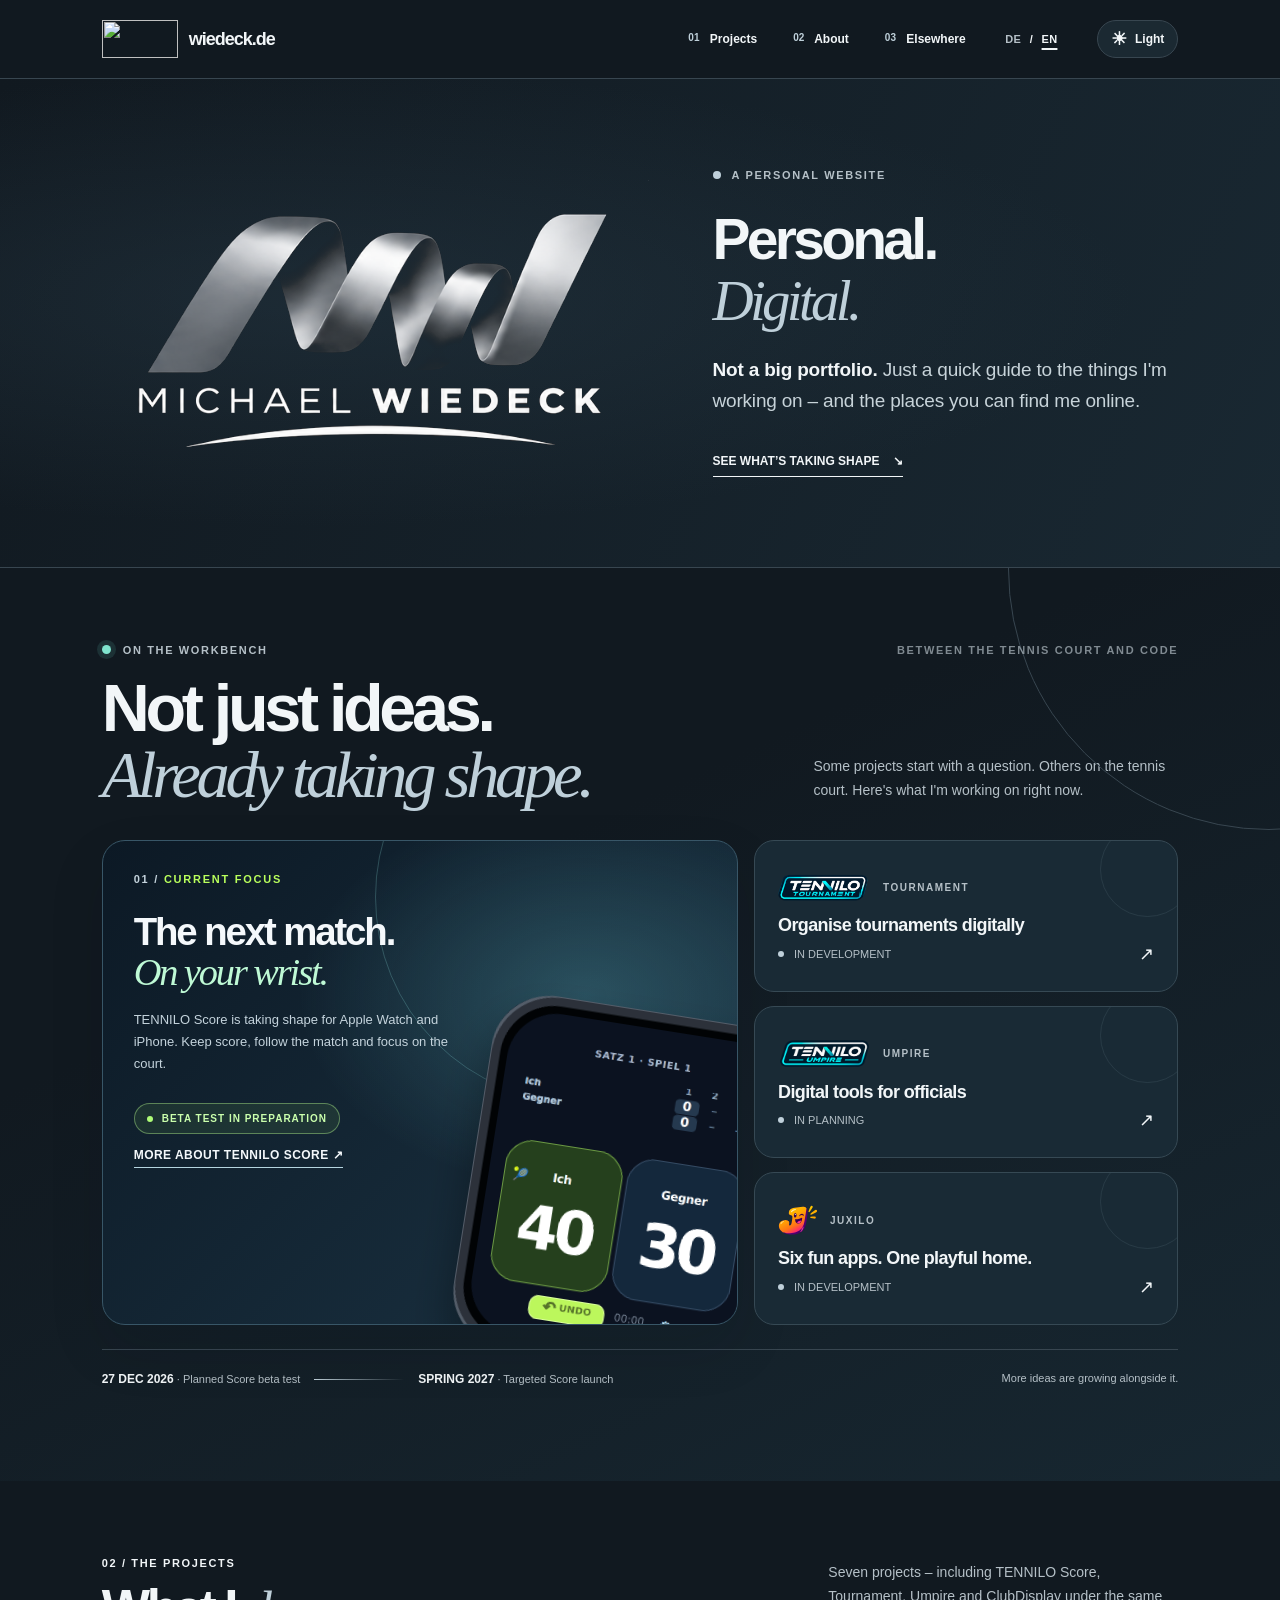
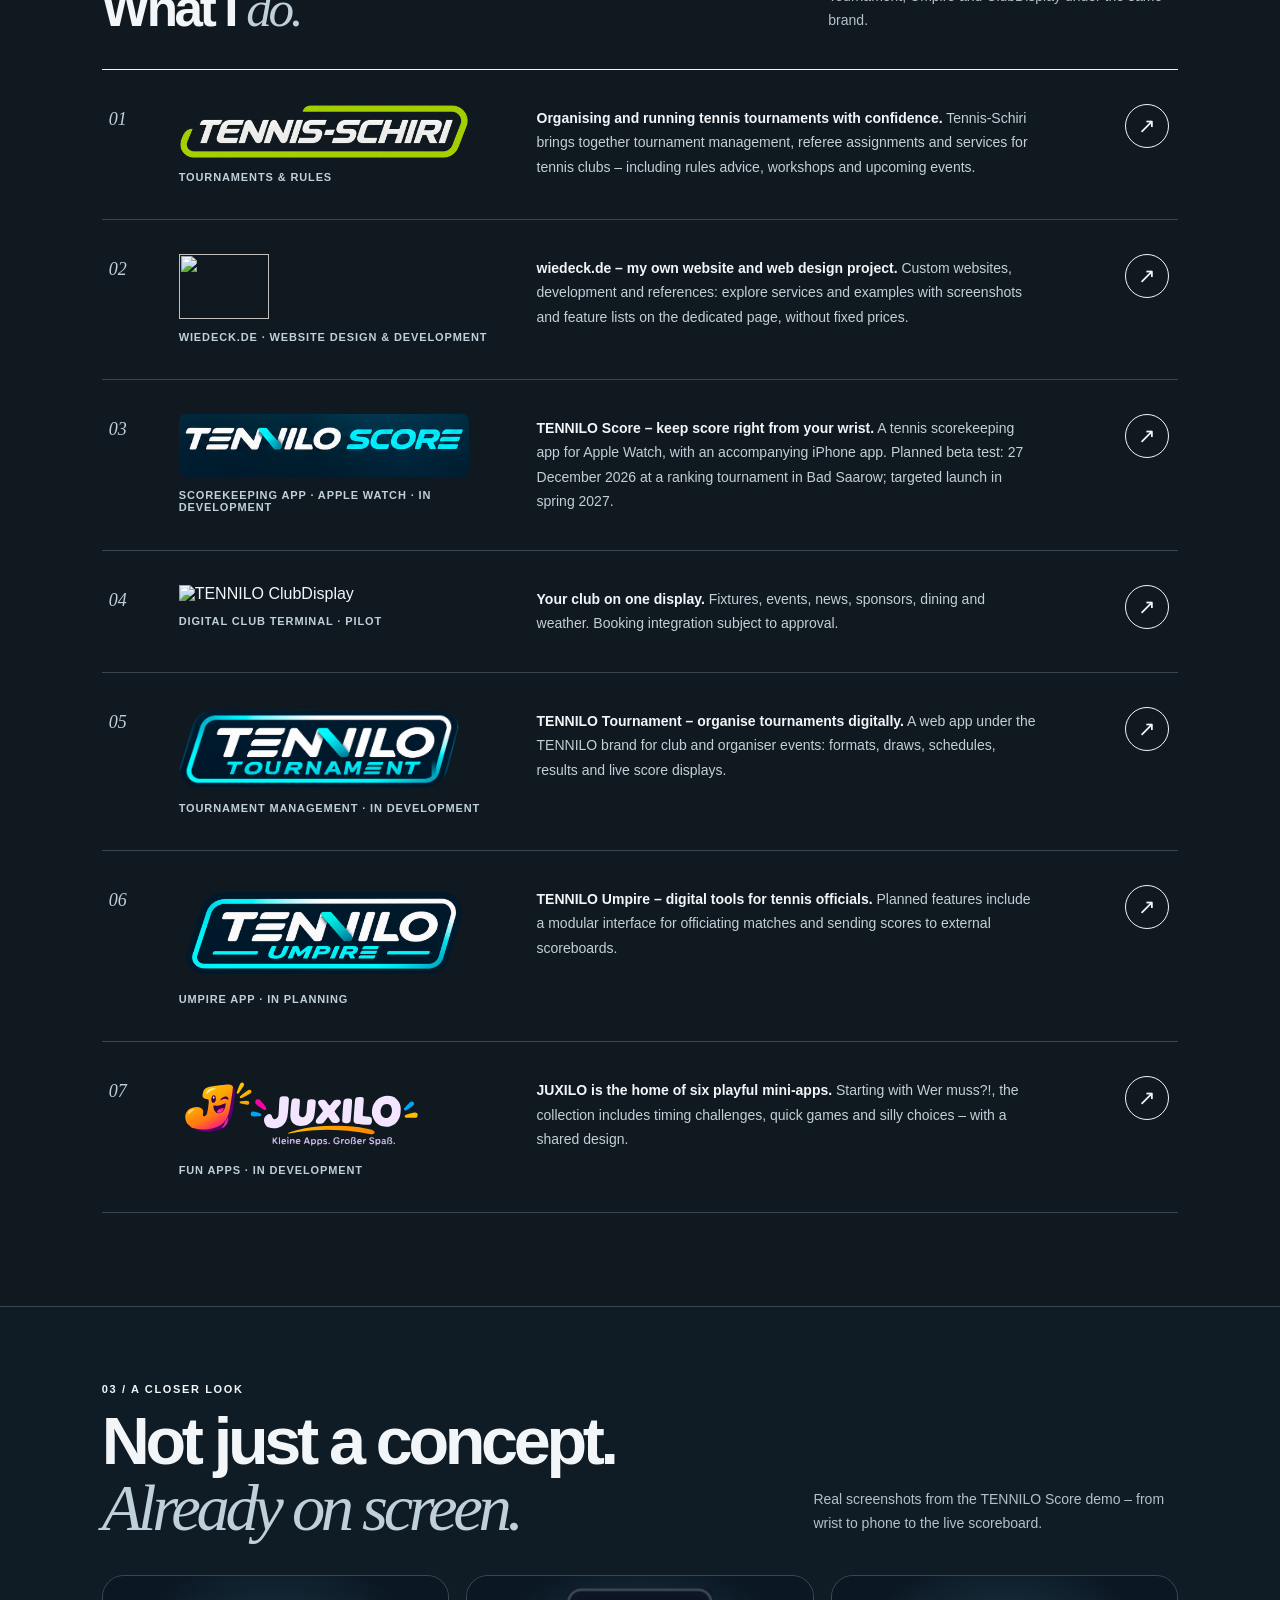
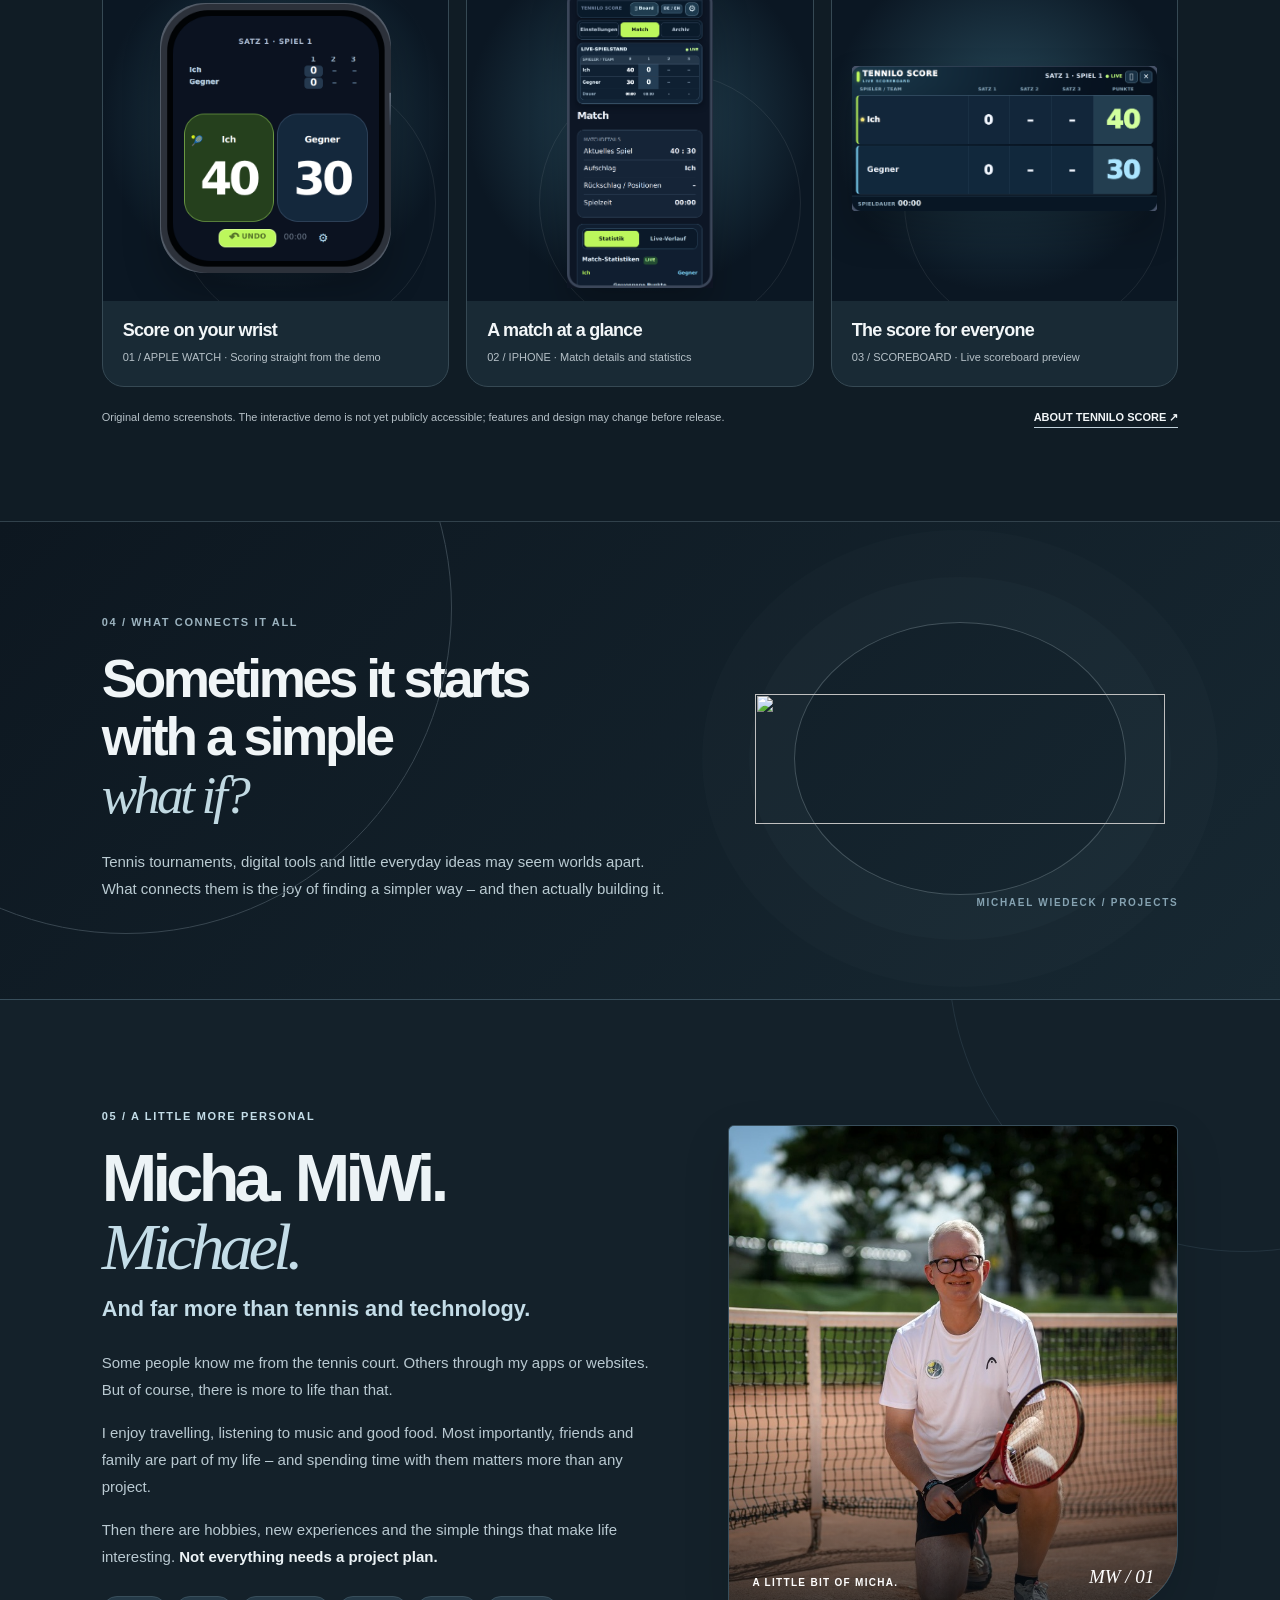
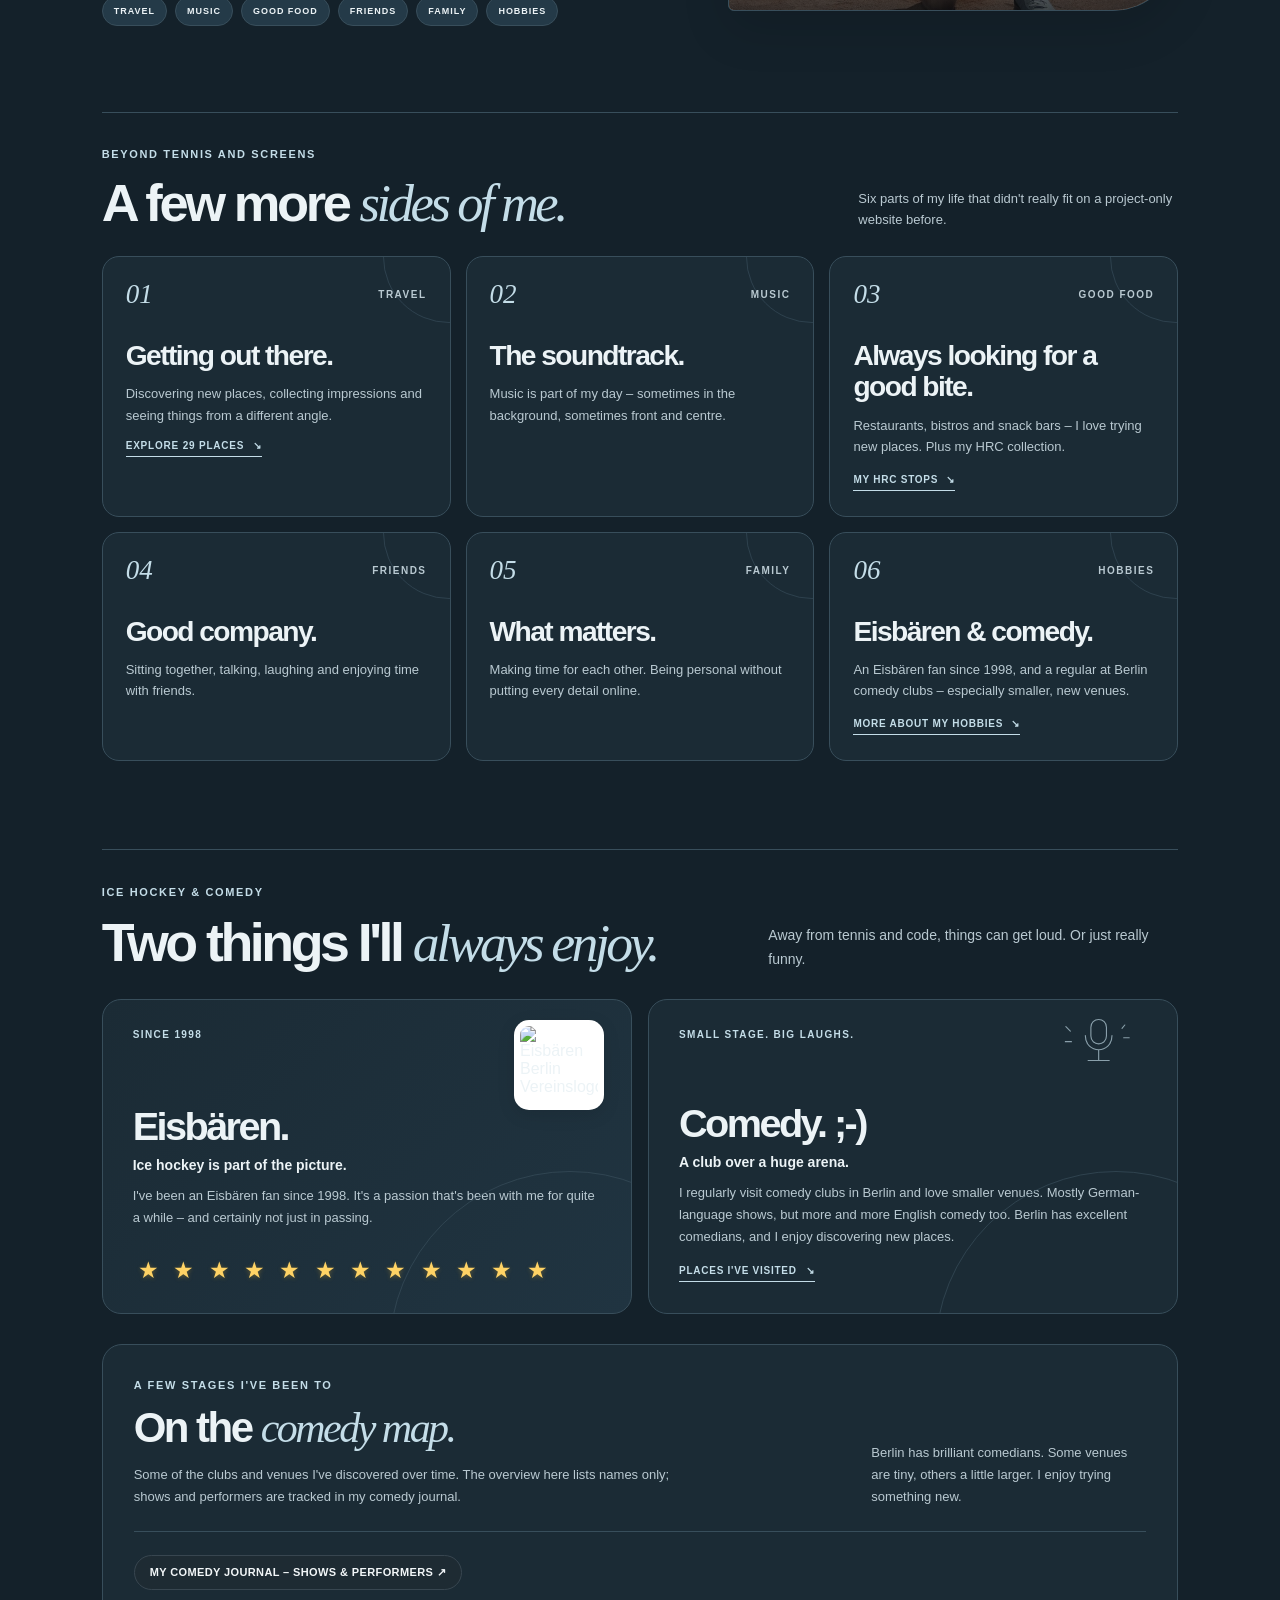
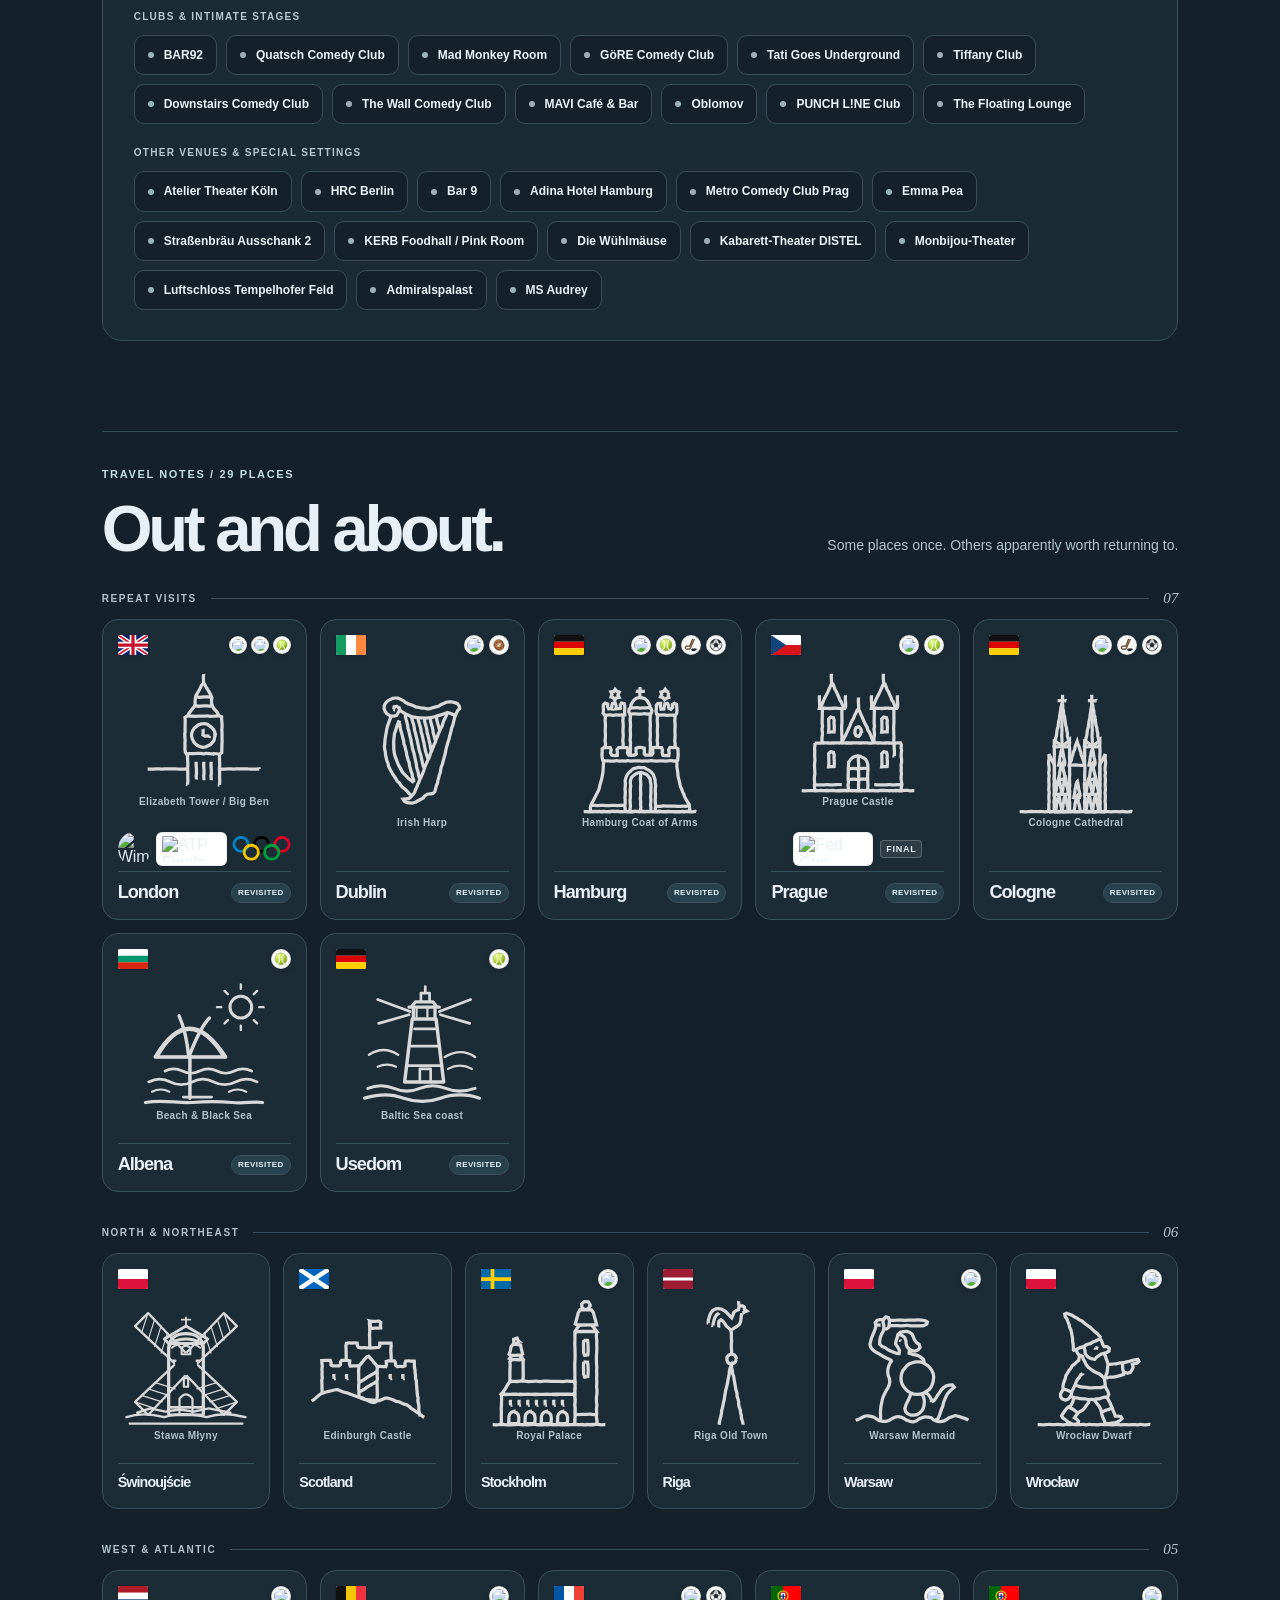
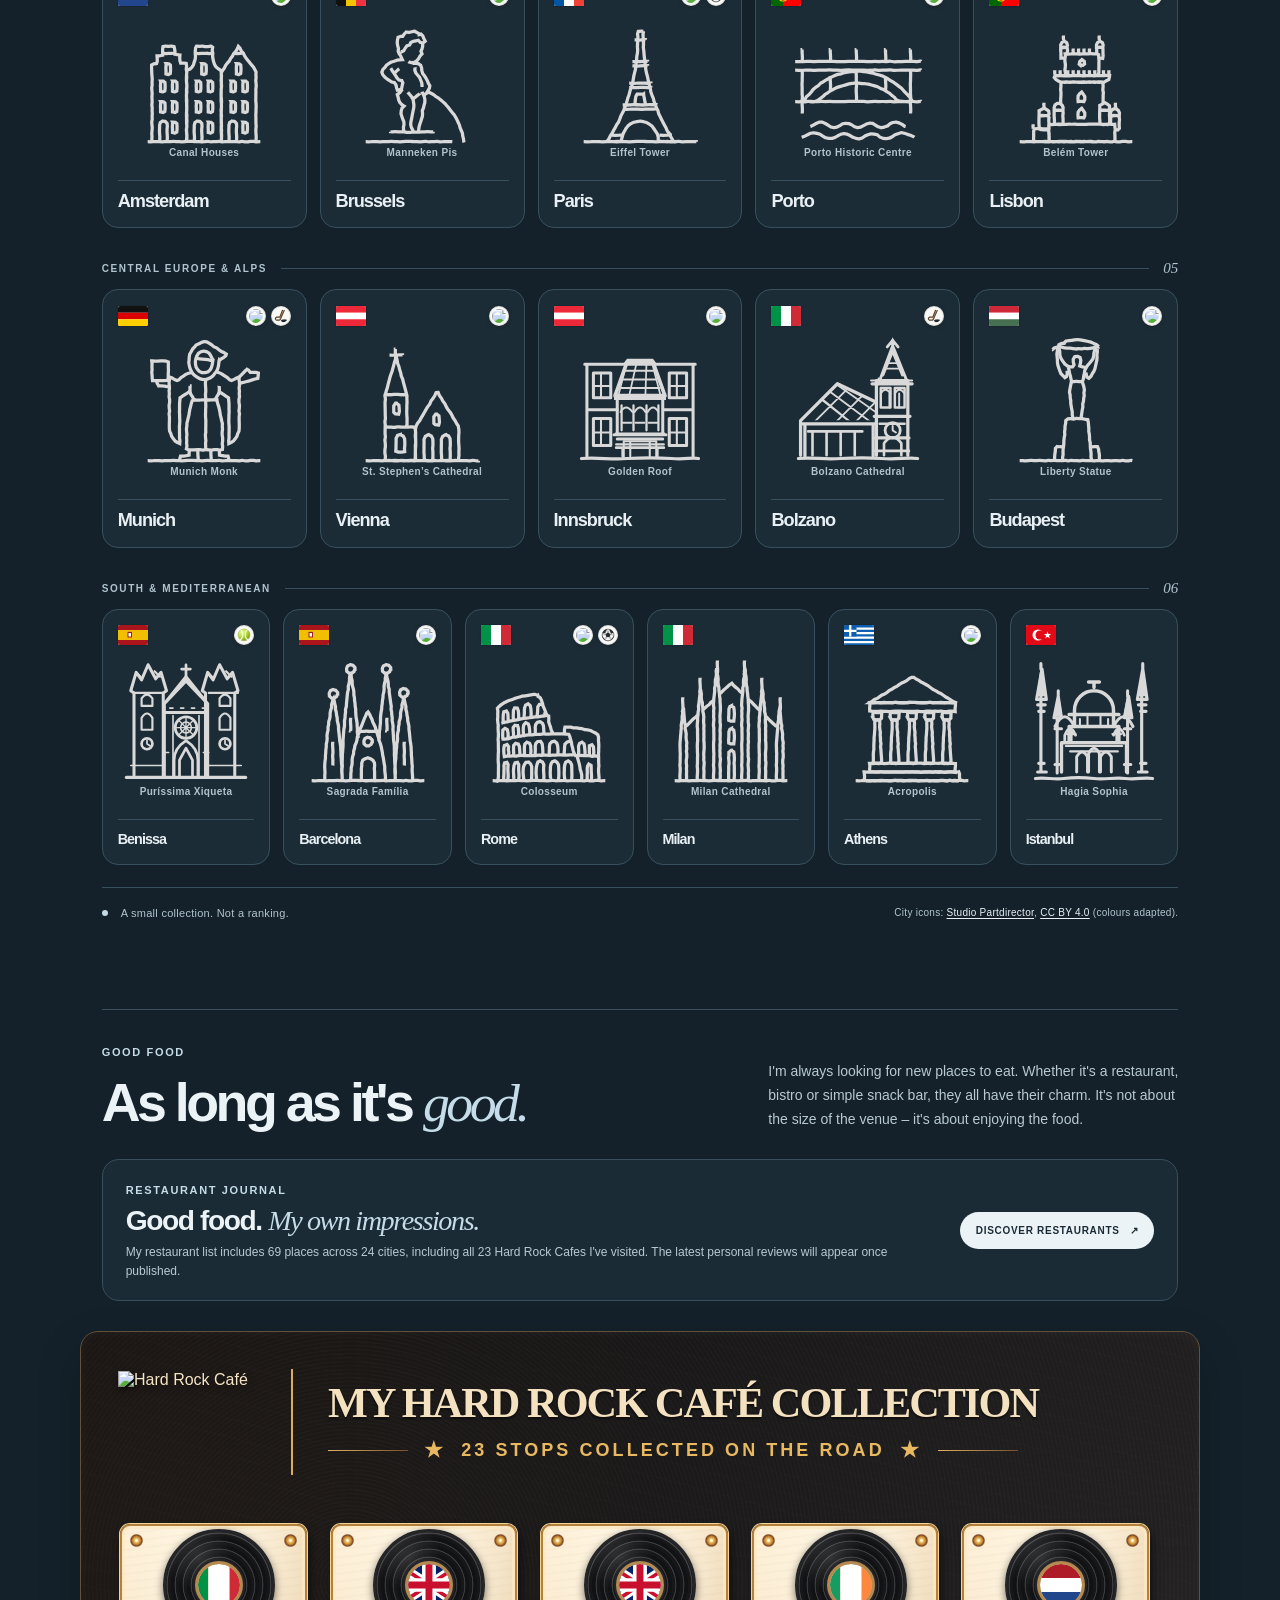
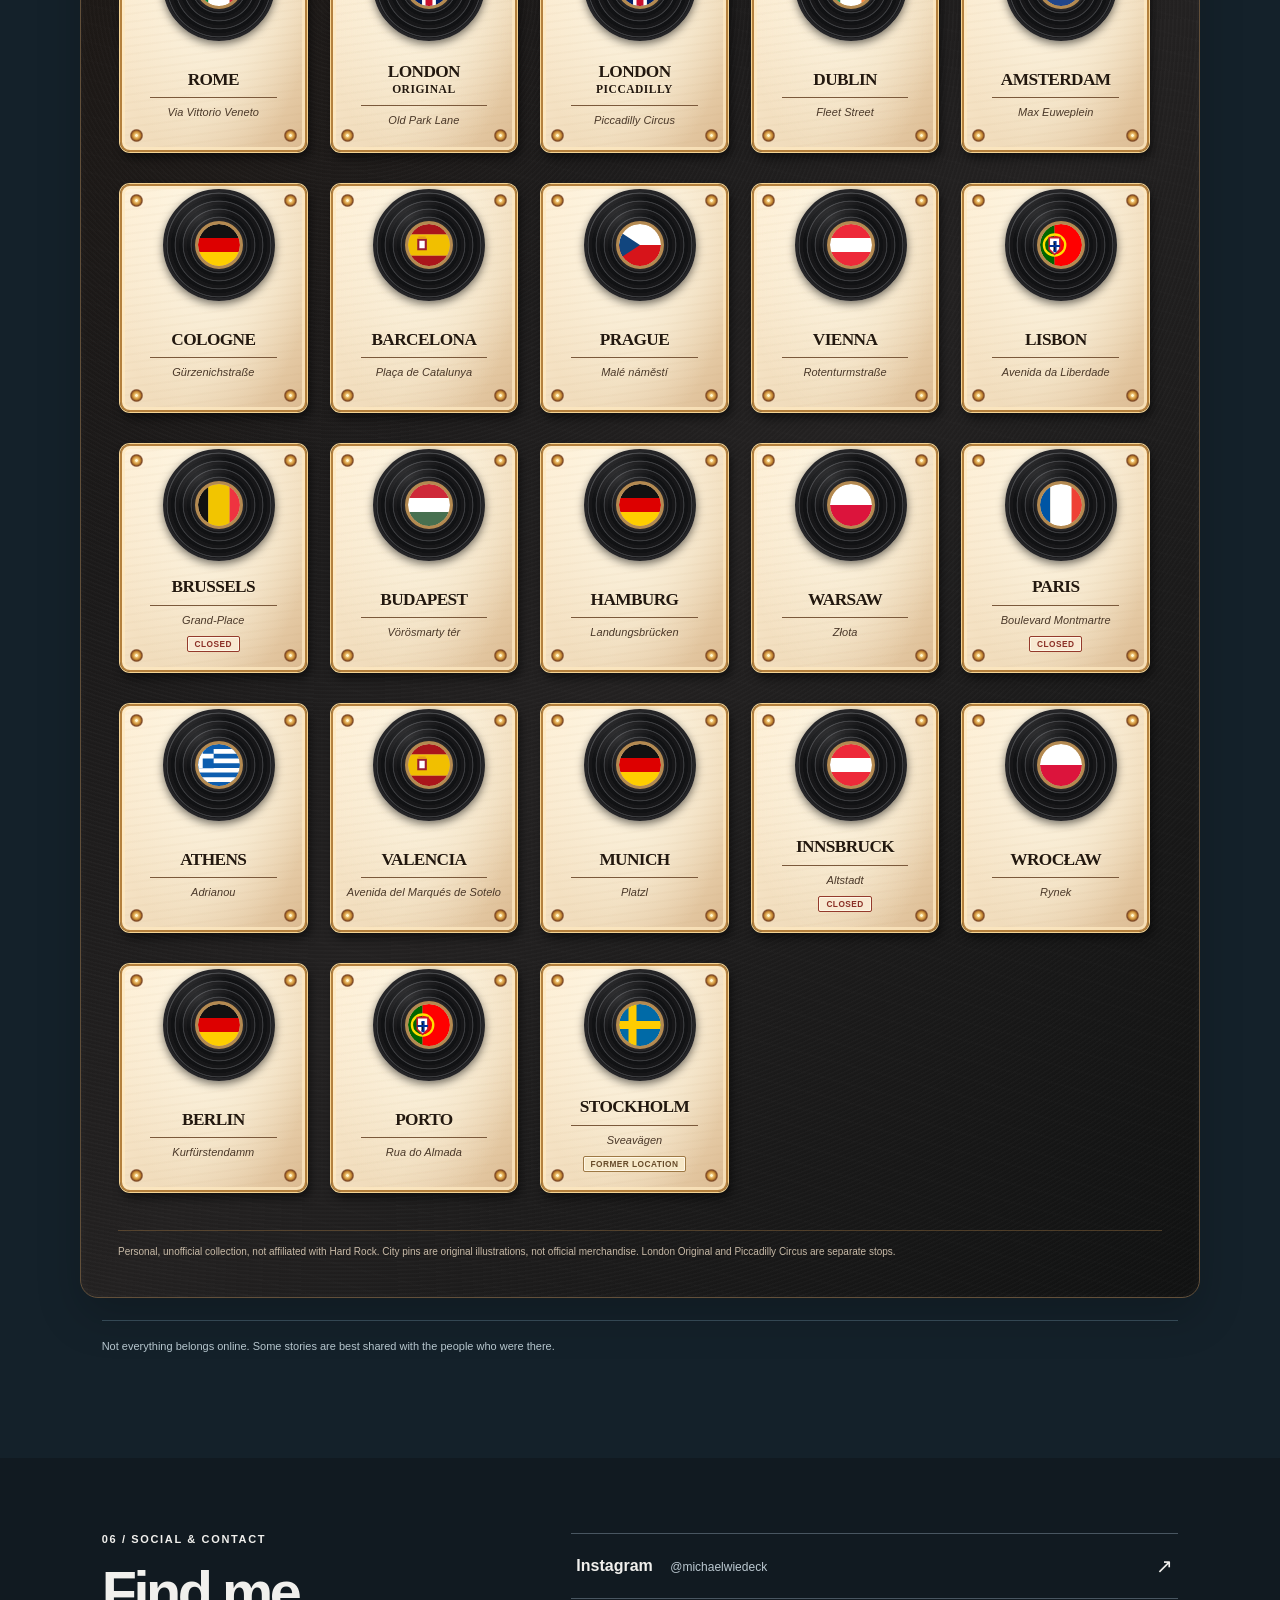
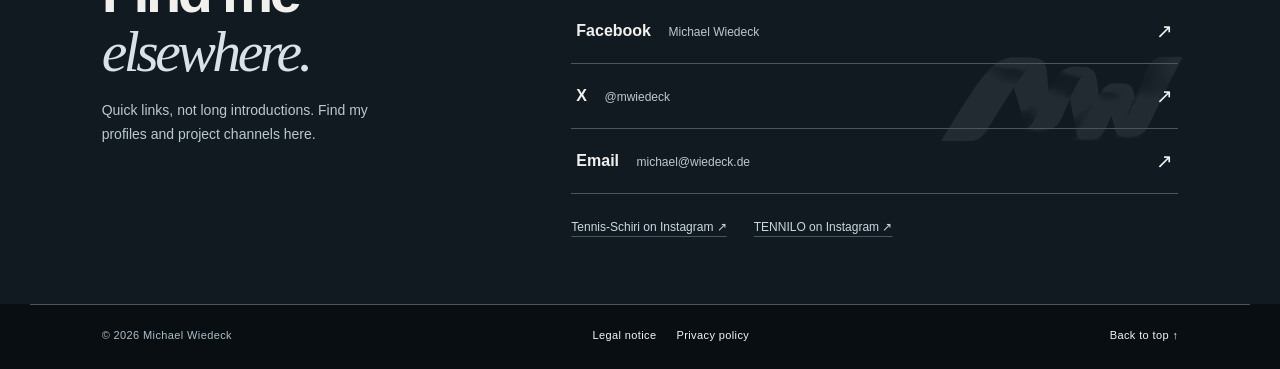
==== public/en/index.html @ b88bc184 "MW-Projekte und Monogramme zeigen original freigestellte Logos – Cache aktualisiert" ====
<!doctype html>
<html lang="en" data-theme="dark">
<head>
<meta charset="utf-8">
<meta name="viewport" content="width=device-width, initial-scale=1">
<meta name="theme-color" content="#111920">
<script src="../theme.js?v=20261125-mwclean04"></script>
<meta name="description" content="Michael Wiedeck. A guide to my projects: Tennis-Schiri, TENNILO Score, TENNILO Tournament, TENNILO Umpire and JUXILO and Wer muss?!, plus my online profiles.">
<meta name="robots" content="index,follow">
<link rel="canonical" href="https://www.wiedeck.de/en/">
<link rel="alternate" hreflang="de" href="https://www.wiedeck.de/">
<link rel="alternate" hreflang="en" href="https://www.wiedeck.de/en/">
<link rel="alternate" hreflang="x-default" href="https://www.wiedeck.de/">
<link rel="icon" href="../logos/mw-favicon-dark.png?v=20261125-mwclean04" type="image/png" data-theme-favicon><link rel="apple-touch-icon" href="../logos/mw-favicon-dark.png?v=20261125-mwclean04">
<title>Michael Wiedeck — Personal. Digital.</title>
<meta property="og:type" content="website">
<meta property="og:locale" content="de_DE">
<meta property="og:url" content="https://www.wiedeck.de/">
<meta property="og:title" content="Michael Wiedeck — Personal. Digital.">
<meta property="og:description" content="Michael Wiedeck: tennis, apps and life beyond the screen – travel, music, good food, friends and family.">
<style>
:root{--paper:#f4f6f7;--ink:#131c22;--muted:#59656e;--line:#d3dbe0;--violet:#456170;--lilac:#bacbd5;--dark:#111a21;--row-hover:#e6ecef;--description:#515f68;--intro:#44535c;--hero-glow:#f3f6f7;--hero-glow-soft:rgba(207,219,226,.60);--toggle-bg:#ffffff;--hero-card:#ffffff;--hero-edge:#dce1e4;--metal-shine:rgba(255,255,255,.96)}
html[data-theme="dark"]{--paper:#111920;--ink:#f2f6f8;--muted:#b5c0c7;--line:#384650;--violet:#bfd0da;--lilac:#d9e2e7;--dark:#090e13;--row-hover:#1e2b33;--description:#c3cfd5;--intro:#c7d3d9;--hero-glow:#192832;--hero-glow-soft:rgba(44,65,79,.38);--toggle-bg:#1b2932;--hero-card:#10191f;--hero-edge:#303d45;--metal-shine:rgba(183,202,212,.32)}

*{box-sizing:border-box}
html{scroll-behavior:smooth}
body{margin:0;color:var(--ink);background:var(--paper);font-family:Arial,Helvetica,sans-serif;-webkit-font-smoothing:antialiased}
a{color:inherit;text-decoration:none}
a:focus-visible{outline:3px solid var(--violet);outline-offset:5px}
::selection{background:var(--lilac);color:var(--ink)}
.skip{position:absolute;z-index:50;left:10px;top:-80px;background:#fff;padding:12px}.skip:focus{top:10px}
.shell{max-width:1220px;margin:0 auto;padding:0 clamp(24px,5.6vw,76px)}
.mini{font-size:11px;letter-spacing:.15em;text-transform:uppercase;font-weight:700}
.header{position:sticky;top:0;z-index:100;border-bottom:1px solid var(--line);background:var(--paper);transition:box-shadow .2s}
.header.is-scrolled{box-shadow:0 6px 22px rgba(0,0,0,.10)}
.header .shell{min-height:78px;display:flex;align-items:center;justify-content:space-between;gap:26px}
.brand:hover{color:var(--violet)}
/* Michael Wiedeck · Original-Branding mit automatischer Modusvariante */
.brand{display:inline-flex;align-items:center;gap:11px;white-space:nowrap}
.brand-symbol{width:76px;height:38px;flex:none;display:block}
.brand-symbol img{display:block;width:100%;height:100%;object-fit:contain}
.brand-word{font-size:18px;font-weight:800;letter-spacing:-.055em}
.hero-grid{display:grid;grid-template-columns:minmax(0,1.08fr) minmax(0,.92fr);gap:clamp(32px,5vw,75px);align-items:center;padding-block:clamp(56px,7vw,94px)}
/* Freigestellte Original-Logos: Hintergrundfarbe im Browser transparent maskieren.
   Es gibt bewusst keinen Kasten, Rahmen, Schatten oder künstlichen Logo-Hintergrund. */
.hero-mark{position:relative;min-width:0;width:100%;aspect-ratio:745 / 366;margin:0;padding:0;border:0;background:none;box-shadow:none;overflow:visible}
.hero-mark img{position:absolute;top:50%;left:50%;display:block;width:100%;height:auto;object-fit:contain;transform:translate(-50%,-50%)}
.hero-mark img.logo-mode-light{filter:url("#mw-cutout-light")}
/* Beide Hero-Logos gleich breit darstellen; seitliche Beschneidung würde das M von MICHAEL abschneiden. */
.hero-mark img.logo-mode-dark{width:100%;filter:url("#mw-cutout-dark");clip-path:inset(10px 0 6px 0)}
.hero-mark img.logo-mode-dark,.brand-symbol img.logo-mode-dark{display:none}
html[data-theme="dark"] .hero-mark img.logo-mode-dark,html[data-theme="dark"] .brand-symbol img.logo-mode-dark{display:block}
.hero-copy{padding:0;max-width:560px;display:flex;flex-direction:column;align-items:flex-start}
.hero-copy h1{font-size:clamp(42px,4.45vw,66px);line-height:1.08}

.nav{display:flex;align-items:center;gap:36px;font-size:12px;font-weight:700}
.nav a{padding:12px 0;transition:color .2s}.nav a:hover{color:var(--violet)}
.nav .nav-num{font-size:10px;vertical-align:top;color:var(--violet);margin-right:7px}


.language-switch{display:inline-flex;align-items:center;justify-content:center;gap:5px;white-space:nowrap;font-size:11px;font-weight:800;letter-spacing:.025em;flex:none}
.language-switch a{color:var(--muted);text-decoration:none;border-radius:4px;padding:6px 3px;min-width:23px;text-align:center}
.language-switch a[aria-current="page"]{color:var(--ink);text-decoration:underline;text-decoration-thickness:2px;text-underline-offset:5px}
.language-switch a:hover{color:var(--violet)}
.language-switch a:focus-visible{outline:2px solid var(--violet);outline-offset:2px}
/* Umschaltbarer Hell-/Dunkelmodus */
.theme-toggle{display:inline-flex;align-items:center;justify-content:center;gap:8px;min-height:38px;padding:8px 13px;background:var(--toggle-bg);border:1px solid var(--line);border-radius:999px;color:var(--ink);font:inherit;font-size:12px;font-weight:700;cursor:pointer;white-space:nowrap;transition:background .2s,border-color .2s}
.theme-toggle:hover{background:var(--row-hover);border-color:var(--violet)}
.theme-toggle:focus-visible{outline:3px solid var(--violet);outline-offset:3px}
.theme-icon{font-size:18px;line-height:1}
.theme-when-dark{display:none}
html[data-theme="dark"] .theme-when-dark{display:inline}
html[data-theme="dark"] .theme-when-light{display:none}

.hero{border-bottom:1px solid var(--line);background:radial-gradient(ellipse at 25% 45%,var(--hero-glow-soft) 0,transparent 60%),linear-gradient(115deg,var(--paper),var(--hero-glow))}
/* Hero-Raster und freigestelltes Markenzeichen befinden sich bei den Branding-Regeln. */
.eyebrow{display:flex;align-items:center;gap:11px;color:var(--muted)}
.eyebrow .dot{display:block;width:8px;height:8px;border-radius:50%;background:var(--violet)}
h1{font-size:clamp(42px,5.3vw,68px);font-weight:800;line-height:1.08;letter-spacing:-.065em;margin:28px 0 22px}
h1 .last{font-family:Georgia,'Times New Roman',serif;font-style:italic;font-weight:400;letter-spacing:-.065em;color:var(--violet)}
.hero-desc{font-size:clamp(17px,1.5vw,19px);line-height:1.65;max-width:550px;letter-spacing:-.01em;margin:0 0 28px;color:var(--intro)}
.hero-desc strong{font-weight:700;color:var(--ink)}
.jump{font-size:12px;font-weight:800;display:inline-flex;gap:14px;align-items:center;border-bottom:1px solid var(--ink);padding:10px 0 8px;transition:gap .2s,color .2s}
.jump:hover{gap:22px;color:var(--violet)}
.section{padding:76px 0 93px}
.section[id],.social[id]{scroll-margin-top:94px}
.section-header{display:grid;grid-template-columns:1fr .85fr;gap:25px;align-items:end;margin-bottom:33px}
.section-header h2{font-size:clamp(39px,4vw,55px);line-height:1.03;letter-spacing:-.065em;margin:14px 0 0;font-weight:800}
.section-header h2 em{font-family:Georgia,serif;font-weight:400;color:var(--violet)}
.section-note{font-size:14px;line-height:1.7;max-width:350px;color:var(--muted);margin:0 0 3px auto}
.index{border-top:1px solid var(--ink)}
.index-row{display:grid;grid-template-columns:48px minmax(190px,.8fr) minmax(0,1.35fr) 46px;align-items:start;gap:22px;padding:34px 7px 36px;border-bottom:1px solid var(--line);transition:padding .25s,background .25s}
.index-row:hover{padding-left:18px;padding-right:18px;background:var(--row-hover)}
.index-number{font-family:Georgia,serif;font-style:italic;font-size:18px;color:var(--violet);padding-top:5px}
.index-heading{display:flex;flex-direction:column;gap:12px;min-width:0}
.project-logo{display:block;max-width:100%;height:auto;object-fit:contain;object-position:left center}
.project-logo--ts{width:290px}
.project-logo--tennilo{width:290px}
.project-logo--score{width:290px;border-radius:7px}
.project-logo--umpire{width:290px}
.logo-mode-dark{display:none}
html[data-theme="dark"] .logo-mode-light{display:none}
html[data-theme="dark"] .logo-mode-dark{display:block}
html[data-theme="dark"] .project-logo--tennilo{filter:none;background:transparent;padding:0}
html[data-theme="dark"] .project-logo--score{filter:none;background:transparent;padding:0}
html[data-theme="dark"] .project-logo--ts{background:transparent;padding:0}
html[data-theme="dark"] .project-logo--wm{box-shadow:0 0 0 1px #cbb9f5,0 0 22px rgba(170,114,255,.33);border-radius:13px}
.project-wm-heading{display:flex;align-items:center;gap:12px;min-height:64px;max-width:100%}
.project-logo--wm{width:64px;height:64px;flex:0 0 64px;border-radius:13px;object-fit:cover}
.project-wm-heading .index-title{font-size:clamp(26px,3vw,36px)}
.index-title{font-size:clamp(29px,3.5vw,46px);line-height:1.1;letter-spacing:-.055em;font-weight:800}
.index-category{font-size:11px;letter-spacing:.08em;text-transform:uppercase;color:var(--violet);font-weight:700}
.index-description{color:var(--description);font-size:14px;line-height:1.75;max-width:500px;padding-top:2px}
.index-description strong{color:var(--ink);font-weight:700}
.index-arrow{width:44px;height:44px;border:1px solid var(--ink);border-radius:50%;display:grid;place-items:center;font-size:21px;transition:transform .2s,background .2s,color .2s}
.index-row:hover .index-arrow{transform:rotate(45deg);background:var(--violet);border-color:var(--violet);color:white}
.index-row-soon{cursor:default}
.index-row-soon:hover{background:transparent;padding-left:7px;padding-right:7px}
.index-row-soon .index-arrow{border-color:var(--line);color:var(--muted);font-weight:700}
.index-row-soon:hover .index-arrow{transform:none;background:transparent;border-color:var(--line);color:var(--muted)}
.social{background:var(--dark);color:#f1f0ed;padding:75px 0 70px}
.social-grid{display:grid;grid-template-columns:.8fr 1.2fr;gap:65px}
.social-title{font-size:clamp(39px,4.5vw,60px);line-height:1.02;letter-spacing:-.06em;margin:18px 0;font-weight:800}
.social-title em{font-family:Georgia,serif;color:var(--lilac);font-weight:400}
.social-intro{font-size:14px;line-height:1.7;color:#bbc8d0;max-width:290px}
.social-list{border-top:1px solid #62606b}
.social-line{display:flex;align-items:center;justify-content:space-between;gap:20px;padding:20px 5px;border-bottom:1px solid #53515d;font-size:16px;font-weight:700;transition:color .2s,padding .2s}
.social-line:hover{color:var(--lilac);padding-left:16px}
.social-line small{font-size:12px;color:#adbcc5;font-weight:400;margin-left:13px}
.social-line .external{font-size:20px;font-weight:400}
.project-social{display:flex;flex-wrap:wrap;gap:12px 27px;margin-top:26px}
.project-social a{font-size:12px;color:#cbd8df;text-decoration:underline;text-decoration-color:#738793;text-underline-offset:5px}.project-social a:hover{color:white}
.footer{background:var(--dark);color:#adbec8}
.footer .shell{border-top:1px solid #53515d;display:flex;justify-content:space-between;align-items:center;gap:20px;padding-top:24px;padding-bottom:28px;font-size:11px;letter-spacing:.035em}
.footer a{color:#f3f6f7}.footer a:hover{color:var(--lilac)}

/* Schwebender Zurück-nach-oben-Button für lange Seiten */
/* Animierter Nach-oben-Button: sichtbare Pfeilbewegung und dezenter Leuchtring */
.back-to-top{
  appearance:none;position:fixed;right:clamp(18px,3vw,36px);
  bottom:max(18px,env(safe-area-inset-bottom));z-index:110;
  display:grid;place-items:center;width:54px;height:54px;padding:0;
  border:1px solid var(--line);border-radius:50%;
  background:var(--ink);color:var(--paper);
  box-shadow:0 9px 27px rgba(0,0,0,.22);cursor:pointer;isolation:isolate;
  opacity:0;visibility:hidden;pointer-events:none;transform:translateY(16px) scale(.9);
  transition:opacity .25s ease,visibility .25s ease,transform .35s cubic-bezier(.2,.8,.2,1),background .2s ease,box-shadow .2s ease;
}
.back-to-top.is-visible{opacity:1;visibility:visible;pointer-events:auto;transform:translateY(0) scale(1)}
.back-to-top:hover{background:var(--violet);color:var(--paper);transform:translateY(-4px);box-shadow:0 13px 33px rgba(0,0,0,.3)}
.back-to-top:focus-visible{outline:3px solid var(--violet);outline-offset:5px}
.back-to-top::after{
  content:"";position:absolute;inset:-4px;border-radius:inherit;
  border:1.5px solid var(--violet);pointer-events:none;opacity:0;z-index:-1;
}
.back-to-top.is-visible::after{animation:mw-top-halo 2.7s ease-out infinite}
.back-to-top .back-to-top-arrow{display:grid;place-items:center;line-height:1;transform-origin:center}
.back-to-top .back-to-top-arrow svg{display:block;width:24px;height:24px}
.back-to-top.is-visible .back-to-top-arrow{animation:mw-arrow-float 2.15s ease-in-out infinite}
.back-to-top.is-visible:hover .back-to-top-arrow{animation-duration:1s}
.back-to-top.is-visible.is-launching .back-to-top-arrow{animation:mw-arrow-launch .6s cubic-bezier(.2,.65,.2,1) both}
@keyframes mw-arrow-float{0%,18%,100%{transform:translateY(2px)}45%{transform:translateY(-6px)}68%{transform:translateY(-1px)}}
@keyframes mw-top-halo{0%,25%{opacity:0;transform:scale(.96)}45%{opacity:.45}80%,100%{opacity:0;transform:scale(1.32)}}
@keyframes mw-arrow-launch{0%{transform:translateY(0);opacity:1}35%{transform:translateY(-8px) scale(1.12);opacity:1}100%{transform:translateY(-22px) scale(.75);opacity:0}}
@media(prefers-reduced-motion:reduce){
  .back-to-top,.back-to-top:hover{transition:none!important;transform:none!important}
  .back-to-top.is-visible::after,.back-to-top.is-visible .back-to-top-arrow,
  .back-to-top.is-visible.is-launching .back-to-top-arrow{animation:none!important}
}

@media(max-width:750px){
 .header .shell{flex-wrap:wrap;padding-top:8px;padding-bottom:8px;gap:4px 12px}
 .nav{width:100%;justify-content:space-between;gap:10px;min-height:38px}
 .section[id],.social[id]{scroll-margin-top:136px}
 .header .shell{min-height:70px;gap:12px}.nav{gap:14px}.nav .nav-num{display:none}
 .hero-grid{grid-template-columns:1fr;gap:26px;padding-block:52px 65px}
 .hero-mark{max-width:540px;width:100%;margin-inline:auto}
 .hero-copy{padding:0}
 .hero-copy h1{font-size:clamp(42px,8.1vw,57px)}
 h1{font-size:clamp(40px,8.1vw,56px)}
 .section{padding:67px 0 75px}.section-header{display:block;margin-bottom:28px}.section-note{margin:20px 0 0}
 .index-row{grid-template-columns:35px minmax(0,1fr) 42px;gap:10px 12px;padding:28px 0}.index-heading{grid-column:2;grid-row:1}.index-title{font-size:clamp(27px,6.2vw,40px)}.index-description{grid-column:2;grid-row:2;font-size:13px;margin-top:1px;padding-top:0}.index-arrow{grid-column:3;grid-row:1;width:40px;height:40px;font-size:19px}.index-row:hover{padding-left:8px;padding-right:8px}
 .social{padding:67px 0 55px}.social-grid{display:block}.social-intro{margin-bottom:36px}
 .footer .shell{flex-wrap:wrap;gap:14px}
}
@media(max-width:420px){.shell{padding-inline:19px}.brand-word{font-size:16px}.brand-symbol{width:58px;height:32px}.nav{font-size:11px;gap:10px}.theme-toggle{width:37px;min-width:37px;padding:7px}.theme-label{display:none!important}.hero-copy h1{font-size:41px}.social-line{font-size:15px}.social-line small{display:block;margin:5px 0 0}}
@media(max-width:360px){.nav a[href="#social"]{display:none}.brand-word{font-size:15px}}
@media(prefers-reduced-motion:reduce){html{scroll-behavior:auto}*,*::before,*::after{transition:none!important}}
.comedy-journal-link{margin:0 0 21px}.comedy-journal-link a{display:inline-flex;text-decoration:none;border:1px solid var(--line);border-radius:28px;padding:10px 15px;color:var(--ink);font-size:11px;font-weight:800;letter-spacing:.035em;background:var(--row-hover)}.comedy-journal-link a:hover{text-decoration:underline}
</style>
<link rel="stylesheet" href="../assets/home-projects.css?v=20261120-restaurant-subpage">
<link rel="stylesheet" href="../assets/hrc-collector.css?v=20261119-hrc24-real-vinyl-spin">
</head>
<body>
<svg xmlns="http://www.w3.org/2000/svg" width="0" height="0" aria-hidden="true" focusable="false" style="position:absolute;overflow:hidden;pointer-events:none">
  <defs>
    <!-- Transparenzmatte für das ursprünglich weiß hinterlegte Original -->
    <filter id="mw-cutout-light" color-interpolation-filters="sRGB" x="0" y="0" width="100%" height="100%">
      <feColorMatrix type="matrix" values="1 0 0 0 0  0 1 0 0 0  0 0 1 0 0  -4.24 -8.32 -1.62 0 13.94"/>
    </filter>
    <!-- Transparenzmatte für das ursprünglich dunkel hinterlegte Original -->
    <filter id="mw-cutout-dark" color-interpolation-filters="sRGB" x="0" y="0" width="100%" height="100%">
      <feColorMatrix type="matrix" values="1 0 0 0 0  0 1 0 0 0  0 0 1 0 0  3.05 5.99 1.16 0 -1.20"/>
    </filter>
  </defs>
</svg>
<a class="skip" href="#content">Skip to content</a>
<header class="header" id="top"><div class="shell">
  <a class="brand" data-scroll-top href="#top" aria-label="wiedeck.de – back to top"><span class="brand-symbol"><img class="logo-mode-light" src="../logos/mw-symbol-light.png?v=20261125-mwclean04" width="662" height="240" alt=""><img class="logo-mode-dark" src="../logos/mw-symbol-dark.png?v=20261125-mwclean04" width="662" height="240" alt=""></span><span class="brand-word">wiedeck.de</span></a>
  <nav class="nav" aria-label="Navigation"><a href="#projects"><span class="nav-num">01</span> Projects</a><a href="#micha"><span class="nav-num">02</span> About</a><a href="#social"><span class="nav-num">03</span> Elsewhere</a><span class="language-switch" role="group" aria-label="Choose language"><a href="../" lang="de" title="Deutsch">DE</a><span aria-hidden="true">/</span><a href="./" lang="en" aria-current="page" title="English">EN</a></span><button class="theme-toggle" type="button" id="theme-toggle" aria-label="Switch to dark mode" aria-pressed="false" title="Change appearance"><span class="theme-icon theme-when-light" aria-hidden="true">☾</span><span class="theme-icon theme-when-dark" aria-hidden="true">☀</span><span class="theme-label theme-when-light">Dark</span><span class="theme-label theme-when-dark">Light</span></button></nav>
</div></header>
<main id="content">
  <section class="hero" aria-labelledby="headline"><div class="shell hero-grid">
    <div class="hero-mark" aria-label="Michael Wiedeck – brand logo">
      <img class="logo-mode-light" src="../logos/mw-hauptlogo-hell.png" width="745" height="366" alt="Michael Wiedeck – silver MW monogram and wordmark" fetchpriority="high" decoding="async">
      <img class="logo-mode-dark" src="../logos/mw-hauptlogo-dunkel.png" width="666" height="371" alt="Michael Wiedeck – silver MW monogram and wordmark" decoding="async">
    </div>
    <div class="hero-copy"><div class="eyebrow mini"><span class="dot" aria-hidden="true"></span> A personal website</div>
      <h1 id="headline">Personal.<br><span class="last">Digital.</span></h1>
      <p class="hero-desc"><strong>Not a big portfolio.</strong> Just a quick guide to the things I'm working on – and the places you can find me online.</p>
      <a class="jump" href="#now">SEE WHAT’S TAKING SHAPE <span aria-hidden="true">↘</span></a>
    </div>
  </div></section>
  <section class="pulse-section section" id="now" aria-labelledby="pulse-title"><div class="shell">
    <div class="pulse-eyebrow"><span class="pulse-signal" aria-hidden="true"></span><span>ON THE WORKBENCH</span><span class="pulse-eyebrow-side">BETWEEN THE TENNIS COURT AND CODE</span></div>
    <div class="pulse-heading"><h2 id="pulse-title">Not just ideas.<br><em>Already taking shape.</em></h2><p>Some projects start with a question. Others on the tennis court. Here's what I'm working on right now.</p></div>
    <div class="pulse-grid">
      <a class="pulse-feature" href="https://tennilo.de/#score" target="_blank" rel="noopener noreferrer">
        <div class="pulse-feature-copy"><div class="pulse-feature-no">01 / <strong>CURRENT FOCUS</strong></div>
        <h3>The next match.<br><em>On your wrist.</em></h3>
        <p>TENNILO Score is taking shape for Apple Watch and iPhone. Keep score, follow the match and focus on the court.</p>
        <div class="pulse-feature-detail"><span class="pulse-state">BETA TEST IN PREPARATION</span><span class="pulse-open">MORE ABOUT TENNILO SCORE ↗</span></div>
        </div>
        <div class="pulse-feature-watch"><img src="../media/score-demo-watch-cutout.svg" alt="" width="576" height="674" loading="lazy" decoding="async"></div>
      </a>
      <div class="pulse-minis">
        <a class="pulse-mini" href="https://tennilo.de/#projekte" target="_blank" rel="noopener noreferrer"><div class="pulse-mini-top"><img src="../logos/tennilo-tournament-transparent.png" alt="" width="1361" height="390" loading="lazy"><span class="mini">TOURNAMENT</span></div><strong>Organise tournaments digitally</strong><span class="pulse-mini-bottom">IN DEVELOPMENT<span aria-hidden="true">↗</span></span></a>
        <a class="pulse-mini" href="https://tennilo.de/#projekte" target="_blank" rel="noopener noreferrer"><div class="pulse-mini-top"><img src="../logos/tennilo-umpire.png" alt="" width="4096" height="1360" loading="lazy"><span class="mini">UMPIRE</span></div><strong>Digital tools for officials</strong><span class="pulse-mini-bottom">IN PLANNING<span aria-hidden="true">↗</span></span></a>
        <a class="pulse-mini pulse-mini--juxilo" href="https://juxilo.de/" target="_blank" rel="noopener noreferrer"><div class="pulse-mini-top"><img class="pulse-mini-app pulse-mini-juxilo-icon" src="../logos/juxilo-jx04-icon.svg" alt="" width="96" height="96" loading="lazy" decoding="async"><span class="mini">JUXILO</span></div><strong>Six fun apps. One playful home.</strong><span class="pulse-mini-bottom">IN DEVELOPMENT<span aria-hidden="true">↗</span></span></a>
      </div>
    </div>
    <div class="pulse-milestones"><span><strong>27 DEC 2026</strong> · Planned Score beta test</span><i aria-hidden="true"></i><span><strong>SPRING 2027</strong> · Targeted Score launch</span><span class="milestone-note">More ideas are growing alongside it.</span></div>
  </div></section>
  <section class="section" id="projects" aria-labelledby="project-title"><div class="shell">
    <div class="section-header"><div><div class="mini">02 / THE PROJECTS</div><h2 id="project-title">What I <em>do.</em></h2></div><p class="section-note">Seven projects – including TENNILO Score, Tournament, Umpire and ClubDisplay under the same brand.</p></div>
    <div class="index">
      <a class="index-row" href="https://www.tennis-schiri.de/" target="_blank" rel="noopener noreferrer" aria-label="Tennis-Schiri – open website in a new tab">
        <span class="index-number">01</span>
        <span class="index-heading"><img class="project-logo project-logo--ts logo-mode-light" src="../logos/tennis-schiri-on-light.png" alt="Tennis-Schiri" width="1080" height="205" loading="lazy" decoding="async"><img class="project-logo project-logo--ts logo-mode-dark" src="../logos/tennis-schiri.png" alt="Tennis-Schiri" width="1080" height="205" loading="lazy" decoding="async"><span class="index-category">Tournaments &amp; rules</span></span>
        <span class="index-description"><strong>Organising and running tennis tournaments with confidence.</strong> Tennis-Schiri brings together tournament management, referee assignments and services for tennis clubs – including rules advice, workshops and upcoming events.</span>
        <span class="index-arrow" aria-hidden="true">↗</span>
      </a>
      <a class="index-row index-row--websites" href="websites.html" aria-label="wiedeck.de – web design services and examples">
        <span class="index-number">02</span>
        <span class="index-heading"><span class="project-mw-symbol"><img class="project-logo-mw logo-mode-light" src="../logos/mw-symbol-light.png?v=20261125-mwclean04" alt="MW" width="662" height="240" loading="lazy" decoding="async"><img class="project-logo-mw logo-mode-dark" src="../logos/mw-symbol-dark.png?v=20261125-mwclean04" alt="" width="662" height="240" loading="lazy" decoding="async"></span><span class="index-category">wiedeck.de · Website design &amp; development</span></span>
        <span class="index-description"><strong>wiedeck.de – my own website and web design project.</strong> Custom websites, development and references: explore services and examples with screenshots and feature lists on the dedicated page, without fixed prices.</span>
        <span class="index-arrow" aria-hidden="true">↗</span>
      </a>
      <a class="index-row" href="https://tennilo.de/#score" target="_blank" rel="noopener noreferrer" aria-label="TENNILO Score – open TENNILO website in a new tab">
        <span class="index-number">03</span>
        <span class="index-heading"><img class="project-logo project-logo--score logo-mode-light" src="../logos/tennilo-score-transparent.png" alt="TENNILO Score" width="863" height="121" loading="lazy" decoding="async"><img class="project-logo project-logo--score logo-mode-dark" src="../logos/tennilo-score-dark-original.png" alt="TENNILO Score" width="863" height="121" loading="lazy" decoding="async"><span class="index-category">Scorekeeping app · Apple Watch · In development</span></span>
        <span class="index-description"><strong>TENNILO Score – keep score right from your wrist.</strong> A tennis scorekeeping app for Apple Watch, with an accompanying iPhone app. Planned beta test: 27 December 2026 at a ranking tournament in Bad Saarow; targeted launch in spring 2027.</span>
        <span class="index-arrow" aria-hidden="true">↗</span>
      </a>
      <a class="index-row" href="https://tennilo.de/en/clubdisplay/" target="_blank" rel="noopener noreferrer"><span class="index-number">04</span><span class="index-heading"><img class="project-logo project-logo--tennilo" src="../logos/tennilo-clubdisplay.png" alt="TENNILO ClubDisplay" loading="lazy" decoding="async" style="width:290px;max-width:100%;max-height:130px;object-fit:contain;object-position:left center"><span class="index-category">Digital club terminal · Pilot</span></span><span class="index-description"><strong>Your club on one display.</strong> Fixtures, events, news, sponsors, dining and weather. Booking integration subject to approval.</span><span class="index-arrow" aria-hidden="true">↗</span></a>
      <a class="index-row" href="https://tennilo.de/#projekte" target="_blank" rel="noopener noreferrer" aria-label="TENNILO Tournament – open product website in a new tab">
        <span class="index-number">05</span>
        <span class="index-heading"><img class="project-logo project-logo--tennilo" src="../logos/tennilo-tournament-transparent.png?v=tt04-corrected-20261124" alt="TENNILO Tournament" width="1361" height="390" loading="lazy" decoding="async"><span class="index-category">Tournament management · In development</span></span>
        <span class="index-description"><strong>TENNILO Tournament – organise tournaments digitally.</strong> A web app under the TENNILO brand for club and organiser events: formats, draws, schedules, results and live score displays.</span>
        <span class="index-arrow" aria-hidden="true">↗</span>
      </a>
      <a class="index-row" href="https://tennilo.de/#projekte" target="_blank" rel="noopener noreferrer" aria-label="TENNILO Umpire – open TENNILO website in a new tab">
        <span class="index-number">06</span>
        <span class="index-heading"><img class="project-logo project-logo--umpire" src="../logos/tennilo-umpire.png" alt="TENNILO Umpire" width="4096" height="1360" loading="lazy" decoding="async"><span class="index-category">Umpire app · In planning</span></span>
        <span class="index-description"><strong>TENNILO Umpire – digital tools for tennis officials.</strong> Planned features include a modular interface for officiating matches and sending scores to external scoreboards.</span>
        <span class="index-arrow" aria-hidden="true">↗</span>
      </a>
      <a class="index-row index-row--juxilo" href="https://juxilo.de/" target="_blank" rel="noopener noreferrer" aria-label="Open JUXILO website in a new tab">
        <span class="index-number">07</span>
        <span class="index-heading"><span class="project-juxilo-heading"><img class="project-logo project-logo--juxilo juxilo-logo-horizontal juxilo-horizontal--light" src="../logos/juxilo-jx04-horizontal.svg" alt="JUXILO" width="2000" height="555" loading="lazy" decoding="async"><img class="project-logo project-logo--juxilo juxilo-logo-horizontal juxilo-horizontal--dark" src="../logos/juxilo-jx04-horizontal-dark.svg" alt="" width="2000" height="555" loading="lazy" decoding="async"></span><span class="index-category">Fun apps · In development</span></span>
        <span class="index-description"><strong>JUXILO is the home of six playful mini-apps.</strong> Starting with Wer muss?!, the collection includes timing challenges, quick games and silly choices – with a shared design.</span>
        <span class="index-arrow" aria-hidden="true">↗</span>
      </a>
    </div>
  </div></section>
  <section class="showcase-section section" id="glimpses" aria-labelledby="showcase-title"><div class="shell">
    <div class="mini">03 / A CLOSER LOOK</div>
    <div class="showcase-heading"><h2 id="showcase-title">Not just a concept.<br><em>Already on screen.</em></h2><p>Real screenshots from the TENNILO Score demo – from wrist to phone to the live scoreboard.</p></div>
    <div class="showcase-track" aria-label="Screenshots from the TENNILO Score demo">
      <div class="showcase-card"><div class="showcase-stage showcase-stage--watch"><img src="../media/score-demo-watch-cutout.svg" width="576" height="674" loading="lazy" decoding="async" alt="TENNILO Score watch demo with point buttons and match score"></div><div class="showcase-card-meta"><span><strong>Score on your wrist</strong><small>01 / APPLE WATCH · Scoring straight from the demo</small></span></div></div>
      <div class="showcase-card"><div class="showcase-stage showcase-stage--phone"><img src="../media/score-demo-phone.png" width="662" height="1362" loading="lazy" decoding="async" alt="TENNILO Score iPhone demo with live score and statistics"></div><div class="showcase-card-meta"><span><strong>A match at a glance</strong><small>02 / IPHONE · Match details and statistics</small></span></div></div>
      <div class="showcase-card"><div class="showcase-stage showcase-stage--board"><img src="../media/score-demo-scoreboard.png" width="1336" height="638" loading="lazy" decoding="async" alt="TENNILO Score live scoreboard for two players"></div><div class="showcase-card-meta"><span><strong>The score for everyone</strong><small>03 / SCOREBOARD · Live scoreboard preview</small></span></div></div>
    </div>
    <div class="showcase-foot"><span>Original demo screenshots. The interactive demo is not yet publicly accessible; features and design may change before release.</span><a href="https://tennilo.de/#score" target="_blank" rel="noopener noreferrer">ABOUT TENNILO SCORE ↗</a></div>
  </div></section>
  <section class="manifesto" aria-labelledby="manifesto-title"><div class="shell manifesto-grid">
    <div><div class="mini">04 / WHAT CONNECTS IT ALL</div><h2 id="manifesto-title">Sometimes it starts<br>with a simple<br><em>what if?</em></h2><p>Tennis tournaments, digital tools and little everyday ideas may seem worlds apart. What connects them is the joy of finding a simpler way – and then actually building it.</p></div>
    <div class="manifesto-art" aria-hidden="true"><span class="manifesto-logo-viewport"><img class="manifesto-logo-light logo-mode-light" src="../logos/mw-symbol-light.png?v=20261125-mwclean04" width="662" height="240" alt="" loading="lazy" decoding="async"><img class="manifesto-logo-dark logo-mode-dark" src="../logos/mw-symbol-dark.png?v=20261125-mwclean04" width="662" height="240" alt="" loading="lazy" decoding="async"></span><span class="manifesto-tag">MICHAEL WIEDECK / PROJECTS</span></div>
  </div></section>
  <section class="personal-section" id="micha" aria-labelledby="personal-title">
    <div class="shell">
      <div class="personal-grid">
        <div class="personal-copy">
          <div class="mini personal-kicker">05 / A LITTLE MORE PERSONAL</div>
          <h2 id="personal-title">Micha. MiWi.<br><em>Michael.</em></h2>
          <p class="personal-subtitle">And far more than tennis and technology.</p>
          <div class="personal-prose"><p>Some people know me from the tennis court. Others through my apps or websites. But of course, there is more to life than that.</p><p>I enjoy travelling, listening to music and good food. Most importantly, friends and family are part of my life – and spending time with them matters more than any project.</p><p>Then there are hobbies, new experiences and the simple things that make life interesting. <strong>Not everything needs a project plan.</strong></p></div>
          <div class="personal-interests" aria-label="My interests">
            <span>TRAVEL</span><span>MUSIC</span><span>GOOD FOOD</span><span>FRIENDS</span><span>FAMILY</span><span>HOBBIES</span>
          </div>
        </div>
        <figure class="personal-picture">
          <img src="../media/michael-wiedeck-persoenlich.jpg" alt="Michael Wiedeck, a personal portrait on a tennis court" width="724" height="1086" loading="lazy" decoding="async">
          <figcaption><span class="personal-photo-label">A LITTLE BIT OF MICHA.</span><span class="personal-photo-mark" aria-hidden="true">MW / 01</span></figcaption>
        </figure>
      </div>
      <div class="life-heading"><div><span class="mini">BEYOND TENNIS AND SCREENS</span><h3>A few more <em>sides of me.</em></h3></div><p>Six parts of my life that didn't really fit on a project-only website before.</p></div>
      <div class="life-grid">
        <article class="life-card life-card--reisen">
          <div class="life-card-top"><span class="life-symbol" aria-hidden="true">01</span><span class="life-label">TRAVEL</span></div>
          <h4>Getting out there.</h4>
          <p>Discovering new places, collecting impressions and seeing things from a different angle.</p>
          <a class="life-travel-link" href="#unterwegs">EXPLORE 29 PLACES <span aria-hidden="true">↘</span></a>
        </article>
        <article class="life-card life-card--musik">
          <div class="life-card-top"><span class="life-symbol" aria-hidden="true">02</span><span class="life-label">MUSIC</span></div>
          <h4>The soundtrack.</h4>
          <p>Music is part of my day – sometimes in the background, sometimes front and centre.</p>
        </article>
        <article class="life-card life-card--essen">
          <div class="life-card-top"><span class="life-symbol" aria-hidden="true">03</span><span class="life-label">GOOD FOOD</span></div>
          <h4>Always looking for a good bite.</h4>
          <p>Restaurants, bistros and snack bars – I love trying new places. Plus my HRC collection.</p>
        <a class="life-feature-link" href="#genuss">MY HRC STOPS <span aria-hidden="true">↘</span></a></article>
        <article class="life-card life-card--freunde">
          <div class="life-card-top"><span class="life-symbol" aria-hidden="true">04</span><span class="life-label">FRIENDS</span></div>
          <h4>Good company.</h4>
          <p>Sitting together, talking, laughing and enjoying time with friends.</p>
        </article>
        <article class="life-card life-card--familie">
          <div class="life-card-top"><span class="life-symbol" aria-hidden="true">05</span><span class="life-label">FAMILY</span></div>
          <h4>What matters.</h4>
          <p>Making time for each other. Being personal without putting every detail online.</p>
        </article>
        <article class="life-card life-card--hobbys">
          <div class="life-card-top"><span class="life-symbol" aria-hidden="true">06</span><span class="life-label">HOBBIES</span></div>
          <h4>Eisbären & comedy.</h4>
          <p>An Eisbären fan since 1998, and a regular at Berlin comedy clubs – especially smaller, new venues.</p>
        <a class="life-feature-link" href="#hobbys">MORE ABOUT MY HOBBIES <span aria-hidden="true">↘</span></a></article>
      </div>
      <section class="interest-section" id="hobbys" aria-labelledby="interest-title">
        <div class="interest-heading"><div><span class="mini">ICE HOCKEY & COMEDY</span><h3 id="interest-title">Two things I'll <em>always enjoy.</em></h3></div><p>Away from tennis and code, things can get loud. Or just really funny.</p></div>
        <div class="interest-spotlights">
          <article class="interest-spotlight interest-spotlight--ice">
            <div class="interest-top"><span>SINCE 1998</span><img class="interest-eisbaeren-logo" src="https://cdn.cookielaw.org/logos/c7968fb5-dd42-4c76-8f79-3e5198bd1303/018fef27-e2f9-721e-a3c7-25028c2ee39d/40af259b-ad0c-4796-bad3-23e8b2606054/Logo_Eisb%C3%A4ren_Berlin_2000.svg.png" width="112" height="112" alt="Eisbären Berlin Vereinslogo" loading="lazy" decoding="async"></div>
            <h4>Eisbären.</h4><strong>Ice hockey is part of the picture.</strong><p>I've been an Eisbären fan since 1998. It's a passion that's been with me for quite a while – and certainly not just in passing.</p>
            <div class="interest-eisbaeren-stars" role="img" aria-label="12 golden championship stars"><span aria-hidden="true">★</span><span aria-hidden="true">★</span><span aria-hidden="true">★</span><span aria-hidden="true">★</span><span aria-hidden="true">★</span><span aria-hidden="true">★</span><span aria-hidden="true">★</span><span aria-hidden="true">★</span><span aria-hidden="true">★</span><span aria-hidden="true">★</span><span aria-hidden="true">★</span><span aria-hidden="true">★</span></div>
          </article>
          <article class="interest-spotlight interest-spotlight--comedy">
            <div class="interest-top"><span>SMALL STAGE. BIG LAUGHS.</span><svg class="interest-art" viewBox="0 0 180 92" aria-hidden="true" focusable="false"><g fill="none" stroke="currentColor" stroke-width="2" stroke-linejoin="round" stroke-linecap="round"><rect x="79" y="8" width="28" height="44" rx="14"/><path d="M69 37c0 34 48 34 48 0M93 63v18M74 82h38M135 24l5-6m-2 23h10M42 29l-8-8M44 48H33"/></g></svg></div>
            <h4>Comedy. ;-)</h4><strong>A club over a huge arena.</strong><p>I regularly visit comedy clubs in Berlin and love smaller venues. Mostly German-language shows, but more and more English comedy too. Berlin has excellent comedians, and I enjoy discovering new places.</p><a class="comedy-club-jump" href="#comedy-locations">PLACES I'VE VISITED <span aria-hidden="true">↘</span></a>
          </article>
        </div>
        <div class="comedy-club-section" id="comedy-locations" aria-labelledby="comedy-club-title">
          <div class="comedy-club-heading"><div><span class="mini">A FEW STAGES I'VE BEEN TO</span><h4 id="comedy-club-title">On the <em>comedy map.</em></h4><p>Some of the clubs and venues I've discovered over time. The overview here lists names only; shows and performers are tracked in my comedy journal.</p></div><p class="comedy-club-side">Berlin has brilliant comedians. Some venues are tiny, others a little larger. I enjoy trying something new.</p></div>
          <p class="comedy-journal-link"><a href="comedy.html">MY COMEDY JOURNAL – SHOWS & PERFORMERS ↗</a></p>
          <div class="comedy-club-groups">
          <div class="comedy-club-group"><h5>Clubs & intimate stages</h5><ul class="comedy-club-list"><li>BAR92</li><li>Quatsch Comedy Club</li><li>Mad Monkey Room</li><li>GöRE Comedy Club</li><li>Tati Goes Underground</li><li>Tiffany Club</li><li>Downstairs Comedy Club</li><li>The Wall Comedy Club</li><li>MAVI Café & Bar</li><li>Oblomov</li><li>PUNCH L!NE Club</li><li>The Floating Lounge</li></ul></div>
          <div class="comedy-club-group"><h5>Other venues & special settings</h5><ul class="comedy-club-list"><li>Atelier Theater Köln</li><li>HRC Berlin</li><li>Bar 9</li><li>Adina Hotel Hamburg</li><li>Metro Comedy Club Prag</li><li>Emma Pea</li><li>Straßenbräu Ausschank 2</li><li>KERB Foodhall / Pink Room</li><li>Die Wühlmäuse</li><li>Kabarett-Theater DISTEL</li><li>Monbijou-Theater</li><li>Luftschloss Tempelhofer Feld</li><li>Admiralspalast</li><li>MS Audrey</li></ul></div>
          </div>
        </div>
      </section>
      <div class="travel-chapter" id="unterwegs" aria-labelledby="travel-title">
      <div class="travel-heading"><div><span class="mini">TRAVEL NOTES / 29 PLACES</span><h3 id="travel-title">Out and about.</h3></div><p>Some places once. Others apparently worth returning to.</p></div>
      <div class="travel-groups">
      <div class="travel-group"><div class="travel-group-head"><h5>REPEAT VISITS</h5><span>07</span></div><div class="travel-grid">
        <article class="travel-card travel-card--repeat travel-card--london" aria-label="London, visited multiple times">
          <div class="travel-card-top"><span class="travel-flag-slot"><img class="travel-flag travel-flag-image" src="../media/flags/gb.svg" width="30" height="20" alt="United Kingdom" loading="lazy" decoding="async"></span><span class="travel-top-badges"><img class="travel-hrc-logo" src="https://commons.wikimedia.org/wiki/Special:FilePath/Hard_Rock_Cafe_Logo.svg" width="20" height="20" alt="Hard Rock Cafe visited" loading="lazy" decoding="async"><img class="travel-hrc-logo" src="https://commons.wikimedia.org/wiki/Special:FilePath/Hard_Rock_Cafe_Logo.svg" width="20" height="20" alt="Second Hard Rock Cafe visited in London" loading="lazy" decoding="async"><img class="travel-tennis-ball" src="../media/tennis-ball.svg" width="20" height="20" alt="Tennis in London" loading="lazy" decoding="async"></span></div>
          <div class="travel-landmark"><img class="travel-landmark-icon" src="../media/landmarks/london.svg" alt="" width="240" height="140" loading="lazy" decoding="async"><span class="travel-landmark-label">Elizabeth Tower / Big Ben</span></div>
          
          <div class="travel-london-events" aria-label="London tennis and Olympic visits">
            <img class="travel-event-logo travel-event-logo--wimbledon" src="https://www.shedstore.co.uk/media/.renditions/wysiwyg/Blog/shedstore/2026/Wimbledon_logo.png" width="34" height="34" alt="Wimbledon" title="Wimbledon" loading="lazy" decoding="async">
            <img class="travel-event-logo travel-event-logo--atp" src="https://commons.wikimedia.org/wiki/Special:FilePath/Nitto_ATP_Finals_logo.jpg" width="72" height="34" alt="ATP Finals" title="ATP Finals" loading="lazy" decoding="async">
            <img class="travel-event-logo travel-event-logo--olympics" src="../media/olympic-rings.svg" width="60" height="28" alt="London 2012 Olympics" title="Olympics 2012" loading="lazy" decoding="async">
          </div>
          <div class="travel-card-bottom"><strong>London</strong><span class="travel-repeat">REVISITED</span></div>
        </article>
        <article class="travel-card travel-card--repeat" aria-label="Dublin, visited multiple times">
          <div class="travel-card-top"><span class="travel-flag-slot"><img class="travel-flag travel-flag-image" src="../media/flags/ie.svg" width="30" height="20" alt="Ireland" loading="lazy" decoding="async"></span><span class="travel-top-badges"><img class="travel-hrc-logo" src="https://commons.wikimedia.org/wiki/Special:FilePath/Hard_Rock_Cafe_Logo.svg" width="20" height="20" alt="Hard Rock Cafe visited" loading="lazy" decoding="async"><img class="travel-rugby-icon" src="../media/rugby.svg" width="20" height="20" alt="Rugby match in Dublin" title="Rugby in Dublin" loading="lazy" decoding="async"></span></div>
          <div class="travel-landmark"><img class="travel-landmark-icon" src="../media/landmarks/dublin.svg" alt="" width="240" height="140" loading="lazy" decoding="async"><span class="travel-landmark-label">Irish Harp</span></div>
          <div class="travel-card-bottom"><strong>Dublin</strong><span class="travel-repeat">REVISITED</span></div>
        </article>
        <article class="travel-card travel-card--repeat" aria-label="Hamburg, visited multiple times">
          <div class="travel-card-top"><span class="travel-flag-slot"><img class="travel-flag travel-flag-image" src="../media/flags/de.svg" width="30" height="20" alt="Germany" loading="lazy" decoding="async"></span><span class="travel-top-badges"><img class="travel-hrc-logo" src="https://commons.wikimedia.org/wiki/Special:FilePath/Hard_Rock_Cafe_Logo.svg" width="20" height="20" alt="Hard Rock Cafe visited" loading="lazy" decoding="async"><img class="travel-tennis-ball" src="../media/tennis-ball.svg" width="20" height="20" alt="Tennis visited" loading="lazy" decoding="async"><img class="travel-hockey-icon" src="../media/ice-hockey.svg" width="20" height="20" alt="Ice hockey" loading="lazy" decoding="async"><img class="travel-football-icon" src="../media/football.svg" width="20" height="20" alt="Football" loading="lazy" decoding="async"></span></div>
          <div class="travel-landmark"><img class="travel-landmark-icon" src="../media/landmarks/hamburg.svg" alt="" width="240" height="140" loading="lazy" decoding="async"><span class="travel-landmark-label">Hamburg Coat of Arms</span></div>
          <div class="travel-card-bottom"><strong>Hamburg</strong><span class="travel-repeat">REVISITED</span></div>
        </article>
        <article class="travel-card travel-card--repeat travel-card--prague" aria-label="Prague, visited multiple times">
          <div class="travel-card-top"><span class="travel-flag-slot"><img class="travel-flag travel-flag-image" src="../media/flags/cz.svg" width="30" height="20" alt="Czech Republic" loading="lazy" decoding="async"></span><span class="travel-top-badges"><img class="travel-hrc-logo" src="https://commons.wikimedia.org/wiki/Special:FilePath/Hard_Rock_Cafe_Logo.svg" width="20" height="20" alt="Hard Rock Cafe visited" loading="lazy" decoding="async"><img class="travel-tennis-ball" src="../media/tennis-ball.svg" width="20" height="20" alt="Tennis visit" loading="lazy" decoding="async"></span></div>
          <div class="travel-landmark"><img class="travel-landmark-icon" src="../media/landmarks/prague.svg" alt="" width="240" height="140" loading="lazy" decoding="async"><span class="travel-landmark-label">Prague Castle</span></div>
          <div class="travel-prague-events" aria-label="Fed Cup final visit"><img class="travel-event-logo travel-event-logo--fedcup" src="https://en.wikipedia.org/wiki/Special:FilePath/Fed_Cup_logo.svg" width="80" height="34" alt="Fed Cup Final" title="Fed Cup Final" loading="lazy" decoding="async"><span class="travel-prague-final-label">FINAL</span></div>
          <div class="travel-card-bottom"><strong>Prague</strong><span class="travel-repeat">REVISITED</span></div>
        </article>
        <article class="travel-card travel-card--repeat" aria-label="Cologne, visited multiple times">
          <div class="travel-card-top"><span class="travel-flag-slot"><img class="travel-flag travel-flag-image" src="../media/flags/de.svg" width="30" height="20" alt="Germany" loading="lazy" decoding="async"></span><span class="travel-top-badges"><img class="travel-hrc-logo" src="https://commons.wikimedia.org/wiki/Special:FilePath/Hard_Rock_Cafe_Logo.svg" width="20" height="20" alt="Hard Rock Cafe visited" loading="lazy" decoding="async"><img class="travel-hockey-icon" src="../media/ice-hockey.svg" width="20" height="20" alt="Ice hockey" loading="lazy" decoding="async"><img class="travel-football-icon" src="../media/football.svg" width="20" height="20" alt="Football" loading="lazy" decoding="async"></span></div>
          <div class="travel-landmark"><img class="travel-landmark-icon" src="../media/landmarks/cologne.svg" alt="" width="240" height="140" loading="lazy" decoding="async"><span class="travel-landmark-label">Cologne Cathedral</span></div>
          <div class="travel-card-bottom"><strong>Cologne</strong><span class="travel-repeat">REVISITED</span></div>
        </article>
        <article class="travel-card travel-card--repeat" aria-label="Albena, visited multiple times">
          <div class="travel-card-top"><span class="travel-flag-slot"><img class="travel-flag travel-flag-image" src="../media/flags/bg.svg" width="30" height="20" alt="Bulgaria" loading="lazy" decoding="async"></span><span class="travel-top-badges"><img class="travel-tennis-ball" src="../media/tennis-ball.svg" width="20" height="20" alt="Tennis visited" loading="lazy" decoding="async"></span></div>
          <div class="travel-landmark"><img class="travel-landmark-icon" src="../media/landmarks/albena.svg?v=20261118-unified-ink" alt="" width="240" height="140" loading="lazy" decoding="async"><span class="travel-landmark-label">Beach &amp; Black Sea</span></div>
          <div class="travel-card-bottom"><strong>Albena</strong><span class="travel-repeat">REVISITED</span></div>
        </article>
        <article class="travel-card travel-card--repeat" aria-label="Usedom, visited multiple times">
          <div class="travel-card-top"><span class="travel-flag-slot"><img class="travel-flag travel-flag-image" src="../media/flags/de.svg" width="30" height="20" alt="Germany" loading="lazy" decoding="async"></span><span class="travel-top-badges"><img class="travel-tennis-ball" src="../media/tennis-ball.svg" width="20" height="20" alt="Tennis visited" loading="lazy" decoding="async"></span></div>
          <div class="travel-landmark"><img class="travel-landmark-icon" src="../media/landmarks/usedom.svg" alt="" width="240" height="140" loading="lazy" decoding="async"><span class="travel-landmark-label">Baltic Sea coast</span></div>
          <div class="travel-card-bottom"><strong>Usedom</strong><span class="travel-repeat">REVISITED</span></div>
        </article>
      </div></div>
      <div class="travel-group"><div class="travel-group-head"><h5>NORTH & NORTHEAST</h5><span>06</span></div><div class="travel-grid">
        <article class="travel-card travel-card--swinemuende" aria-label="Świnoujście (Swinemünde), Poland">
          <div class="travel-card-top"><span class="travel-flag-slot"><img class="travel-flag travel-flag-image" src="../media/flags/pl.svg" width="30" height="20" alt="Poland" loading="lazy" decoding="async"></span></div>
          <div class="travel-landmark"><img class="travel-landmark-icon" src="../media/landmarks/swinemuende.svg" alt="" width="240" height="140" loading="lazy" decoding="async"><span class="travel-landmark-label">Stawa Młyny</span></div>
          <div class="travel-card-bottom"><strong>Świnoujście</strong></div>
        </article>
        <article class="travel-card" aria-label="Scotland">
          <div class="travel-card-top"><span class="travel-flag-slot"><img class="travel-flag travel-flag-image" src="../media/flags/sct.svg" width="30" height="20" alt="Flag of Scotland" loading="lazy" decoding="async"></span></div>
          <div class="travel-landmark"><img class="travel-landmark-icon" src="../media/landmarks/scotland.svg" alt="" width="240" height="140" loading="lazy" decoding="async"><span class="travel-landmark-label">Edinburgh Castle</span></div>
          <div class="travel-card-bottom"><strong>Scotland</strong></div>
        </article>
        <article class="travel-card" aria-label="Stockholm">
          <div class="travel-card-top"><span class="travel-flag-slot"><img class="travel-flag travel-flag-image" src="../media/flags/se.svg" width="30" height="20" alt="Sweden" loading="lazy" decoding="async"></span><span class="travel-top-badges"><img class="travel-hrc-logo" src="https://commons.wikimedia.org/wiki/Special:FilePath/Hard_Rock_Cafe_Logo.svg" width="20" height="20" alt="Hard Rock Cafe visited" loading="lazy" decoding="async"></span></div>
          <div class="travel-landmark"><img class="travel-landmark-icon" src="../media/landmarks/stockholm.svg" alt="" width="240" height="140" loading="lazy" decoding="async"><span class="travel-landmark-label">Royal Palace</span></div>
          <div class="travel-card-bottom"><strong>Stockholm</strong></div>
        </article>
        <article class="travel-card" aria-label="Riga">
          <div class="travel-card-top"><span class="travel-flag-slot"><img class="travel-flag travel-flag-image" src="../media/flags/lv.svg" width="30" height="20" alt="Latvia" loading="lazy" decoding="async"></span></div>
          <div class="travel-landmark"><img class="travel-landmark-icon" src="../media/landmarks/riga.svg" alt="" width="240" height="140" loading="lazy" decoding="async"><span class="travel-landmark-label">Riga Old Town</span></div>
          <div class="travel-card-bottom"><strong>Riga</strong></div>
        </article>
        <article class="travel-card" aria-label="Warsaw">
          <div class="travel-card-top"><span class="travel-flag-slot"><img class="travel-flag travel-flag-image" src="../media/flags/pl.svg" width="30" height="20" alt="Poland" loading="lazy" decoding="async"></span><span class="travel-top-badges"><img class="travel-hrc-logo" src="https://commons.wikimedia.org/wiki/Special:FilePath/Hard_Rock_Cafe_Logo.svg" width="20" height="20" alt="Hard Rock Cafe visited" loading="lazy" decoding="async"></span></div>
          <div class="travel-landmark"><img class="travel-landmark-icon" src="../media/landmarks/warsaw.svg" alt="" width="240" height="140" loading="lazy" decoding="async"><span class="travel-landmark-label">Warsaw Mermaid</span></div>
          <div class="travel-card-bottom"><strong>Warsaw</strong></div>
        </article>
        <article class="travel-card" aria-label="Wrocław">
          <div class="travel-card-top"><span class="travel-flag-slot"><img class="travel-flag travel-flag-image" src="../media/flags/pl.svg" width="30" height="20" alt="Poland" loading="lazy" decoding="async"></span><span class="travel-top-badges"><img class="travel-hrc-logo" src="https://commons.wikimedia.org/wiki/Special:FilePath/Hard_Rock_Cafe_Logo.svg" width="20" height="20" alt="Hard Rock Cafe visited" loading="lazy" decoding="async"></span></div>
          <div class="travel-landmark"><img class="travel-landmark-icon" src="../media/landmarks/wroclaw.svg" alt="" width="240" height="140" loading="lazy" decoding="async"><span class="travel-landmark-label">Wrocław Dwarf</span></div>
          <div class="travel-card-bottom"><strong>Wrocław</strong></div>
        </article>
      </div></div>
      <div class="travel-group"><div class="travel-group-head"><h5>WEST & ATLANTIC</h5><span>05</span></div><div class="travel-grid">
        <article class="travel-card" aria-label="Amsterdam">
          <div class="travel-card-top"><span class="travel-flag-slot"><img class="travel-flag travel-flag-image" src="../media/flags/nl.svg" width="30" height="20" alt="Netherlands" loading="lazy" decoding="async"></span><span class="travel-top-badges"><img class="travel-hrc-logo" src="https://commons.wikimedia.org/wiki/Special:FilePath/Hard_Rock_Cafe_Logo.svg" width="20" height="20" alt="Hard Rock Cafe visited" loading="lazy" decoding="async"></span></div>
          <div class="travel-landmark"><img class="travel-landmark-icon" src="../media/landmarks/amsterdam.svg" alt="" width="240" height="140" loading="lazy" decoding="async"><span class="travel-landmark-label">Canal Houses</span></div>
          <div class="travel-card-bottom"><strong>Amsterdam</strong></div>
        </article>
        <article class="travel-card" aria-label="Brussels">
          <div class="travel-card-top"><span class="travel-flag-slot"><img class="travel-flag travel-flag-image" src="../media/flags/be.svg" width="30" height="20" alt="Belgium" loading="lazy" decoding="async"></span><span class="travel-top-badges"><img class="travel-hrc-logo" src="https://commons.wikimedia.org/wiki/Special:FilePath/Hard_Rock_Cafe_Logo.svg" width="20" height="20" alt="Hard Rock Cafe visited" loading="lazy" decoding="async"></span></div>
          <div class="travel-landmark"><img class="travel-landmark-icon" src="../media/landmarks/brussels.svg?v=20261118-unified-ink" alt="" width="240" height="140" loading="lazy" decoding="async"><span class="travel-landmark-label">Manneken Pis</span></div>
          <div class="travel-card-bottom"><strong>Brussels</strong></div>
        </article>
        <article class="travel-card" aria-label="Paris">
          <div class="travel-card-top"><span class="travel-flag-slot"><img class="travel-flag travel-flag-image" src="../media/flags/fr.svg" width="30" height="20" alt="France" loading="lazy" decoding="async"></span><span class="travel-top-badges"><img class="travel-hrc-logo" src="https://commons.wikimedia.org/wiki/Special:FilePath/Hard_Rock_Cafe_Logo.svg" width="20" height="20" alt="Hard Rock Cafe visited" loading="lazy" decoding="async"><img class="travel-football-icon" src="../media/football.svg" width="20" height="20" alt="Football" loading="lazy" decoding="async"></span></div>
          <div class="travel-landmark"><img class="travel-landmark-icon" src="../media/landmarks/paris.svg" alt="" width="240" height="140" loading="lazy" decoding="async"><span class="travel-landmark-label">Eiffel Tower</span></div>
          <div class="travel-card-bottom"><strong>Paris</strong></div>
        </article>
        <article class="travel-card" aria-label="Porto">
          <div class="travel-card-top"><span class="travel-flag-slot"><img class="travel-flag travel-flag-image" src="../media/flags/pt.svg" width="30" height="20" alt="Portugal" loading="lazy" decoding="async"></span><span class="travel-top-badges"><img class="travel-hrc-logo" src="https://commons.wikimedia.org/wiki/Special:FilePath/Hard_Rock_Cafe_Logo.svg" width="20" height="20" alt="Hard Rock Cafe visited" loading="lazy" decoding="async"></span></div>
          <div class="travel-landmark"><img class="travel-landmark-icon" src="../media/landmarks/porto.svg" alt="" width="240" height="140" loading="lazy" decoding="async"><span class="travel-landmark-label">Porto Historic Centre</span></div>
          <div class="travel-card-bottom"><strong>Porto</strong></div>
        </article>
        <article class="travel-card" aria-label="Lisbon">
          <div class="travel-card-top"><span class="travel-flag-slot"><img class="travel-flag travel-flag-image" src="../media/flags/pt.svg" width="30" height="20" alt="Portugal" loading="lazy" decoding="async"></span><span class="travel-top-badges"><img class="travel-hrc-logo" src="https://commons.wikimedia.org/wiki/Special:FilePath/Hard_Rock_Cafe_Logo.svg" width="20" height="20" alt="Hard Rock Cafe visited" loading="lazy" decoding="async"></span></div>
          <div class="travel-landmark"><img class="travel-landmark-icon" src="../media/landmarks/lisbon.svg" alt="" width="240" height="140" loading="lazy" decoding="async"><span class="travel-landmark-label">Belém Tower</span></div>
          <div class="travel-card-bottom"><strong>Lisbon</strong></div>
        </article>
      </div></div>
      <div class="travel-group"><div class="travel-group-head"><h5>CENTRAL EUROPE & ALPS</h5><span>05</span></div><div class="travel-grid">
        <article class="travel-card" aria-label="Munich">
          <div class="travel-card-top"><span class="travel-flag-slot"><img class="travel-flag travel-flag-image" src="../media/flags/de.svg" width="30" height="20" alt="Germany" loading="lazy" decoding="async"></span><span class="travel-top-badges"><img class="travel-hrc-logo" src="https://commons.wikimedia.org/wiki/Special:FilePath/Hard_Rock_Cafe_Logo.svg" width="20" height="20" alt="Hard Rock Cafe visited" loading="lazy" decoding="async"><img class="travel-hockey-icon" src="../media/ice-hockey.svg" width="20" height="20" alt="Ice hockey" loading="lazy" decoding="async"></span></div>
          <div class="travel-landmark"><img class="travel-landmark-icon" src="../media/landmarks/munich.svg" alt="" width="240" height="140" loading="lazy" decoding="async"><span class="travel-landmark-label">Munich Monk</span></div>
          <div class="travel-card-bottom"><strong>Munich</strong></div>
        </article>
        <article class="travel-card" aria-label="Vienna">
          <div class="travel-card-top"><span class="travel-flag-slot"><img class="travel-flag travel-flag-image" src="../media/flags/at.svg" width="30" height="20" alt="Austria" loading="lazy" decoding="async"></span><span class="travel-top-badges"><img class="travel-hrc-logo" src="https://commons.wikimedia.org/wiki/Special:FilePath/Hard_Rock_Cafe_Logo.svg" width="20" height="20" alt="Hard Rock Cafe visited" loading="lazy" decoding="async"></span></div>
          <div class="travel-landmark"><img class="travel-landmark-icon" src="../media/landmarks/vienna.svg" alt="" width="240" height="140" loading="lazy" decoding="async"><span class="travel-landmark-label">St. Stephen’s Cathedral</span></div>
          <div class="travel-card-bottom"><strong>Vienna</strong></div>
        </article>
        <article class="travel-card" aria-label="Innsbruck">
          <div class="travel-card-top"><span class="travel-flag-slot"><img class="travel-flag travel-flag-image" src="../media/flags/at.svg" width="30" height="20" alt="Austria" loading="lazy" decoding="async"></span><span class="travel-top-badges"><img class="travel-hrc-logo" src="https://commons.wikimedia.org/wiki/Special:FilePath/Hard_Rock_Cafe_Logo.svg" width="20" height="20" alt="Hard Rock Cafe visited" loading="lazy" decoding="async"></span></div>
          <div class="travel-landmark"><img class="travel-landmark-icon" src="../media/landmarks/innsbruck.svg?v=20261118-unified-ink" alt="" width="240" height="140" loading="lazy" decoding="async"><span class="travel-landmark-label">Golden Roof</span></div>
          <div class="travel-card-bottom"><strong>Innsbruck</strong></div>
        </article>
        <article class="travel-card" aria-label="Bolzano">
          <div class="travel-card-top"><span class="travel-flag-slot"><img class="travel-flag travel-flag-image" src="../media/flags/it.svg" width="30" height="20" alt="Italy" loading="lazy" decoding="async"></span><span class="travel-top-badges"><img class="travel-hockey-icon" src="../media/ice-hockey.svg" width="20" height="20" alt="Ice hockey" loading="lazy" decoding="async"></span></div>
          <div class="travel-landmark"><img class="travel-landmark-icon" src="../media/landmarks/bolzano.svg?v=20261118-unified-ink" alt="" width="240" height="140" loading="lazy" decoding="async"><span class="travel-landmark-label">Bolzano Cathedral</span></div>
          <div class="travel-card-bottom"><strong>Bolzano</strong></div>
        </article>
        <article class="travel-card" aria-label="Budapest">
          <div class="travel-card-top"><span class="travel-flag-slot"><img class="travel-flag travel-flag-image" src="../media/flags/hu.svg" width="30" height="20" alt="Hungary" loading="lazy" decoding="async"></span><span class="travel-top-badges"><img class="travel-hrc-logo" src="https://commons.wikimedia.org/wiki/Special:FilePath/Hard_Rock_Cafe_Logo.svg" width="20" height="20" alt="Hard Rock Cafe visited" loading="lazy" decoding="async"></span></div>
          <div class="travel-landmark"><img class="travel-landmark-icon" src="../media/landmarks/budapest.svg" alt="" width="240" height="140" loading="lazy" decoding="async"><span class="travel-landmark-label">Liberty Statue</span></div>
          <div class="travel-card-bottom"><strong>Budapest</strong></div>
        </article>
      </div></div>
      <div class="travel-group"><div class="travel-group-head"><h5>SOUTH & MEDITERRANEAN</h5><span>06</span></div><div class="travel-grid">
        <article class="travel-card travel-card--benissa" aria-label="Benissa, Spain – tennis">
          <div class="travel-card-top"><span class="travel-flag-slot"><img class="travel-flag travel-flag-image" src="../media/flags/es.svg" width="30" height="20" alt="Spain" loading="lazy" decoding="async"></span><span class="travel-top-badges"><img class="travel-tennis-ball" src="../media/tennis-ball.svg" width="20" height="20" alt="Tennis in Benissa" loading="lazy" decoding="async"></span></div>
          <div class="travel-landmark"><img class="travel-landmark-icon" src="../media/landmarks/benissa.svg" alt="" width="240" height="140" loading="lazy" decoding="async"><span class="travel-landmark-label">Puríssima Xiqueta</span></div>
          <div class="travel-card-bottom"><strong>Benissa</strong></div>
        </article>
        <article class="travel-card" aria-label="Barcelona">
          <div class="travel-card-top"><span class="travel-flag-slot"><img class="travel-flag travel-flag-image" src="../media/flags/es.svg" width="30" height="20" alt="Spain" loading="lazy" decoding="async"></span><span class="travel-top-badges"><img class="travel-hrc-logo" src="https://commons.wikimedia.org/wiki/Special:FilePath/Hard_Rock_Cafe_Logo.svg" width="20" height="20" alt="Hard Rock Cafe visited" loading="lazy" decoding="async"></span></div>
          <div class="travel-landmark"><img class="travel-landmark-icon" src="../media/landmarks/barcelona.svg" alt="" width="240" height="140" loading="lazy" decoding="async"><span class="travel-landmark-label">Sagrada Família</span></div>
          <div class="travel-card-bottom"><strong>Barcelona</strong></div>
        </article>
        <article class="travel-card" aria-label="Rome">
          <div class="travel-card-top"><span class="travel-flag-slot"><img class="travel-flag travel-flag-image" src="../media/flags/it.svg" width="30" height="20" alt="Italy" loading="lazy" decoding="async"></span><span class="travel-top-badges"><img class="travel-hrc-logo" src="https://commons.wikimedia.org/wiki/Special:FilePath/Hard_Rock_Cafe_Logo.svg" width="20" height="20" alt="Hard Rock Cafe visited" loading="lazy" decoding="async"><img class="travel-football-icon" src="../media/football.svg" width="20" height="20" alt="Football" loading="lazy" decoding="async"></span></div>
          <div class="travel-landmark"><img class="travel-landmark-icon" src="../media/landmarks/rome.svg" alt="" width="240" height="140" loading="lazy" decoding="async"><span class="travel-landmark-label">Colosseum</span></div>
          <div class="travel-card-bottom"><strong>Rome</strong></div>
        </article>
        <article class="travel-card" aria-label="Milan">
          <div class="travel-card-top"><span class="travel-flag-slot"><img class="travel-flag travel-flag-image" src="../media/flags/it.svg" width="30" height="20" alt="Italy" loading="lazy" decoding="async"></span></div>
          <div class="travel-landmark"><img class="travel-landmark-icon" src="../media/landmarks/milan.svg" alt="" width="240" height="140" loading="lazy" decoding="async"><span class="travel-landmark-label">Milan Cathedral</span></div>
          <div class="travel-card-bottom"><strong>Milan</strong></div>
        </article>
        <article class="travel-card" aria-label="Athens">
          <div class="travel-card-top"><span class="travel-flag-slot"><img class="travel-flag travel-flag-image" src="../media/flags/gr.svg" width="30" height="20" alt="Greece" loading="lazy" decoding="async"></span><span class="travel-top-badges"><img class="travel-hrc-logo" src="https://commons.wikimedia.org/wiki/Special:FilePath/Hard_Rock_Cafe_Logo.svg" width="20" height="20" alt="Hard Rock Cafe visited" loading="lazy" decoding="async"></span></div>
          <div class="travel-landmark"><img class="travel-landmark-icon" src="../media/landmarks/athens.svg" alt="" width="240" height="140" loading="lazy" decoding="async"><span class="travel-landmark-label">Acropolis</span></div>
          <div class="travel-card-bottom"><strong>Athens</strong></div>
        </article>
        <article class="travel-card" aria-label="Istanbul">
          <div class="travel-card-top"><span class="travel-flag-slot"><img class="travel-flag travel-flag-image" src="../media/flags/tr.svg" width="30" height="20" alt="Türkiye" loading="lazy" decoding="async"></span></div>
          <div class="travel-landmark"><img class="travel-landmark-icon" src="../media/landmarks/istanbul.svg?v=20261118-unified-ink" alt="" width="240" height="140" loading="lazy" decoding="async"><span class="travel-landmark-label">Hagia Sophia</span></div>
          <div class="travel-card-bottom"><strong>Istanbul</strong></div>
        </article>
      </div></div>
      </div>
      <div class="travel-closing"><span class="travel-closing-dot" aria-hidden="true"></span>A small collection. Not a ranking.<span class="travel-credit">City icons: <a href="https://svgcities.com" target="_blank" rel="noopener noreferrer">Studio Partdirector</a>, <a href="https://creativecommons.org/licenses/by/4.0/" target="_blank" rel="noopener noreferrer">CC BY 4.0</a> (colours adapted).</span></div>
    </div>
      <section class="food-section" id="genuss" aria-labelledby="food-title">
        <div class="food-heading"><div><span class="mini">GOOD FOOD</span><h3 id="food-title">As long as it's <em>good.</em></h3></div><p>I'm always looking for new places to eat. Whether it's a restaurant, bistro or simple snack bar, they all have their charm. It's not about the size of the venue – it's about enjoying the food.</p></div>

        <div class="restaurant-journal-teaser">
          <div class="restaurant-journal-teaser-copy"><span class="mini">RESTAURANT JOURNAL</span><h4>Good food. <em>My own impressions.</em></h4><p>My restaurant list includes 69 places across 24 cities, including all 23 Hard Rock Cafes I've visited. The latest personal reviews will appear once published.</p></div>
          <a class="restaurant-journal-teaser-link" href="restaurants.html">DISCOVER RESTAURANTS <span aria-hidden="true">↗</span></a>
        </div>
        <div class="hrc-collection" id="hrc-collection">
          <header class="hrc-intro">
            <div class="hrc-brand"><img class="hrc-official-logo" src="https://commons.wikimedia.org/wiki/Special:FilePath/Hard_Rock_Cafe_Logo.svg" alt="Hard Rock Café" width="162" height="108" loading="lazy" decoding="async"></div>
            <div class="hrc-intro-copy"><h4>MY HARD ROCK CAFÉ COLLECTION</h4>
              <p class="hrc-collector-subtitle"><span class="hrc-divider-line" aria-hidden="true"></span><span class="hrc-star" aria-hidden="true">★</span><strong>23 STOPS COLLECTED ON THE ROAD</strong><span class="hrc-star" aria-hidden="true">★</span><span class="hrc-divider-line" aria-hidden="true"></span></p>
            </div>
          </header>
          <ul class="hrc-grid" aria-label="23 Hard Rock Cafe collector cards">
            <li class="hrc-stop" title="Rome · Via Vittorio Veneto" aria-label="Rome, Hard Rock Cafe – Via Vittorio Veneto">
              <div class="hrc-vinyl" aria-hidden="true"><div class="hrc-record-disc"><div class="hrc-vinyl-label"><div class="hrc-flag-ribbon" aria-hidden="true"><img class="hrc-flag-image" src="../media/flags/it.svg" width="54" height="36" alt="" loading="lazy" decoding="async"></div></div></div></div>
              <div class="hrc-ticket">
                <div class="hrc-pass-inner">
                  <strong class="hrc-city">ROME</strong>
                  <span class="hrc-city-line" aria-hidden="true"></span>
                  <span class="hrc-cafe-name"><span class="hrc-street">Via Vittorio Veneto</span></span>
                </div>
                </div>
            </li>
            <li class="hrc-stop" title="London · Old Park Lane" aria-label="London, Hard Rock Cafe – Old Park Lane">
              <div class="hrc-vinyl" aria-hidden="true"><div class="hrc-record-disc"><div class="hrc-vinyl-label"><div class="hrc-flag-ribbon" aria-hidden="true"><img class="hrc-flag-image" src="../media/flags/gb.svg" width="54" height="36" alt="" loading="lazy" decoding="async"></div></div></div></div>
              <div class="hrc-ticket">
                <div class="hrc-pass-inner">
                  <strong class="hrc-city hrc-city--long hrc-city--london">LONDON <small>ORIGINAL</small></strong>
                  <span class="hrc-city-line" aria-hidden="true"></span>
                  <span class="hrc-cafe-name"><span class="hrc-street">Old Park Lane</span></span>
                </div>
                </div>
            </li>
            <li class="hrc-stop" title="London · Piccadilly Circus" aria-label="London, Hard Rock Cafe – Piccadilly Circus">
              <div class="hrc-vinyl" aria-hidden="true"><div class="hrc-record-disc"><div class="hrc-vinyl-label"><div class="hrc-flag-ribbon" aria-hidden="true"><img class="hrc-flag-image" src="../media/flags/gb.svg" width="54" height="36" alt="" loading="lazy" decoding="async"></div></div></div></div>
              <div class="hrc-ticket">
                <div class="hrc-pass-inner">
                  <strong class="hrc-city hrc-city--long hrc-city--london">LONDON <small>PICCADILLY</small></strong>
                  <span class="hrc-city-line" aria-hidden="true"></span>
                  <span class="hrc-cafe-name"><span class="hrc-street">Piccadilly Circus</span></span>
                </div>
                </div>
            </li>
            <li class="hrc-stop" title="Dublin · Fleet Street · Temple Bar" aria-label="Dublin, Hard Rock Cafe – Fleet Street · Temple Bar">
              <div class="hrc-vinyl" aria-hidden="true"><div class="hrc-record-disc"><div class="hrc-vinyl-label"><div class="hrc-flag-ribbon" aria-hidden="true"><img class="hrc-flag-image" src="../media/flags/ie.svg" width="54" height="36" alt="" loading="lazy" decoding="async"></div></div></div></div>
              <div class="hrc-ticket">
                <div class="hrc-pass-inner">
                  <strong class="hrc-city">DUBLIN</strong>
                  <span class="hrc-city-line" aria-hidden="true"></span>
                  <span class="hrc-cafe-name"><span class="hrc-street">Fleet Street</span></span>
                </div>
                </div>
            </li>
            <li class="hrc-stop" title="Amsterdam · Max Euweplein · waterfront" aria-label="Amsterdam, Hard Rock Cafe – Max Euweplein · waterfront">
              <div class="hrc-vinyl" aria-hidden="true"><div class="hrc-record-disc"><div class="hrc-vinyl-label"><div class="hrc-flag-ribbon" aria-hidden="true"><img class="hrc-flag-image" src="../media/flags/nl.svg" width="54" height="36" alt="" loading="lazy" decoding="async"></div></div></div></div>
              <div class="hrc-ticket">
                <div class="hrc-pass-inner">
                  <strong class="hrc-city hrc-city--long">AMSTERDAM</strong>
                  <span class="hrc-city-line" aria-hidden="true"></span>
                  <span class="hrc-cafe-name"><span class="hrc-street">Max Euweplein</span></span>
                </div>
                </div>
            </li>
            <li class="hrc-stop" title="Cologne · Gürzenichstraße" aria-label="Cologne, Hard Rock Cafe – Gürzenichstraße">
              <div class="hrc-vinyl" aria-hidden="true"><div class="hrc-record-disc"><div class="hrc-vinyl-label"><div class="hrc-flag-ribbon" aria-hidden="true"><img class="hrc-flag-image" src="../media/flags/de.svg" width="54" height="36" alt="" loading="lazy" decoding="async"></div></div></div></div>
              <div class="hrc-ticket">
                <div class="hrc-pass-inner">
                  <strong class="hrc-city">COLOGNE</strong>
                  <span class="hrc-city-line" aria-hidden="true"></span>
                  <span class="hrc-cafe-name"><span class="hrc-street">Gürzenichstraße</span></span>
                </div>
                </div>
            </li>
            <li class="hrc-stop" title="Barcelona · Plaça de Catalunya" aria-label="Barcelona, Hard Rock Cafe – Plaça de Catalunya">
              <div class="hrc-vinyl" aria-hidden="true"><div class="hrc-record-disc"><div class="hrc-vinyl-label"><div class="hrc-flag-ribbon" aria-hidden="true"><img class="hrc-flag-image" src="../media/flags/es.svg" width="54" height="36" alt="" loading="lazy" decoding="async"></div></div></div></div>
              <div class="hrc-ticket">
                <div class="hrc-pass-inner">
                  <strong class="hrc-city hrc-city--long">BARCELONA</strong>
                  <span class="hrc-city-line" aria-hidden="true"></span>
                  <span class="hrc-cafe-name"><span class="hrc-street">Plaça de Catalunya</span></span>
                </div>
                </div>
            </li>
            <li class="hrc-stop" title="Prague · V. J. Rott Building" aria-label="Prague, Hard Rock Cafe – V. J. Rott Building">
              <div class="hrc-vinyl" aria-hidden="true"><div class="hrc-record-disc"><div class="hrc-vinyl-label"><div class="hrc-flag-ribbon" aria-hidden="true"><img class="hrc-flag-image" src="../media/flags/cz.svg" width="54" height="36" alt="" loading="lazy" decoding="async"></div></div></div></div>
              <div class="hrc-ticket">
                <div class="hrc-pass-inner">
                  <strong class="hrc-city">PRAGUE</strong>
                  <span class="hrc-city-line" aria-hidden="true"></span>
                  <span class="hrc-cafe-name"><span class="hrc-street">Malé náměstí</span></span>
                </div>
                </div>
            </li>
            <li class="hrc-stop" title="Vienna · Rotenturmstrasse" aria-label="Vienna, Hard Rock Cafe – Rotenturmstrasse">
              <div class="hrc-vinyl" aria-hidden="true"><div class="hrc-record-disc"><div class="hrc-vinyl-label"><div class="hrc-flag-ribbon" aria-hidden="true"><img class="hrc-flag-image" src="../media/flags/at.svg" width="54" height="36" alt="" loading="lazy" decoding="async"></div></div></div></div>
              <div class="hrc-ticket">
                <div class="hrc-pass-inner">
                  <strong class="hrc-city">VIENNA</strong>
                  <span class="hrc-city-line" aria-hidden="true"></span>
                  <span class="hrc-cafe-name"><span class="hrc-street">Rotenturmstraße</span></span>
                </div>
                </div>
            </li>
            <li class="hrc-stop" title="Lisbon · Former Cinema Condes" aria-label="Lisbon, Hard Rock Cafe – Former Cinema Condes">
              <div class="hrc-vinyl" aria-hidden="true"><div class="hrc-record-disc"><div class="hrc-vinyl-label"><div class="hrc-flag-ribbon" aria-hidden="true"><img class="hrc-flag-image" src="../media/flags/pt.svg" width="54" height="36" alt="" loading="lazy" decoding="async"></div></div></div></div>
              <div class="hrc-ticket">
                <div class="hrc-pass-inner">
                  <strong class="hrc-city">LISBON</strong>
                  <span class="hrc-city-line" aria-hidden="true"></span>
                  <span class="hrc-cafe-name"><span class="hrc-street">Avenida da Liberdade</span></span>
                </div>
                </div>
            </li>
            <li class="hrc-stop" title="Brussels · Grand Place" aria-label="Brussels, Hard Rock Cafe – Grand Place">
              <div class="hrc-vinyl" aria-hidden="true"><div class="hrc-record-disc"><div class="hrc-vinyl-label"><div class="hrc-flag-ribbon" aria-hidden="true"><img class="hrc-flag-image" src="../media/flags/be.svg" width="54" height="36" alt="" loading="lazy" decoding="async"></div></div></div></div>
              <div class="hrc-ticket">
                <div class="hrc-pass-inner">
                  <strong class="hrc-city">BRUSSELS</strong>
                  <span class="hrc-city-line" aria-hidden="true"></span>
                  <span class="hrc-cafe-name"><span class="hrc-street">Grand-Place</span></span>

                  <span class="hrc-status hrc-status--closed" title="Permanently closed on 2026-03-20">Closed</span>
                </div>
                </div>
            </li>
            <li class="hrc-stop" title="Budapest · Vörösmarty Square" aria-label="Budapest, Hard Rock Cafe – Vörösmarty Square">
              <div class="hrc-vinyl" aria-hidden="true"><div class="hrc-record-disc"><div class="hrc-vinyl-label"><div class="hrc-flag-ribbon" aria-hidden="true"><img class="hrc-flag-image" src="../media/flags/hu.svg" width="54" height="36" alt="" loading="lazy" decoding="async"></div></div></div></div>
              <div class="hrc-ticket">
                <div class="hrc-pass-inner">
                  <strong class="hrc-city">BUDAPEST</strong>
                  <span class="hrc-city-line" aria-hidden="true"></span>
                  <span class="hrc-cafe-name"><span class="hrc-street">Vörösmarty tér</span></span>
                </div>
                </div>
            </li>
            <li class="hrc-stop" title="Hamburg · Landungsbrücken" aria-label="Hamburg, Hard Rock Cafe – Landungsbrücken">
              <div class="hrc-vinyl" aria-hidden="true"><div class="hrc-record-disc"><div class="hrc-vinyl-label"><div class="hrc-flag-ribbon" aria-hidden="true"><img class="hrc-flag-image" src="../media/flags/de.svg" width="54" height="36" alt="" loading="lazy" decoding="async"></div></div></div></div>
              <div class="hrc-ticket">
                <div class="hrc-pass-inner">
                  <strong class="hrc-city">HAMBURG</strong>
                  <span class="hrc-city-line" aria-hidden="true"></span>
                  <span class="hrc-cafe-name"><span class="hrc-street">Landungsbrücken</span></span>
                </div>
                </div>
            </li>
            <li class="hrc-stop" title="Warsaw · Złote Tarasy" aria-label="Warsaw, Hard Rock Cafe – Złote Tarasy">
              <div class="hrc-vinyl" aria-hidden="true"><div class="hrc-record-disc"><div class="hrc-vinyl-label"><div class="hrc-flag-ribbon" aria-hidden="true"><img class="hrc-flag-image" src="../media/flags/pl.svg" width="54" height="36" alt="" loading="lazy" decoding="async"></div></div></div></div>
              <div class="hrc-ticket">
                <div class="hrc-pass-inner">
                  <strong class="hrc-city">WARSAW</strong>
                  <span class="hrc-city-line" aria-hidden="true"></span>
                  <span class="hrc-cafe-name"><span class="hrc-street">Złota</span></span>
                </div>
                </div>
            </li>
            <li class="hrc-stop" title="Paris · Boulevard Montmartre" aria-label="Paris, Hard Rock Cafe – Boulevard Montmartre">
              <div class="hrc-vinyl" aria-hidden="true"><div class="hrc-record-disc"><div class="hrc-vinyl-label"><div class="hrc-flag-ribbon" aria-hidden="true"><img class="hrc-flag-image" src="../media/flags/fr.svg" width="54" height="36" alt="" loading="lazy" decoding="async"></div></div></div></div>
              <div class="hrc-ticket">
                <div class="hrc-pass-inner">
                  <strong class="hrc-city">PARIS</strong>
                  <span class="hrc-city-line" aria-hidden="true"></span>
                  <span class="hrc-cafe-name"><span class="hrc-street">Boulevard Montmartre</span></span>

                  <span class="hrc-status hrc-status--closed" title="Permanently closed on 2024-11-18">Closed</span>
                </div>
                </div>
            </li>
            <li class="hrc-stop" title="Athens · Adrianou, Monastiraki" aria-label="Athens, Hard Rock Cafe – Adrianou, Monastiraki">
              <div class="hrc-vinyl" aria-hidden="true"><div class="hrc-record-disc"><div class="hrc-vinyl-label"><div class="hrc-flag-ribbon" aria-hidden="true"><img class="hrc-flag-image" src="../media/flags/gr.svg" width="54" height="36" alt="" loading="lazy" decoding="async"></div></div></div></div>
              <div class="hrc-ticket">
                <div class="hrc-pass-inner">
                  <strong class="hrc-city">ATHENS</strong>
                  <span class="hrc-city-line" aria-hidden="true"></span>
                  <span class="hrc-cafe-name"><span class="hrc-street">Adrianou</span></span>
                </div>
                </div>
            </li>
            <li class="hrc-stop" title="Valencia · Avenida del Marqués de Sotelo" aria-label="Valencia, Hard Rock Cafe – Avenida del Marqués de Sotelo">
              <div class="hrc-vinyl" aria-hidden="true"><div class="hrc-record-disc"><div class="hrc-vinyl-label"><div class="hrc-flag-ribbon" aria-hidden="true"><img class="hrc-flag-image" src="../media/flags/es.svg" width="54" height="36" alt="" loading="lazy" decoding="async"></div></div></div></div>
              <div class="hrc-ticket">
                <div class="hrc-pass-inner">
                  <strong class="hrc-city">VALENCIA</strong>
                  <span class="hrc-city-line" aria-hidden="true"></span>
                  <span class="hrc-cafe-name"><span class="hrc-street">Avenida del Marqués de Sotelo</span></span>
                </div>
                </div>
            </li>
            <li class="hrc-stop" title="Munich · Platzl" aria-label="Munich, Hard Rock Cafe – Platzl">
              <div class="hrc-vinyl" aria-hidden="true"><div class="hrc-record-disc"><div class="hrc-vinyl-label"><div class="hrc-flag-ribbon" aria-hidden="true"><img class="hrc-flag-image" src="../media/flags/de.svg" width="54" height="36" alt="" loading="lazy" decoding="async"></div></div></div></div>
              <div class="hrc-ticket">
                <div class="hrc-pass-inner">
                  <strong class="hrc-city">MUNICH</strong>
                  <span class="hrc-city-line" aria-hidden="true"></span>
                  <span class="hrc-cafe-name"><span class="hrc-street">Platzl</span></span>
                </div>
                </div>
            </li>
            <li class="hrc-stop" title="Innsbruck · Old Town · bay window" aria-label="Innsbruck, Hard Rock Cafe – Old Town · bay window">
              <div class="hrc-vinyl" aria-hidden="true"><div class="hrc-record-disc"><div class="hrc-vinyl-label"><div class="hrc-flag-ribbon" aria-hidden="true"><img class="hrc-flag-image" src="../media/flags/at.svg" width="54" height="36" alt="" loading="lazy" decoding="async"></div></div></div></div>
              <div class="hrc-ticket">
                <div class="hrc-pass-inner">
                  <strong class="hrc-city hrc-city--long">INNSBRUCK</strong>
                  <span class="hrc-city-line" aria-hidden="true"></span>
                  <span class="hrc-cafe-name"><span class="hrc-street">Altstadt</span></span>

                  <span class="hrc-status hrc-status--closed" title="Permanently closed on 2026-10-30">Closed</span>
                </div>
                </div>
            </li>
            <li class="hrc-stop" title="Wrocław · Market Square" aria-label="Wrocław, Hard Rock Cafe – Market Square">
              <div class="hrc-vinyl" aria-hidden="true"><div class="hrc-record-disc"><div class="hrc-vinyl-label"><div class="hrc-flag-ribbon" aria-hidden="true"><img class="hrc-flag-image" src="../media/flags/pl.svg" width="54" height="36" alt="" loading="lazy" decoding="async"></div></div></div></div>
              <div class="hrc-ticket">
                <div class="hrc-pass-inner">
                  <strong class="hrc-city">WROCŁAW</strong>
                  <span class="hrc-city-line" aria-hidden="true"></span>
                  <span class="hrc-cafe-name"><span class="hrc-street">Rynek</span></span>
                </div>
                </div>
            </li>
            <li class="hrc-stop" title="Berlin · Kurfürstendamm" aria-label="Berlin, Hard Rock Cafe – Kurfürstendamm">
              <div class="hrc-vinyl" aria-hidden="true"><div class="hrc-record-disc"><div class="hrc-vinyl-label"><div class="hrc-flag-ribbon" aria-hidden="true"><img class="hrc-flag-image" src="../media/flags/de.svg" width="54" height="36" alt="" loading="lazy" decoding="async"></div></div></div></div>
              <div class="hrc-ticket">
                <div class="hrc-pass-inner">
                  <strong class="hrc-city">BERLIN</strong>
                  <span class="hrc-city-line" aria-hidden="true"></span>
                  <span class="hrc-cafe-name"><span class="hrc-street">Kurfürstendamm</span></span>
                </div>
                </div>
            </li>
            <li class="hrc-stop" title="Porto · Rua do Almada" aria-label="Porto, Hard Rock Cafe – Rua do Almada">
              <div class="hrc-vinyl" aria-hidden="true"><div class="hrc-record-disc"><div class="hrc-vinyl-label"><div class="hrc-flag-ribbon" aria-hidden="true"><img class="hrc-flag-image" src="../media/flags/pt.svg" width="54" height="36" alt="" loading="lazy" decoding="async"></div></div></div></div>
              <div class="hrc-ticket">
                <div class="hrc-pass-inner">
                  <strong class="hrc-city">PORTO</strong>
                  <span class="hrc-city-line" aria-hidden="true"></span>
                  <span class="hrc-cafe-name"><span class="hrc-street">Rua do Almada</span></span>
                </div>
                </div>
            </li>
            <li class="hrc-stop" title="Stockholm · Sveavägen" aria-label="Stockholm, Hard Rock Cafe – Sveavägen">
              <div class="hrc-vinyl" aria-hidden="true"><div class="hrc-record-disc"><div class="hrc-vinyl-label"><div class="hrc-flag-ribbon" aria-hidden="true"><img class="hrc-flag-image" src="../media/flags/se.svg" width="54" height="36" alt="" loading="lazy" decoding="async"></div></div></div></div>
              <div class="hrc-ticket">
                <div class="hrc-pass-inner">
                  <strong class="hrc-city hrc-city--long">STOCKHOLM</strong>
                  <span class="hrc-city-line" aria-hidden="true"></span>
                  <span class="hrc-cafe-name"><span class="hrc-street">Sveavägen</span></span>

                  <span class="hrc-status hrc-status--former" title="The Sveavägen location you visited is closed. The café is now at Vasagatan 26.">Former location</span>
                </div>
                </div>
            </li>
          </ul>
          <p class="hrc-footnote">Personal, unofficial collection, not affiliated with Hard Rock. City pins are original illustrations, not official merchandise. London Original and Piccadilly Circus are separate stops.</p>
        </div>
</section>
      <p class="life-footnote">Not everything belongs online. Some stories are best shared with the people who were there.</p>
    </div>
  </section>
  <section class="social" id="social" aria-labelledby="social-title"><img class="social-watermark" src="../logos/mw-watermark-original.png" width="331" height="120" loading="lazy" decoding="async" alt="" aria-hidden="true"><div class="shell social-grid">
    <div><div class="mini">06 / Social & contact</div><h2 class="social-title" id="social-title">Find me<br><em>elsewhere.</em></h2><p class="social-intro">Quick links, not long introductions. Find my profiles and project channels here.</p></div>
    <div><div class="social-list">
      <a class="social-line" href="https://www.instagram.com/michaelwiedeck/" target="_blank" rel="noopener noreferrer"><span>Instagram <small>@michaelwiedeck</small></span><span class="external" aria-hidden="true">↗</span></a>
      <a class="social-line" href="https://www.facebook.com/michael.wiedeck" target="_blank" rel="noopener noreferrer"><span>Facebook <small>Michael Wiedeck</small></span><span class="external" aria-hidden="true">↗</span></a>
      <a class="social-line" href="https://x.com/mwiedeck" target="_blank" rel="noopener noreferrer"><span>X <small>@mwiedeck</small></span><span class="external" aria-hidden="true">↗</span></a>
      <a class="social-line" href="mailto:michael@wiedeck.de"><span>Email <small>michael@wiedeck.de</small></span><span class="external" aria-hidden="true">↗</span></a>
    </div><div class="project-social"><a href="https://www.instagram.com/tennis.schiri/" target="_blank" rel="noopener noreferrer">Tennis-Schiri on Instagram ↗</a><a href="https://www.instagram.com/tennilo.app/" target="_blank" rel="noopener noreferrer">TENNILO on Instagram ↗</a></div></div>
  </div></section>
</main>
<footer class="footer"><div class="shell"><span>© 2026 Michael Wiedeck</span><nav aria-label="Legal information" style="display:flex;gap:20px;align-items:center"><a href="impressum.html">Legal notice</a><a href="datenschutz.html">Privacy policy</a></nav><a href="#top" data-scroll-top aria-label="Back to top">Back to top ↑</a></div></footer>
</body>
</html>
---- public/assets/home-projects.css ----
/* MW / Homepage 2026 – project pulse, real demos and editorial brand section */
:root{--mw-card:#f7f9fa;--mw-card-2:#edf2f5;--mw-keyline:#c8d4db;--mw-soft:#e3ebee;--mw-neon:#b9ff5c}
html[data-theme="dark"]{--mw-card:#192a35;--mw-card-2:#1d313d;--mw-keyline:#364954;--mw-soft:#172731}
.pulse-section{position:relative;overflow:hidden;background:linear-gradient(155deg,var(--paper) 35%,var(--mw-soft))}
.pulse-section::before{content:"";position:absolute;width:520px;height:520px;top:-260px;right:-250px;border-radius:50%;border:1px solid var(--line);pointer-events:none}
.pulse-eyebrow{display:flex;align-items:center;gap:12px;font-size:11px;font-weight:800;letter-spacing:.15em;text-transform:uppercase;color:var(--muted)}
.pulse-signal{width:9px;height:9px;border-radius:50%;background:#7fe4ce;box-shadow:0 0 0 5px rgba(104,222,202,.12);animation:mw-signal 2.3s ease-in-out infinite}
.pulse-eyebrow-side{margin-left:auto;opacity:.68}
.pulse-heading,.showcase-heading{display:grid;grid-template-columns:1.3fr .7fr;gap:34px;align-items:end;margin:20px 0 32px}
.pulse-heading h2,.showcase-heading h2{font-size:clamp(42px,5.2vw,72px);line-height:.99;letter-spacing:-.065em;margin:0;font-weight:800}
.pulse-heading h2 em,.showcase-heading h2 em{font-weight:400;font-family:Georgia,'Times New Roman',serif;color:var(--violet)}
.pulse-heading p,.showcase-heading p{font-size:14px;line-height:1.75;color:var(--muted);max-width:380px;margin:0 0 5px auto}
.pulse-grid{display:grid;grid-template-columns:minmax(0,1.35fr) minmax(0,.9fr);gap:16px}
.pulse-feature{position:relative;isolation:isolate;display:block;overflow:hidden;min-height:485px;padding:32px 31px 30px;border:1px solid #385667;border-radius:23px;color:#f4f8fb;background:radial-gradient(ellipse at 76% 32%,rgba(115,220,234,.23),transparent 42%),linear-gradient(135deg,#0c1925,#172c3b 75%);box-shadow:0 24px 55px rgba(4,15,24,.12);transition:border-color .25s,transform .25s,box-shadow .25s}
.pulse-feature::before{content:"";position:absolute;inset:-150px -50px auto auto;width:410px;height:410px;border:1px solid rgba(149,239,236,.22);border-radius:50%;pointer-events:none;z-index:-1}
.pulse-feature:hover{border-color:#80dce7;transform:translateY(-4px);box-shadow:0 25px 60px rgba(4,15,24,.24)}
.pulse-feature-copy{position:relative;z-index:2;max-width:340px}
.pulse-feature-no{font-size:11px;letter-spacing:.16em;text-transform:uppercase;font-weight:800;color:#a6c6d1}
.pulse-feature-no strong{color:var(--mw-neon)}
.pulse-feature h3{font-size:clamp(30px,3vw,44px);line-height:1.06;letter-spacing:-.055em;margin:27px 0 16px}
.pulse-feature h3 em{font-family:Georgia,serif;font-weight:400;color:#bef9d5}
.pulse-feature-copy>p{font-size:13px;line-height:1.7;color:#c4d3dc;max-width:315px;margin:0}
.pulse-feature-detail{display:flex;flex-direction:column;align-items:flex-start;gap:14px;margin-top:28px}
.pulse-state{display:inline-flex;gap:9px;align-items:center;font-size:10px;letter-spacing:.1em;text-transform:uppercase;font-weight:800;padding:9px 12px;border-radius:999px;border:1px solid rgba(179,245,140,.42);color:#caffac;background:rgba(107,160,81,.14)}
.pulse-state::before{content:"";width:6px;height:6px;background:#aefc77;border-radius:50%}
.pulse-open{font-size:12px;font-weight:800;letter-spacing:.04em;border-bottom:1px solid #b5d5df;padding-bottom:5px}
.pulse-feature-watch{position:absolute;right:-38px;bottom:-42px;width:48%;max-width:360px;transform:rotate(9deg);filter:drop-shadow(0 25px 20px rgba(0,0,0,.32));transition:transform .45s cubic-bezier(.2,.75,.25,1);pointer-events:none}
.pulse-feature:hover .pulse-feature-watch{transform:translateY(-12px) rotate(4deg)}
.pulse-feature-watch img{display:block;width:100%;height:auto}
.pulse-minis{display:grid;grid-template-rows:repeat(3,minmax(0,1fr));gap:14px}
.pulse-mini{position:relative;display:flex;flex-direction:column;gap:9px;overflow:hidden;justify-content:center;padding:19px 23px;background:var(--mw-card);border:1px solid var(--mw-keyline);border-radius:20px;transition:background .2s,transform .2s,border-color .2s}
a.pulse-mini:hover{background:var(--mw-card-2);border-color:var(--violet);transform:translateX(5px)}
.pulse-mini::before{content:"";position:absolute;right:-18px;top:-19px;width:93px;height:93px;border:1px solid var(--mw-keyline);border-radius:50%;opacity:.55;pointer-events:none}
.pulse-mini-top{display:flex;align-items:center;gap:12px}
.pulse-mini-top img{display:block;width:93px;max-height:38px;object-fit:contain;object-position:left center}
.pulse-mini-top img.pulse-mini-app{width:40px;height:40px;border-radius:9px;object-fit:cover}
.pulse-mini .mini{color:var(--muted);font-size:10px}
.pulse-mini strong{font-size:18px;letter-spacing:-.035em;line-height:1.15}
.pulse-mini-bottom{display:flex;align-items:center;gap:10px;font-size:11px;color:var(--muted)}
.pulse-mini-bottom::before{content:"";width:6px;height:6px;border-radius:50%;background:var(--violet)}
.pulse-mini-bottom span:last-child{margin-left:auto;font-size:18px;line-height:1;color:var(--ink)}
.pulse-milestones{display:flex;align-items:center;gap:14px;border-top:1px solid var(--line);margin-top:24px;padding-top:21px;color:var(--muted);font-size:11px;line-height:1.45}
.pulse-milestones strong{color:var(--ink);font-size:12px}
.pulse-milestones i{display:block;flex:1;height:1px;background:linear-gradient(90deg,var(--violet),transparent);max-width:90px}
.pulse-milestones .milestone-note{margin-left:auto;text-align:right;max-width:220px}
.showcase-section{background:var(--paper);border-top:1px solid var(--line)}
.showcase-heading{margin:14px 0 34px}
.showcase-track{display:grid;grid-template-columns:repeat(3,minmax(0,1fr));gap:17px}
.showcase-card{min-width:0;display:flex;flex-direction:column;overflow:hidden;border:1px solid var(--mw-keyline);border-radius:22px;background:var(--mw-card);transition:border-color .25s,transform .25s,box-shadow .25s}
.showcase-card:hover{border-color:var(--violet);transform:translateY(-6px);box-shadow:0 18px 34px rgba(0,0,0,.09)}
.showcase-stage{height:325px;position:relative;overflow:hidden;display:flex;align-items:center;justify-content:center;background:radial-gradient(circle at 50% 44%,#27495a,#0b1723 69%);padding:20px}
.showcase-stage::before{content:"";position:absolute;width:260px;height:260px;border:1px solid rgba(255,255,255,.08);border-radius:50%;transform:translate(30px,65px)}
.showcase-stage img{position:relative;z-index:1;display:block;max-height:100%;max-width:100%;height:auto;width:auto;object-fit:contain;filter:drop-shadow(0 20px 18px rgba(0,0,0,.22));transition:transform .4s}
.showcase-card:hover .showcase-stage img{transform:translateY(-8px) scale(1.03)}
.showcase-stage--watch img{max-width:83%;max-height:270px}
.showcase-stage--phone img{max-height:300px}
.showcase-stage--board img{max-width:100%;width:100%}
.showcase-card-meta{padding:19px 20px 21px;display:flex;justify-content:space-between;align-items:flex-start;gap:15px}
.showcase-card-meta strong{display:block;font-size:18px;line-height:1.2;letter-spacing:-.04em}
.showcase-card-meta small{display:block;font-size:11px;color:var(--muted);margin-top:7px;line-height:1.5}
.showcase-card-meta .showcase-arrow{font-size:21px;color:var(--violet)}
.showcase-foot{display:flex;gap:16px;justify-content:space-between;align-items:flex-start;margin-top:22px;font-size:11px;color:var(--muted);line-height:1.6}
.showcase-foot a{color:var(--ink);font-weight:800;border-bottom:1px solid var(--violet);white-space:nowrap}
.manifesto{overflow:hidden;position:relative;background:linear-gradient(135deg,var(--paper),var(--mw-soft));color:var(--ink);padding:82px 0 85px;border-top:1px solid var(--line);transition:background .2s,color .2s}
html[data-theme="dark"] .manifesto{background:linear-gradient(135deg,#0d1720,#172832);color:#f0f5f7;border-top-color:#31414b}
.manifesto::before{content:"";position:absolute;width:650px;height:650px;left:-200px;top:-240px;border-radius:50%;border:1px solid rgba(190,216,226,.13)}
.manifesto-grid{display:grid;grid-template-columns:1.15fr .85fr;align-items:center;gap:50px}
.manifesto .mini{color:var(--muted)}
html[data-theme="dark"] .manifesto .mini{color:#9cb3bf}
.manifesto h2{font-size:clamp(35px,4.15vw,57px);line-height:1.09;letter-spacing:-.063em;margin:22px 0 23px}
.manifesto h2 em{font-family:Georgia,serif;color:var(--violet);font-weight:400}
html[data-theme="dark"] .manifesto h2 em{color:#c1d9e2}
.manifesto p{max-width:565px;color:var(--muted);font-size:15px;line-height:1.8;margin:0}
html[data-theme="dark"] .manifesto p{color:#bacbd2}
.manifesto-art{position:relative;min-height:310px;display:grid;place-items:center}
.manifesto-art::before{content:"";position:absolute;inset:6% 12%;border-radius:50%;border:1px solid var(--line);box-shadow:0 0 0 45px rgba(156,198,209,.055),0 0 0 92px rgba(156,198,209,.035)}
html[data-theme="dark"] .manifesto-art::before{border-color:rgba(195,215,224,.26);box-shadow:0 0 0 45px rgba(156,198,209,.025),0 0 0 92px rgba(156,198,209,.018)}
/* Removed the decorative rule across the MW mark: it appeared as an intrusive bar in Firefox. */
.manifesto-art::after{content:none!important;display:none!important}
.manifesto-logo-viewport{position:relative;z-index:1;display:block;overflow:visible;width:min(100%,410px);aspect-ratio:41 / 13;transition:transform .4s}
.manifesto-logo-viewport img{position:absolute;inset:0;width:100%;height:100%;max-width:100%;object-fit:contain;object-position:center;transform:none;filter:none;clip-path:none}
.manifesto-logo-viewport img.manifesto-logo-light{top:0;left:0;width:100%;filter:none}
.manifesto-logo-viewport img.manifesto-logo-dark{top:0;left:0;width:100%;filter:none}
.manifesto-art .manifesto-logo-dark{display:none}
html[data-theme="dark"] .manifesto-art .manifesto-logo-light{display:none}
html[data-theme="dark"] .manifesto-art .manifesto-logo-dark{display:block}
.manifesto-art:hover .manifesto-logo-viewport{transform:translateY(-6px)}
.manifesto-tag{position:absolute;bottom:6px;right:0;color:var(--muted);font-size:10px;letter-spacing:.17em;font-weight:800}
html[data-theme="dark"] .manifesto-tag{color:#86a3b2}
.social{position:relative;overflow:hidden}
.social>.shell{position:relative;z-index:1}
.social-watermark{
  position:absolute;
  right:clamp(28px,7vw,112px);
  top:54%;
  display:block;
  width:min(22vw,255px);
  max-width:29%;
  height:auto;
  transform:translateY(-50%);
  object-fit:contain;
  pointer-events:none;
  user-select:none;
  z-index:0;
  filter:brightness(0) blur(.3px);
}
html[data-theme="dark"] .social-watermark{
  filter:brightness(0) invert(1) blur(.3px);
}
.section[id],.social[id],.pulse-section[id],.showcase-section[id]{scroll-margin-top:100px}
@keyframes mw-signal{0%,100%{box-shadow:0 0 0 4px rgba(104,222,202,.1)}50%{box-shadow:0 0 0 10px rgba(104,222,202,0)}}
@media(max-width:980px){
 .pulse-grid{grid-template-columns:1fr}
 .pulse-feature{min-height:390px}
 .pulse-feature-watch{width:40%;right:2%;bottom:-95px}
 .pulse-minis{grid-template-columns:repeat(3,minmax(0,1fr));grid-template-rows:none}
 .pulse-mini{min-height:190px;padding:18px}
 .pulse-mini-top{flex-wrap:wrap}
 .pulse-mini strong{font-size:16px}
 .manifesto-grid{grid-template-columns:1fr .75fr}
 .showcase-stage{height:270px}
}
@media(max-width:750px){
 .hero-grid{padding-block:42px 52px}
 .pulse-heading,.showcase-heading{grid-template-columns:1fr;gap:14px}
 .pulse-heading p,.showcase-heading p{margin:0;max-width:530px}
 .pulse-heading h2,.showcase-heading h2{font-size:clamp(40px,8.2vw,60px)}
 .pulse-eyebrow-side{display:none}
 .pulse-feature{min-height:475px;padding:26px}
 .pulse-feature-copy{max-width:100%}
 .pulse-feature-copy>p{max-width:330px}
 .pulse-feature-watch{width:230px;max-width:48%;right:-10px;bottom:-28px;opacity:.95}
 .pulse-feature-detail{max-width:60%;margin-top:26px}
 .pulse-minis{grid-template-columns:1fr;gap:10px}
 .pulse-mini{min-height:0;padding:17px 20px}
 .pulse-mini-top{flex-wrap:nowrap}
 .pulse-mini strong{font-size:17px}
 .pulse-milestones{flex-wrap:wrap;gap:11px}
 .pulse-milestones .milestone-note{width:100%;max-width:none;text-align:left;margin-left:0}
 .showcase-track{display:flex;gap:13px;overflow-x:auto;scroll-snap-type:x mandatory;padding:0 0 15px;scrollbar-width:thin}
 .showcase-card{flex:0 0 min(81vw,330px);scroll-snap-align:start}
 .showcase-stage{height:280px}
 .showcase-foot{flex-direction:column;gap:8px}
 .manifesto{padding:67px 0 74px}
 .manifesto-grid{grid-template-columns:1fr;gap:14px}
 .manifesto-art{min-height:225px;order:-1}
 .manifesto-logo-viewport{max-width:300px}
 .manifesto-tag{right:10%}
 .social-watermark{width:min(32vw,185px);max-width:38%;right:5%;top:57%;transform:translateY(-50%)}
 .section[id],.social[id],.pulse-section[id],.showcase-section[id]{scroll-margin-top:136px}
}
@media(max-width:440px){
 .pulse-feature{min-height:500px}
 .pulse-feature h3{font-size:32px}
 .pulse-feature-watch{width:205px;max-width:55%;bottom:-20px;right:-25px}
 .pulse-feature-detail{max-width:63%}
 .pulse-milestones i{max-width:25px}
 .manifesto h2{font-size:39px}
 .showcase-card{flex-basis:84vw}
}
@media(prefers-reduced-motion:reduce){
 .pulse-signal{animation:none!important}
 .pulse-feature,.pulse-feature-watch,.showcase-card,.showcase-stage img,.manifesto-logo-viewport,.pulse-mini{transition:none!important}
}


/* Wer muss?! und fünf weitere Mini-Apps – Teaser auf wiedeck.de */
:root{--minis-bg:#ecf0f5;--minis-card:#fff;--minis-ink:#192035;--minis-secondary:#526076;--minis-edge:#cdd5e1;--minis-meta:#647188}
html[data-theme="dark"]{--minis-bg:#111224;--minis-card:#1c2038;--minis-ink:#f7f7fc;--minis-secondary:#c0c9de;--minis-edge:#343b5d;--minis-meta:#a7b4d2}
.minis-section{background:var(--minis-bg);color:var(--minis-ink);padding:clamp(65px,8vw,110px) 0;border-top:1px solid var(--minis-edge);scroll-margin-top:96px}
.minis-kicker-row{display:flex;justify-content:space-between;gap:20px;align-items:center;color:var(--minis-secondary)}
.minis-kicker-extra{font-size:10px;letter-spacing:.18em;font-weight:800;color:var(--minis-meta);text-align:right}
.minis-heading{display:grid;grid-template-columns:1.2fr .8fr;align-items:end;gap:35px;margin:21px 0 37px}
.minis-heading h2{font-size:clamp(44px,5.4vw,74px);line-height:1.02;letter-spacing:-.07em;margin:0}
.minis-heading h2 em{font-weight:400;font-family:Georgia,'Times New Roman',serif;color:#7765b0}
html[data-theme="dark"] .minis-heading h2 em{color:#c2b3f4}
.minis-intro{justify-self:end;max-width:370px}
.minis-intro p{font-size:14px;line-height:1.8;color:var(--minis-secondary);margin:18px 0 0}
.minis-status{display:inline-block;padding:8px 11px;border:1px solid var(--minis-edge);border-radius:999px;font-size:10px;font-weight:800;letter-spacing:.105em;color:var(--minis-ink)}
.minis-grid{display:grid;grid-template-columns:repeat(3,minmax(0,1fr));gap:16px}
.minis-card{min-width:0;position:relative;overflow:hidden;display:flex;flex-direction:column;min-height:295px;padding:24px;border:1px solid var(--minis-edge);background:var(--minis-card);border-radius:21px;isolation:isolate;transition:transform .25s ease,border-color .25s ease,box-shadow .25s ease}
.minis-card::before{content:"";position:absolute;width:155px;height:155px;right:-80px;top:-80px;border:1px solid var(--mini-accent);border-radius:50%;opacity:.5;pointer-events:none;z-index:-1}
.minis-card::after{content:"";position:absolute;left:24px;right:24px;bottom:0;height:3px;background:var(--mini-accent);opacity:.85;transform:scaleX(.32);transform-origin:left;transition:transform .25s ease}
.minis-card:hover{transform:translateY(-5px);border-color:var(--mini-accent);box-shadow:0 18px 32px rgba(0,0,0,.09)}
.minis-card:hover::after{transform:scaleX(1)}
.minis-card--original{background:linear-gradient(145deg,#1d1c37,#272342);color:#f7f7fc;border-color:#585171}
.minis-card-top{display:flex;align-items:flex-start;justify-content:space-between;gap:15px}
.minis-icon{width:72px;height:72px;border-radius:18px;object-fit:contain;display:block;flex:none}
.minis-card-index{font-family:Georgia,serif;font-style:italic;font-size:16px;letter-spacing:.03em;color:var(--minis-meta)}
.minis-card--original .minis-card-index{color:#dbd4f5}
.minis-card-body{margin:20px 0 auto}
.minis-card-kind{font-size:10px;letter-spacing:.15em;font-weight:800;color:var(--minis-meta)}
.minis-card--original .minis-card-kind{color:#f5f36d}
.minis-card h3{font-size:clamp(23px,2.25vw,30px);letter-spacing:-.055em;line-height:1.06;margin:10px 0 13px}
.minis-card p{font-size:13px;line-height:1.7;color:var(--minis-secondary);margin:0;max-width:300px}
.minis-card--original p{color:#d5d2e7}
.minis-card-end{display:flex;justify-content:space-between;gap:12px;align-items:center;border-top:1px solid var(--minis-edge);margin-top:25px;padding-top:13px;color:var(--minis-meta);font-size:9px;letter-spacing:.13em;font-weight:800}
.minis-card--original .minis-card-end{border-color:#514b70;color:#d9d3e9}
.minis-card-end span:last-child{font-size:17px;color:var(--mini-accent);line-height:1}
.minis-note{display:flex;gap:14px;align-items:baseline;margin-top:24px;padding:15px 0 0;border-top:1px solid var(--minis-edge);font-size:11px;line-height:1.7;color:var(--minis-secondary)}
.minis-note strong{flex:none;color:var(--minis-ink)}
@media(max-width:900px){.minis-grid{grid-template-columns:repeat(2,minmax(0,1fr))}.minis-heading{grid-template-columns:1fr}.minis-intro{justify-self:start;max-width:590px}}
@media(max-width:600px){.minis-section{padding:62px 0}.minis-kicker-extra{display:none}.minis-heading{gap:16px;margin-bottom:27px}.minis-heading h2{font-size:clamp(40px,10vw,55px)}.minis-grid{grid-template-columns:1fr;gap:11px}.minis-card{min-height:0;padding:21px}.minis-card-body{margin-top:14px}.minis-card h3{font-size:26px}.minis-card-end{margin-top:19px}.minis-note{display:block}.minis-note strong{display:block;margin-bottom:3px}.minis-icon{width:66px;height:66px}}
@media(prefers-reduced-motion:reduce){.minis-card,.minis-card::after{transition:none!important}}


/* Theme continuity / MW 2026
   All sections follow the same light/dark selection. Only screenshots
   retain their authentic in-app UI colors. */
:root{
  --mw-feature-bg:radial-gradient(ellipse at 79% 30%,rgba(165,205,219,.50),transparent 47%),linear-gradient(130deg,#fdfefe,#deebf0 85%);
  --mw-feature-border:#b4cbd5;
  --mw-feature-text:#172b36;
  --mw-feature-secondary:#455f70;
  --mw-feature-em:#35687c;
  --mw-feature-accent:#276146;
  --mw-feature-ring:rgba(38,94,115,.20);
  --mw-feature-status-border:rgba(49,120,78,.36);
  --mw-feature-status-text:#255e3e;
  --mw-feature-status-bg:rgba(57,130,80,.10);
  --mw-feature-status-dot:#348655;
  --mw-feature-underline:#668c9c;
  --mw-feature-hover:#7097ab;
  --mw-showcase-bg:#f6f9fa;
  --mw-stage-bg:radial-gradient(circle at 50% 36%,#f4f9fb,#d6e4eb 77%);
  --mw-stage-ring:rgba(53,93,112,.18);
  --mw-minis-feature-bg:linear-gradient(145deg,#fbfaff,#e5e0f3);
  --mw-minis-feature-ink:#1d253a;
  --mw-minis-feature-edge:#c8bbdf;
  --mw-minis-feature-meta:#5e5878;
  --mw-minis-feature-kind:#695895;
  --mw-minis-feature-desc:#46526d;
  --mw-minis-feature-divider:#ccc0e0;
  --mw-minis-feature-mark:#6c6097;
  --mw-social-bg:#e8eef2;
  --mw-social-ink:#182b37;
  --mw-social-muted:#4b6070;
  --mw-social-edge:#becdd6;
  --mw-social-accent:#3a6175;
  --mw-social-link:#29475b;
  --mw-footer-bg:#dce6ec;
  --mw-footer-ink:#425a68;
  --mw-footer-link:#1e3544;
  --mw-watermark-opacity:.10
}
html[data-theme="dark"]{
  --mw-feature-bg:radial-gradient(ellipse at 76% 32%,rgba(115,220,234,.23),transparent 42%),linear-gradient(135deg,#0c1925,#172c3b 75%);
  --mw-feature-border:#385667;
  --mw-feature-text:#f4f8fb;
  --mw-feature-secondary:#c4d3dc;
  --mw-feature-em:#bef9d5;
  --mw-feature-accent:#b9ff5c;
  --mw-feature-ring:rgba(149,239,236,.22);
  --mw-feature-status-border:rgba(179,245,140,.42);
  --mw-feature-status-text:#caffac;
  --mw-feature-status-bg:rgba(107,160,81,.14);
  --mw-feature-status-dot:#aefc77;
  --mw-feature-underline:#b5d5df;
  --mw-feature-hover:#80dce7;
  --mw-showcase-bg:#101c25;
  --mw-stage-bg:radial-gradient(circle at 50% 44%,#27495a,#0b1723 69%);
  --mw-stage-ring:rgba(255,255,255,.08);
  --mw-minis-feature-bg:linear-gradient(145deg,#1d1c37,#272342);
  --mw-minis-feature-ink:#f7f7fc;
  --mw-minis-feature-edge:#585171;
  --mw-minis-feature-meta:#dbd4f5;
  --mw-minis-feature-kind:#f5f36d;
  --mw-minis-feature-desc:#d5d2e7;
  --mw-minis-feature-divider:#514b70;
  --mw-minis-feature-mark:#f5f36d;
  --mw-social-bg:#111a21;
  --mw-social-ink:#f1f0ed;
  --mw-social-muted:#bbc8d0;
  --mw-social-edge:#495661;
  --mw-social-accent:#d9e2e7;
  --mw-social-link:#cbd8df;
  --mw-footer-bg:#090e13;
  --mw-footer-ink:#adbec8;
  --mw-footer-link:#f3f6f7;
  --mw-watermark-opacity:.075
}
.pulse-feature{
  background:var(--mw-feature-bg);
  border-color:var(--mw-feature-border);
  color:var(--mw-feature-text)
}
.pulse-feature::before{border-color:var(--mw-feature-ring)}
.pulse-feature:hover{border-color:var(--mw-feature-hover)}
.pulse-feature-no{color:var(--mw-feature-secondary)}
.pulse-feature-no strong{color:var(--mw-feature-accent)}
.pulse-feature h3 em{color:var(--mw-feature-em)}
.pulse-feature-copy>p{color:var(--mw-feature-secondary)}
.pulse-state{
  border-color:var(--mw-feature-status-border);
  color:var(--mw-feature-status-text);
  background:var(--mw-feature-status-bg)
}
.pulse-state::before{background:var(--mw-feature-status-dot)}
.pulse-open{border-bottom-color:var(--mw-feature-underline)}
.showcase-section{background:var(--mw-showcase-bg)}
.showcase-stage{background:var(--mw-stage-bg)}
.showcase-stage::before{border-color:var(--mw-stage-ring)}
.minis-card--original{
  background:var(--mw-minis-feature-bg);
  color:var(--mw-minis-feature-ink);
  border-color:var(--mw-minis-feature-edge)
}
.minis-card--original .minis-card-index{color:var(--mw-minis-feature-meta)}
.minis-card--original .minis-card-kind{color:var(--mw-minis-feature-kind)}
.minis-card--original p{color:var(--mw-minis-feature-desc)}
.minis-card--original .minis-card-end{
  color:var(--mw-minis-feature-meta);
  border-color:var(--mw-minis-feature-divider)
}
.minis-card--original .minis-card-end span:last-child{color:var(--mw-minis-feature-mark)}
.manifesto::before{border-color:var(--line)}
.social{
  background:var(--mw-social-bg);
  color:var(--mw-social-ink)
}
.social-title em{color:var(--mw-social-accent)}
.social-intro{color:var(--mw-social-muted)}
.social-list{border-top-color:var(--mw-social-edge)}
.social-line{border-bottom-color:var(--mw-social-edge)}
.social-line:hover{color:var(--mw-social-accent)}
.social-line small{color:var(--mw-social-muted)}
.project-social a{
  color:var(--mw-social-link);
  text-decoration-color:var(--mw-social-edge)
}
.project-social a:hover{color:var(--mw-social-ink)}
.social-watermark{opacity:var(--mw-watermark-opacity)}
.footer{
  background:var(--mw-footer-bg);
  color:var(--mw-footer-ink)
}
.footer .shell{border-top-color:var(--mw-social-edge)}
.footer a{color:var(--mw-footer-link)}
.footer a:hover{color:var(--mw-social-accent)}
/* Transitions respect reduced-motion preferences without altering scroll UI. */
.pulse-section,.showcase-section,.minis-section,.social,.footer,
.showcase-stage,.minis-card--original{
  transition:background-color .22s ease,color .22s ease,border-color .22s ease
}
@media(prefers-reduced-motion:reduce){
  .pulse-section,.showcase-section,.minis-section,.social,.footer,
  .showcase-stage,.minis-card--original{transition:none!important}
}

/* Original transparent MW band is rendered as a discreet monochrome watermark. */
.social>.shell{isolation:isolate}
@media(max-width:600px){.social-watermark{width:145px;max-width:40%;right:5%;top:auto;bottom:18px;transform:none}}
.footer a[data-scroll-top]{cursor:pointer;text-decoration:none;white-space:nowrap}
.footer a[data-scroll-top]:hover{text-decoration:underline;text-underline-offset:4px}
.footer a[data-scroll-top]:focus-visible{outline:2px solid var(--violet);outline-offset:5px}


/* Michael Wiedeck: authentic personal interests, six editorial cards */
:root{
 --personal-bg:#eef2f4;--personal-surface:#fff;--personal-edge:#cbd6dc;
 --personal-text:#19262d;--personal-muted:#516570;--personal-accent:#3a6277;
 --personal-focus:#e1eaf0;--personal-chip:#dce6eb
}
html[data-theme="dark"]{
 --personal-bg:#14212a;--personal-surface:#1b2b35;--personal-edge:#384e5b;
 --personal-text:#ecf3f6;--personal-muted:#b9c9d1;--personal-accent:#c4dde8;
 --personal-focus:#203441;--personal-chip:#243a48
}
.personal-section{
 background:var(--personal-bg);color:var(--personal-text);
 padding:clamp(68px,8.7vw,110px) 0 clamp(74px,8vw,104px);
 border-top:1px solid var(--personal-edge);scroll-margin-top:94px;
 position:relative;overflow:hidden
}
.personal-section::before{
 content:"";position:absolute;width:590px;height:590px;right:-260px;top:-340px;
 border:1px solid var(--personal-edge);border-radius:50%;opacity:.43;pointer-events:none
}
.personal-section .shell{position:relative}
.personal-grid{
 display:grid;grid-template-columns:minmax(0,1.1fr) minmax(0,.9fr);
 gap:clamp(35px,6vw,85px);align-items:center
}
.personal-copy{min-width:0}
.personal-kicker{color:var(--personal-accent);margin-bottom:22px}
.personal-copy h2{
 font-size:clamp(44px,5.2vw,72px);line-height:1.03;letter-spacing:-.07em;
 margin:0 0 11px;font-weight:800
}
.personal-copy h2 em{
 font-family:Georgia,'Times New Roman',serif;font-weight:400;
 color:var(--personal-accent)
}
.personal-subtitle{font-size:clamp(17px,1.7vw,22px);font-weight:700;line-height:1.45;color:var(--personal-accent);margin:0 0 25px}
.personal-prose{font-size:15px;line-height:1.8;color:var(--personal-muted);max-width:565px}
.personal-prose p{margin:0 0 16px}
.personal-prose strong{font-weight:800;color:var(--personal-text)}
.personal-interests{display:flex;flex-wrap:wrap;gap:8px;margin-top:26px}
.personal-interests span{
 border:1px solid var(--personal-edge);border-radius:999px;
 background:var(--personal-chip);font-size:9px;font-weight:800;
 letter-spacing:.11em;padding:9px 11px;color:var(--personal-text)
}
.personal-picture{
 margin:0;position:relative;overflow:hidden;border-radius:6px 6px 65px 6px;
 aspect-ratio:1 / 1.08;min-width:0;background:#375261;
 border:1px solid var(--personal-edge);box-shadow:0 18px 48px rgba(0,0,0,.13)
}
.personal-picture img{
 display:block;width:100%;height:100%;object-fit:cover;
 object-position:center 13%;filter:saturate(.72) contrast(1.04)
}
.personal-picture::after{
 content:"";position:absolute;inset:60% 0 0;
 background:linear-gradient(0deg,rgba(7,15,21,.76),transparent);
 pointer-events:none
}
.personal-picture figcaption{
 position:absolute;z-index:1;left:23px;right:23px;bottom:22px;
 color:#fff;display:flex;align-items:flex-end;justify-content:space-between;
 gap:15px;font-size:10px;letter-spacing:.13em;font-weight:800
}
.personal-photo-mark{font:italic 19px Georgia,serif;white-space:nowrap;letter-spacing:0}
.life-heading{
 margin:clamp(56px,7vw,86px) 0 25px;padding-top:31px;
 border-top:1px solid var(--personal-edge);
 display:flex;align-items:end;justify-content:space-between;gap:24px
}
.life-heading .mini{color:var(--personal-accent)}
.life-heading h3{font-size:clamp(38px,4.1vw,55px);line-height:1.04;letter-spacing:-.065em;margin:14px 0 0}
.life-heading h3 em{font-family:Georgia,serif;color:var(--personal-accent);font-weight:400}
.life-heading>p{max-width:320px;margin:0;color:var(--personal-muted);font-size:13px;line-height:1.65}
.life-grid{display:grid;grid-template-columns:repeat(3,minmax(0,1fr));gap:15px}
.life-card{
 min-width:0;position:relative;overflow:hidden;padding:22px 23px 25px;
 min-height:229px;display:flex;flex-direction:column;isolation:isolate;
 border:1px solid var(--personal-edge);border-radius:17px;
 background:var(--personal-surface);
 transition:transform .22s ease,border-color .22s ease,box-shadow .22s ease
}
.life-card::before{
 content:"";position:absolute;z-index:-1;width:130px;height:130px;
 border:1px solid var(--personal-edge);border-radius:50%;
 right:-65px;top:-66px;opacity:.65
}
.life-card:hover{transform:translateY(-4px);border-color:var(--personal-accent);box-shadow:0 15px 24px rgba(0,0,0,.06)}
.life-card-top{display:flex;align-items:center;justify-content:space-between;gap:15px;margin-bottom:30px}
.life-symbol{font:italic 27px Georgia,serif;color:var(--personal-accent)}
.life-label{font-size:10px;font-weight:800;letter-spacing:.15em;color:var(--personal-muted)}
.life-card h4{font-size:clamp(23px,2.2vw,29px);line-height:1.12;letter-spacing:-.055em;margin:0 0 12px}
.life-card p{font-size:13px;line-height:1.64;color:var(--personal-muted);margin:0;max-width:305px}
.life-footnote{border-top:1px solid var(--personal-edge);padding-top:16px;margin:22px 0 0;color:var(--personal-muted);font-size:11px;line-height:1.65}
@media(max-width:990px){
 .personal-grid{grid-template-columns:1fr 0.83fr;gap:28px}
 .personal-prose{font-size:14px}
 .life-grid{grid-template-columns:repeat(2,minmax(0,1fr))}
}
@media(max-width:750px){
 .personal-section{scroll-margin-top:136px;padding:69px 0 73px}
 .personal-grid{grid-template-columns:1fr;gap:30px}
 .personal-picture{aspect-ratio:1.25 / 1;max-width:560px;order:-1;border-radius:6px 6px 48px 6px}
 .personal-picture img{object-position:center 16%}
 .personal-copy h2{font-size:clamp(42px,9vw,62px)}
 .life-heading{display:block;margin-top:51px}
 .life-heading>p{max-width:480px;margin-top:16px}
 .life-grid{gap:12px}
 .life-card{min-height:205px;padding:19px}
 .life-card-top{margin-bottom:22px}
}
@media(max-width:480px){
 .life-grid{grid-template-columns:1fr}
 .life-card{min-height:0;padding:20px 22px 23px}
 .life-card-top{margin-bottom:15px}
 .life-card h4{font-size:27px}
 .personal-picture{aspect-ratio:1.15 / 1}
 .personal-picture figcaption{left:16px;right:16px;bottom:17px;font-size:9px}
 .personal-interests span{font-size:8px;padding:8px 9px}
}
@media(prefers-reduced-motion:reduce){.life-card{transition:none!important}}


/* Travel tiles / Unterwegs – 26 places, crisp city-specific line drawings */
:root{
 --travel-bg:#edf2f4;--travel-card:#fbfcfd;--travel-edge:#c8d5dd;--travel-text:#1c303b;
 --travel-muted:#586d77;--travel-line:#587889;--travel-accent:#3f6578;
 --travel-repeat-bg:#e2edf2;--travel-repeat-ink:#2a586f
}
html[data-theme="dark"]{
 --travel-bg:#13222b;--travel-card:#1c2c36;--travel-edge:#38505e;--travel-text:#e8f0f5;
 --travel-muted:#b1c4ce;--travel-line:#91adb9;--travel-accent:#c3d9e4;
 --travel-repeat-bg:#28414f;--travel-repeat-ink:#e3f2fa
}
.travel-chapter{margin-top:clamp(60px,7vw,92px);padding-top:32px;border-top:1px solid var(--personal-edge);scroll-margin-top:95px;color:var(--travel-text)}
.travel-heading{display:flex;justify-content:space-between;align-items:end;gap:30px;margin-bottom:28px}
.travel-heading .mini{color:var(--personal-accent)}
.travel-heading h3{font-size:clamp(44px,5.1vw,68px);line-height:1.01;letter-spacing:-.065em;margin:14px 0 0}
.travel-heading p{font-size:14px;line-height:1.7;color:var(--travel-muted);max-width:370px;margin:0 0 4px}
.travel-groups{display:flex;flex-direction:column;gap:32px}
.travel-group-head{display:flex;align-items:center;gap:14px;margin:0 0 12px}
.travel-group-head h5{font-size:10px;font-weight:800;letter-spacing:.16em;color:var(--travel-muted);margin:0;text-transform:uppercase}
.travel-group-head::after{content:"";height:1px;background:var(--travel-edge);flex:1;min-width:15px}
.travel-group-head>span{font:italic 15px Georgia,serif;color:var(--travel-muted);order:2}
.travel-grid{display:grid;grid-template-columns:repeat(5,minmax(0,1fr));gap:12px}
.travel-card{min-width:0;min-height:181px;padding:15px 15px 17px;display:flex;flex-direction:column;gap:0;background:var(--travel-card);border:1px solid var(--travel-edge);border-radius:13px;position:relative;overflow:hidden;transition:transform .23s ease,box-shadow .23s ease,border-color .23s ease}
.travel-card::before{content:"";position:absolute;inset:0 auto 0 0;width:2px;background:var(--travel-accent);opacity:0;transition:opacity .23s ease}
.travel-card:hover{transform:translateY(-3px);border-color:var(--travel-accent);box-shadow:0 12px 22px rgba(0,0,0,.07)}
.travel-card:hover::before{opacity:.7}
.travel-card-top{display:flex;justify-content:space-between;align-items:center;gap:12px;min-height:24px}
.travel-number{font:italic 14px Georgia,serif;color:var(--travel-muted)}
.travel-flag{font-family:"Apple Color Emoji","Segoe UI Emoji","Noto Color Emoji",sans-serif;font-size:20px;line-height:1;display:inline-flex;align-items:center;justify-content:center;width:28px;height:21px;flex:none}
.travel-flag--scotland{width:27px;height:18px;border-radius:2px;background:#2362aa;position:relative;overflow:hidden}
.travel-flag--scotland::before,.travel-flag--scotland::after{content:"";position:absolute;width:130%;height:3px;left:-15%;top:calc(50% - 1.5px);background:#fff}
.travel-flag--scotland::before{transform:rotate(34deg)}
.travel-flag--scotland::after{transform:rotate(-34deg)}
.travel-skyline{display:block;width:100%;height:auto;max-height:78px;aspect-ratio:3 / 1;margin:13px auto 9px;color:var(--travel-line);opacity:.9}
.travel-card-bottom{display:flex;justify-content:space-between;align-items:end;gap:5px;margin-top:auto;min-height:30px}
.travel-card-bottom strong{font-size:clamp(16px,1.55vw,19px);letter-spacing:-.045em;line-height:1.08;font-weight:800;overflow-wrap:anywhere}
.travel-card--repeat .travel-card-bottom strong{white-space:nowrap;overflow-wrap:normal}
.travel-repeat{display:inline-flex;align-items:center;white-space:nowrap;background:var(--travel-repeat-bg);color:var(--travel-repeat-ink);border:1px solid var(--travel-edge);border-radius:99px;padding:5px 6px;font-size:8px;line-height:1;font-weight:800;letter-spacing:.045em}
.travel-card--repeat .travel-number{color:var(--travel-accent)}
.travel-closing{display:flex;align-items:center;gap:9px;margin-top:22px;padding-top:17px;border-top:1px solid var(--travel-edge);font-size:11px;color:var(--travel-muted);letter-spacing:.025em}
.travel-closing-dot{width:6px;height:6px;background:var(--travel-accent);border-radius:50%}
.life-card--reisen .life-travel-link{display:inline-flex;gap:9px;align-items:center;align-self:flex-start;margin-top:14px;font-weight:800;font-size:10px;letter-spacing:.08em;color:var(--personal-accent);border-bottom:1px solid var(--personal-accent);padding-bottom:5px}
.life-card--reisen .life-travel-link:hover{gap:13px}
.life-card--reisen .life-travel-link:focus-visible{outline:2px solid var(--personal-accent);outline-offset:4px}
@media(max-width:1070px){.travel-grid{grid-template-columns:repeat(4,minmax(0,1fr))}}
@media(max-width:850px){.travel-grid{grid-template-columns:repeat(3,minmax(0,1fr))}.travel-heading{display:block}.travel-heading p{max-width:530px;margin:15px 0 0}}
@media(max-width:750px){.travel-chapter{scroll-margin-top:138px}}
@media(max-width:560px){
 .travel-grid{grid-template-columns:repeat(2,minmax(0,1fr));gap:9px}
 .travel-card{min-height:155px;padding:11px 11px 13px}
 .travel-skyline{margin:11px auto 6px;max-height:65px}
 .travel-card-bottom{display:block;min-height:37px}
 .travel-card-bottom strong{display:block;font-size:18px}
 .travel-repeat{margin-top:7px;padding:4px 6px;font-size:8px}
 .travel-heading h3{font-size:46px}
 .travel-groups{gap:26px}
}
@media(max-width:370px){.travel-card-bottom strong{font-size:16px}.travel-flag{font-size:18px}}
@media(prefers-reduced-motion:reduce){.travel-card,.travel-card::before,.life-card--reisen .life-travel-link{transition:none!important}}


/* Personal spotlights: Eisbären since 1998, Berlin comedy and HRC diary */
.interest-section,.food-section{border-top:1px solid var(--personal-edge);padding-top:32px;scroll-margin-top:104px}
.interest-section{margin-top:clamp(62px,7vw,88px)}
.food-section{margin-top:clamp(62px,7vw,88px)}
.interest-heading,.food-heading{display:flex;justify-content:space-between;align-items:end;gap:30px;margin-bottom:27px}
.interest-heading .mini,.food-heading .mini{color:var(--personal-accent)}
.interest-heading h3,.food-heading h3{font-size:clamp(38px,4.2vw,59px);letter-spacing:-.065em;line-height:1.06;margin:14px 0 0}
.interest-heading h3 em,.food-heading h3 em{font-family:Georgia,'Times New Roman',serif;font-weight:400;color:var(--personal-accent)}
.interest-heading>p,.food-heading>p{max-width:410px;font-size:14px;line-height:1.7;color:var(--personal-muted);margin:0}
.interest-spotlights{display:grid;grid-template-columns:repeat(2,minmax(0,1fr));gap:16px}
.interest-spotlight{padding:29px 30px 31px;min-height:275px;border-radius:19px;position:relative;overflow:hidden;border:1px solid var(--personal-edge);background:var(--personal-surface);color:var(--personal-text)}
.interest-spotlight::before{content:"";position:absolute;inset:auto -120px -220px auto;width:360px;height:360px;border-radius:50%;border:1px solid var(--personal-edge);opacity:.7;pointer-events:none}
.interest-top{display:flex;justify-content:space-between;align-items:start;gap:12px;min-height:73px}
.interest-top>span{font-size:10px;font-weight:800;letter-spacing:.14em;color:var(--personal-accent)}
.interest-art{width:100px;height:auto;max-width:30%;opacity:.66;color:var(--personal-accent);margin-top:-14px;flex:none}
.interest-spotlight h4{font-size:clamp(29px,3.1vw,41px);line-height:1.06;letter-spacing:-.065em;margin:0 0 10px}
.interest-spotlight>strong{font-size:14px;display:block;margin-bottom:12px;color:var(--personal-text)}
.interest-spotlight>p{font-size:13px;line-height:1.72;margin:0;color:var(--personal-muted);max-width:465px}
.interest-spotlight--ice{background:linear-gradient(135deg,var(--personal-surface),var(--personal-focus))}
.interest-spotlight--comedy{background:var(--personal-surface)}
.life-feature-link{display:inline-flex;align-items:center;gap:8px;margin-top:16px;font-size:10px;letter-spacing:.075em;font-weight:800;color:var(--personal-accent);border-bottom:1px solid var(--personal-accent);padding-bottom:5px;align-self:flex-start}
.life-feature-link:focus-visible{outline:2px solid var(--personal-accent);outline-offset:4px}
.hrc-collection{background:var(--personal-surface);border:1px solid var(--personal-edge);border-radius:20px;padding:clamp(19px,3vw,31px)}
.hrc-intro{display:flex;justify-content:space-between;align-items:start;gap:20px;margin-bottom:23px}
.hrc-eyebrow{font-size:10px;font-weight:800;letter-spacing:.16em;color:var(--personal-accent)}
.hrc-intro h4{font-size:clamp(23px,2.65vw,34px);letter-spacing:-.055em;margin:9px 0 8px}
.hrc-intro p{max-width:690px;color:var(--personal-muted);font-size:13px;line-height:1.65;margin:0}
.hrc-total{display:inline-flex;align-items:center;justify-content:center;flex:none;padding:9px 12px;border:1px solid var(--personal-edge);border-radius:99px;font-size:10px;font-weight:800;letter-spacing:.08em;color:var(--personal-accent);background:var(--personal-focus)}
.hrc-grid{display:grid;grid-template-columns:repeat(4,minmax(0,1fr));gap:8px;list-style:none;padding:0;margin:0}
.hrc-stop{display:flex;align-items:center;gap:9px;min-width:0;padding:11px 12px;border:1px solid var(--personal-edge);border-radius:9px;background:var(--personal-bg);color:var(--personal-text);font-size:12px;font-weight:700;line-height:1.35}
.hrc-flag{font-family:"Apple Color Emoji","Segoe UI Emoji","Noto Color Emoji",sans-serif;font-size:19px;line-height:1;flex:none}
.hrc-footnote{font-size:11px;line-height:1.6;color:var(--personal-muted);margin:18px 0 0}
@media(max-width:1080px){.hrc-grid{grid-template-columns:repeat(3,minmax(0,1fr))}}
@media(max-width:800px){.interest-heading,.food-heading{display:block}.interest-heading>p,.food-heading>p{margin-top:15px;max-width:630px}}
@media(max-width:750px){.interest-section,.food-section{scroll-margin-top:138px}}
@media(max-width:620px){.interest-spotlights{grid-template-columns:1fr;gap:12px}.interest-spotlight{min-height:0;padding:23px}.interest-top{min-height:60px}.hrc-grid{grid-template-columns:repeat(2,minmax(0,1fr))}.hrc-intro{display:block}.hrc-total{margin-top:13px}.hrc-stop{padding:10px 9px;font-size:11px}}
@media(max-width:370px){.hrc-grid{grid-template-columns:1fr}.interest-heading h3,.food-heading h3{font-size:38px}}
@media(prefers-reduced-motion:reduce){.life-feature-link{transition:none!important}}


/* Consistent local SVG flags and refined landmark line art – independent of emoji fonts */
.travel-flag-image{
 display:block;width:30px;height:20px;min-width:30px;min-height:20px;
 object-fit:cover;border-radius:2px;background:#fff;
 box-shadow:0 0 0 1px rgba(20,36,48,.19),0 1px 3px rgba(0,0,0,.09);
 font-size:0
}
.travel-skyline{color:var(--travel-line);opacity:1;overflow:visible}
.travel-card:hover .travel-skyline{color:var(--travel-accent)}
.travel-card{min-height:187px}
@media(max-width:560px){
 .travel-flag-image{width:28px;height:19px;min-width:28px;min-height:19px}
 .travel-card{min-height:162px}
}
@media(prefers-reduced-motion:reduce){.travel-card:hover .travel-skyline{transition:none!important}}

/* HRC flags: reusable local SVG artwork, independent of platform emoji rendering */
.hrc-flag-image{
 display:block;width:27px;height:18px;min-width:27px;min-height:18px;
 object-fit:cover;border-radius:2px;background:#fff;font-size:0;
 box-shadow:0 0 0 1px rgba(20,36,48,.18);flex:none
}


/* Travel 2.0: one bold, recognizable landmark per card (not busy miniature skylines). */
.travel-grid{grid-template-columns:repeat(auto-fit,minmax(183px,1fr));gap:13px}
.travel-card{min-height:247px;padding:14px 15px 16px;border-radius:16px}
.travel-card-top{min-height:23px}
.travel-landmark{display:flex;flex:1;min-width:0;flex-direction:column;align-items:center;justify-content:center;gap:0;padding:8px 0 7px}
.travel-landmark-icon{display:block;width:100%;max-width:176px;height:125px;object-fit:contain;object-position:center;filter:drop-shadow(0 3px 0 rgba(37,75,94,.08))}
.travel-landmark-label{display:block;max-width:100%;font-size:10px;line-height:1.35;letter-spacing:.035em;font-weight:700;color:var(--travel-muted);text-align:center;min-height:27px}
.travel-card-bottom{margin-top:0;min-height:29px;border-top:1px solid var(--travel-edge);padding-top:11px;align-items:center}
.travel-card-bottom strong{font-size:clamp(17px,1.62vw,21px)}
html[data-theme="dark"] .travel-landmark-icon{filter:brightness(1.2) saturate(.84) drop-shadow(0 3px 0 rgba(0,0,0,.08))}
@media(max-width:850px){.travel-grid{grid-template-columns:repeat(3,minmax(0,1fr))}}
@media(max-width:560px){
 .travel-grid{grid-template-columns:repeat(2,minmax(0,1fr));gap:10px}
 .travel-card{min-height:209px;padding:11px 10px 12px}
 .travel-landmark{padding:4px 0 7px}
 .travel-landmark-icon{max-width:155px;height:104px}
 .travel-landmark-label{font-size:9px;min-height:26px}
 .travel-card-bottom{min-height:36px;padding-top:8px;display:flex;flex-direction:column;align-items:flex-start;gap:5px}
 .travel-card-bottom strong{font-size:17px}
 .travel-repeat{margin-top:0}
}
@media(max-width:360px){.travel-card{min-height:205px}.travel-landmark-icon{height:91px}}


/* Comedy clubs: verified calendar venue labels, without counts or show history */
.comedy-club-section{margin-top:30px;padding:30px clamp(19px,3vw,31px);border:1px solid var(--personal-edge);border-radius:20px;background:var(--personal-surface);scroll-margin-top:112px}
.comedy-club-heading{display:flex;justify-content:space-between;align-items:end;gap:30px;border-bottom:1px solid var(--personal-edge);padding-bottom:23px;margin-bottom:23px}
.comedy-club-heading .mini{color:var(--personal-accent)}
.comedy-club-heading h4{font-size:clamp(28px,3.3vw,42px);line-height:1.12;letter-spacing:-.06em;margin:11px 0 12px}
.comedy-club-heading h4 em{font-family:Georgia,serif;font-weight:400;color:var(--personal-accent)}
.comedy-club-heading p{font-size:13px;line-height:1.7;color:var(--personal-muted);margin:0;max-width:575px}
.comedy-club-heading .comedy-club-side{max-width:275px}
.comedy-club-groups{display:flex;flex-direction:column;gap:23px}
.comedy-club-group h5{font-size:10px;font-weight:800;letter-spacing:.13em;text-transform:uppercase;margin:0 0 13px;color:var(--personal-muted)}
.comedy-club-list{list-style:none;padding:0;margin:0;display:flex;flex-wrap:wrap;gap:9px}
.comedy-club-list li{display:inline-flex;align-items:center;border:1px solid var(--personal-edge);background:var(--personal-bg);color:var(--personal-text);border-radius:10px;padding:11px 13px;font-size:12px;font-weight:700;line-height:1.35;white-space:normal}
.comedy-club-list li::before{content:"";display:block;width:6px;height:6px;border-radius:50%;background:var(--personal-accent);margin-right:10px;flex:none;opacity:.77}
.comedy-club-jump{display:inline-flex;align-items:center;align-self:flex-start;gap:9px;margin-top:16px;border-bottom:1px solid var(--personal-accent);padding-bottom:5px;font-size:10px;font-weight:800;letter-spacing:.075em;color:var(--personal-accent)}
.comedy-club-jump:focus-visible{outline:2px solid var(--personal-accent);outline-offset:4px}
@media(max-width:800px){.comedy-club-heading{display:block}.comedy-club-heading .comedy-club-side{max-width:590px;margin-top:13px}}
@media(max-width:750px){.comedy-club-section{scroll-margin-top:146px}}
@media(max-width:500px){.comedy-club-section{padding:20px 17px}.comedy-club-list{gap:7px}.comedy-club-list li{font-size:11px;padding:10px 10px}.comedy-club-heading h4{font-size:31px}}


/* Verified hand-drawn city landmarks (Studio Partdirector, CC BY 4.0) */
.travel-landmark-icon{max-width:174px;height:130px;object-fit:contain;filter:none}
html[data-theme="dark"] .travel-landmark-icon{filter:brightness(0) invert(.85)}
.travel-closing{flex-wrap:wrap;gap:8px 13px}
.travel-credit{margin-left:auto;font-size:10px;line-height:1.6;color:var(--travel-muted)}
.travel-credit a{color:var(--travel-text);text-decoration:underline;text-underline-offset:2px}
.travel-credit a:focus-visible{outline:2px solid var(--travel-accent);outline-offset:3px}
@media(max-width:560px){.travel-landmark-icon{height:109px;max-width:151px}.travel-credit{margin-left:0;width:100%}}

/* All landmark illustrations share the same single-color treatment in light and dark mode. */


/* Small HRC collector marker beside the country's travel flag. */
.travel-card-top .travel-top-badges{
  display:inline-flex;
  align-items:center;
  justify-content:flex-end;
  gap:6px;
  min-width:0;
  flex:0 0 auto;
}
.travel-card-top .travel-hrc-logo{
  display:block;
  width:20px;
  height:20px;
  min-width:20px;
  object-fit:contain;
  border:0;
  border-radius:50%;
  background:transparent;
  filter:drop-shadow(0 1px 2px #0003);
}
@media(max-width:560px){
  .travel-card-top .travel-top-badges{gap:4px}
  .travel-card-top .travel-hrc-logo{width:17px;height:17px;min-width:17px}
}


/* Tennis trip badge: crisp illustrated ball aligned with flag and HRC marker. */
.travel-card-top .travel-tennis-ball{
  display:block;
  width:20px;
  height:20px;
  min-width:20px;
  flex:0 0 20px;
  object-fit:contain;
  border:0;
  border-radius:50%;
  background:transparent;
  filter:drop-shadow(0 1px 1px #0003);
}
@media(max-width:560px){
  .travel-card-top .travel-tennis-ball{
    width:17px;
    height:17px;
    min-width:17px;
    flex-basis:17px;
  }
}

/* London collector card: Wimbledon, ATP Finals and London 2012 below the landmark. */
.travel-card--london .travel-card-top .travel-top-badges{gap:4px}
.travel-card--london .travel-card-top .travel-hrc-logo,
.travel-card--london .travel-card-top .travel-tennis-ball{
  width:18px;height:18px;min-width:18px;flex-basis:18px;
}
.travel-card--london .travel-london-events{
  display:flex;
  align-items:center;
  justify-content:center;
  gap:5px;
  min-width:0;
  margin:0 0 5px;
  padding:3px 0 0;
}
.travel-card--london .travel-event-logo{
  display:block;
  flex:0 1 auto;
  min-width:0;
  max-width:100%;
  object-fit:contain;
  object-position:center;
}
.travel-card--london .travel-event-logo--wimbledon{width:34px;height:34px;border-radius:50%}
.travel-card--london .travel-event-logo--atp{width:72px;height:34px;border-radius:3px;background:white}
.travel-card--london .travel-event-logo--olympics{width:60px;height:28px}
@media(max-width:560px){
  .travel-card--london .travel-card-top{gap:5px}
  .travel-card--london .travel-card-top .travel-top-badges{gap:3px}
  .travel-card--london .travel-card-top .travel-hrc-logo,
  .travel-card--london .travel-card-top .travel-tennis-ball{
    width:15px;height:15px;min-width:15px;flex-basis:15px;
  }
  .travel-card--london .travel-london-events{gap:4px;padding-top:2px;margin-bottom:4px}
  .travel-card--london .travel-event-logo--wimbledon{width:27px;height:27px}
  .travel-card--london .travel-event-logo--atp{width:53px;height:27px}
  .travel-card--london .travel-event-logo--olympics{width:43px;height:23px}
}


/* Hockey: small illustrated stick and puck alongside the country flags. */
.travel-card-top .travel-hockey-icon{
  display:block;
  width:20px;
  height:20px;
  min-width:20px;
  flex:0 0 20px;
  object-fit:contain;
  background:transparent;
  filter:drop-shadow(0 1px 1px #0003);
}
/* Prague: Fed Cup final marker below the landmark. */
.travel-card--prague .travel-prague-events{
  display:flex;
  justify-content:center;
  align-items:center;
  gap:7px;
  min-width:0;
  margin:0 0 5px;
  padding:2px 0 0;
}
.travel-card--prague .travel-event-logo--fedcup{
  display:block;
  width:80px;
  height:34px;
  max-width:70%;
  object-fit:contain;
}
.travel-card--prague .travel-prague-final-label{
  display:inline-block;
  padding:3px 5px;
  border:1px solid var(--travel-edge);
  border-radius:4px;
  font-size:9px;
  font-weight:800;
  letter-spacing:.08em;
  color:var(--travel-text);
}
@media(max-width:560px){
  .travel-card-top .travel-hockey-icon{width:17px;height:17px;min-width:17px;flex-basis:17px}
  .travel-card--prague .travel-prague-events{gap:4px;margin-bottom:3px}
  .travel-card--prague .travel-event-logo--fedcup{height:26px;width:65px}
  .travel-card--prague .travel-prague-final-label{font-size:8px;padding:2px 4px}
}


/* Travel cards: country flag takes the number's top-left position.
   HRC and sports visit symbols remain grouped at the top right. */
.travel-card .travel-card-top{
  display:flex;
  align-items:center;
  justify-content:space-between;
  gap:6px;
}
.travel-card .travel-flag-slot{
  display:inline-flex;
  align-items:center;
  justify-content:flex-start;
  flex:0 0 auto;
  min-width:0;
}
.travel-card .travel-flag-slot .travel-flag-image{
  display:block;
  width:30px;
  height:20px;
  min-width:30px;
  max-width:30px;
  object-fit:cover;
  border-radius:2px;
}
.travel-card .travel-top-badges{
  margin-left:auto;
  display:inline-flex;
  align-items:center;
  justify-content:flex-end;
  gap:5px;
  min-width:0;
  flex:0 1 auto;
}
.travel-card .travel-football-icon{
  display:block;
  width:20px;
  height:20px;
  min-width:20px;
  flex:0 0 20px;
  object-fit:contain;
  filter:drop-shadow(0 1px 1px #0003);
}
@media(max-width:560px){
  .travel-card .travel-flag-slot .travel-flag-image{width:27px;height:18px;min-width:27px;max-width:27px}
  .travel-card .travel-top-badges{gap:3px}
  .travel-card .travel-football-icon{width:17px;height:17px;min-width:17px;flex-basis:17px}
}


/* JUXILO JX04 — approved vector brand, with dedicated day/night assets. */
.index-row--juxilo .project-juxilo-heading{display:inline-flex;align-items:center;position:relative;width:160px;height:86px;max-width:100%}
.index-row--juxilo .project-logo--juxilo{width:160px;height:86px;max-width:100%;object-fit:contain;object-position:left center}
.index-row--juxilo .project-logo--juxilo.logo-mode-dark{display:none}
html[data-theme="dark"] .index-row--juxilo .project-logo--juxilo.logo-mode-light{display:none}
html[data-theme="dark"] .index-row--juxilo .project-logo--juxilo.logo-mode-dark{display:block}
.pulse-mini--juxilo .pulse-mini-juxilo-icon{object-fit:contain!important;border-radius:0!important}
.minis-brand{min-width:0}
.minis-brand-logo{width:min(100%,270px);height:160px;display:flex;align-items:center;justify-content:flex-start;margin:-18px 0 1px}
.minis-brand-logo img{display:block;width:100%;height:100%;object-fit:contain;object-position:left center}
.minis-brand-logo .juxilo-logo--dark{display:none}
html[data-theme="dark"] .minis-brand-logo .juxilo-logo--light{display:none}
html[data-theme="dark"] .minis-brand-logo .juxilo-logo--dark{display:block}
@media(max-width:600px){
  .index-row--juxilo .project-juxilo-heading{width:118px;height:70px}
  .index-row--juxilo .project-logo--juxilo{width:118px;height:70px}
  .minis-brand-logo{width:195px;height:116px;margin:-8px 0 3px}
}


/* Dark mode: preserve the original colours of collector and tournament logos.
   Neutral, contained light surfaces keep tiny full-colour marks legible. */
html[data-theme="dark"] .travel-card .travel-top-badges :is(
  .travel-hrc-logo,
  .travel-tennis-ball,
  .travel-hockey-icon,
  .travel-football-icon
){
  box-sizing:border-box;
  padding:2px;
  background:#f9faf7;
  border:1px solid rgba(17,28,36,.12);
  border-radius:50%;
  box-shadow:0 1px 4px rgba(0,0,0,.22);
  filter:none;
  opacity:1;
  mix-blend-mode:normal;
}
html[data-theme="dark"] .travel-card .travel-event-logo--atp,
html[data-theme="dark"] .travel-card .travel-event-logo--fedcup{
  box-sizing:border-box;
  background:#fff;
  border:1px solid rgba(0,0,0,.08);
  border-radius:6px;
  padding:3px 5px;
  box-shadow:0 2px 5px rgba(0,0,0,.16);
  filter:none;
  opacity:1;
  mix-blend-mode:normal;
}
html[data-theme="dark"] .travel-card--prague .travel-prague-final-label{
  background:rgba(255,255,255,.08);
  border-color:rgba(255,255,255,.22);
}

/* Horizontal JUXILO JX04 brand mark — no square-logo cropping. */
.index-row--juxilo .project-juxilo-heading{width:min(100%,250px);height:76px}
.index-row--juxilo .project-logo--juxilo.juxilo-logo-horizontal{
  display:block;width:100%;height:100%;max-width:100%;object-fit:contain;object-position:left center
}
.minis-brand-logo{width:min(100%,360px);height:116px;margin:-9px 0 6px}
.minis-brand-logo .juxilo-logo-horizontal{
  display:block;width:100%;height:100%;object-fit:contain;object-position:left center
}
html[data-theme="dark"] .index-row--juxilo .juxilo-logo-horizontal,
html[data-theme="dark"] .minis-brand-logo .juxilo-logo-horizontal{
  filter:drop-shadow(0 1px 1px rgba(255,255,255,.35));
}
@media(max-width:600px){
  .index-row--juxilo .project-juxilo-heading{width:min(100%,175px);height:60px}
  .minis-brand-logo{width:min(100%,275px);height:85px;margin:-5px 0 8px}
}

/* JUXILO horizontal logo: explicit dark-mode variant instead of a dark-purple wordmark. */
.index-row--juxilo .project-logo--juxilo.juxilo-horizontal--dark,
.minis-brand-logo .juxilo-horizontal--dark{display:none}
html[data-theme="dark"] .index-row--juxilo .project-logo--juxilo.juxilo-horizontal--light,
html[data-theme="dark"] .minis-brand-logo .juxilo-horizontal--light{display:none}
html[data-theme="dark"] .index-row--juxilo .project-logo--juxilo.juxilo-horizontal--dark,
html[data-theme="dark"] .minis-brand-logo .juxilo-horizontal--dark{display:block;filter:none}
.index-row--juxilo .project-juxilo-heading,
.minis-brand-logo{position:relative}
.index-row--juxilo .project-logo--juxilo.juxilo-logo-horizontal,
.minis-brand-logo .juxilo-logo-horizontal{position:absolute;inset:0;width:100%;height:100%}


/* Eisbären Berlin spotlight: official club crest and twelve golden stars. */
.interest-spotlight--ice{display:flex;flex-direction:column}
.interest-spotlight--ice .interest-top{align-items:flex-start}
.interest-spotlight--ice .interest-eisbaeren-logo{
  display:block;width:90px;height:90px;max-width:33%;object-fit:contain;
  flex:none;margin:-9px -3px -5px 0;padding:6px;background:#fff;
  border-radius:15px;box-shadow:0 5px 18px rgba(0,0,0,.1)
}
.interest-eisbaeren-stars{
  display:grid;grid-template-columns:repeat(12,minmax(0,1fr));
  align-items:center;gap:4px;max-width:420px;width:100%;margin-top:auto;
  padding-top:25px;color:#e5ab29;font-size:clamp(19px,1.8vw,26px);
  text-shadow:0 1px 0 #7c530b,0 2px 7px rgba(230,170,38,.22)
}
.interest-eisbaeren-stars span{display:block;line-height:1;text-align:center}
html[data-theme="dark"] .interest-eisbaeren-stars{color:#ffd365;text-shadow:0 1px 4px rgba(225,166,35,.36)}
@media(max-width:620px){
  .interest-spotlight--ice .interest-eisbaeren-logo{width:76px;height:76px}
  .interest-eisbaeren-stars{padding-top:20px;max-width:390px;font-size:clamp(17px,4.4vw,23px)}
}


/* Rugby visit marker: match the existing football, tennis and hockey icons. */
.travel-card .travel-rugby-icon{
  display:block;width:20px;height:20px;min-width:20px;flex:0 0 20px;
  object-fit:contain;filter:drop-shadow(0 1px 1px #0003)
}
html[data-theme="dark"] .travel-card .travel-rugby-icon{
  box-sizing:border-box;padding:2px;background:#f9faf7;
  border:1px solid rgba(17,28,36,.12);border-radius:50%;
  box-shadow:0 1px 4px rgba(0,0,0,.22);filter:none
}
@media(max-width:560px){
  .travel-card .travel-rugby-icon{width:17px;height:17px;min-width:17px;flex-basis:17px}
}

/* Six northern and six southern destinations use matching rows on large screens. */
@media(min-width:1071px){
  .travel-groups>.travel-group:nth-child(2) .travel-grid,
  .travel-groups>.travel-group:last-child .travel-grid{grid-template-columns:repeat(6,minmax(0,1fr))}
}

/* Destination names stay on one line, including Swinemünde/Świnoujście. */
.travel-card .travel-card-bottom{min-width:0}
.travel-card .travel-card-bottom strong{
  display:block;min-width:0;white-space:nowrap;overflow-wrap:normal;word-break:normal;
  font-size:clamp(14px,1.42vw,19px);letter-spacing:-.055em;
}
@media(min-width:1071px){
  .travel-groups>.travel-group:nth-child(2) .travel-card-bottom strong,
  .travel-groups>.travel-group:last-child .travel-card-bottom strong{
    font-size:clamp(13px,1.12vw,16px);letter-spacing:-.065em;
  }
}
@media(max-width:620px){
  .travel-card .travel-card-bottom strong{font-size:clamp(13px,3.7vw,17px)}
}

/* Project 06 – MW website work and selected live references. */
.index-row--websites .project-mw-symbol{position:relative;display:block;width:90px;height:65px;flex:none}
.index-row--websites .project-logo-mw{position:absolute;inset:0;display:block;width:100%;height:100%;object-fit:contain;object-position:left center}
.index-row--websites .project-logo-mw.logo-mode-dark{display:none}
html[data-theme="dark"] .index-row--websites .project-logo-mw.logo-mode-light{display:none}
html[data-theme="dark"] .index-row--websites .project-logo-mw.logo-mode-dark{display:block}
.websites-section{padding:clamp(32px,4vw,58px) 0 clamp(44px,6vw,84px);scroll-margin-top:108px;border-top:1px solid var(--personal-edge)}
.websites-heading{display:flex;align-items:end;justify-content:space-between;gap:36px;margin-bottom:24px}
.websites-heading .mini{color:var(--personal-accent)}
.websites-heading h3{font-size:clamp(31px,4vw,52px);line-height:1.07;letter-spacing:-.055em;margin:12px 0 0}
.websites-heading h3 em{font-family:Georgia,'Times New Roman',serif;font-weight:400;color:var(--personal-accent)}
.websites-heading p{margin:0;max-width:390px;font-size:14px;line-height:1.65;color:var(--personal-muted)}
.websites-references{display:grid;grid-template-columns:repeat(4,minmax(0,1fr));gap:12px}
.websites-reference{position:relative;min-height:156px;padding:22px 20px;display:flex;flex-direction:column;gap:7px;background:var(--personal-surface);border:1px solid var(--personal-edge);border-radius:16px;color:var(--personal-text);text-decoration:none;transition:transform .2s ease,border-color .2s ease}
a.websites-reference:hover{transform:translateY(-3px);border-color:var(--personal-accent)}
.websites-reference-number{font-size:10px;font-weight:800;letter-spacing:.16em;color:var(--personal-accent)}
.websites-reference strong{font-size:clamp(18px,1.6vw,23px);letter-spacing:-.045em;line-height:1.14;margin-top:auto}
.websites-reference small{font-size:11px;line-height:1.4;color:var(--personal-muted)}
.websites-reference-arrow{position:absolute;top:18px;right:18px;font-size:18px;color:var(--personal-accent)}
.websites-reference--static{cursor:default}
@media(max-width:850px){.websites-heading{align-items:start;display:block}.websites-heading p{margin-top:14px}.websites-references{grid-template-columns:repeat(2,minmax(0,1fr))}}
@media(max-width:560px){.index-row--websites .project-mw-symbol{width:70px;height:55px}.websites-references{gap:10px}.websites-reference{padding:17px 15px;min-height:130px}.websites-reference strong{font-size:19px}.websites-reference small{font-size:10px}}
@media(prefers-reduced-motion:reduce){a.websites-reference{transition:none}}


/* Personal restaurant journal – four factual Berlin profiles; no invented reviews. */
.restaurant-journal{margin:0 0 clamp(43px,5vw,67px);scroll-margin-top:116px}
.restaurant-journal-heading{display:flex;justify-content:space-between;align-items:end;gap:28px;margin-bottom:23px}
.restaurant-journal-heading .mini{color:var(--personal-accent)}
.restaurant-journal-heading h4{font-size:clamp(28px,3.4vw,46px);letter-spacing:-.058em;line-height:1.1;margin:10px 0 0}
.restaurant-journal-heading h4 em{font-family:Georgia,'Times New Roman',serif;color:var(--personal-accent);font-weight:400}
.restaurant-journal-heading p{color:var(--personal-muted);max-width:445px;margin:0;font-size:13px;line-height:1.7}
.restaurant-journal-grid{display:grid;grid-template-columns:repeat(2,minmax(0,1fr));gap:17px}
.restaurant-note{--restaurant-accent:#426a80;display:grid;grid-template-columns:38% minmax(0,1fr);min-width:0;overflow:hidden;border:1px solid var(--personal-edge);border-radius:19px;background:var(--personal-surface);color:var(--personal-text)}
.restaurant-note--rhein{--restaurant-accent:#8a6549}
.restaurant-note--global{--restaurant-accent:#62794f}
.restaurant-note--night{--restaurant-accent:#665e89}
.restaurant-note--schnitzel{--restaurant-accent:#a36f42}
.restaurant-note-visual{min-height:285px;position:relative;display:flex;align-items:center;justify-content:center;overflow:hidden;background:linear-gradient(150deg,color-mix(in srgb,var(--restaurant-accent) 83%,#111 17%),color-mix(in srgb,var(--restaurant-accent) 55%,#0b1521 45%));color:#f8f8f6}
.restaurant-note-visual::before{content:"";position:absolute;width:180px;height:180px;border:1px solid #ffffff38;border-radius:50%;box-shadow:0 0 0 27px #ffffff0a,0 0 0 62px #ffffff06}
.restaurant-note-glyph{font-family:Georgia,serif;font-size:clamp(75px,9vw,120px);font-style:italic;font-weight:400;line-height:1;position:relative;text-shadow:0 3px 22px #0002}
.restaurant-note-number,.restaurant-note-city{position:absolute;z-index:1;left:18px;font-size:10px;font-weight:800;letter-spacing:.14em}
.restaurant-note-number{top:18px}.restaurant-note-city{bottom:17px}
.restaurant-note-line{position:absolute;right:0;top:20%;height:60%;width:1px;background:linear-gradient(transparent,#ffffff55,transparent)}
.restaurant-note-content{display:flex;flex-direction:column;align-items:stretch;padding:25px 24px 21px;min-width:0}
.restaurant-note-type{color:var(--personal-accent);font-size:10px;font-weight:800;letter-spacing:.105em;text-transform:uppercase}
.restaurant-note-content h5{font-size:clamp(21px,2vw,28px);letter-spacing:-.055em;line-height:1.1;margin:12px 0}
.restaurant-note-content p{font-size:12px;line-height:1.6;color:var(--personal-muted);margin:0 0 18px}
.restaurant-note-content address{font-size:12px;font-style:normal;font-weight:700;line-height:1.55;margin-top:auto}
.restaurant-note-content address span{display:block;color:var(--personal-muted);font-weight:400}
.restaurant-note-actions{display:flex;flex-wrap:wrap;gap:7px 15px;border-top:1px solid var(--personal-edge);padding-top:13px;margin-top:15px}
.restaurant-note-actions a{font-size:11px;font-weight:800;color:var(--personal-text);text-decoration:none}
.restaurant-note-actions a:hover{text-decoration:underline;text-underline-offset:3px}
.restaurant-note-actions a span{color:var(--personal-accent)}
.restaurant-note-pending{color:var(--personal-muted);font-size:9px;font-weight:800;letter-spacing:.12em;margin-top:17px}
.restaurant-journal-foot{font-size:11px;line-height:1.65;color:var(--personal-muted);margin:16px 0 0}
@media(max-width:1050px){.restaurant-note{grid-template-columns:33% minmax(0,1fr)}.restaurant-note-content{padding:21px 17px}.restaurant-note-visual{min-height:280px}}
@media(max-width:800px){.restaurant-journal-heading{display:block}.restaurant-journal-heading p{margin-top:14px;max-width:610px}.restaurant-journal-grid{grid-template-columns:1fr}.restaurant-note{grid-template-columns:31% minmax(0,1fr)}.restaurant-note-visual{min-height:230px}}
@media(max-width:450px){.restaurant-journal-grid{gap:11px}.restaurant-note{grid-template-columns:1fr}.restaurant-note-visual{min-height:105px}.restaurant-note-glyph{font-size:70px}.restaurant-note-content{padding:19px}.restaurant-note-content h5{font-size:23px}.restaurant-note-number{top:12px}.restaurant-note-city{bottom:12px}.restaurant-note-pending{margin-top:13px}}


/* Home: compact entry point for the separate restaurant journal. */
.restaurant-journal-teaser{display:flex;align-items:center;justify-content:space-between;gap:28px;padding:20px 23px;margin-bottom:30px;background:var(--personal-surface);border:1px solid var(--personal-edge);border-radius:17px}
.restaurant-journal-teaser-copy{min-width:0}
.restaurant-journal-teaser .mini{color:var(--personal-accent)}
.restaurant-journal-teaser h4{font-size:clamp(23px,2.2vw,30px);line-height:1.15;letter-spacing:-.05em;margin:7px 0 6px}
.restaurant-journal-teaser h4 em{font-family:Georgia,'Times New Roman',serif;font-weight:400;color:var(--personal-accent)}
.restaurant-journal-teaser p{font-size:12px;line-height:1.55;color:var(--personal-muted);margin:0}
.restaurant-journal-teaser-link{flex:none;display:inline-flex;align-items:center;gap:10px;border-radius:100px;background:var(--personal-text);color:var(--personal-surface);text-decoration:none;font-size:10px;font-weight:800;letter-spacing:.07em;padding:13px 16px}
.restaurant-journal-teaser-link:hover{opacity:.85}
@media(max-width:720px){.restaurant-journal-teaser{align-items:flex-start;flex-direction:column;gap:15px;padding:18px}.restaurant-journal-teaser-link{align-self:flex-start}}
---- public/assets/hrc-collector.css ----
/* HRC06 – Backstage Vinyl: all 23 cards, no pagination, city-enamel pins. */
.hrc-collection{
 --hc-ink:#24190f;--hc-gold:#e5b76e;--hc-cream:#f7e5c5;
 position:relative;isolation:isolate;overflow:hidden;scroll-margin-top:110px;
 color:var(--hc-cream)!important;padding:clamp(19px,3.4vw,40px)!important;
 border:1px solid #63503a!important;border-radius:18px!important;
 background:radial-gradient(ellipse at 3% 8%,#5d402a25,transparent 35%),
 repeating-radial-gradient(circle at 24% 16%,#ffffff04 0 1px,#06060608 2px 4px),
 linear-gradient(130deg,#121111,#242222 55%,#111212)!important;
 box-shadow:0 18px 45px #05050530,inset 0 1px 12px #ffffff0a;
}
.hrc-collection::before{content:"";position:absolute;inset:0;z-index:-1;pointer-events:none;opacity:.25;background:repeating-linear-gradient(15deg,transparent 0 7px,#ffffff08 8px 8.5px,transparent 10px 18px)}
.hrc-collection *{box-sizing:border-box}
.hrc-collection .hrc-intro{display:grid;grid-template-columns:clamp(104px,14vw,175px) minmax(0,1fr);align-items:center;gap:clamp(17px,3vw,35px);margin:0 0 24px;border:0;padding:0}
.hrc-collection .hrc-brand{display:flex;align-items:center;justify-content:center;width:auto;align-self:stretch;min-width:0;padding:2px 20px 2px 0;border:0;border-right:2px solid #dbaa63}
.hrc-collection .hrc-official-logo{display:block;width:100%;height:auto;max-height:121px;object-fit:contain;filter:drop-shadow(1px 3px 3px #0009)}
.hrc-collection .hrc-intro-copy{min-width:0}
.hrc-collection .hrc-intro h4{margin:0 0 10px;font:900 clamp(27px,3.3vw,49px)/1.09 Georgia,'Times New Roman',serif;letter-spacing:-.045em;text-transform:uppercase;color:#f4e1bf!important;text-shadow:0 2px 2px #0008}
.hrc-collection .hrc-collector-subtitle{display:flex;align-items:center;justify-content:space-between;gap:8px;margin:0!important;font-size:clamp(9px,1.45vw,18px)!important;line-height:1.4!important;color:#e9b961!important;letter-spacing:.17em;font-weight:900}
.hrc-collection .hrc-collector-subtitle strong{font-weight:900;text-align:center}
.hrc-collection .hrc-star{font-size:1.15em;flex:none}
.hrc-collection .hrc-divider-line{height:1px;flex:1 1 10px;max-width:80px;background:linear-gradient(90deg,#dfb263,#765032)}
.hrc-collection .hrc-grid{display:grid;grid-template-columns:repeat(3,minmax(0,1fr));column-gap:clamp(17px,2.2vw,33px);row-gap:18px;list-style:none;margin:0;padding:10px 3px 7px}
.hrc-collection .hrc-stop{display:block;position:relative;min-width:0;height:169px;min-height:0;padding:0;border:0;border-radius:0;background:transparent!important;color:var(--hc-ink)}
.hrc-collection .hrc-vinyl{position:absolute;z-index:0;right:-9px;top:18px;width:128px;height:128px;display:flex;align-items:center;justify-content:center;border:2px solid #3d3c40;border-radius:50%;background:repeating-radial-gradient(circle,#121314 0 2px,#353638 2.5px 3px,#101113 4px 7px);box-shadow:3px 6px 12px #000b;transition:transform .25s ease}
.hrc-collection .hrc-vinyl::after{content:"";position:absolute;width:58%;height:58%;border-left:1px solid #ffffff3a;border-radius:50%;transform:rotate(23deg)}
.hrc-collection .hrc-vinyl-label{display:flex;flex-direction:column;align-items:center;justify-content:center;gap:1px;width:45px;height:45px;border:3px solid #282829;border-radius:50%;background:radial-gradient(circle,#25231d 0 3px,#e5be7a 4px 18px,#8c572c 19px);font:bold 8px Georgia,serif;color:#3b2417;text-align:center}
.hrc-collection .hrc-vinyl-label span{font-size:6px}
.hrc-collection .hrc-ticket{position:relative;z-index:1;overflow:visible;width:calc(100% - 19px);height:162px;min-height:0;border:2px solid #b4803d;border-radius:11px;color:#281c13;background:
 radial-gradient(circle at calc(100% - 11px) 11px,#fff7c0 0 2px,#dbac5e 3px,#855022 7px,transparent 8px),
 radial-gradient(circle at calc(100% - 11px) calc(100% - 11px),#fff7c0 0 2px,#dbac5e 3px,#855022 7px,transparent 8px),
 repeating-linear-gradient(-7deg,transparent 0 3px,#a47f4c09 4px 5px,transparent 6px 8px),
 radial-gradient(ellipse at 49% 20%,#fff9e8,transparent 79%),
 linear-gradient(130deg,#fff0d7,#efdab9 65%,#dbba91);
 box-shadow:0 0 0 1px #f4d393,3px 6px 10px #0008,inset 0 0 0 3px #ffeac1bb;transition:transform .22s ease}
.hrc-collection .hrc-ticket::before,.hrc-collection .hrc-ticket::after{content:"";position:absolute;z-index:7;left:5px;width:16px;height:16px;border:1px solid #865026;border-radius:50%;background:radial-gradient(circle at 33% 25%,#fff8d0 0 12%,#f0c67b 26%,#c88b32 57%,#794321 82%,#e6c17c 95%);box-shadow:1px 2px 2px #0006}
.hrc-collection .hrc-ticket::before{top:5px}.hrc-collection .hrc-ticket::after{bottom:5px}
.hrc-collection .hrc-flag-ribbon{position:absolute;inset:-1px auto -1px -1px;width:clamp(38px,3.6vw,49px);overflow:hidden;border-radius:9px 0 0 9px;border-right:2px solid #bc8c4d;background:#cead7e}
.hrc-collection .hrc-flag-ribbon .hrc-flag-image{display:block!important;position:absolute!important;left:0!important;top:50%!important;transform:translateY(-50%)!important;width:100%!important;height:auto!important;max-height:none!important;min-width:0!important;min-height:0!important;object-fit:contain!important;object-position:center!important;border:0!important;border-radius:0!important;filter:saturate(1)!important;box-shadow:0 1px 3px #51371955!important;background:none!important}
.hrc-collection .hrc-pass-inner{display:flex;flex-direction:column;align-items:flex-start;justify-content:center;position:relative;height:100%;min-height:0;padding:12px clamp(89px,9vw,123px) 12px clamp(50px,5.2vw,69px)}
.hrc-collection .hrc-city{display:block;max-width:none;white-space:normal;margin:0!important;font:900 clamp(21px,2vw,29px)/1.03 Georgia,'Times New Roman',serif;letter-spacing:-.065em;text-transform:uppercase;color:#23180f;text-shadow:0 1px #fff2d7}
.hrc-collection .hrc-city--long{font-size:clamp(18px,1.75vw,24px)}
.hrc-collection .hrc-city--london small{display:block;font-size:.8em;font-weight:900;letter-spacing:-.055em}
.hrc-collection .hrc-city-line{display:block;width:100%;max-width:150px;flex:none;height:1px;background:#7b593b;margin:10px 0 8px}
.hrc-collection .hrc-cafe-name{display:flex;flex-direction:column;line-height:1.16;color:#261b14}
.hrc-collection .hrc-cafe-name em{font:italic 700 clamp(12px,1.17vw,17px)/1.17 Georgia,'Times New Roman',serif}
.hrc-collection .hrc-enamel-pin{position:absolute;z-index:5;right:-22px;top:-12px;width:clamp(127px,13vw,168px);height:clamp(150px,15.1vw,190px);padding:0;border:0!important;border-radius:0!important;overflow:visible;background:none!important;box-shadow:none!important;transform:rotate(3deg);transform-origin:50% 45%;transition:transform .22s ease}
.hrc-collection .hrc-enamel-pin::after{display:none}
.hrc-collection .hrc-pin-image{display:block;width:100%!important;height:100%!important;min-height:0!important;max-width:none!important;object-fit:contain!important;background:transparent!important;border:0!important;border-radius:0!important;opacity:1!important;box-shadow:none!important;filter:drop-shadow(1px 4px 2px #281907a5)!important}
.hrc-collection .hrc-stop:hover .hrc-enamel-pin{transform:translateY(-4px) rotate(-2deg)}
.hrc-collection .hrc-stop:hover .hrc-ticket{transform:translateY(-2px)}
.hrc-collection .hrc-stop:hover .hrc-vinyl{transform:translateX(7px) rotate(14deg)}
.hrc-collection .hrc-footnote{margin:24px 0 0;padding-top:13px;border-top:1px solid #916c3e77;color:#c8baa7;font-size:10px;line-height:1.6}
html[data-theme="light"] .hrc-collection{color:#4c3524!important;background:repeating-radial-gradient(circle at 14% 65%,#795b1708 0 1px,transparent 2px 4px),linear-gradient(130deg,#f4e9da,#e5d6c2)!important;border-color:#bb996c!important}
html[data-theme="light"] .hrc-collection .hrc-intro h4{color:#51351f!important;text-shadow:0 1px #fff8e8}
html[data-theme="light"] .hrc-collection .hrc-collector-subtitle{color:#976628!important}
html[data-theme="light"] .hrc-collection .hrc-footnote{color:#73604b;border-color:#b99a75}
@media(max-width:1160px){.hrc-collection .hrc-grid{grid-template-columns:repeat(2,minmax(0,1fr));column-gap:23px}.hrc-collection .hrc-city{font-size:clamp(22px,2.65vw,29px)}.hrc-collection .hrc-city--long{font-size:clamp(19px,2.2vw,25px)}.hrc-collection .hrc-pass-inner{padding-right:clamp(111px,13vw,140px)}.hrc-collection .hrc-enamel-pin{width:clamp(143px,17vw,183px);height:clamp(162px,19vw,196px)}}
@media(max-width:730px){.hrc-collection{padding:19px 14px!important}.hrc-collection .hrc-intro{grid-template-columns:89px 1fr;gap:13px;margin-bottom:20px}.hrc-collection .hrc-brand{padding-right:9px}.hrc-collection .hrc-intro h4{font-size:clamp(21px,4.1vw,32px)}.hrc-collection .hrc-collector-subtitle{font-size:clamp(9px,1.9vw,12px)!important;gap:4px;letter-spacing:.1em}.hrc-collection .hrc-grid{grid-template-columns:1fr;gap:18px;padding:7px 8px}.hrc-collection .hrc-stop{width:100%;max-width:485px;margin-inline:auto}.hrc-collection .hrc-city{font-size:clamp(22px,5.1vw,30px)}.hrc-collection .hrc-city--long{font-size:clamp(18px,4.3vw,25px)}.hrc-collection .hrc-pass-inner{padding-left:clamp(52px,10vw,67px);padding-right:clamp(108px,27vw,147px)}.hrc-collection .hrc-cafe-name em{font-size:clamp(12px,3vw,16px)}.hrc-collection .hrc-enamel-pin{right:-16px;width:clamp(142px,33vw,180px);height:clamp(159px,38vw,194px)}}
@media(max-width:440px){.hrc-collection{padding:17px 10px!important}.hrc-collection .hrc-intro{grid-template-columns:76px 1fr}.hrc-collection .hrc-intro h4{font-size:clamp(18px,4.2vw,24px)}.hrc-collection .hrc-collector-subtitle{font-size:8px!important;letter-spacing:.04em}.hrc-collection .hrc-divider-line{max-width:14px}.hrc-collection .hrc-ticket{width:calc(100% - 10px)}.hrc-collection .hrc-flag-ribbon{width:38px}.hrc-collection .hrc-pass-inner{padding-left:51px;padding-right:106px}.hrc-collection .hrc-city{font-size:clamp(19px,5vw,24px)}.hrc-collection .hrc-city--long{font-size:clamp(16px,4.35vw,21px)}.hrc-collection .hrc-city-line{margin:7px 0 5px}.hrc-collection .hrc-cafe-name em{font-size:12px}.hrc-collection .hrc-enamel-pin{right:-14px;top:-4px;width:125px;height:167px}}
@media(prefers-reduced-motion:reduce){.hrc-collection .hrc-ticket,.hrc-collection .hrc-vinyl,.hrc-collection .hrc-enamel-pin{transition:none}.hrc-collection .hrc-stop:hover .hrc-ticket,.hrc-collection .hrc-stop:hover .hrc-vinyl,.hrc-collection .hrc-stop:hover .hrc-enamel-pin{transform:none}}

/* HRC07 — photographic enamel artwork, wider layout & clean typography from reference. */
.hrc-collection{
 width:min(1490px,calc(100vw - 32px))!important;max-width:none!important;
 left:50%;transform:translateX(-50%);
 padding:clamp(22px,3vw,37px)!important;
}
.hrc-collection .hrc-grid{
 column-gap:clamp(17px,2.6vw,35px);
 row-gap:clamp(17px,2.4vw,25px);
}
.hrc-collection .hrc-stop{height:175px}
.hrc-collection .hrc-ticket{height:168px}
.hrc-collection .hrc-pass-inner{
 padding-left:clamp(49px,4.3vw,61px);
 padding-right:clamp(115px,11.8vw,155px);
}
.hrc-collection .hrc-city{
 font-size:clamp(22px,2.08vw,32px);
 letter-spacing:-.048em;line-height:1.04;
 max-width:none;
}
.hrc-collection .hrc-city--long{font-size:clamp(18px,1.75vw,26px)}
.hrc-collection .hrc-city--london small{font-size:.77em;letter-spacing:-.025em}
.hrc-collection .hrc-cafe-name em{font-size:clamp(13px,1.2vw,17px);line-height:1.13}
.hrc-collection .hrc-enamel-pin{
 width:clamp(142px,15vw,194px);
 height:clamp(150px,15.8vw,200px);
 right:-22px;top:-15px;transform:rotate(0deg);
 filter:none!important;
}
.hrc-collection .hrc-pin-image{
 width:100%!important;height:100%!important;max-width:none!important;
 object-fit:contain!important;object-position:center!important;
 filter:drop-shadow(1px 4px 2px #0009)!important;
}
.hrc-collection .hrc-flag-ribbon{width:clamp(42px,4.2vw,55px)}
.hrc-collection .hrc-city-line{margin:8px 0 6px}
.hrc-collection .hrc-ticket{
 background:
   radial-gradient(circle at 12px 11px,#fbe6a3 0 2px,#c38939 3px,transparent 8px),
   repeating-linear-gradient(9deg,#9c67360a 0 1px,transparent 1px 6px),
   linear-gradient(140deg,#fff0d6,#edd4ae 63%,#dfbc8e);
}
@media(max-width:1160px){
 .hrc-collection .hrc-grid{grid-template-columns:repeat(2,minmax(0,1fr))}
 .hrc-collection .hrc-pass-inner{padding-right:clamp(132px,16vw,170px)}
 .hrc-collection .hrc-enamel-pin{width:clamp(160px,18vw,202px);height:clamp(164px,19.5vw,208px)}
 .hrc-collection .hrc-city{font-size:clamp(24px,2.8vw,32px)}
}
@media(max-width:730px){
 .hrc-collection{width:calc(100vw - 22px)!important;padding:18px 13px!important}
 .hrc-collection .hrc-grid{grid-template-columns:1fr;gap:18px}
 .hrc-collection .hrc-stop{max-width:470px;width:100%;margin-inline:auto}
 .hrc-collection .hrc-ticket{height:168px}
 .hrc-collection .hrc-pass-inner{padding-left:clamp(53px,10vw,66px);padding-right:clamp(122px,29vw,166px)}
 .hrc-collection .hrc-city{font-size:clamp(22px,5.5vw,31px)}
 .hrc-collection .hrc-city--long{font-size:clamp(19px,4.7vw,27px)}
 .hrc-collection .hrc-enamel-pin{width:clamp(145px,38vw,194px);height:clamp(158px,40vw,204px)}
}
@media(max-width:430px){
 .hrc-collection .hrc-ticket{width:calc(100% - 9px)}
 .hrc-collection .hrc-pass-inner{padding-left:50px;padding-right:111px}
 .hrc-collection .hrc-flag-ribbon{width:38px}
 .hrc-collection .hrc-city{font-size:clamp(19px,5.15vw,24px)}
 .hrc-collection .hrc-city--long{font-size:clamp(17px,4.35vw,20px)}
 .hrc-collection .hrc-enamel-pin{right:-15px;top:0;width:128px;height:170px}
 .hrc-collection .hrc-cafe-name em{font-size:12px}
}

/* HRC09: only compact street labels beneath city names. */
.hrc-collection .hrc-street{display:block;font:italic 500 clamp(10px,.86vw,12px)/1.3 Arial,Helvetica,sans-serif;letter-spacing:.005em;color:#493728;max-width:100%;overflow-wrap:break-word}
@media(max-width:720px){.hrc-collection .hrc-street{font-size:11px;line-height:1.25}}


/* HRC12: Real SVG flags, once per ticket. No CSS background URLs or repeated patterns. */
.hrc-collection .hrc-flag-ribbon{
  display:flex!important;
  align-items:center!important;
  justify-content:center!important;
  background:transparent!important;
  background-image:none!important;
  border:0!important;
  box-shadow:none!important;
  overflow:visible!important;
}
.hrc-collection .hrc-flag-ribbon::before{content:none!important;display:none!important}
.hrc-collection .hrc-flag-ribbon .hrc-flag-image{
  display:block!important;
  position:static!important;
  width:calc(100% - 8px)!important;
  height:auto!important;
  aspect-ratio:3 / 2!important;
  max-height:46px!important;
  min-width:0!important;
  min-height:0!important;
  transform:none!important;
  object-fit:contain!important;
  background:transparent!important;
  border:1px solid #98754b!important;
  border-radius:2px!important;
  box-shadow:0 2px 4px #48301952!important;
  filter:none!important;
}

/* Give every enamel pin its own space; don't let the next card cover the artwork. */
.hrc-collection .hrc-grid{row-gap:8px!important;padding-top:16px;padding-bottom:16px}
.hrc-collection .hrc-stop{height:202px!important;overflow:visible!important}
.hrc-collection .hrc-ticket{height:168px!important;overflow:visible!important}
.hrc-collection .hrc-enamel-pin{
  top:-5px!important;
  right:-20px!important;
  width:clamp(140px,14.8vw,194px)!important;
  height:196px!important;
  overflow:visible!important;
}
.hrc-collection .hrc-pin-image{display:block!important;object-fit:contain!important;object-position:center center!important}
@media(max-width:730px){
  .hrc-collection .hrc-grid{row-gap:7px!important}
  .hrc-collection .hrc-stop{height:198px!important}
  .hrc-collection .hrc-enamel-pin{top:-2px!important;right:-16px!important;width:clamp(143px,38vw,185px)!important;height:188px!important}
}
@media(max-width:430px){
  .hrc-collection .hrc-stop{height:186px!important}
  .hrc-collection .hrc-enamel-pin{top:-2px!important;right:-12px!important;width:132px!important;height:177px!important}
}

/* HRC13 – verified closures and original-location relocation; vintage ticket styling. */
.hrc-collection .hrc-status{
  display:inline-flex;
  align-items:center;
  max-width:100%;
  margin-top:8px;
  padding:3px 7px 2px;
  border:1px solid #943a2c;
  border-radius:2px;
  background:#f8e8d1;
  color:#8b2f25;
  font:700 clamp(9px,.75vw,11px)/1.15 Arial,Helvetica,sans-serif;
  letter-spacing:.055em;
  text-transform:uppercase;
  white-space:nowrap;
  box-shadow:inset 0 0 0 1px #fff7e5;
}
.hrc-collection .hrc-status--former{
  color:#674b29;
  border-color:#9d7844;
  background:#f6e8c8;
}
@media(max-width:440px){
  .hrc-collection .hrc-status{
    font-size:9px;
    margin-top:6px;
    padding:2px 5px;
  }
}

/* HRC14: consistent italic street names across both languages. */
.hrc-collection .hrc-street{font-style:italic!important}

/* HRC15: only the eleven hand-traced pin cutouts require extra clearance.
   Keep the existing ticket, pin illustrations and layout unchanged. */
/* Vinyl records remain visible behind every collector ticket, including traced pins. */
.hrc-collection .hrc-stop--traced .hrc-vinyl{display:flex!important}
.hrc-collection .hrc-stop--traced .hrc-enamel-pin{
  top:0!important;
  right:-9px!important;
  height:184px!important;
  width:clamp(134px,13.8vw,180px)!important;
  overflow:visible!important;
}
.hrc-collection .hrc-stop--traced .hrc-pin-image{
  object-fit:contain!important;
  object-position:center!important;
  overflow:visible!important;
}
@media(max-width:730px){
  .hrc-collection .hrc-stop--traced .hrc-enamel-pin{
    top:0!important;
    right:-8px!important;
    width:clamp(138px,34vw,175px)!important;
    height:181px!important;
  }
}
@media(max-width:430px){
  .hrc-collection .hrc-stop--traced .hrc-enamel-pin{
    top:0!important;
    right:-6px!important;
    width:125px!important;
    height:170px!important;
  }
}

/* HRC16: keep the record visible but inside its own card's stacking context.
   Each pin owns an independent compositing layer; neighboring cards never cover it. */
.hrc-collection .hrc-grid{
  column-gap:clamp(24px,2.6vw,40px)!important;
  row-gap:18px!important;
}
.hrc-collection .hrc-stop{
  isolation:isolate!important;
  height:206px!important;
}
.hrc-collection .hrc-ticket{
  height:171px!important;
  isolation:isolate!important;
}
.hrc-collection .hrc-vinyl,
.hrc-collection .hrc-stop--traced .hrc-vinyl{
  display:flex!important;
  z-index:0!important;
  right:0!important;
  top:20px!important;
  width:112px!important;
  height:112px!important;
}
.hrc-collection .hrc-enamel-pin,
.hrc-collection .hrc-stop--traced .hrc-enamel-pin{
  z-index:8!important;
  top:-11px!important;
  right:-11px!important;
  width:clamp(138px,14.4vw,184px)!important;
  height:194px!important;
  overflow:visible!important;
  transform:none!important;
}
.hrc-collection .hrc-pin-image,
.hrc-collection .hrc-stop--traced .hrc-pin-image{
  display:block!important;
  width:100%!important;
  height:100%!important;
  object-fit:contain!important;
  object-position:center!important;
  overflow:visible!important;
  max-width:none!important;
  max-height:none!important;
  clip-path:none!important;
}
@media(max-width:1160px){
  .hrc-collection .hrc-grid{column-gap:25px!important}
  .hrc-collection .hrc-enamel-pin,
  .hrc-collection .hrc-stop--traced .hrc-enamel-pin{
    width:clamp(144px,18vw,185px)!important;
  }
}
@media(max-width:730px){
  .hrc-collection .hrc-grid{row-gap:15px!important}
  .hrc-collection .hrc-stop{height:202px!important}
  .hrc-collection .hrc-vinyl,
  .hrc-collection .hrc-stop--traced .hrc-vinyl{
    top:23px!important;
    right:0!important;
    width:106px!important;
    height:106px!important;
  }
  .hrc-collection .hrc-enamel-pin,
  .hrc-collection .hrc-stop--traced .hrc-enamel-pin{
    top:-7px!important;
    right:-9px!important;
    width:clamp(139px,37vw,182px)!important;
    height:187px!important;
  }
}
@media(max-width:430px){
  .hrc-collection .hrc-stop{height:192px!important}
  .hrc-collection .hrc-vinyl,
  .hrc-collection .hrc-stop--traced .hrc-vinyl{
    right:0!important;
    width:97px!important;
    height:97px!important;
  }
  .hrc-collection .hrc-enamel-pin,
  .hrc-collection .hrc-stop--traced .hrc-enamel-pin{
    top:-6px!important;
    right:-5px!important;
    width:130px!important;
    height:178px!important;
  }
}


/* HRC18 — portrait collector tickets: five across, no enamel pins.
   Keep the existing parchment / gold / vinyl visual language. */
.hrc-collection .hrc-grid{
  display:grid!important;
  grid-template-columns:repeat(5,minmax(0,1fr))!important;
  gap:clamp(15px,1.6vw,23px)!important;
  padding:16px 4px 12px!important;
  align-items:stretch!important;
}
.hrc-collection .hrc-stop{
  isolation:isolate!important;
  display:block!important;
  position:relative!important;
  width:100%!important;
  max-width:none!important;
  height:auto!important;
  min-height:0!important;
  aspect-ratio:0.72!important;
  overflow:visible!important;
  margin:0!important;
}
.hrc-collection .hrc-vinyl,
.hrc-collection .hrc-stop--traced .hrc-vinyl{
  display:flex!important;
  position:absolute!important;
  top:0!important;
  right:-2px!important;
  width:62%!important;
  height:auto!important;
  aspect-ratio:1!important;
  z-index:0!important;
  box-shadow:2px 4px 8px #0008!important;
}
.hrc-collection .hrc-ticket{
  position:absolute!important;
  top:24px!important;
  left:0!important;
  width:calc(100% - 16px)!important;
  height:calc(100% - 30px)!important;
  min-height:0!important;
  overflow:hidden!important;
  z-index:1!important;
  border-radius:10px!important;
  background:
    repeating-linear-gradient(-7deg,transparent 0 3px,#a47f4c09 4px 5px,transparent 6px 8px),
    radial-gradient(ellipse at 49% 20%,#fff9e8,transparent 79%),
    linear-gradient(130deg,#fff0d7,#efdab9 65%,#dbba91)!important;
}
.hrc-collection .hrc-ticket::before,
.hrc-collection .hrc-ticket::after{left:7px!important;width:13px!important;height:13px!important}
.hrc-collection .hrc-flag-ribbon{
  position:absolute!important;
  inset:26px auto auto 50%!important;
  transform:translateX(-50%)!important;
  display:flex!important;
  align-items:center!important;
  justify-content:center!important;
  width:clamp(35px,4vw,53px)!important;
  height:38px!important;
  border:0!important;
  border-radius:2px!important;
  background:transparent!important;
  overflow:visible!important;
  z-index:3!important;
}
.hrc-collection .hrc-flag-ribbon .hrc-flag-image{
  display:block!important;
  position:static!important;
  transform:none!important;
  width:100%!important;
  height:auto!important;
  aspect-ratio:3/2!important;
  max-height:40px!important;
  object-fit:contain!important;
  border:1px solid #9b7952!important;
  background:transparent!important;
}
.hrc-collection .hrc-pass-inner{
  position:relative!important;
  display:flex!important;
  flex-direction:column!important;
  justify-content:center!important;
  align-items:center!important;
  width:100%!important;
  height:100%!important;
  padding:70px 10px 26px!important;
  text-align:center!important;
  gap:0!important;
}
.hrc-collection .hrc-city,
.hrc-collection .hrc-city--long{
  width:100%!important;
  max-width:100%!important;
  font-size:clamp(14px,1.38vw,22px)!important;
  line-height:1.12!important;
  letter-spacing:-.035em!important;
  overflow-wrap:anywhere!important;
}
.hrc-collection .hrc-city--london small{
  display:block!important;
  margin-top:3px!important;
  font-size:.67em!important;
  letter-spacing:.04em!important;
}
.hrc-collection .hrc-city-line{
  width:76%!important;
  max-width:none!important;
  margin:12px auto 9px!important;
}
.hrc-collection .hrc-cafe-name{
  width:100%!important;
  align-items:center!important;
  text-align:center!important;
}
.hrc-collection .hrc-street{
  display:block!important;
  font-size:clamp(10px,.8vw,12px)!important;
  line-height:1.35!important;
  font-style:italic!important;
  overflow-wrap:anywhere!important;
}
.hrc-collection .hrc-status{
  white-space:normal!important;
  justify-content:center!important;
  text-align:center!important;
  margin-top:13px!important;
  font-size:clamp(8px,.65vw,10px)!important;
}
.hrc-collection .hrc-enamel-pin,
.hrc-collection .hrc-pin-image{display:none!important}
.hrc-collection .hrc-stop:hover .hrc-vinyl{transform:translateX(3px) rotate(8deg)!important}
@media(max-width:1199px){
  .hrc-collection .hrc-grid{grid-template-columns:repeat(4,minmax(0,1fr))!important}
  .hrc-collection .hrc-city,.hrc-collection .hrc-city--long{font-size:clamp(15px,1.8vw,23px)!important}
}
@media(max-width:850px){
  .hrc-collection .hrc-grid{grid-template-columns:repeat(3,minmax(0,1fr))!important}
  .hrc-collection .hrc-city,.hrc-collection .hrc-city--long{font-size:clamp(15px,2.4vw,23px)!important}
  .hrc-collection .hrc-street{font-size:11px!important}
}
@media(max-width:600px){
  .hrc-collection .hrc-grid{grid-template-columns:repeat(2,minmax(0,1fr))!important;gap:14px!important}
  .hrc-collection .hrc-city,.hrc-collection .hrc-city--long{font-size:clamp(15px,3.6vw,22px)!important}
  .hrc-collection .hrc-street{font-size:11px!important}
  .hrc-collection .hrc-pass-inner{padding:64px 7px 19px!important}
}
@media(max-width:360px){
  .hrc-collection .hrc-grid{grid-template-columns:1fr!important;max-width:235px;margin-inline:auto!important}
  .hrc-collection .hrc-city,.hrc-collection .hrc-city--long{font-size:21px!important}
}


/* HRC19 — match the compact dimensions of the city travel cards.
   Keep five portrait cards in each desktop row and preserve the vintage design. */
.hrc-collection{
  width:min(1120px,calc(100vw - 32px))!important;
}
.hrc-collection .hrc-grid{
  grid-template-columns:repeat(5,minmax(0,1fr))!important;
  gap:13px!important;
  padding:12px 2px 8px!important;
}
.hrc-collection .hrc-stop{
  height:247px!important;
  min-height:247px!important;
  aspect-ratio:auto!important;
}
.hrc-collection .hrc-ticket{
  top:13px!important;
  height:calc(100% - 19px)!important;
  width:calc(100% - 11px)!important;
}
.hrc-collection .hrc-vinyl,
.hrc-collection .hrc-stop--traced .hrc-vinyl{
  top:2px!important;
  right:-1px!important;
  width:58%!important;
  max-width:115px!important;
}
.hrc-collection .hrc-pass-inner{
  padding:63px 8px 14px!important;
}
.hrc-collection .hrc-flag-ribbon{top:19px!important}
.hrc-collection .hrc-city,
.hrc-collection .hrc-city--long{
  font-size:clamp(15px,1.35vw,20px)!important;
}
.hrc-collection .hrc-city-line{margin:8px auto 7px!important}
.hrc-collection .hrc-street{font-size:11px!important}
.hrc-collection .hrc-status{margin-top:8px!important}
@media(max-width:1199px){
  .hrc-collection .hrc-grid{grid-template-columns:repeat(4,minmax(0,1fr))!important}
}
@media(max-width:850px){
  .hrc-collection .hrc-grid{grid-template-columns:repeat(3,minmax(0,1fr))!important}
}
@media(max-width:600px){
  .hrc-collection .hrc-grid{
    grid-template-columns:repeat(2,minmax(0,1fr))!important;
    gap:10px!important;
  }
  .hrc-collection .hrc-stop{
    height:209px!important;
    min-height:209px!important;
  }
  .hrc-collection .hrc-ticket{top:10px!important;height:calc(100% - 15px)!important}
  .hrc-collection .hrc-pass-inner{padding:49px 7px 12px!important}
  .hrc-collection .hrc-flag-ribbon{top:12px!important;width:37px!important}
  .hrc-collection .hrc-city,
  .hrc-collection .hrc-city--long{font-size:clamp(14px,3.7vw,19px)!important}
  .hrc-collection .hrc-street{font-size:10px!important}
}
@media(max-width:360px){
  .hrc-collection .hrc-grid{grid-template-columns:repeat(2,minmax(0,1fr))!important;max-width:none!important}
  .hrc-collection .hrc-stop{height:209px!important;min-height:209px!important}
  .hrc-collection .hrc-city,
  .hrc-collection .hrc-city--long{font-size:14px!important}
}


/* HRC20: vinyl on top, country flag at its center, full-record hover rotation. */
.hrc-collection .hrc-stop{isolation:isolate!important}
.hrc-collection .hrc-vinyl,
.hrc-collection .hrc-stop--traced .hrc-vinyl{
  display:flex!important;
  align-items:center!important;
  justify-content:center!important;
  z-index:5!important;
  top:18px!important;
  left:50%!important;
  right:auto!important;
  width:min(68%,112px)!important;
  max-width:none!important;
  height:auto!important;
  aspect-ratio:1!important;
  transform:translateX(-50%) rotate(0deg)!important;
  transform-origin:center center!important;
  border:3px solid #252528!important;
  background:
    radial-gradient(circle at 31% 24%,#ffffff20 0,transparent 31%),
    repeating-radial-gradient(circle,#171719 0 3px,#3a3b3e 3.6px 4.1px,#111214 4.7px 8px)!important;
  box-shadow:0 3px 9px #0008,inset 0 1px 3px #ffffff24!important;
  will-change:transform;
}
.hrc-collection .hrc-vinyl::after{
  pointer-events:none!important;
  z-index:1!important;
}
.hrc-collection .hrc-vinyl-label{
  display:flex!important;
  align-items:center!important;
  justify-content:center!important;
  width:45%!important;
  height:45%!important;
  min-width:0!important;
  border:3px solid #b48a51!important;
  border-radius:50%!important;
  background:radial-gradient(circle,#f9e9c8,#b88950)!important;
  overflow:hidden!important;
  box-shadow:0 0 0 2px #252528!important;
}
.hrc-collection .hrc-vinyl .hrc-flag-ribbon{
  position:static!important;
  inset:auto!important;
  display:flex!important;
  justify-content:center!important;
  align-items:center!important;
  transform:none!important;
  width:100%!important;
  height:100%!important;
  background:transparent!important;
  overflow:hidden!important;
  border:0!important;
  border-radius:50%!important;
}
.hrc-collection .hrc-vinyl .hrc-flag-image{
  position:static!important;
  display:block!important;
  width:85%!important;
  height:auto!important;
  max-height:none!important;
  aspect-ratio:3/2!important;
  transform:none!important;
  object-fit:contain!important;
  border:0!important;
  border-radius:1px!important;
  box-shadow:0 1px 2px #0006!important;
}
.hrc-collection .hrc-ticket{z-index:1!important}
.hrc-collection .hrc-pass-inner{padding:125px 8px 12px!important}
.hrc-collection .hrc-stop:hover .hrc-vinyl,
.hrc-collection .hrc-stop:focus-within .hrc-vinyl{
  animation:hrc-vinyl-turn .95s ease-in-out both!important;
}
@keyframes hrc-vinyl-turn{
  from{transform:translateX(-50%) rotate(0deg)}
  to{transform:translateX(-50%) rotate(360deg)}
}
@media(max-width:600px){
  .hrc-collection .hrc-vinyl,
  .hrc-collection .hrc-stop--traced .hrc-vinyl{
    top:13px!important;
    width:min(62%,94px)!important;
  }
  .hrc-collection .hrc-pass-inner{padding:106px 7px 10px!important}
}
@media(prefers-reduced-motion:reduce){
  .hrc-collection .hrc-stop:hover .hrc-vinyl,
  .hrc-collection .hrc-stop:focus-within .hrc-vinyl{animation:none!important}
}


/* HRC21: a fixed disc position with rotation as an independent CSS property.
   No animation transforms are allowed to change the disc's center. */
.hrc-collection .hrc-stop .hrc-vinyl{
  left:50%!important;
  right:auto!important;
  transform:translateX(-50%)!important;
  transform-origin:center!important;
  /* Normal rotate must not be !important: keyframes need to control it. */
  rotate:0deg;
  animation:none!important;
  transition:rotate 900ms ease-in-out!important;
  border-radius:50%!important;
}
.hrc-collection .hrc-stop:hover .hrc-vinyl,
.hrc-collection .hrc-stop:focus-within .hrc-vinyl{
  transform:translateX(-50%)!important;
  animation:none!important;
}
.hrc-collection .hrc-vinyl-label{
  width:46%!important;
  height:46%!important;
  padding:0!important;
  border-radius:50%!important;
  overflow:hidden!important;
}
.hrc-collection .hrc-vinyl .hrc-flag-ribbon{
  width:100%!important;
  height:100%!important;
  border-radius:50%!important;
  overflow:hidden!important;
}
.hrc-collection .hrc-vinyl .hrc-flag-image{
  display:block!important;
  width:100%!important;
  height:100%!important;
  aspect-ratio:1!important;
  object-fit:cover!important;
  object-position:center!important;
  max-height:none!important;
  border-radius:50%!important;
  border:0!important;
  box-shadow:none!important;
}
@media(prefers-reduced-motion:reduce){
  .hrc-collection .hrc-stop .hrc-vinyl{transition:none!important}
  .hrc-collection .hrc-stop:hover .hrc-vinyl,
  .hrc-collection .hrc-stop:focus-within .hrc-vinyl{rotate:0deg!important}
}


/* HRC22 — record-player rotation and four corner rivets. */
.hrc-collection .hrc-stop .hrc-vinyl{
  transform:translateX(-50%)!important;
  rotate:0deg;
  transform-origin:center center!important;
  transition:none!important;
  animation:none!important;
}
.hrc-collection .hrc-stop:hover .hrc-vinyl,
.hrc-collection .hrc-stop:focus-within .hrc-vinyl{
  transform:translateX(-50%)!important;
  transition:none!important;
  animation:hrc-record-player 2.4s linear infinite!important;
}
@keyframes hrc-record-player{
  from{rotate:0deg}
  to{rotate:360deg}
}
/* Each pseudo-element paints two real-looking brass rivets, one at either side. */
.hrc-collection .hrc-ticket::before,
.hrc-collection .hrc-ticket::after{
  content:""!important;
  position:absolute!important;
  z-index:7!important;
  left:7px!important;
  right:7px!important;
  width:auto!important;
  height:15px!important;
  border:none!important;
  border-radius:0!important;
  box-shadow:none!important;
  background:
    radial-gradient(circle 7px at 7.5px 7.5px,#fff8d0 0 14%,#f0c67b 24%,#c88b32 55%,#794321 79%,transparent 98%),
    radial-gradient(circle 7px at calc(100% - 7.5px) 7.5px,#fff8d0 0 14%,#f0c67b 24%,#c88b32 55%,#794321 79%,transparent 98%)!important;
  pointer-events:none!important;
}
.hrc-collection .hrc-ticket::before{top:7px!important;bottom:auto!important}
.hrc-collection .hrc-ticket::after{bottom:7px!important;top:auto!important}
@media(prefers-reduced-motion:reduce){
  .hrc-collection .hrc-stop:hover .hrc-vinyl,
  .hrc-collection .hrc-stop:focus-within .hrc-vinyl{animation:none!important}
}


/* HRC24: stationary holder and truly spinning vinyl disc.
   The outer element only positions the disc. The inner disc rotates about its centre.
   This avoids translation jumps and CSS rotate/animation conflicts. */
.hrc-collection .hrc-stop .hrc-vinyl,
.hrc-collection .hrc-stop:hover .hrc-vinyl,
.hrc-collection .hrc-stop:focus-within .hrc-vinyl{
  left:50%!important;
  right:auto!important;
  transform:translateX(-50%)!important;
  rotate:none!important;
  animation:none!important;
  transition:none!important;
  border:0!important;
  box-shadow:none!important;
  background:none!important;
  border-radius:50%!important;
  padding:0!important;
}
.hrc-collection .hrc-vinyl::after{display:none!important;content:none!important}
.hrc-collection .hrc-vinyl .hrc-record-disc{
  position:relative;
  display:flex;
  align-items:center;
  justify-content:center;
  width:100%;
  height:100%;
  flex:0 0 100%;
  box-sizing:border-box;
  border:3px solid #252528;
  border-radius:50%;
  background:
    radial-gradient(circle at 31% 24%,#ffffff20 0,transparent 31%),
    repeating-radial-gradient(circle,#171719 0 3px,#3a3b3e 3.6px 4.1px,#111214 4.7px 8px);
  box-shadow:0 3px 9px #0008,inset 0 1px 3px #ffffff24;
  transform:rotate(0deg);
  transform-origin:50% 50%;
  animation:none;
  will-change:transform;
}
.hrc-collection .hrc-stop:hover .hrc-record-disc,
.hrc-collection .hrc-stop:focus-within .hrc-record-disc{
  animation:hrc24-vinyl-spin 2.2s linear infinite!important;
}
@keyframes hrc24-vinyl-spin{
  from{transform:rotate(0deg)}
  to{transform:rotate(360deg)}
}
@media(prefers-reduced-motion:reduce){
  .hrc-collection .hrc-stop:hover .hrc-record-disc,
  .hrc-collection .hrc-stop:focus-within .hrc-record-disc{animation:none!important}
}
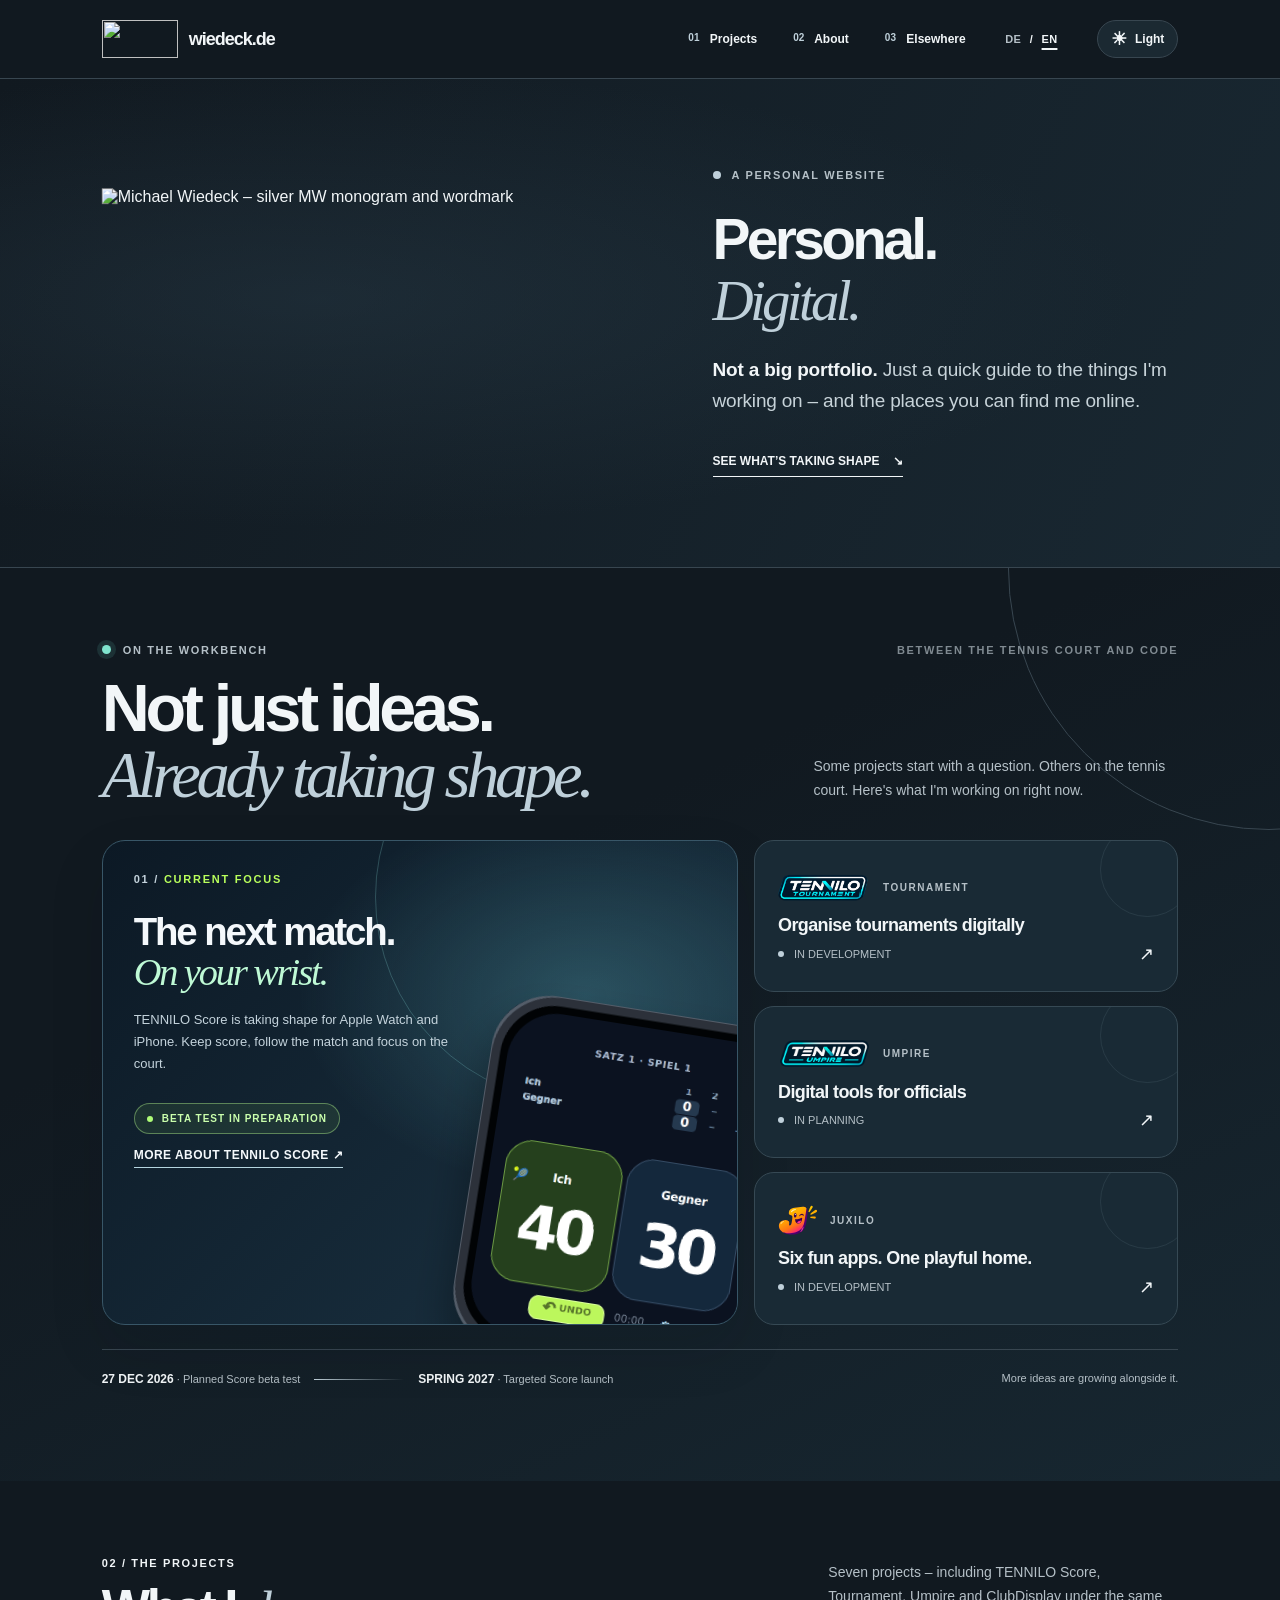
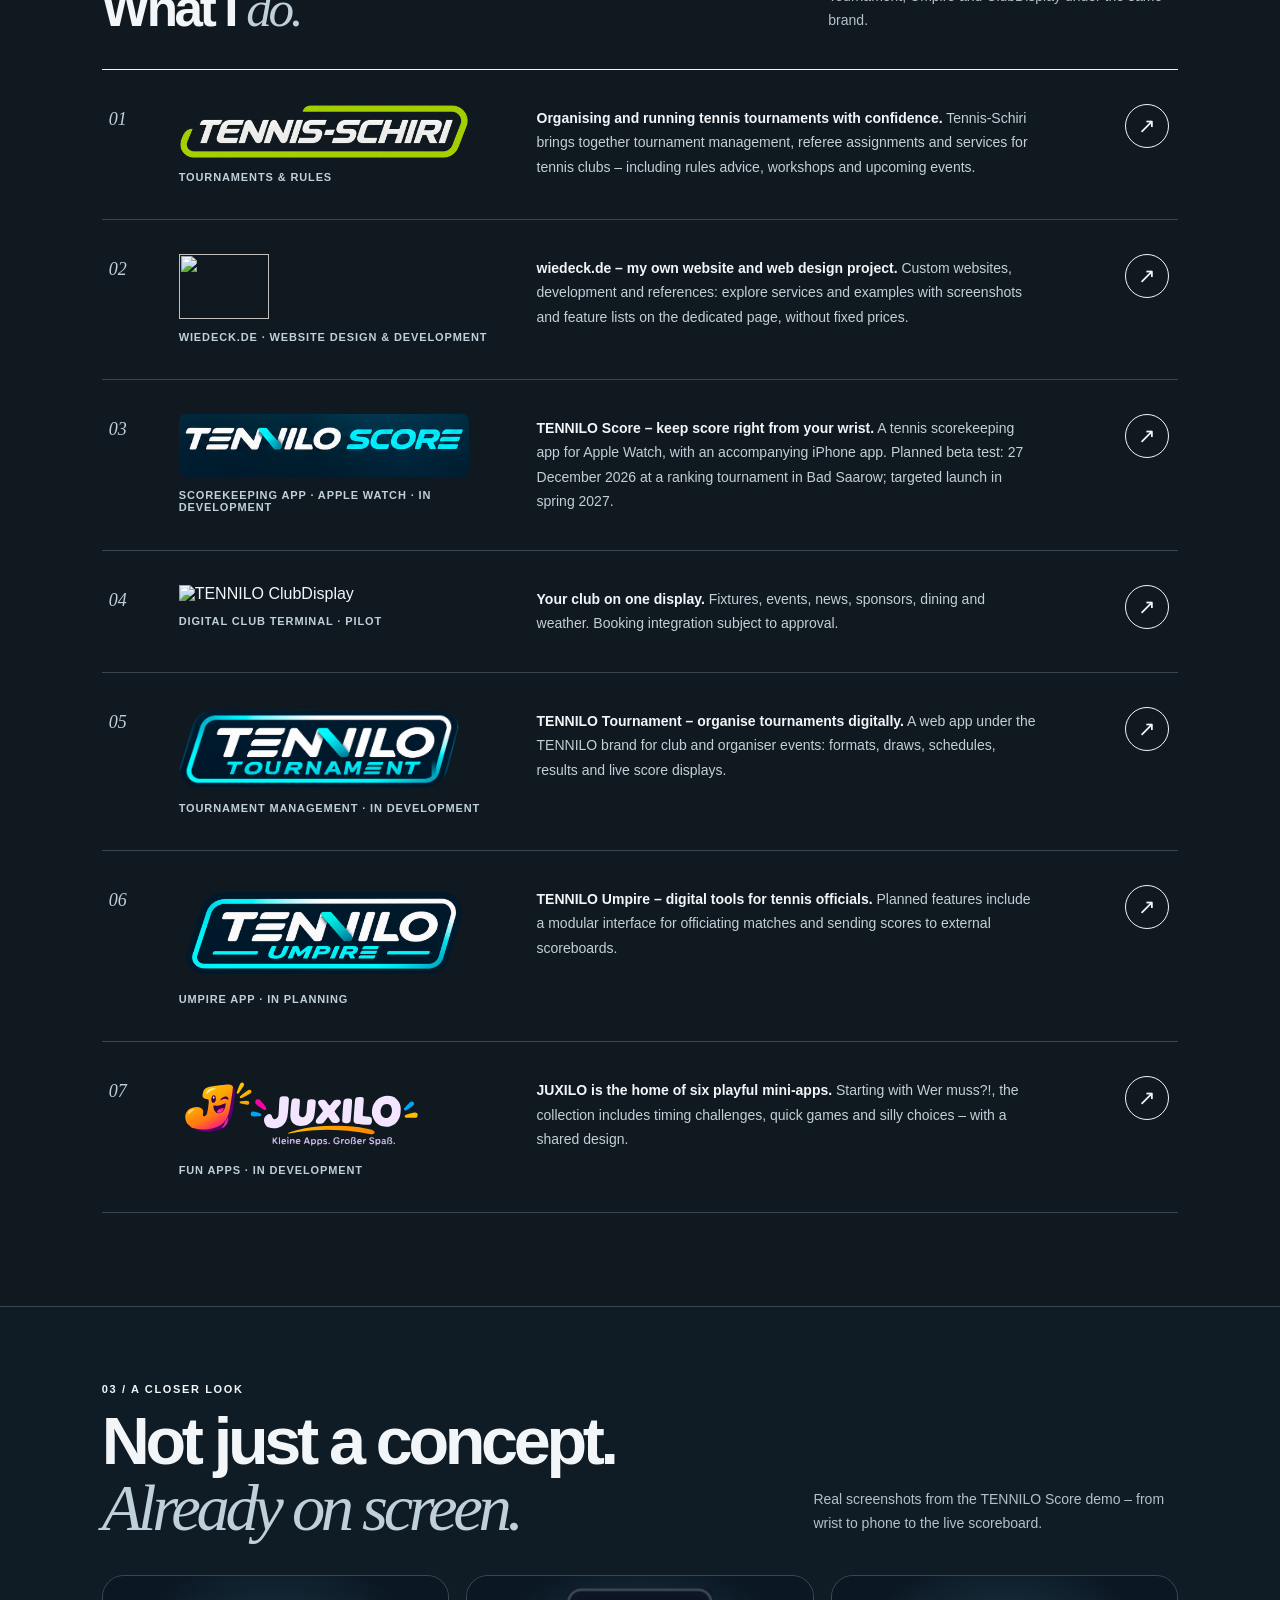
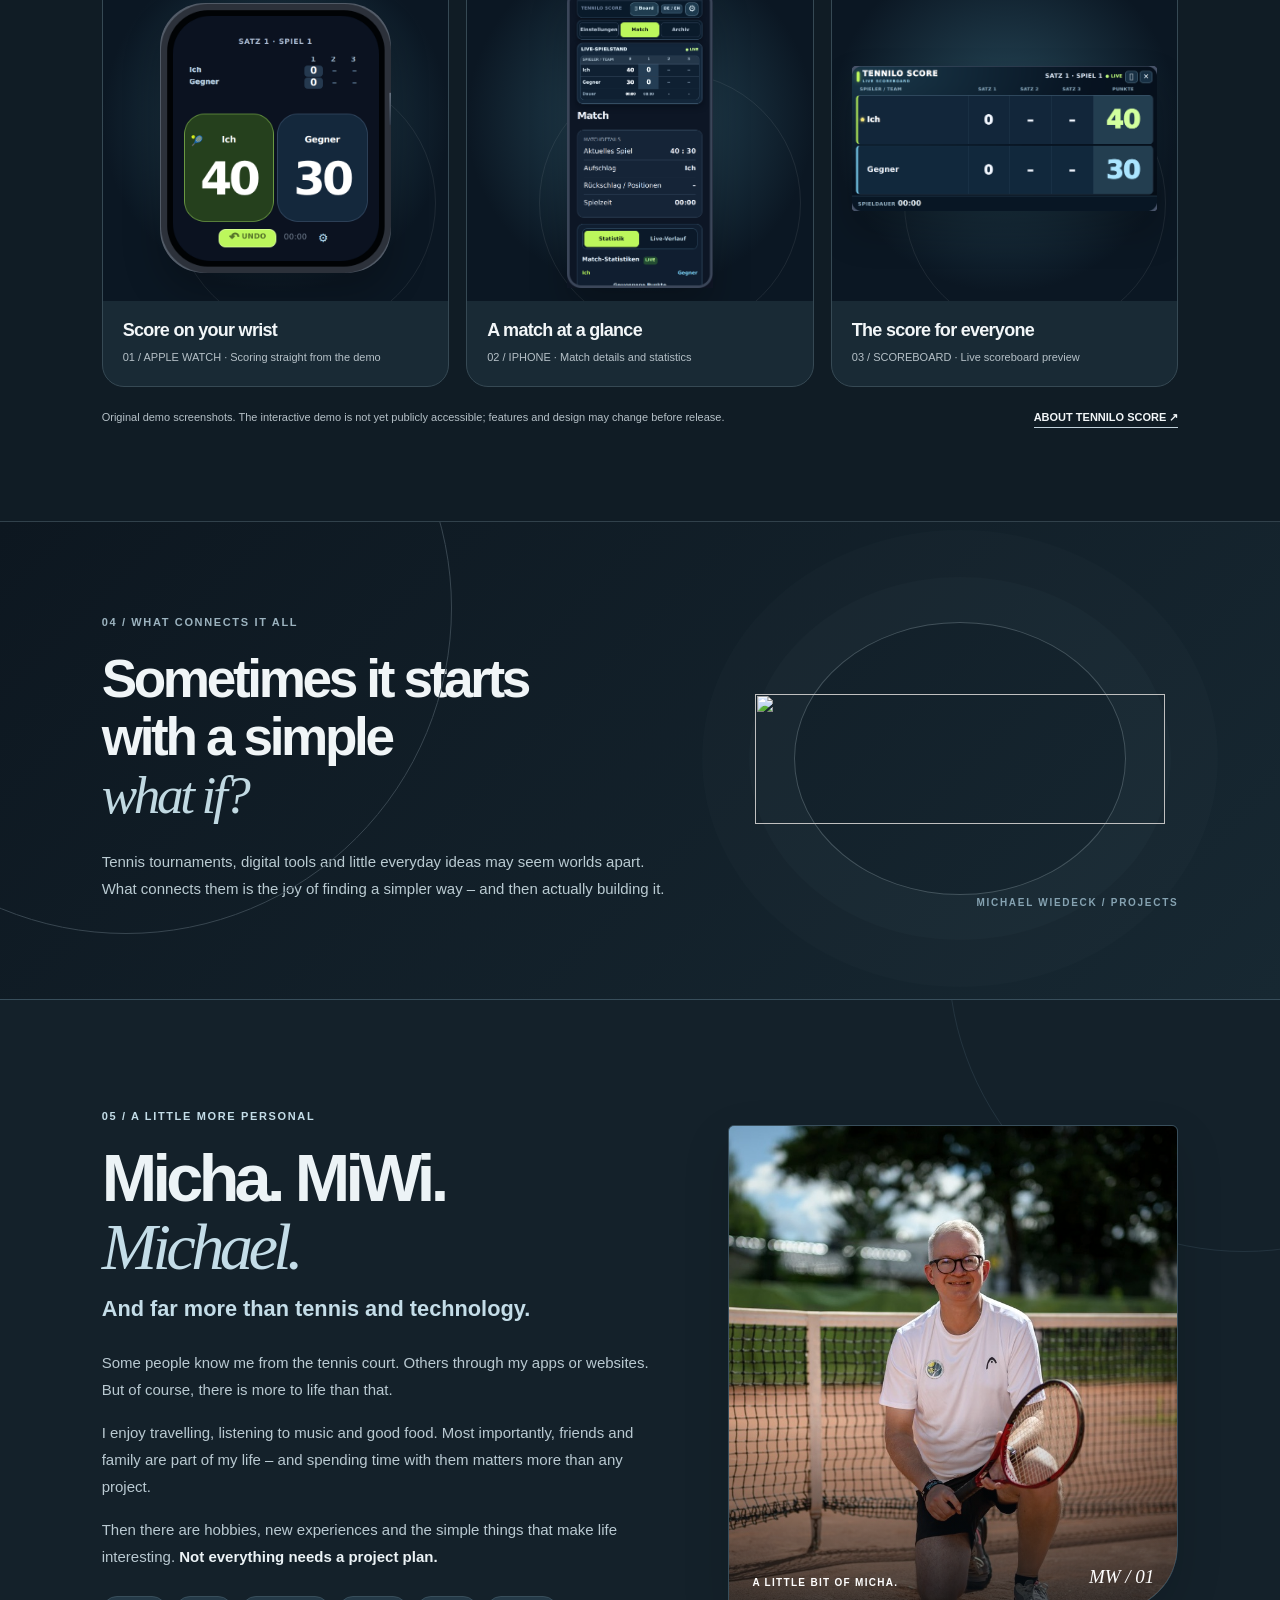
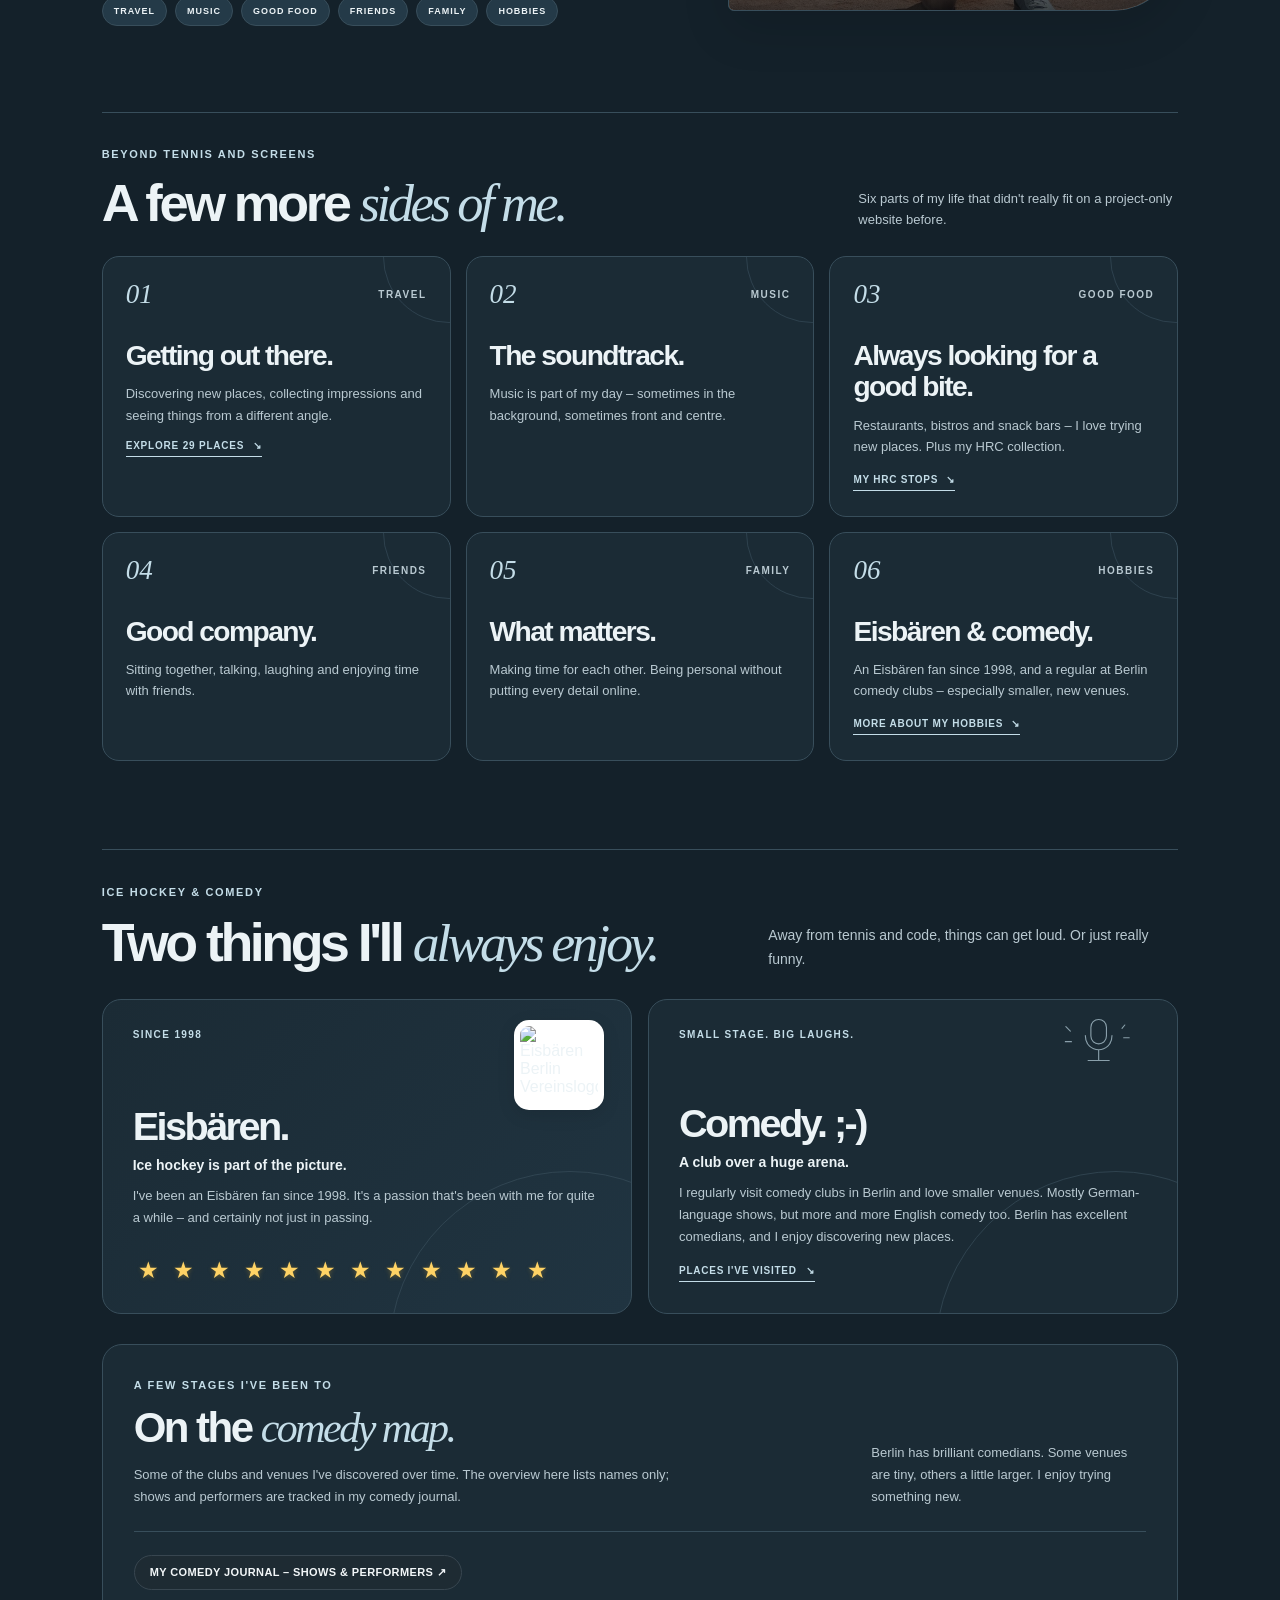
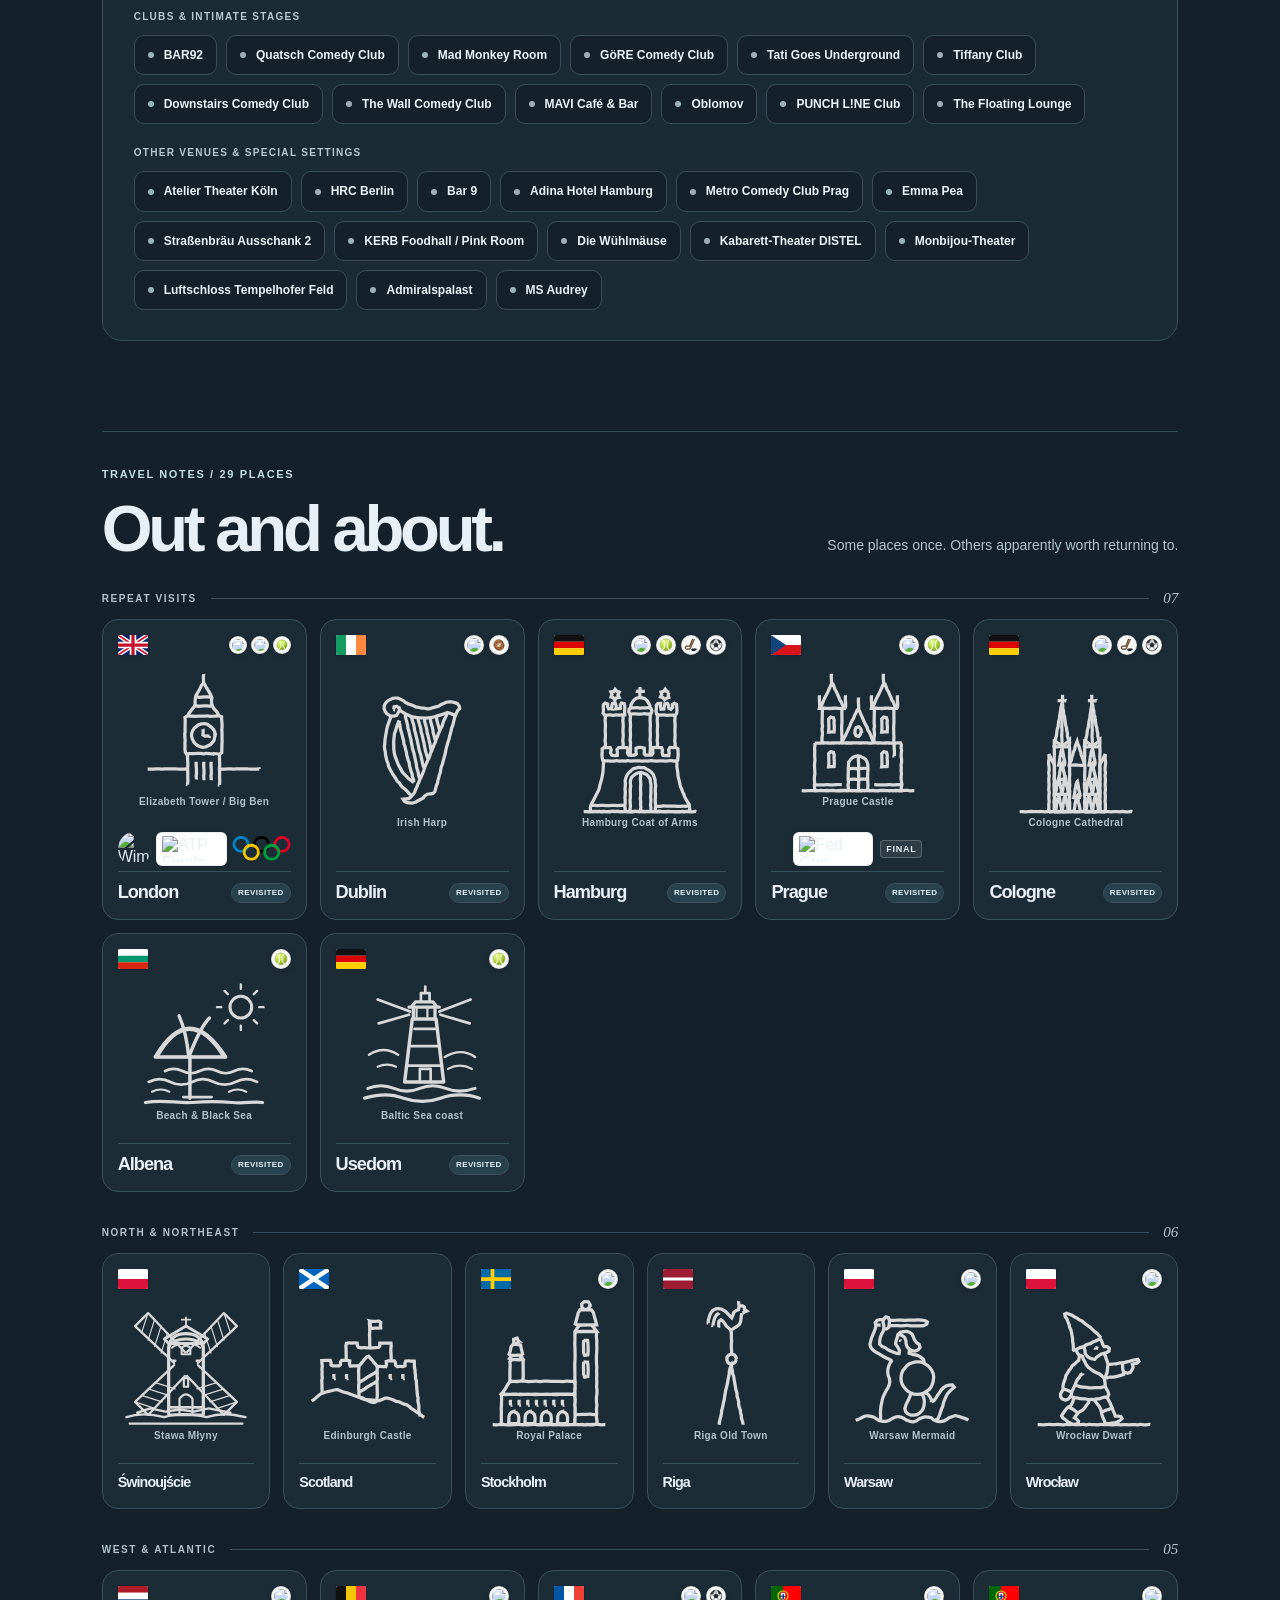
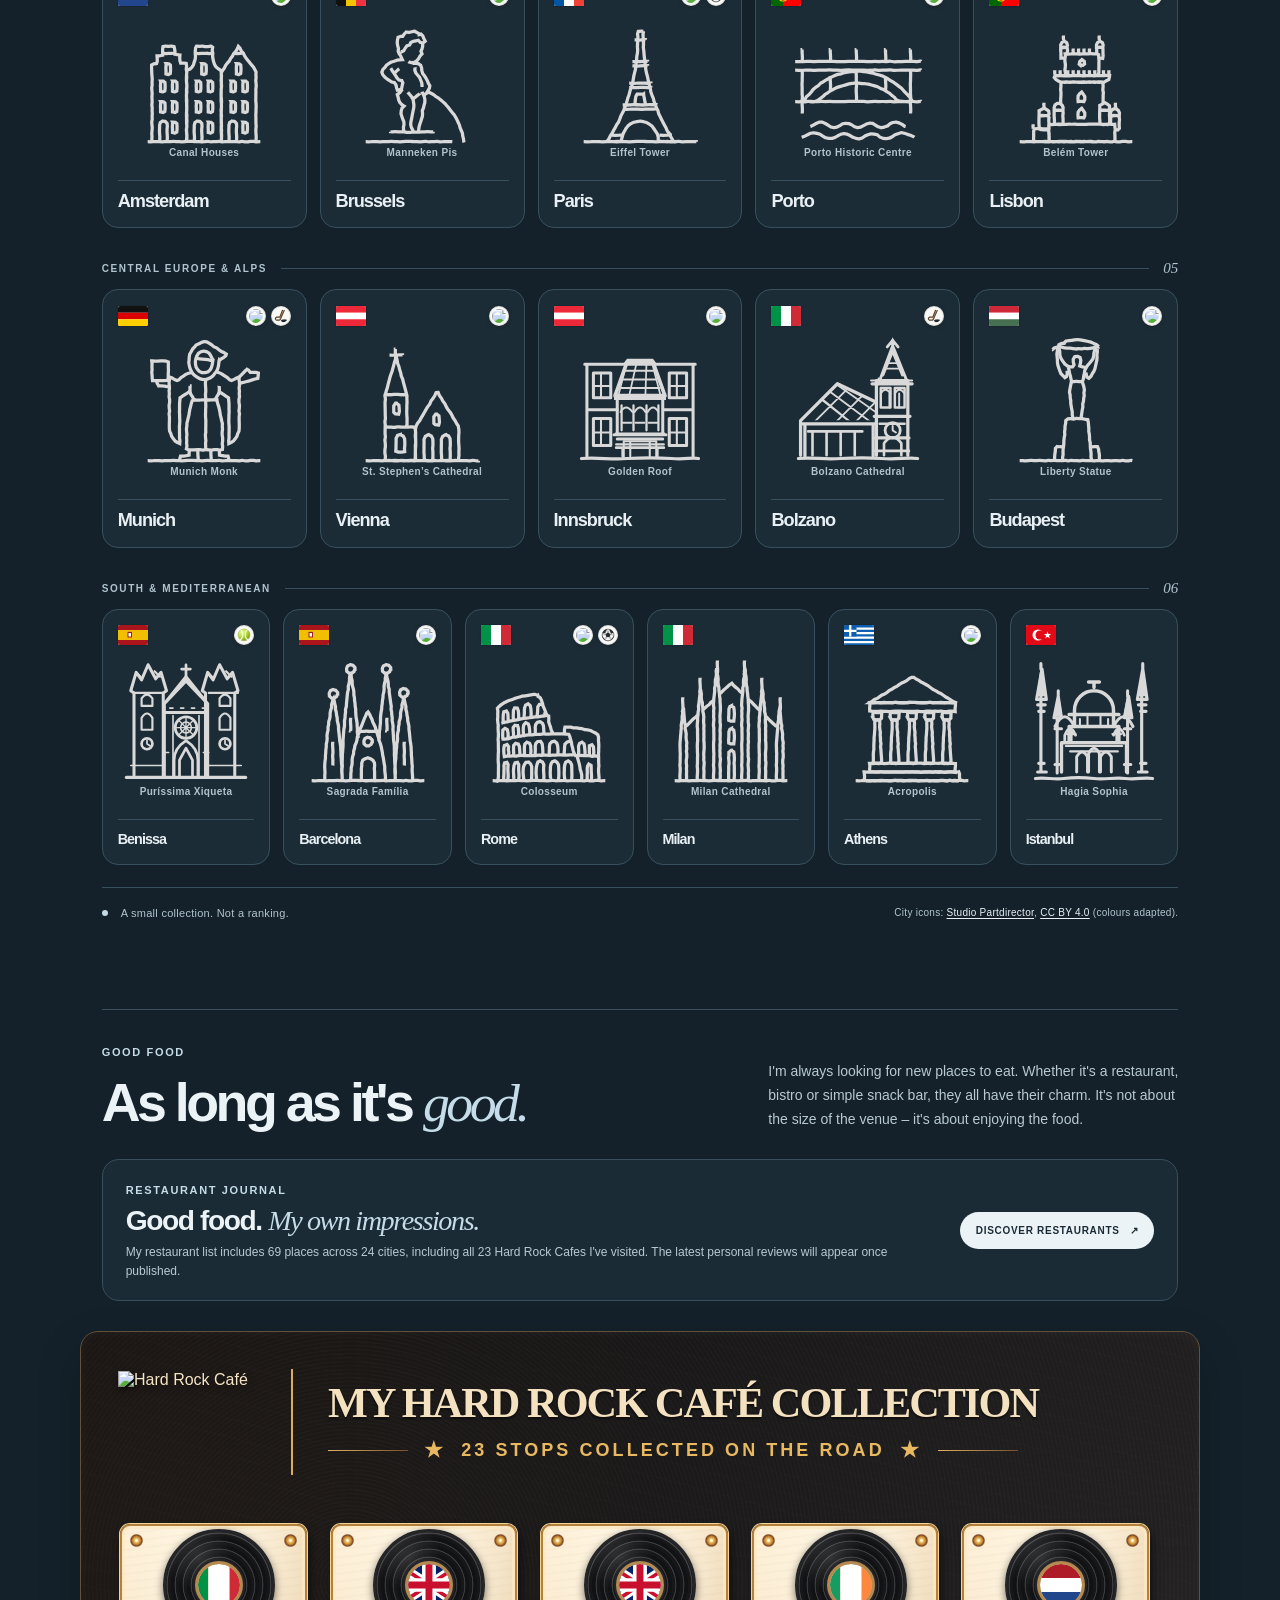
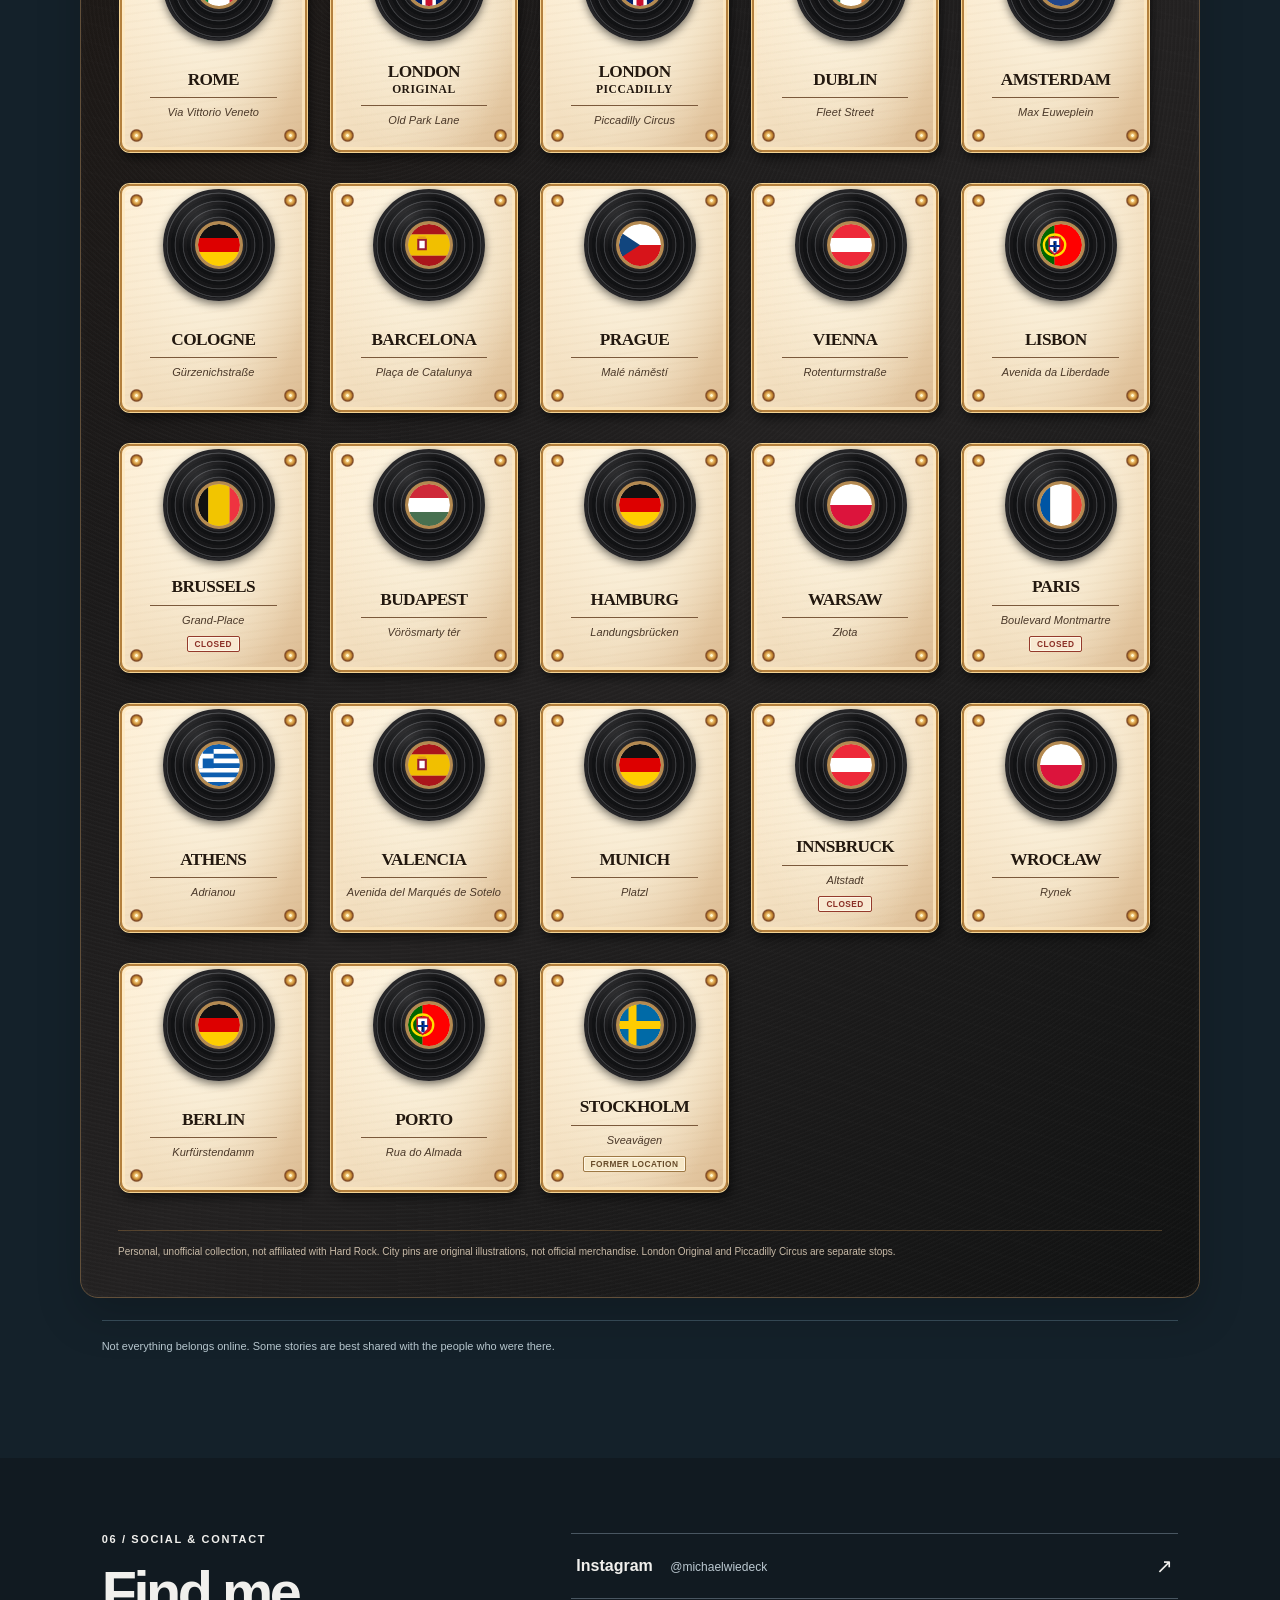
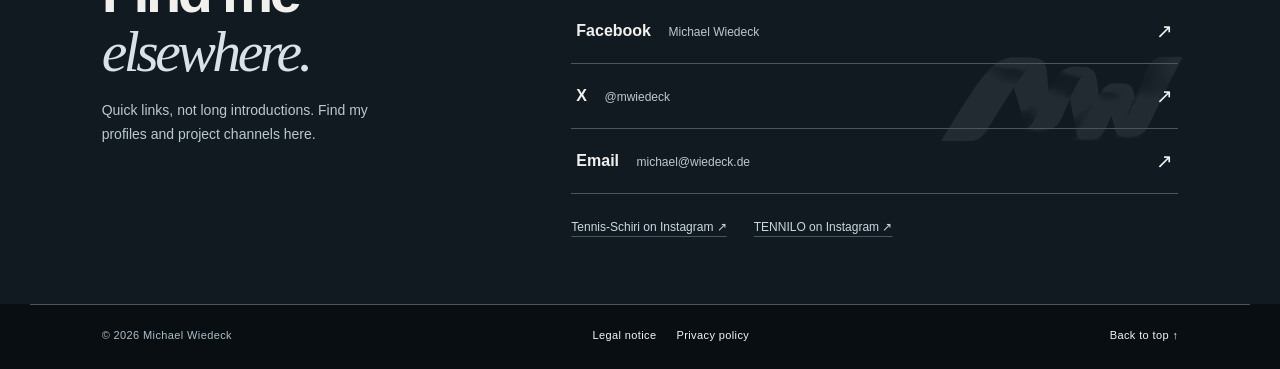
==== commit d91b9c3e: "MW-Logo in Hell/Dunkel synchronisieren und gepruefte transparente Originale verwenden" ====
--- a/public/en/index.html
+++ b/public/en/index.html
@@ -4,14 +4,14 @@
 <meta charset="utf-8">
 <meta name="viewport" content="width=device-width, initial-scale=1">
 <meta name="theme-color" content="#111920">
-<script src="../theme.js?v=20261125-mwclean04"></script>
+<script src="../theme.js?v=20261125-mwtheme05"></script>
 <meta name="description" content="Michael Wiedeck. A guide to my projects: Tennis-Schiri, TENNILO Score, TENNILO Tournament, TENNILO Umpire and JUXILO and Wer muss?!, plus my online profiles.">
 <meta name="robots" content="index,follow">
 <link rel="canonical" href="https://www.wiedeck.de/en/">
 <link rel="alternate" hreflang="de" href="https://www.wiedeck.de/">
 <link rel="alternate" hreflang="en" href="https://www.wiedeck.de/en/">
 <link rel="alternate" hreflang="x-default" href="https://www.wiedeck.de/">
-<link rel="icon" href="../logos/mw-favicon-dark.png?v=20261125-mwclean04" type="image/png" data-theme-favicon><link rel="apple-touch-icon" href="../logos/mw-favicon-dark.png?v=20261125-mwclean04">
+<link rel="icon" href="../logos/mw-favicon-dark.png?v=20261125-mwtheme05" type="image/png" data-theme-favicon><link rel="apple-touch-icon" href="../logos/mw-favicon-dark.png?v=20261125-mwtheme05">
 <title>Michael Wiedeck — Personal. Digital.</title>
 <meta property="og:type" content="website">
 <meta property="og:locale" content="de_DE">
@@ -41,13 +41,12 @@
 .brand-symbol img{display:block;width:100%;height:100%;object-fit:contain}
 .brand-word{font-size:18px;font-weight:800;letter-spacing:-.055em}
 .hero-grid{display:grid;grid-template-columns:minmax(0,1.08fr) minmax(0,.92fr);gap:clamp(32px,5vw,75px);align-items:center;padding-block:clamp(56px,7vw,94px)}
-/* Freigestellte Original-Logos: Hintergrundfarbe im Browser transparent maskieren.
-   Es gibt bewusst keinen Kasten, Rahmen, Schatten oder künstlichen Logo-Hintergrund. */
+/* Saubere, transparent exportierte MW-Hauptlogos ohne Browser-Farbmasken. */
 .hero-mark{position:relative;min-width:0;width:100%;aspect-ratio:745 / 366;margin:0;padding:0;border:0;background:none;box-shadow:none;overflow:visible}
 .hero-mark img{position:absolute;top:50%;left:50%;display:block;width:100%;height:auto;object-fit:contain;transform:translate(-50%,-50%)}
-.hero-mark img.logo-mode-light{filter:url("#mw-cutout-light")}
-/* Beide Hero-Logos gleich breit darstellen; seitliche Beschneidung würde das M von MICHAEL abschneiden. */
-.hero-mark img.logo-mode-dark{width:100%;filter:url("#mw-cutout-dark");clip-path:inset(10px 0 6px 0)}
+.hero-mark img.logo-mode-light{filter:none;clip-path:none}
+/* Beide Hero-Varianten besitzen identische Abmessungen. */
+.hero-mark img.logo-mode-dark{width:100%;filter:none;clip-path:none}
 .hero-mark img.logo-mode-dark,.brand-symbol img.logo-mode-dark{display:none}
 html[data-theme="dark"] .hero-mark img.logo-mode-dark,html[data-theme="dark"] .brand-symbol img.logo-mode-dark{display:block}
 .hero-copy{padding:0;max-width:560px;display:flex;flex-direction:column;align-items:flex-start}
@@ -190,30 +189,19 @@
 </style>
 <link rel="stylesheet" href="../assets/home-projects.css?v=20261120-restaurant-subpage">
 <link rel="stylesheet" href="../assets/hrc-collector.css?v=20261119-hrc24-real-vinyl-spin">
+<link rel="stylesheet" href="../assets/mw-logo-theme.css?v=20261125-mwtheme05">
 </head>
 <body>
-<svg xmlns="http://www.w3.org/2000/svg" width="0" height="0" aria-hidden="true" focusable="false" style="position:absolute;overflow:hidden;pointer-events:none">
-  <defs>
-    <!-- Transparenzmatte für das ursprünglich weiß hinterlegte Original -->
-    <filter id="mw-cutout-light" color-interpolation-filters="sRGB" x="0" y="0" width="100%" height="100%">
-      <feColorMatrix type="matrix" values="1 0 0 0 0  0 1 0 0 0  0 0 1 0 0  -4.24 -8.32 -1.62 0 13.94"/>
-    </filter>
-    <!-- Transparenzmatte für das ursprünglich dunkel hinterlegte Original -->
-    <filter id="mw-cutout-dark" color-interpolation-filters="sRGB" x="0" y="0" width="100%" height="100%">
-      <feColorMatrix type="matrix" values="1 0 0 0 0  0 1 0 0 0  0 0 1 0 0  3.05 5.99 1.16 0 -1.20"/>
-    </filter>
-  </defs>
-</svg>
 <a class="skip" href="#content">Skip to content</a>
 <header class="header" id="top"><div class="shell">
-  <a class="brand" data-scroll-top href="#top" aria-label="wiedeck.de – back to top"><span class="brand-symbol"><img class="logo-mode-light" src="../logos/mw-symbol-light.png?v=20261125-mwclean04" width="662" height="240" alt=""><img class="logo-mode-dark" src="../logos/mw-symbol-dark.png?v=20261125-mwclean04" width="662" height="240" alt=""></span><span class="brand-word">wiedeck.de</span></a>
+  <a class="brand" data-scroll-top href="#top" aria-label="wiedeck.de – back to top"><span class="brand-symbol"><img class="logo-mode-light mw-theme-light" src="../logos/mw-symbol-light.png?v=20261125-mwtheme05" width="662" height="240" alt=""><img class="logo-mode-dark mw-theme-dark" src="../logos/mw-symbol-dark.png?v=20261125-mwtheme05" width="662" height="240" alt=""></span><span class="brand-word">wiedeck.de</span></a>
   <nav class="nav" aria-label="Navigation"><a href="#projects"><span class="nav-num">01</span> Projects</a><a href="#micha"><span class="nav-num">02</span> About</a><a href="#social"><span class="nav-num">03</span> Elsewhere</a><span class="language-switch" role="group" aria-label="Choose language"><a href="../" lang="de" title="Deutsch">DE</a><span aria-hidden="true">/</span><a href="./" lang="en" aria-current="page" title="English">EN</a></span><button class="theme-toggle" type="button" id="theme-toggle" aria-label="Switch to dark mode" aria-pressed="false" title="Change appearance"><span class="theme-icon theme-when-light" aria-hidden="true">☾</span><span class="theme-icon theme-when-dark" aria-hidden="true">☀</span><span class="theme-label theme-when-light">Dark</span><span class="theme-label theme-when-dark">Light</span></button></nav>
 </div></header>
 <main id="content">
   <section class="hero" aria-labelledby="headline"><div class="shell hero-grid">
     <div class="hero-mark" aria-label="Michael Wiedeck – brand logo">
-      <img class="logo-mode-light" src="../logos/mw-hauptlogo-hell.png" width="745" height="366" alt="Michael Wiedeck – silver MW monogram and wordmark" fetchpriority="high" decoding="async">
-      <img class="logo-mode-dark" src="../logos/mw-hauptlogo-dunkel.png" width="666" height="371" alt="Michael Wiedeck – silver MW monogram and wordmark" decoding="async">
+      <img class="logo-mode-light mw-theme-light" src="../logos/mw-hauptlogo-hell-clean.png?v=20261125-mwtheme05" width="742" height="366" alt="Michael Wiedeck – silver MW monogram and wordmark" fetchpriority="high" decoding="async">
+      <img class="logo-mode-dark mw-theme-dark" src="../logos/mw-hauptlogo-dunkel-clean.png?v=20261125-mwtheme05" width="742" height="366" alt="Michael Wiedeck – silver MW monogram and wordmark" decoding="async">
     </div>
     <div class="hero-copy"><div class="eyebrow mini"><span class="dot" aria-hidden="true"></span> A personal website</div>
       <h1 id="headline">Personal.<br><span class="last">Digital.</span></h1>
@@ -252,7 +240,7 @@
       </a>
       <a class="index-row index-row--websites" href="websites.html" aria-label="wiedeck.de – web design services and examples">
         <span class="index-number">02</span>
-        <span class="index-heading"><span class="project-mw-symbol"><img class="project-logo-mw logo-mode-light" src="../logos/mw-symbol-light.png?v=20261125-mwclean04" alt="MW" width="662" height="240" loading="lazy" decoding="async"><img class="project-logo-mw logo-mode-dark" src="../logos/mw-symbol-dark.png?v=20261125-mwclean04" alt="" width="662" height="240" loading="lazy" decoding="async"></span><span class="index-category">wiedeck.de · Website design &amp; development</span></span>
+        <span class="index-heading"><span class="project-mw-symbol"><img class="project-logo-mw logo-mode-light mw-theme-light" src="../logos/mw-symbol-light.png?v=20261125-mwtheme05" alt="MW" width="662" height="240" loading="lazy" decoding="async"><img class="project-logo-mw logo-mode-dark mw-theme-dark" src="../logos/mw-symbol-dark.png?v=20261125-mwtheme05" alt="" width="662" height="240" loading="lazy" decoding="async"></span><span class="index-category">wiedeck.de · Website design &amp; development</span></span>
         <span class="index-description"><strong>wiedeck.de – my own website and web design project.</strong> Custom websites, development and references: explore services and examples with screenshots and feature lists on the dedicated page, without fixed prices.</span>
         <span class="index-arrow" aria-hidden="true">↗</span>
       </a>
@@ -295,7 +283,7 @@
   </div></section>
   <section class="manifesto" aria-labelledby="manifesto-title"><div class="shell manifesto-grid">
     <div><div class="mini">04 / WHAT CONNECTS IT ALL</div><h2 id="manifesto-title">Sometimes it starts<br>with a simple<br><em>what if?</em></h2><p>Tennis tournaments, digital tools and little everyday ideas may seem worlds apart. What connects them is the joy of finding a simpler way – and then actually building it.</p></div>
-    <div class="manifesto-art" aria-hidden="true"><span class="manifesto-logo-viewport"><img class="manifesto-logo-light logo-mode-light" src="../logos/mw-symbol-light.png?v=20261125-mwclean04" width="662" height="240" alt="" loading="lazy" decoding="async"><img class="manifesto-logo-dark logo-mode-dark" src="../logos/mw-symbol-dark.png?v=20261125-mwclean04" width="662" height="240" alt="" loading="lazy" decoding="async"></span><span class="manifesto-tag">MICHAEL WIEDECK / PROJECTS</span></div>
+    <div class="manifesto-art" aria-hidden="true"><span class="manifesto-logo-viewport"><img class="manifesto-logo-light logo-mode-light mw-theme-light" src="../logos/mw-symbol-light.png?v=20261125-mwtheme05" width="662" height="240" alt="" loading="lazy" decoding="async"><img class="manifesto-logo-dark logo-mode-dark mw-theme-dark" src="../logos/mw-symbol-dark.png?v=20261125-mwtheme05" width="662" height="240" alt="" loading="lazy" decoding="async"></span><span class="manifesto-tag">MICHAEL WIEDECK / PROJECTS</span></div>
   </div></section>
   <section class="personal-section" id="micha" aria-labelledby="personal-title">
     <div class="shell">
--- a/public/assets/mw-logo-theme.css
+++ b/public/assets/mw-logo-theme.css
@@ -0,0 +1,24 @@
+/* Unified MW logo visibility (DE/EN, homepage and Webdesign page).
+   Intentional specificity: previously the section-specific image selectors
+   overrode .logo-mode-light / .logo-mode-dark and caused inconsistent themes.
+   Other brands keep their own colour variants. */
+html:not([data-theme="dark"]) img.mw-theme-light,
+html[data-theme="light"] img.mw-theme-light { display:block!important; }
+html:not([data-theme="dark"]) img.mw-theme-dark,
+html[data-theme="light"] img.mw-theme-dark { display:none!important; }
+html[data-theme="dark"] img.mw-theme-light { display:none!important; }
+html[data-theme="dark"] img.mw-theme-dark { display:block!important; }
+
+/* No old browser colour-keying or clipped 'halo' borders on the wordmark. */
+.hero-mark img.mw-theme-light,
+.hero-mark img.mw-theme-dark { filter:none!important;clip-path:none!important; }
+
+/* Every area uses the same approved MW symbol proportions. */
+.brand-symbol img.mw-theme-light,
+.brand-symbol img.mw-theme-dark,
+.project-mw-symbol img.mw-theme-light,
+.project-mw-symbol img.mw-theme-dark,
+.manifesto-logo-viewport img.mw-theme-light,
+.manifesto-logo-viewport img.mw-theme-dark,
+.ws-mark img.mw-theme-light,
+.ws-mark img.mw-theme-dark { object-fit:contain; }
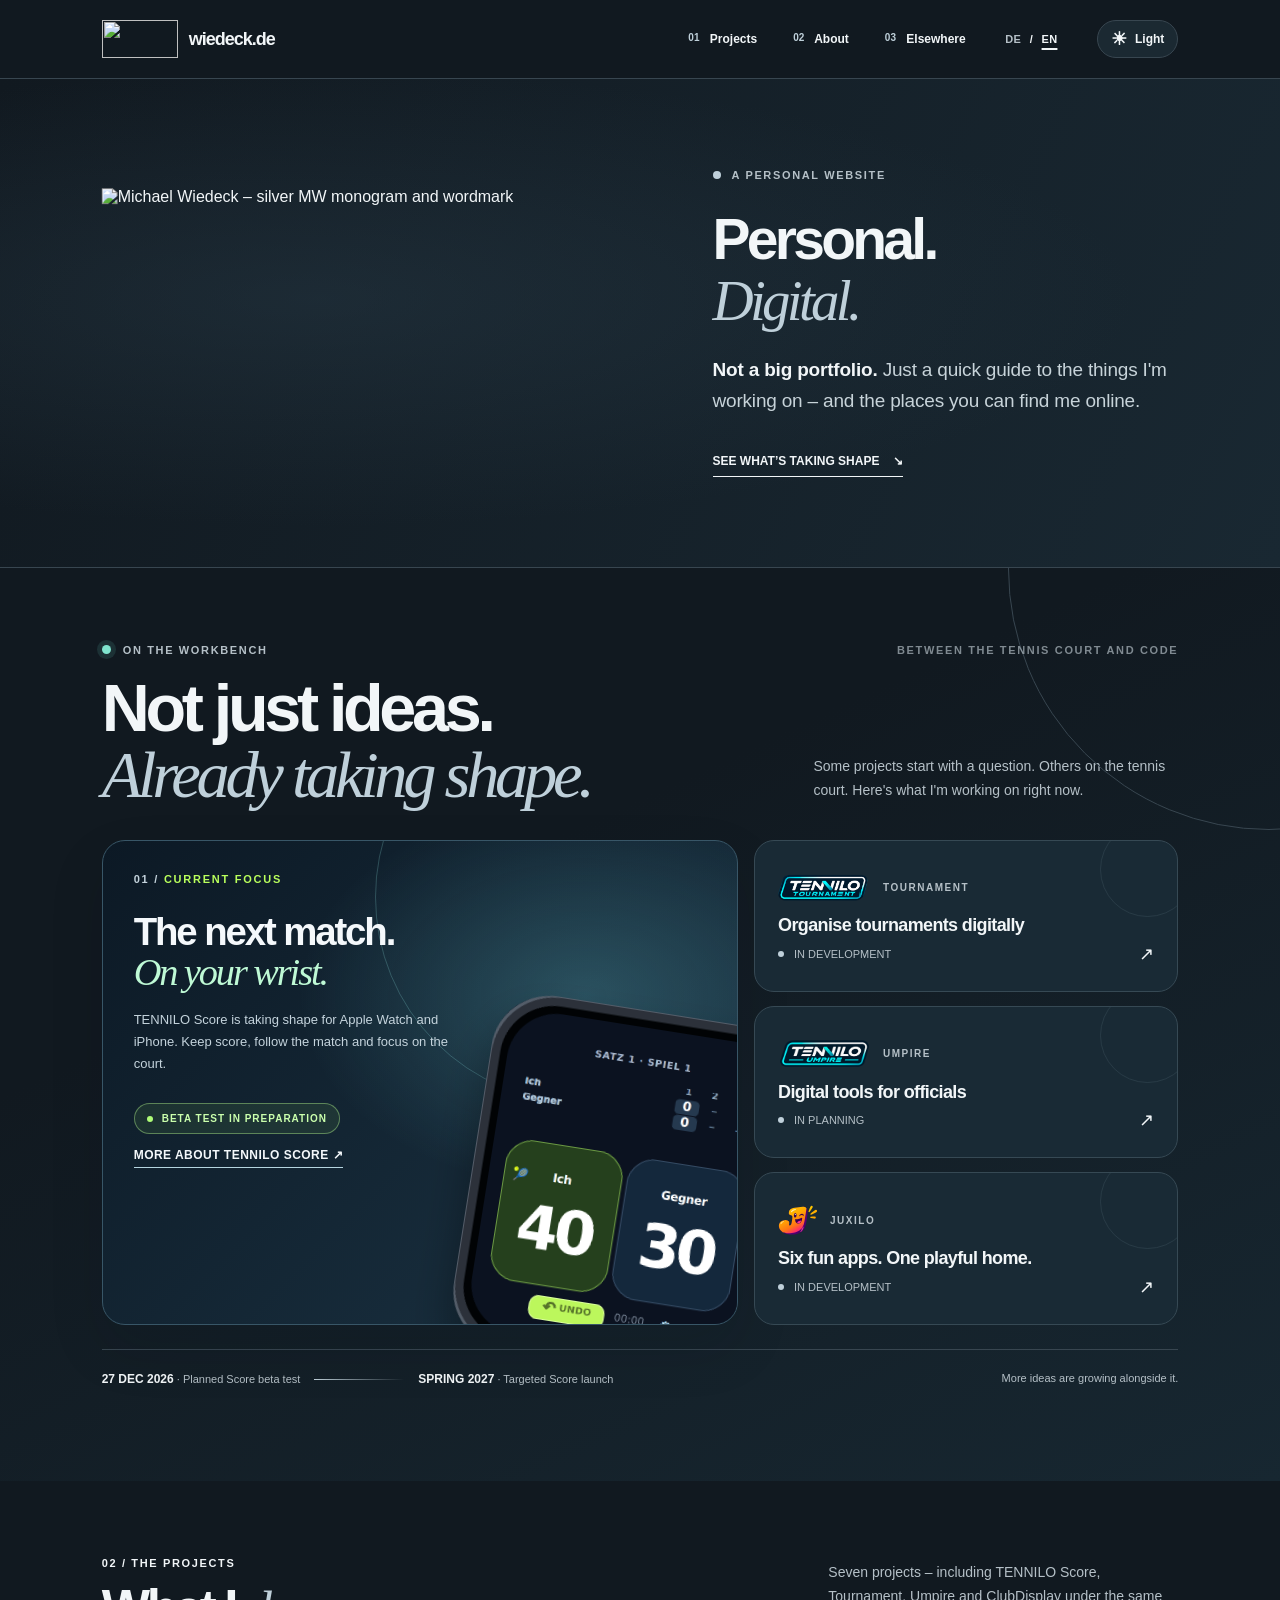
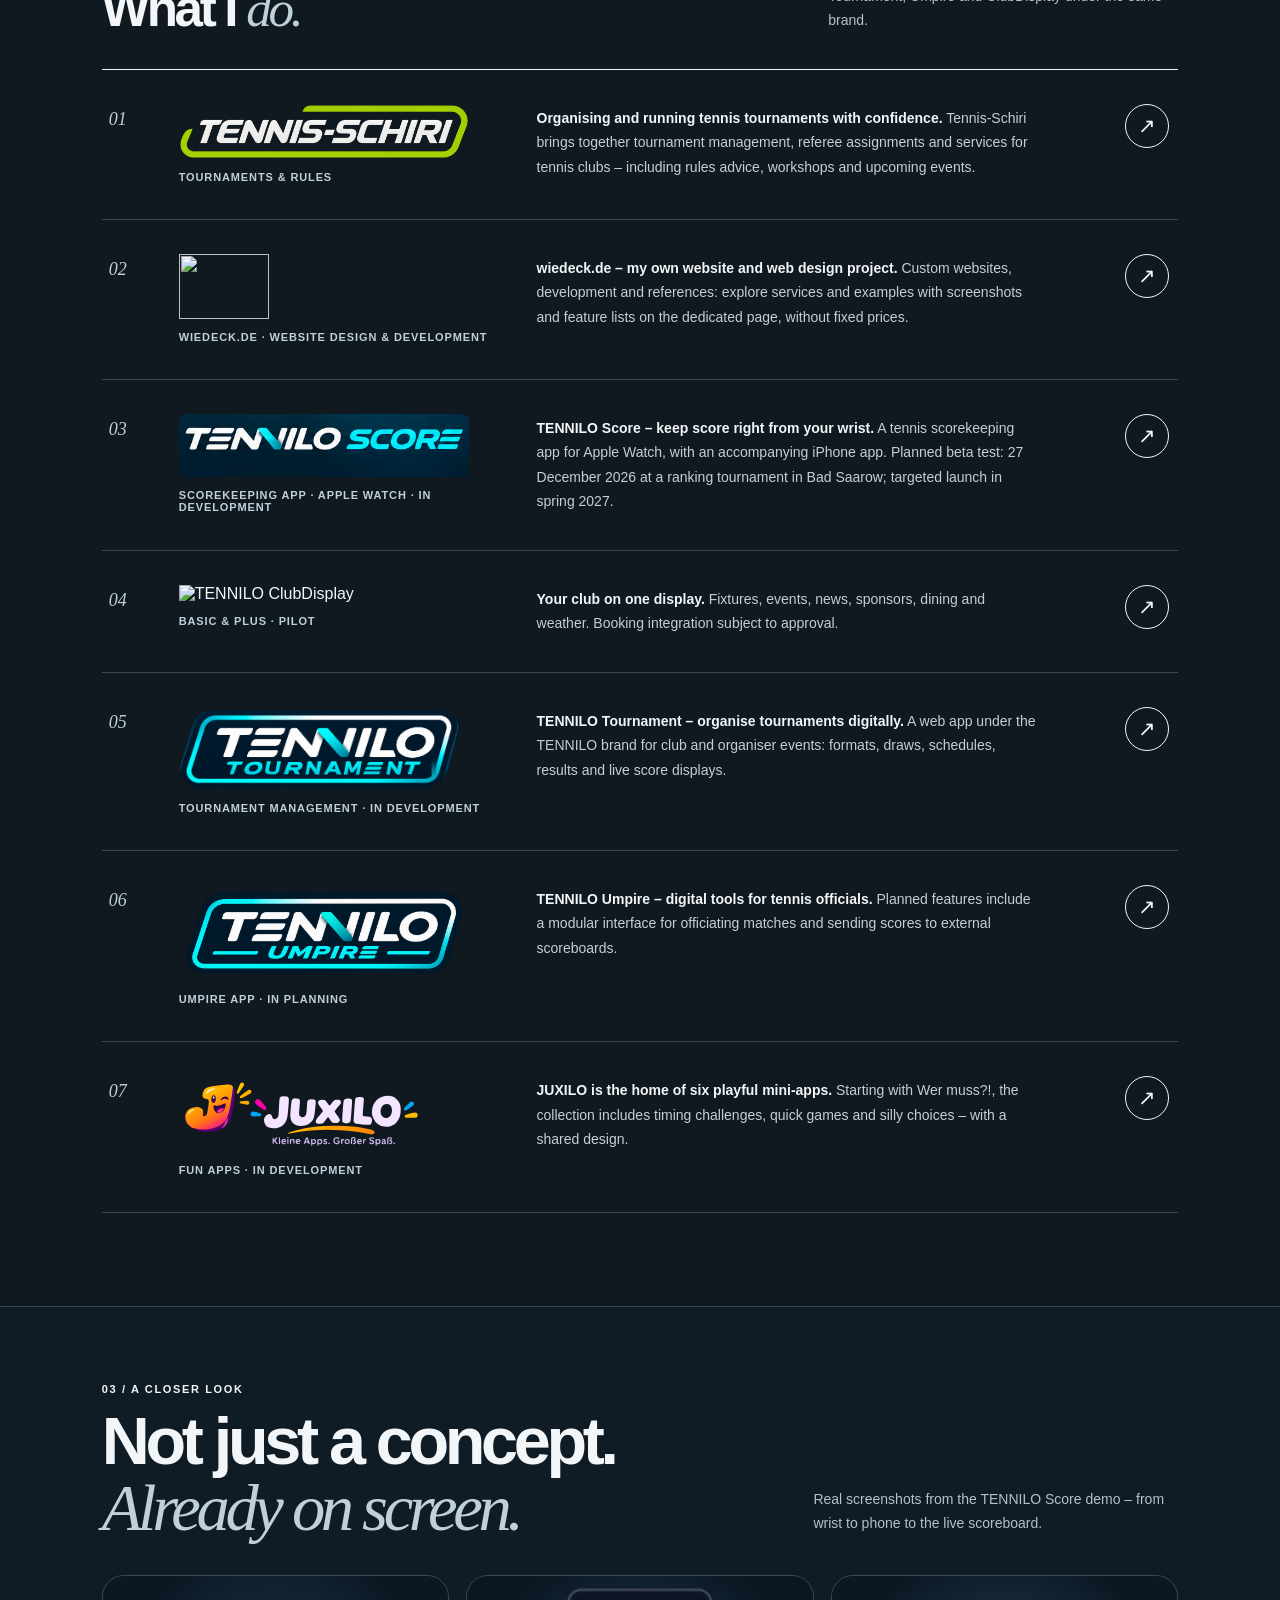
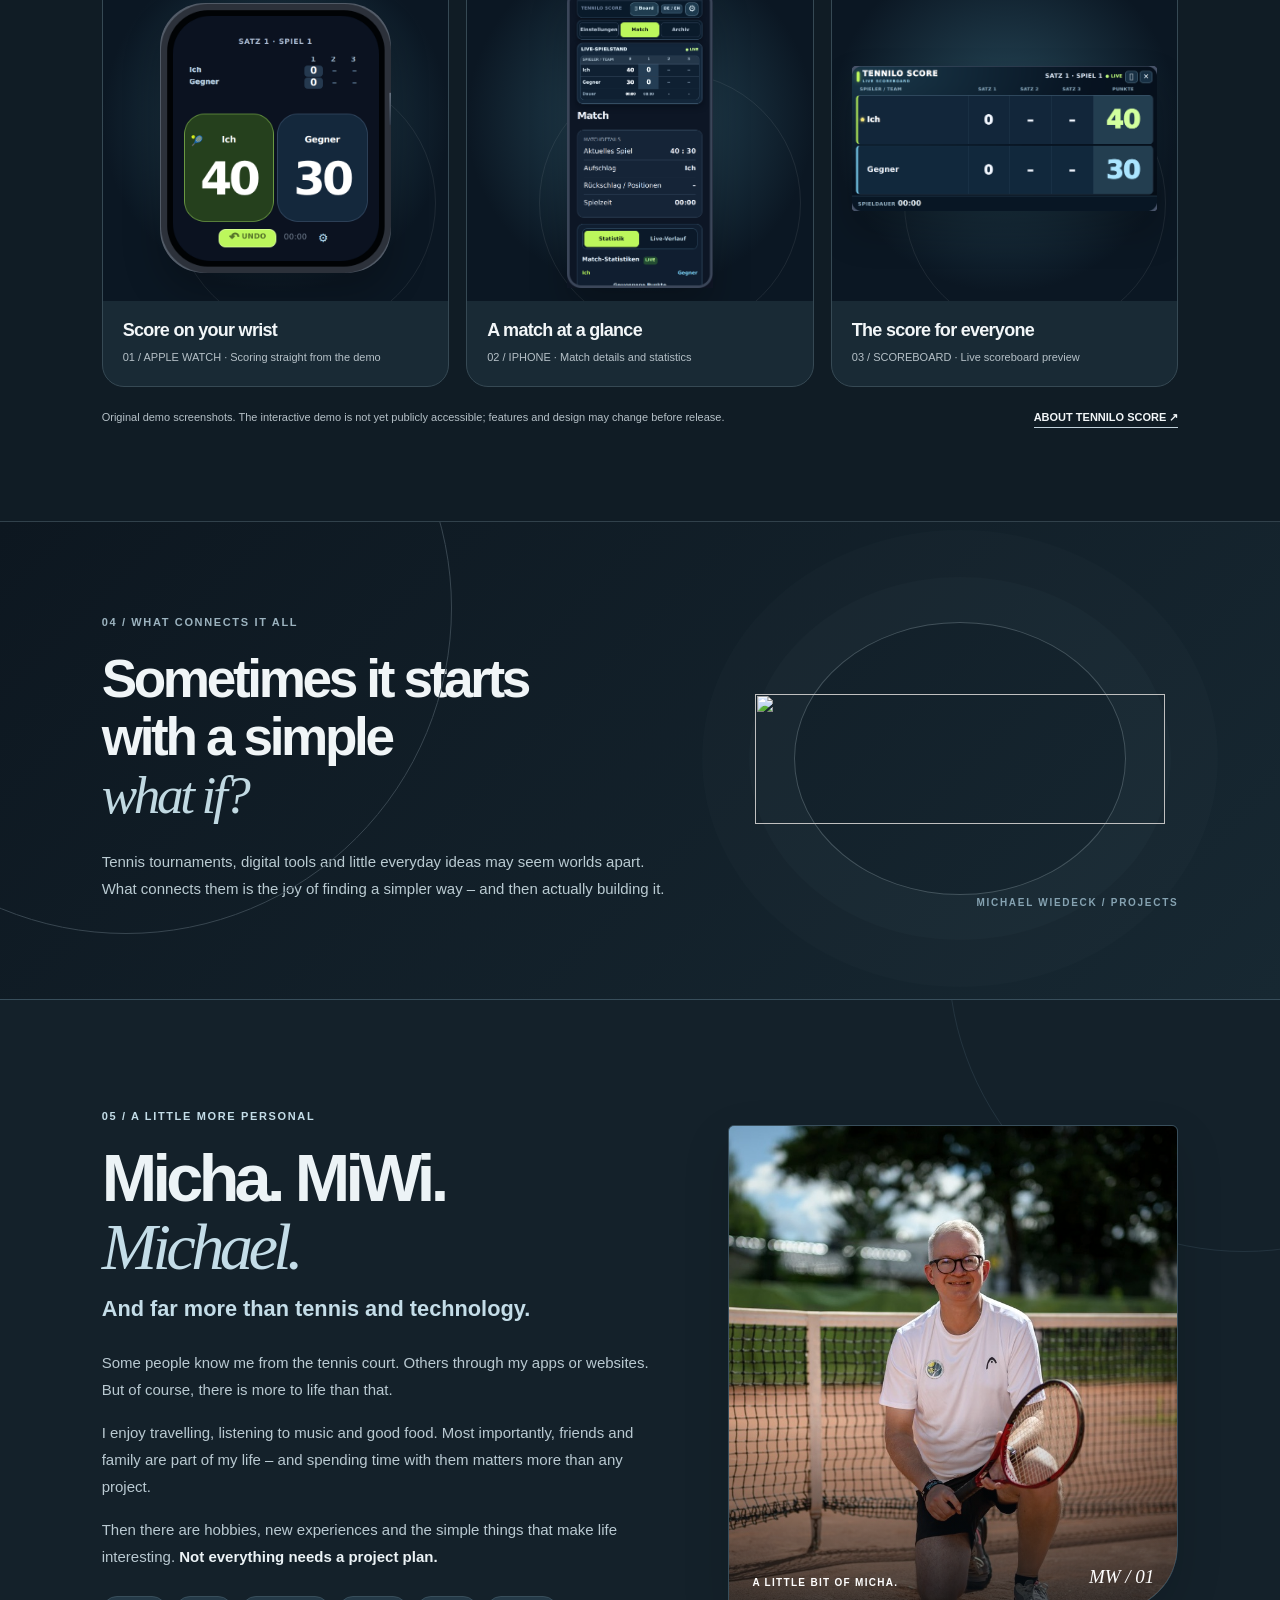
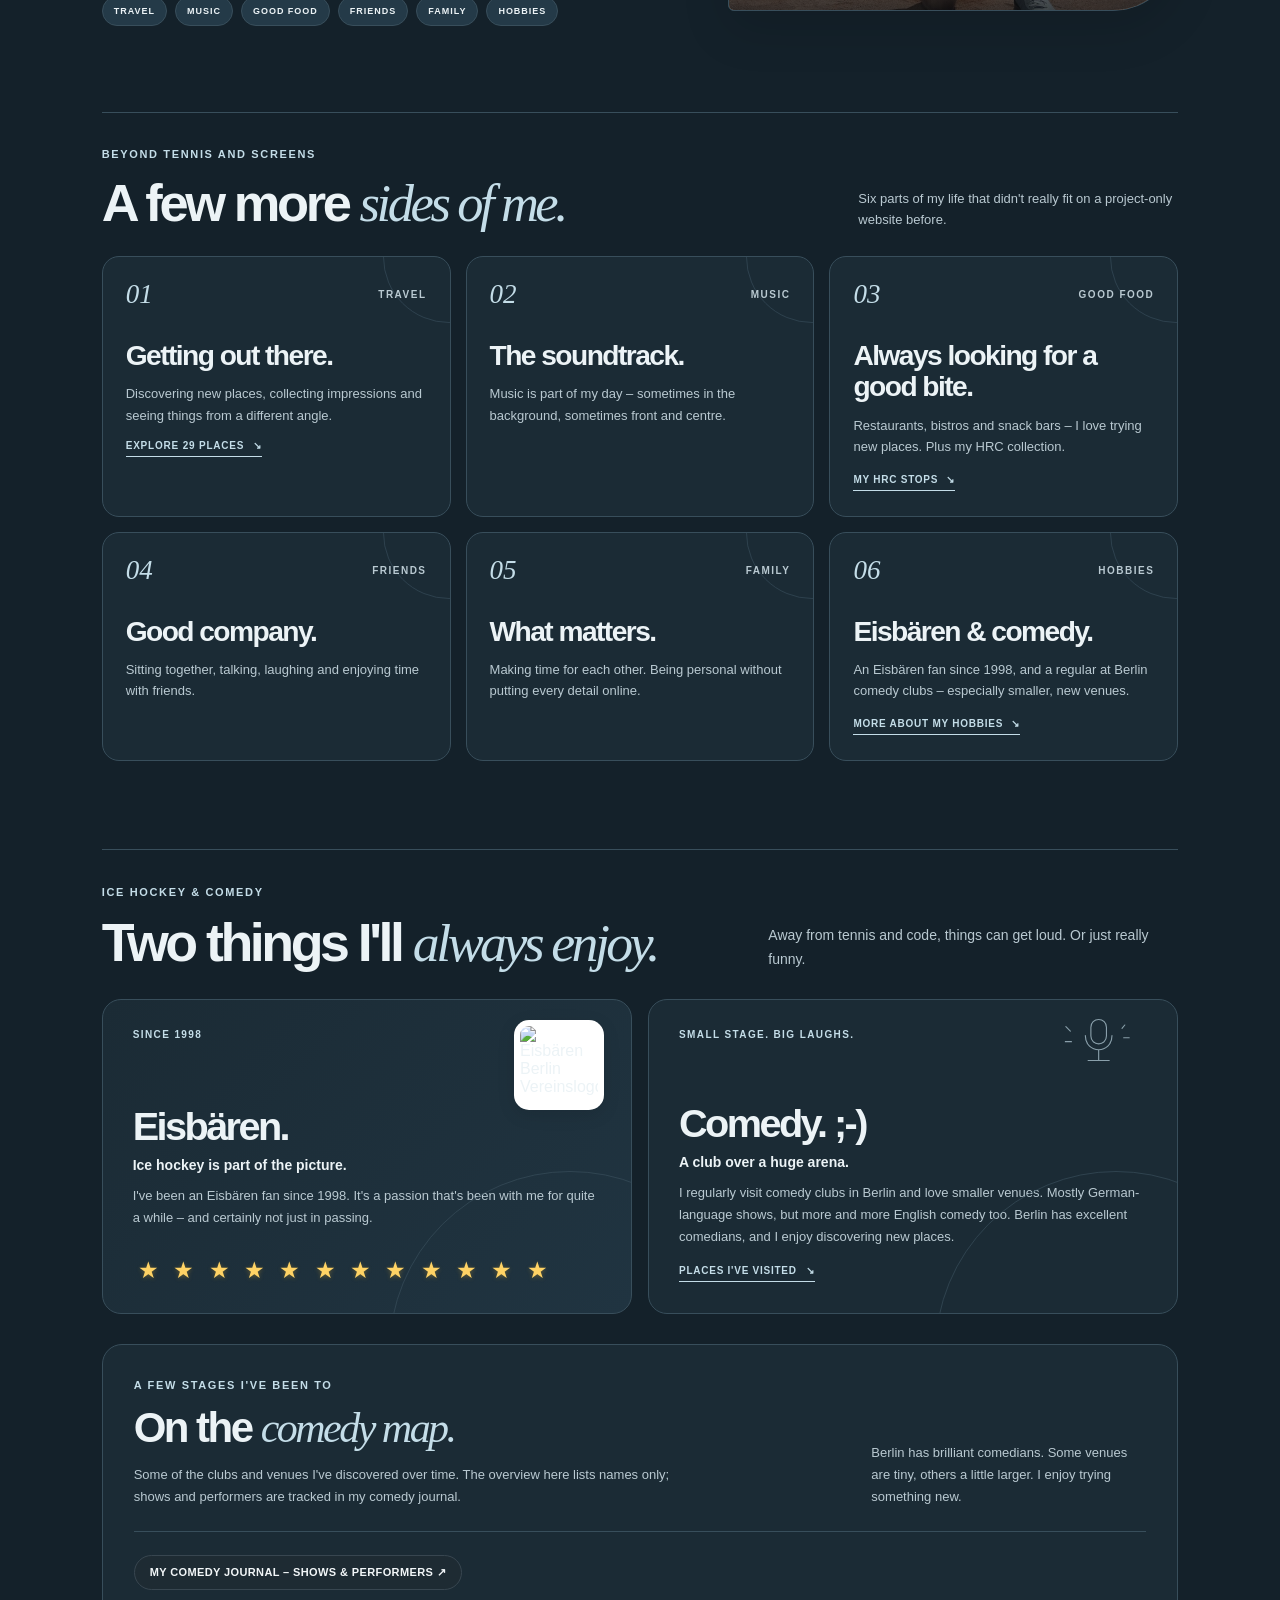
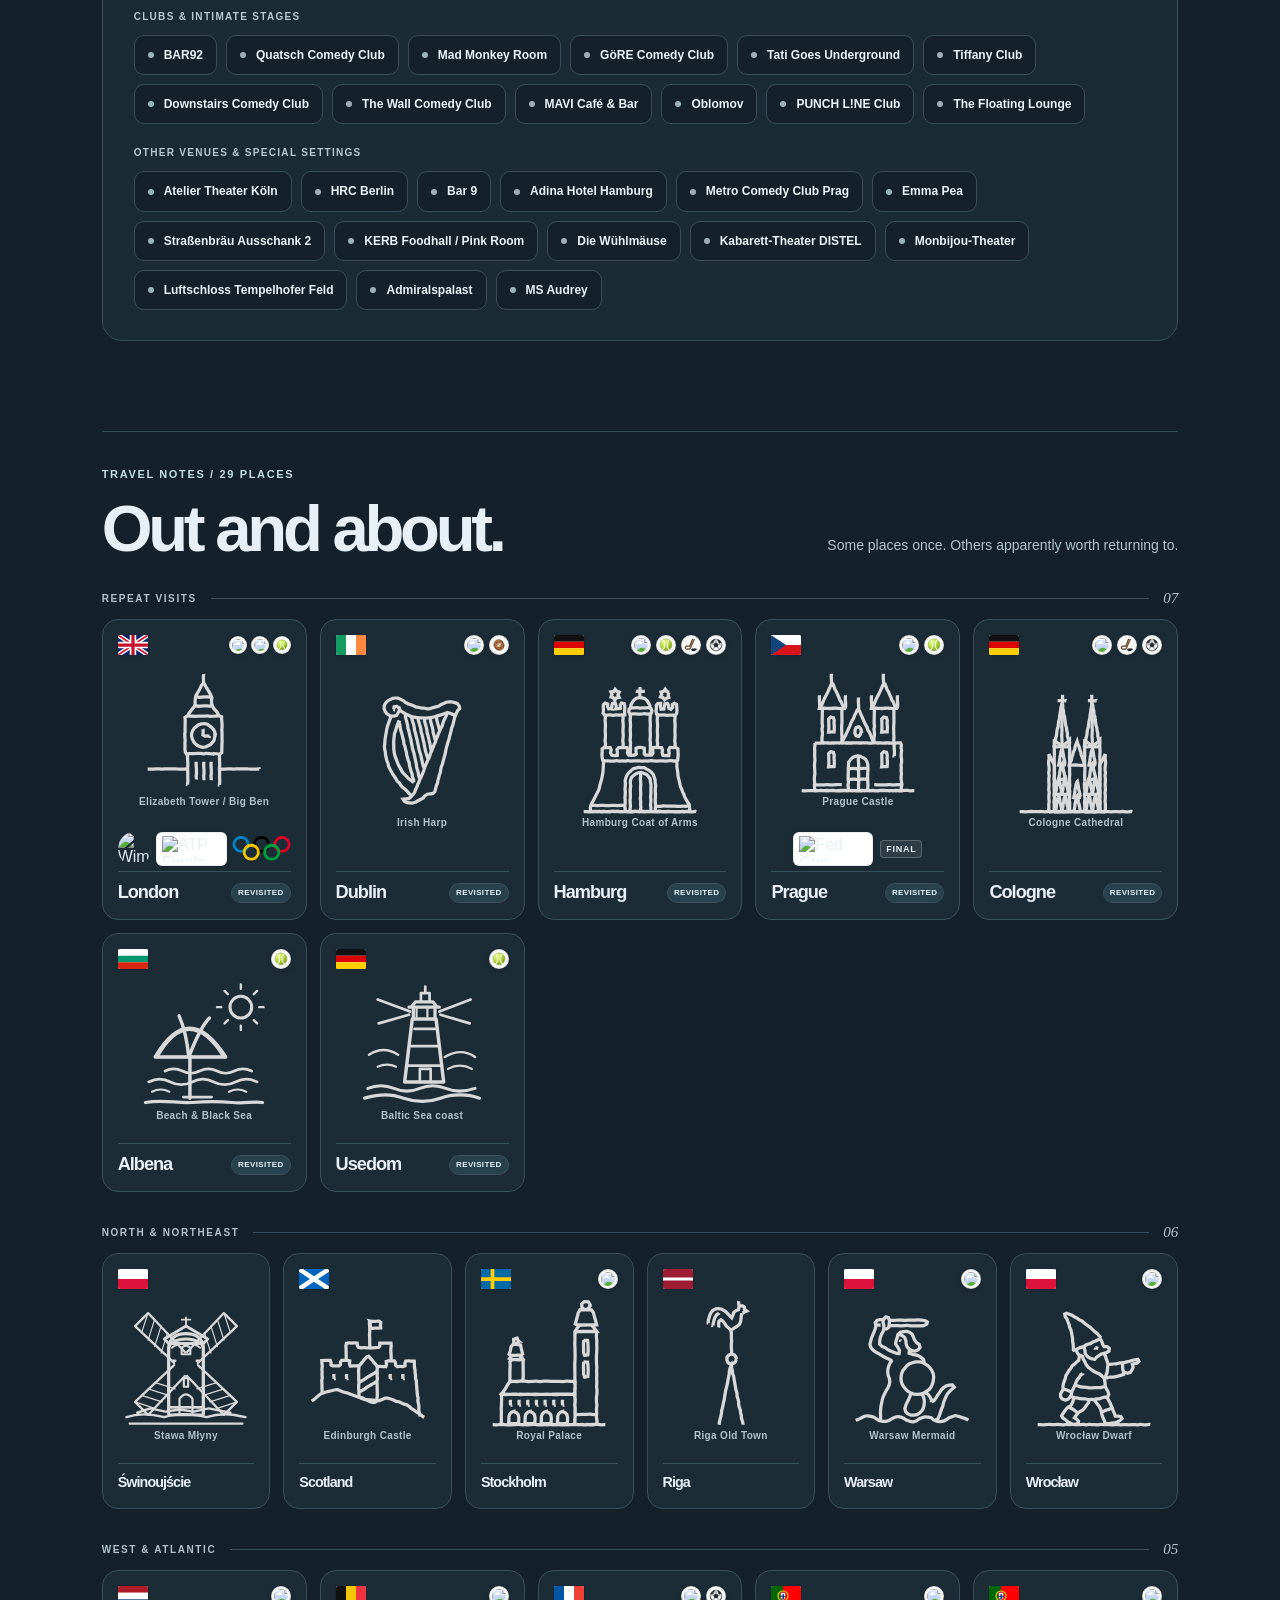
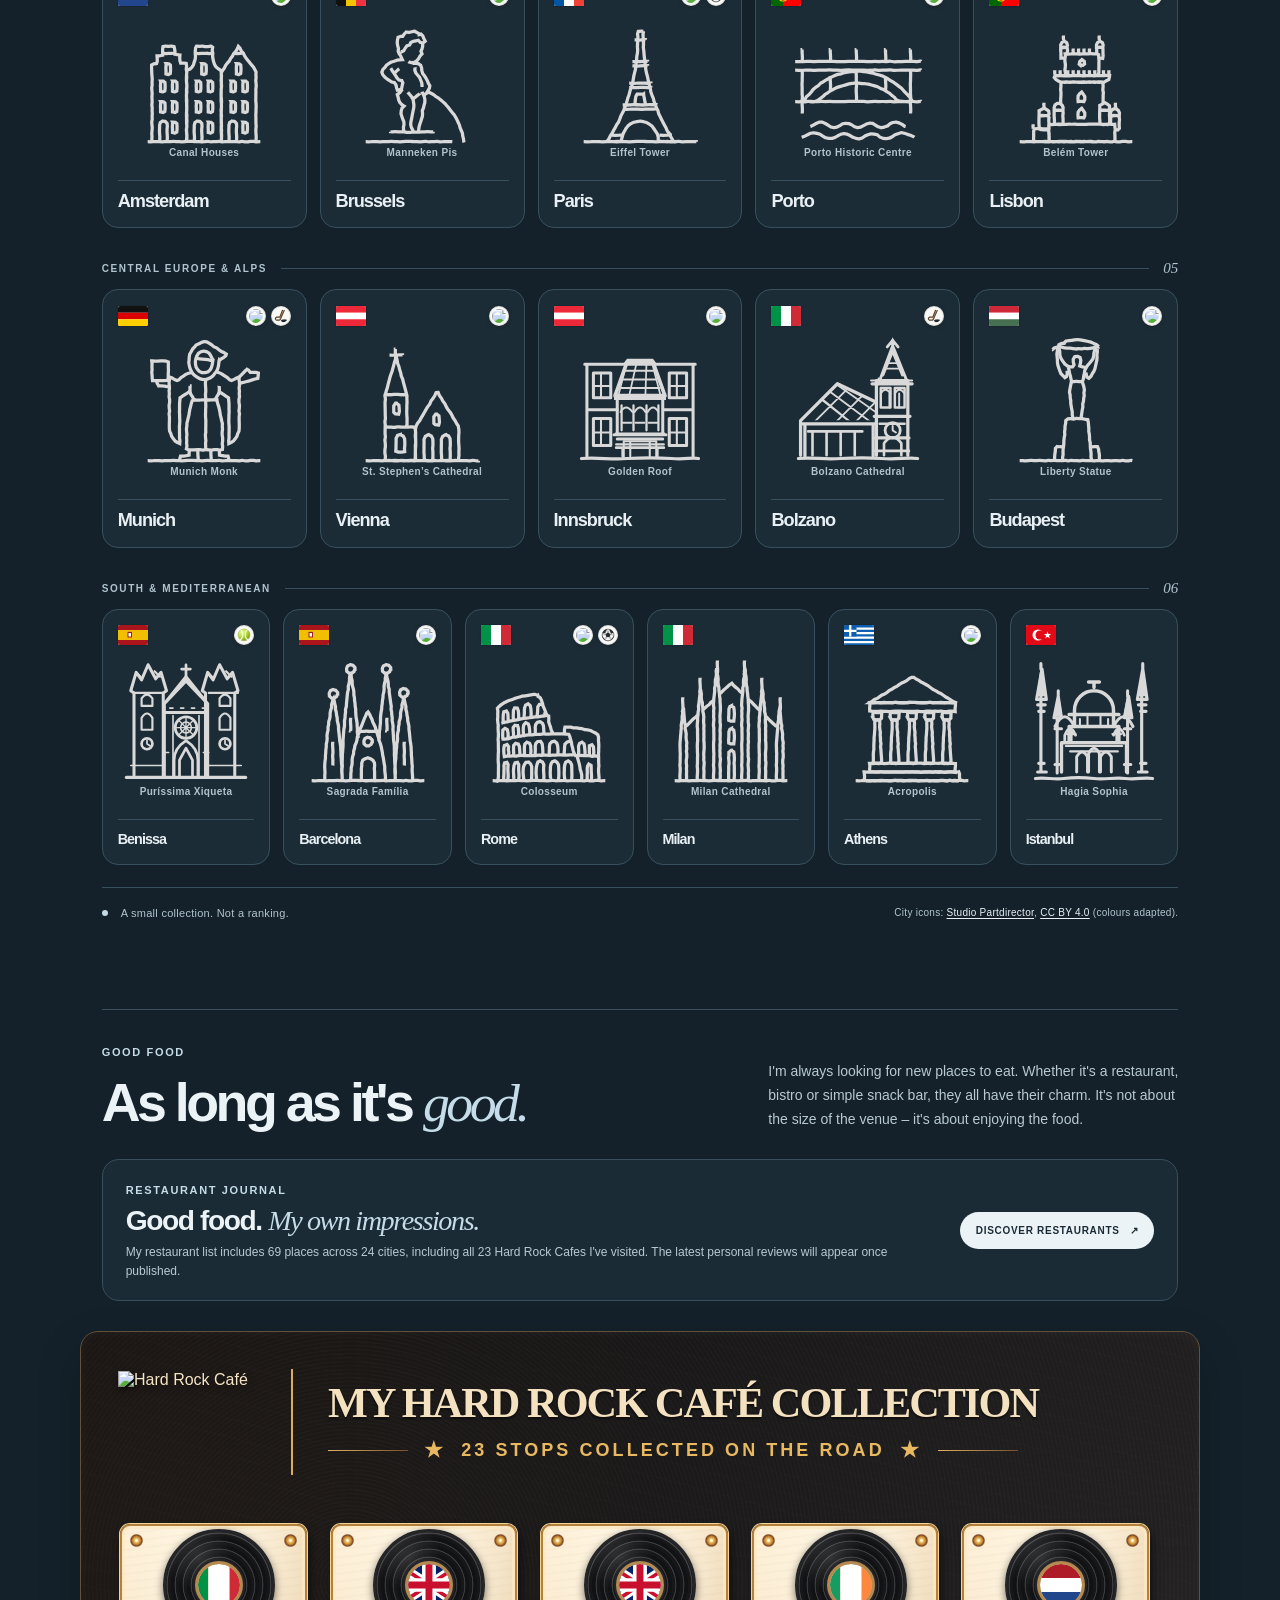
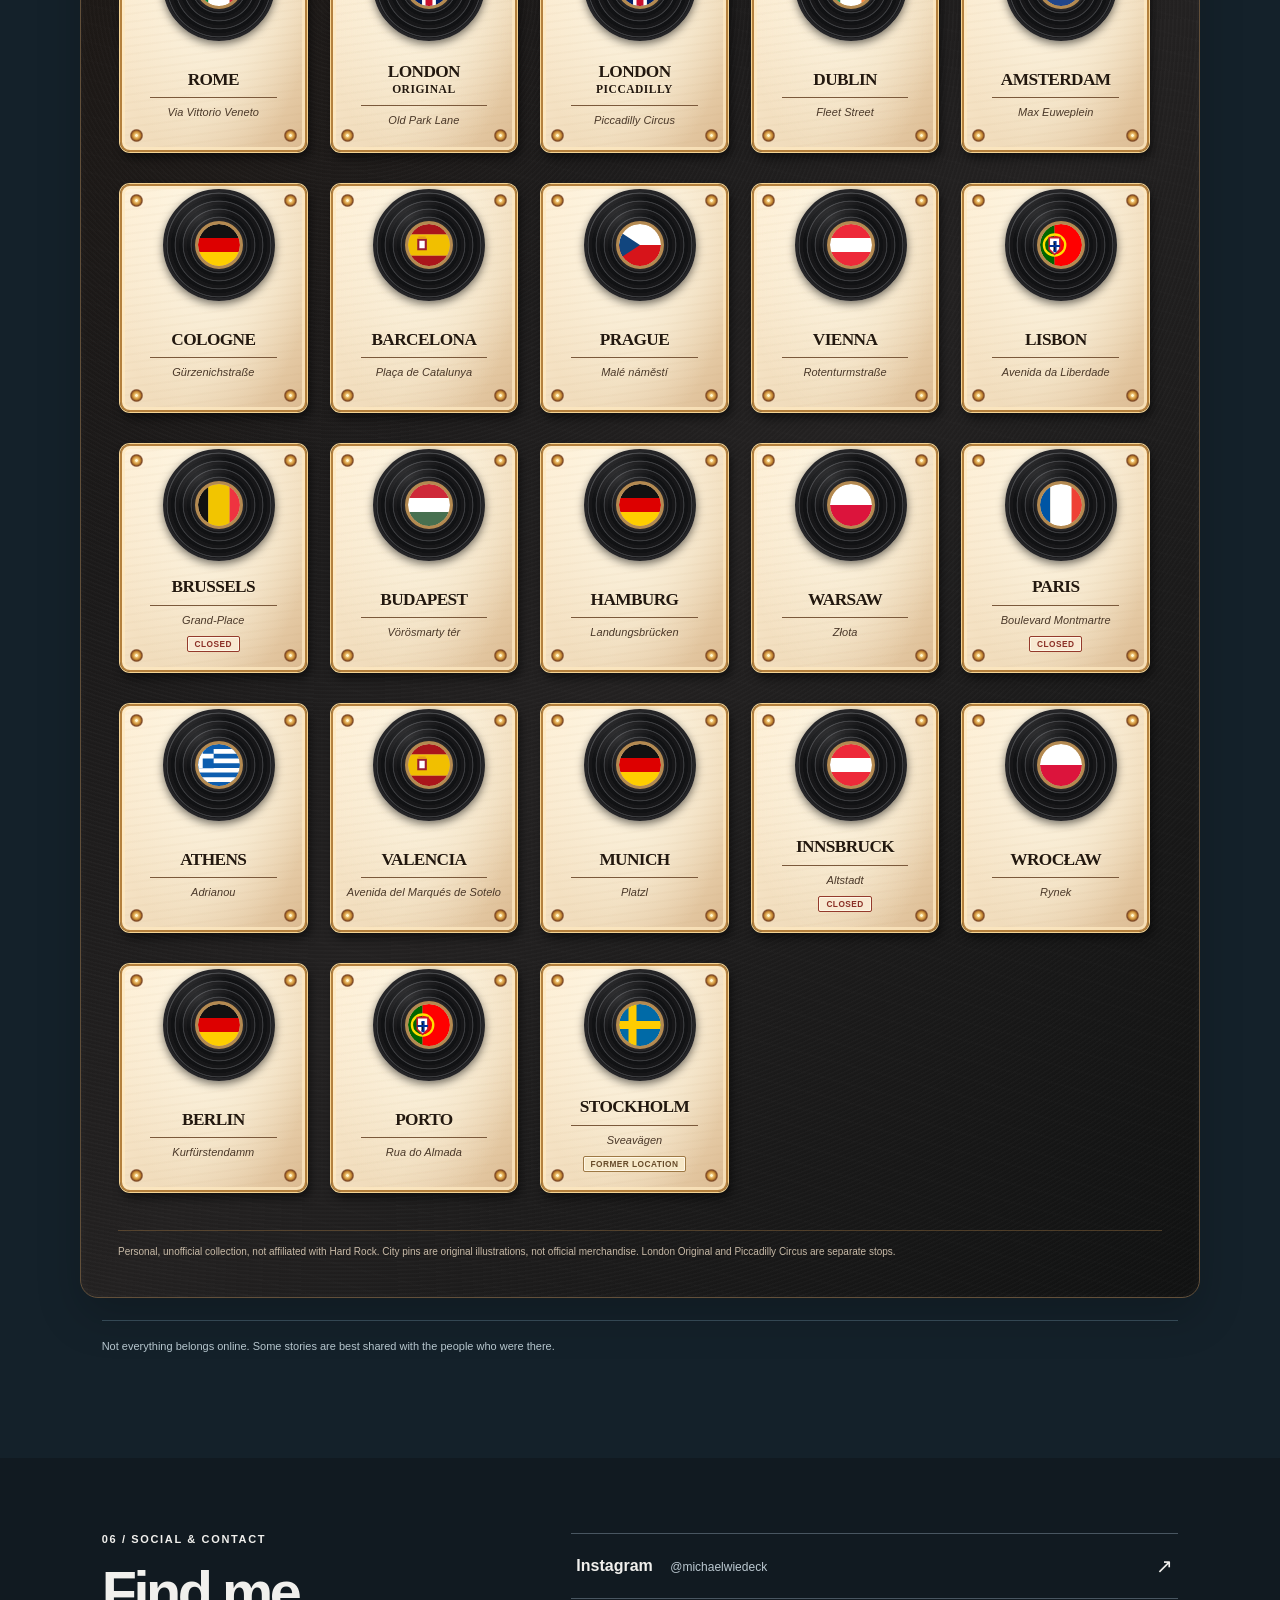
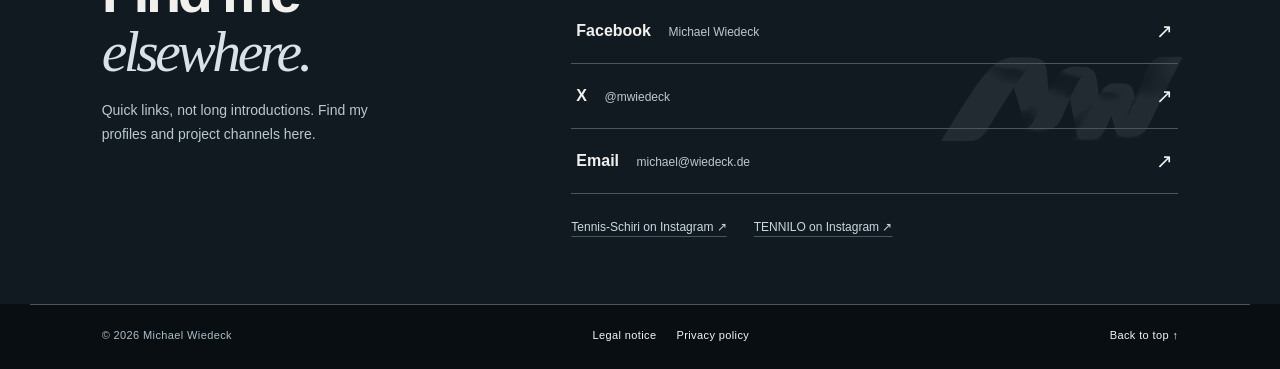
==== commit 181a841d: "Present ClubDisplay BASIC and PLUS product variants" ====
--- a/public/en/index.html
+++ b/public/en/index.html
@@ -250,7 +250,7 @@
         <span class="index-description"><strong>TENNILO Score – keep score right from your wrist.</strong> A tennis scorekeeping app for Apple Watch, with an accompanying iPhone app. Planned beta test: 27 December 2026 at a ranking tournament in Bad Saarow; targeted launch in spring 2027.</span>
         <span class="index-arrow" aria-hidden="true">↗</span>
       </a>
-      <a class="index-row" href="https://tennilo.de/en/clubdisplay/" target="_blank" rel="noopener noreferrer"><span class="index-number">04</span><span class="index-heading"><img class="project-logo project-logo--tennilo" src="../logos/tennilo-clubdisplay.png" alt="TENNILO ClubDisplay" loading="lazy" decoding="async" style="width:290px;max-width:100%;max-height:130px;object-fit:contain;object-position:left center"><span class="index-category">Digital club terminal · Pilot</span></span><span class="index-description"><strong>Your club on one display.</strong> Fixtures, events, news, sponsors, dining and weather. Booking integration subject to approval.</span><span class="index-arrow" aria-hidden="true">↗</span></a>
+      <a class="index-row" href="https://tennilo.de/en/clubdisplay/" target="_blank" rel="noopener noreferrer"><span class="index-number">04</span><span class="index-heading"><img class="project-logo project-logo--tennilo" src="../logos/tennilo-clubdisplay.png" alt="TENNILO ClubDisplay" loading="lazy" decoding="async" style="width:290px;max-width:100%;max-height:130px;object-fit:contain;object-position:left center"><span class="index-category">BASIC &amp; PLUS · Pilot</span></span><span class="index-description"><strong>Your club on one display.</strong> Fixtures, events, news, sponsors, dining and weather. Booking integration subject to approval.</span><span class="index-arrow" aria-hidden="true">↗</span></a>
       <a class="index-row" href="https://tennilo.de/#projekte" target="_blank" rel="noopener noreferrer" aria-label="TENNILO Tournament – open product website in a new tab">
         <span class="index-number">05</span>
         <span class="index-heading"><img class="project-logo project-logo--tennilo" src="../logos/tennilo-tournament-transparent.png?v=tt04-corrected-20261124" alt="TENNILO Tournament" width="1361" height="390" loading="lazy" decoding="async"><span class="index-category">Tournament management · In development</span></span>
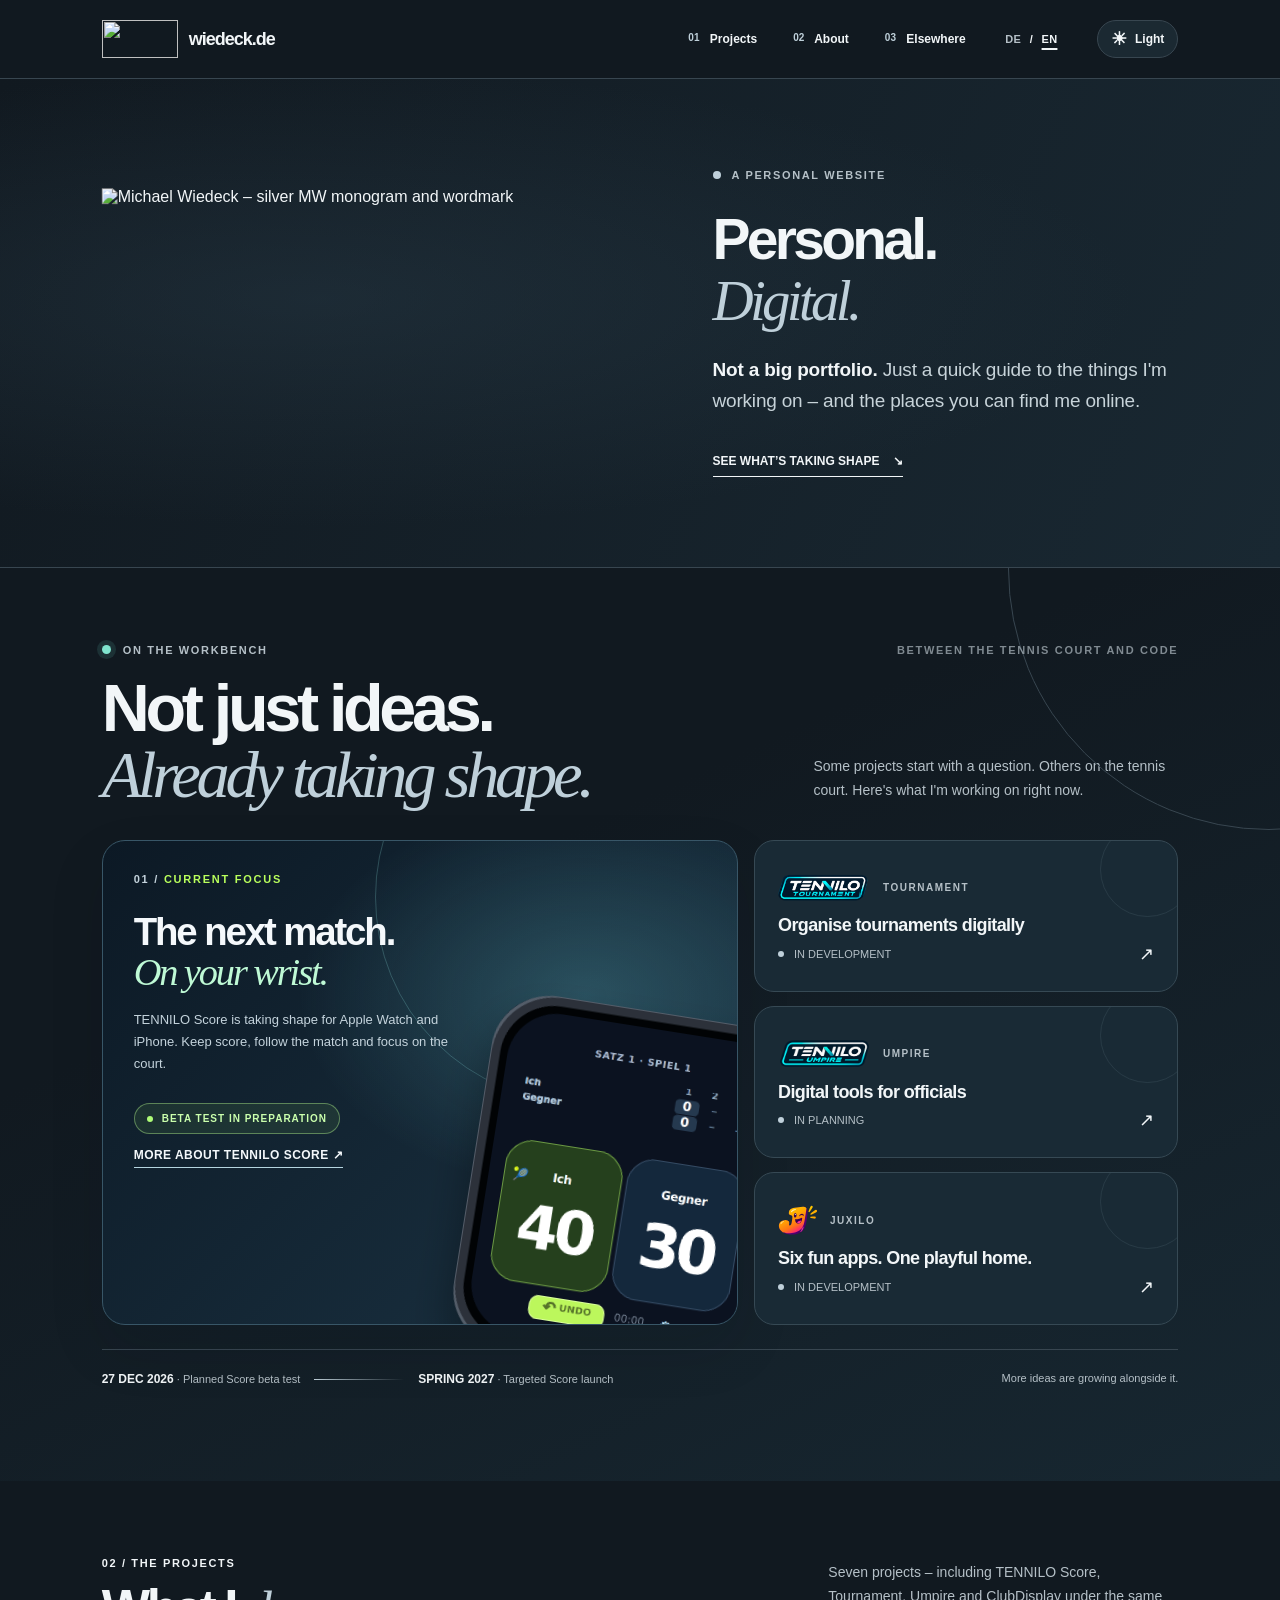
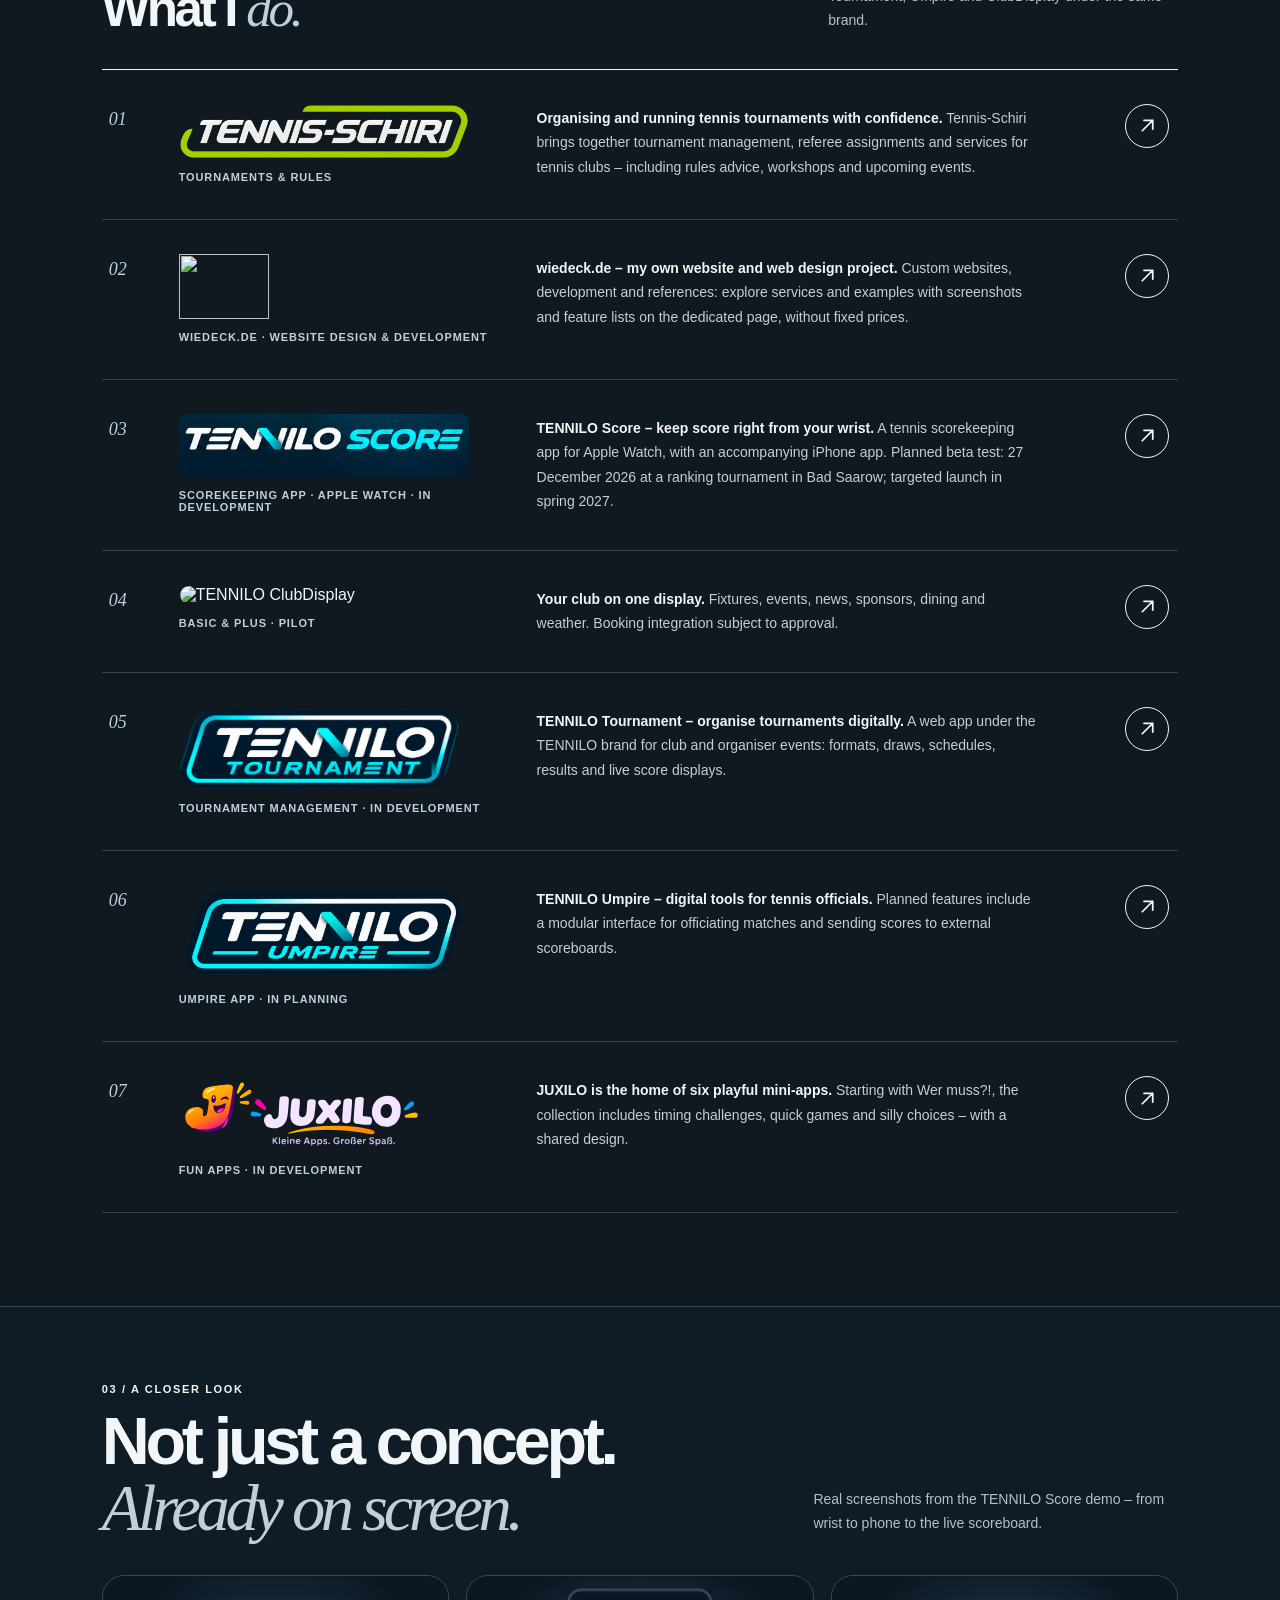
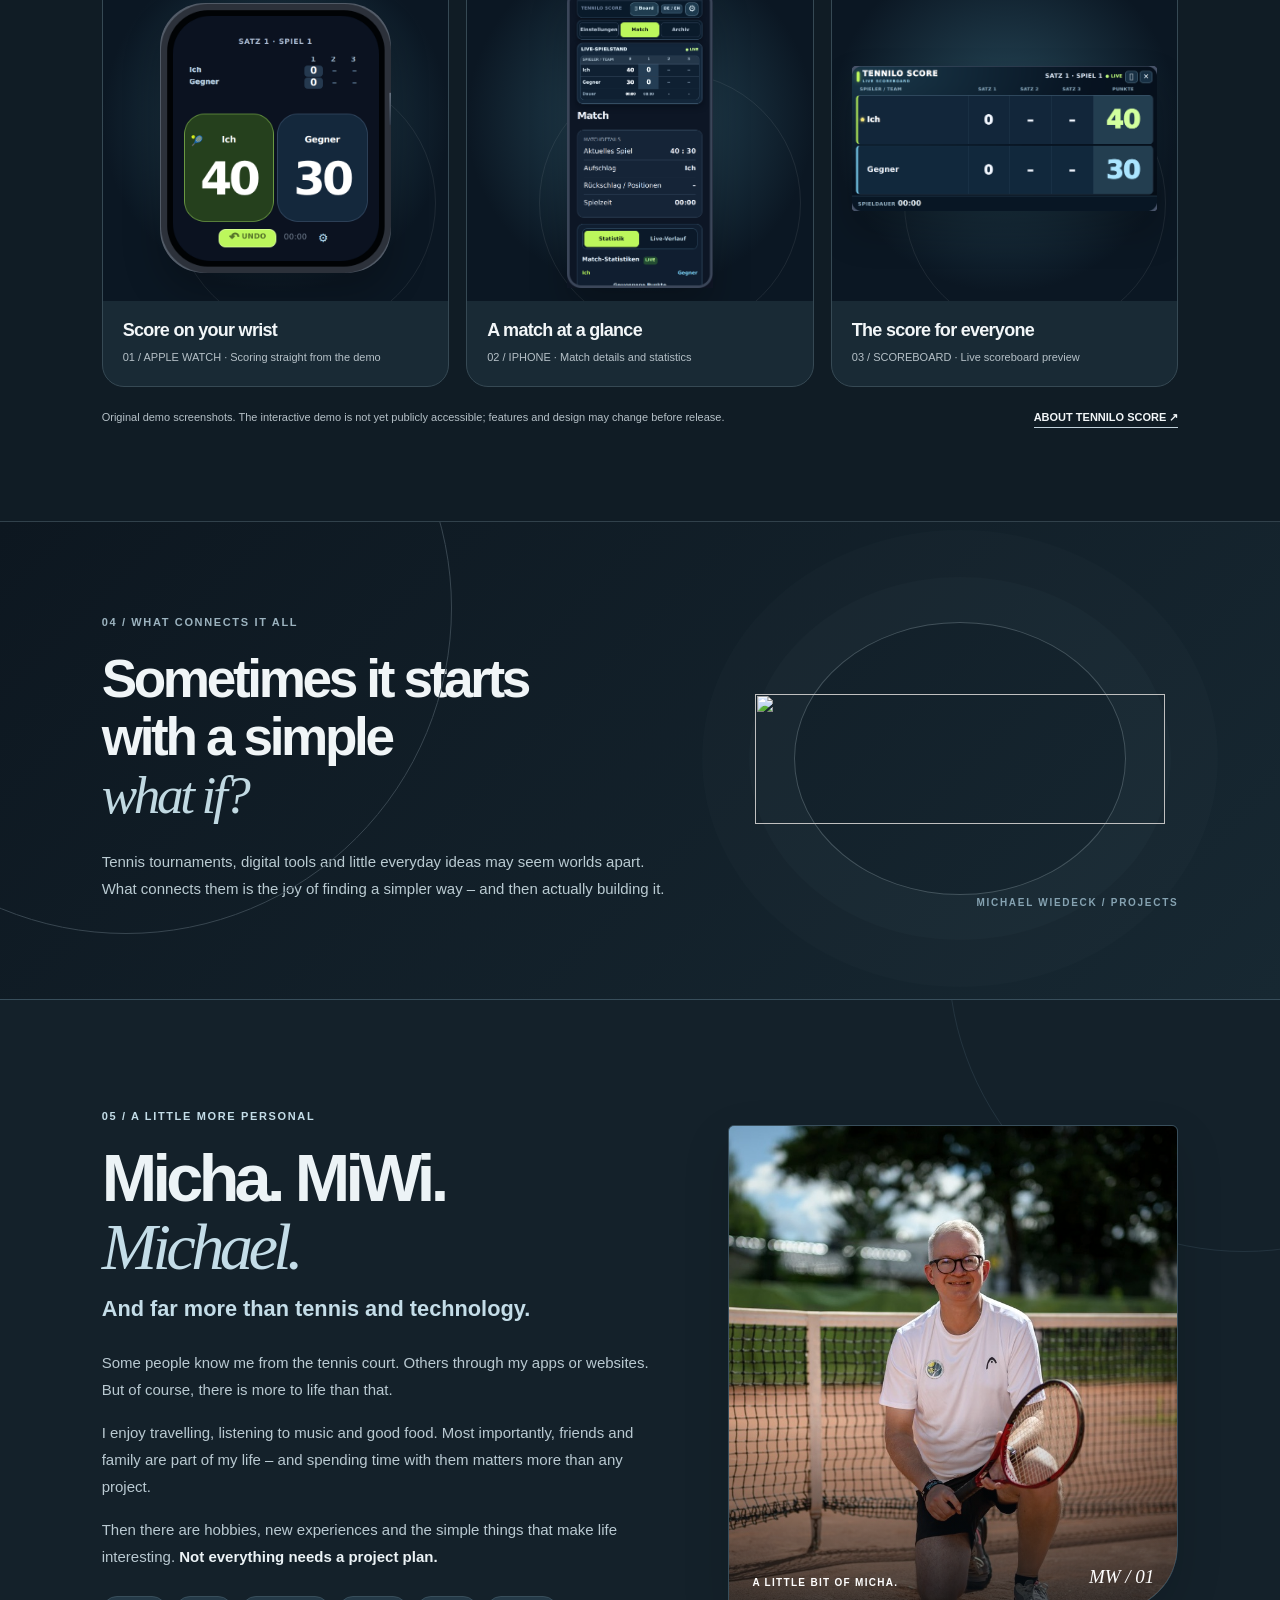
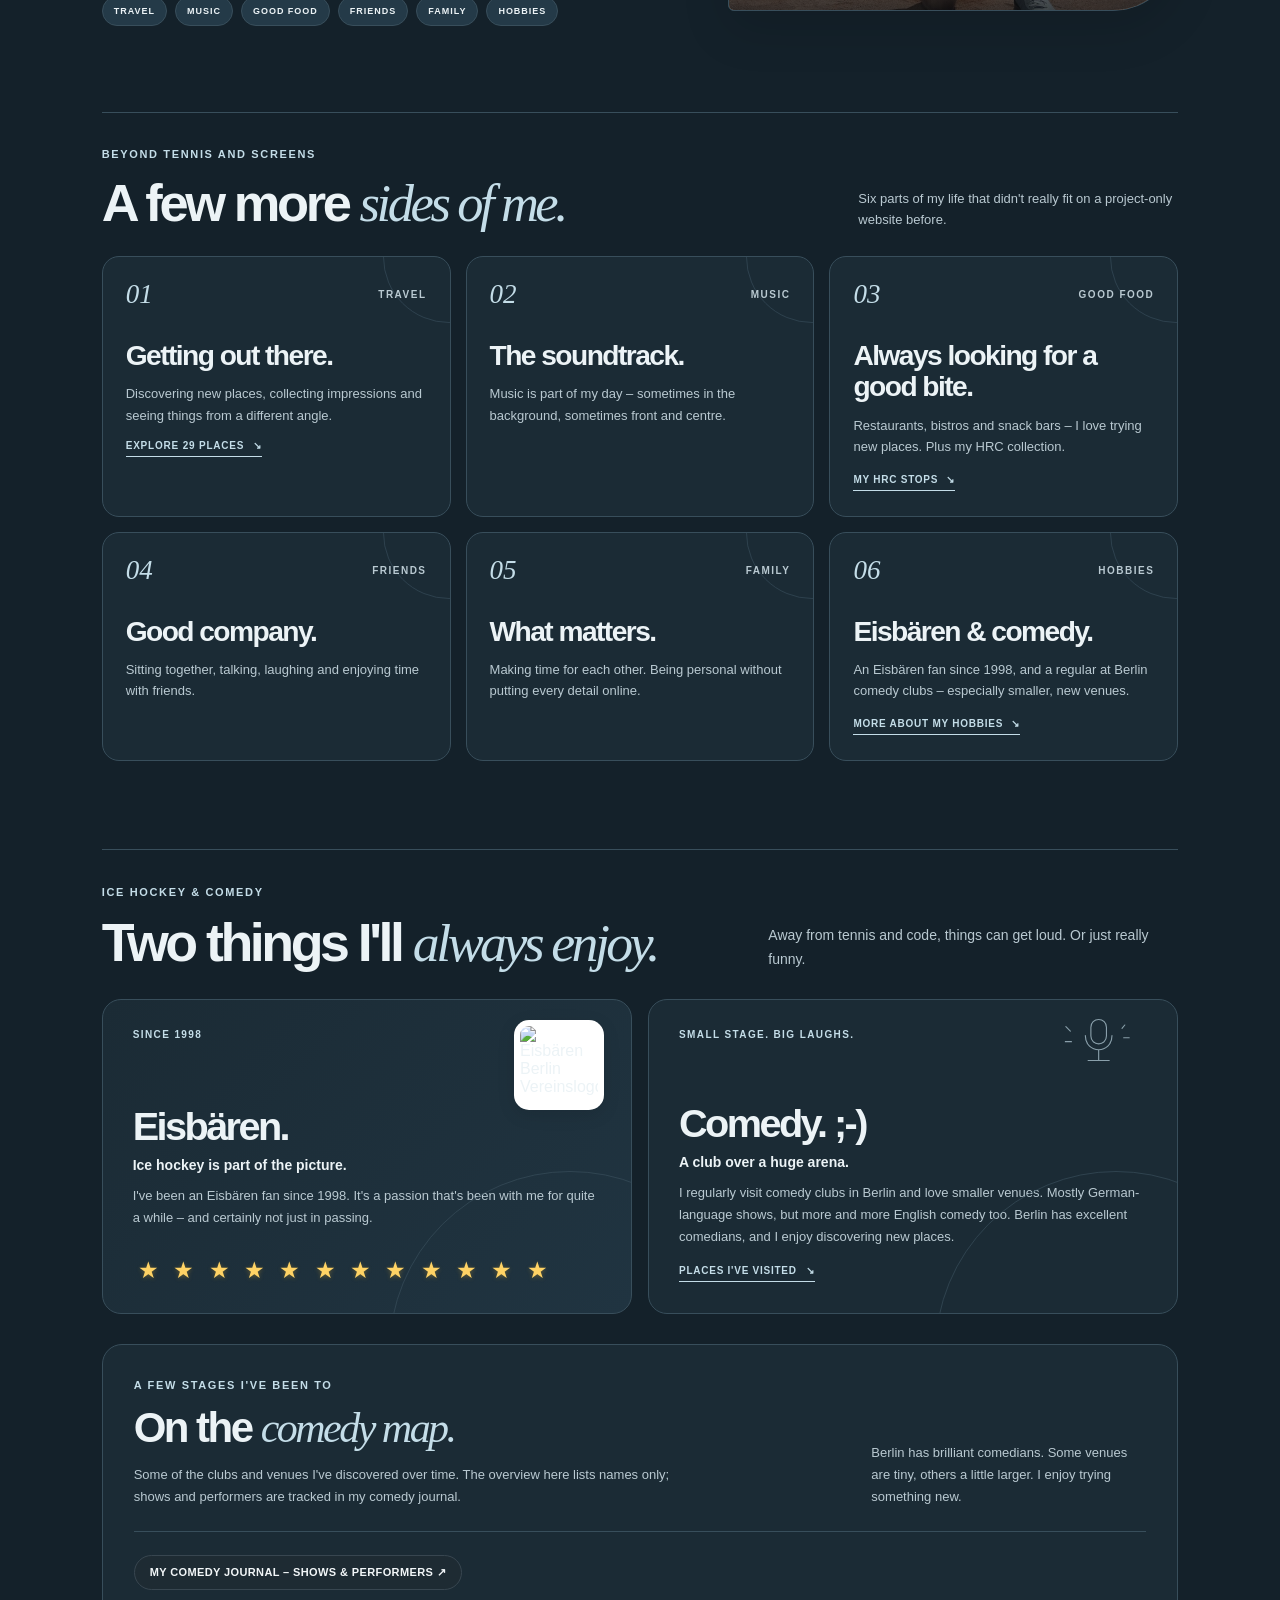
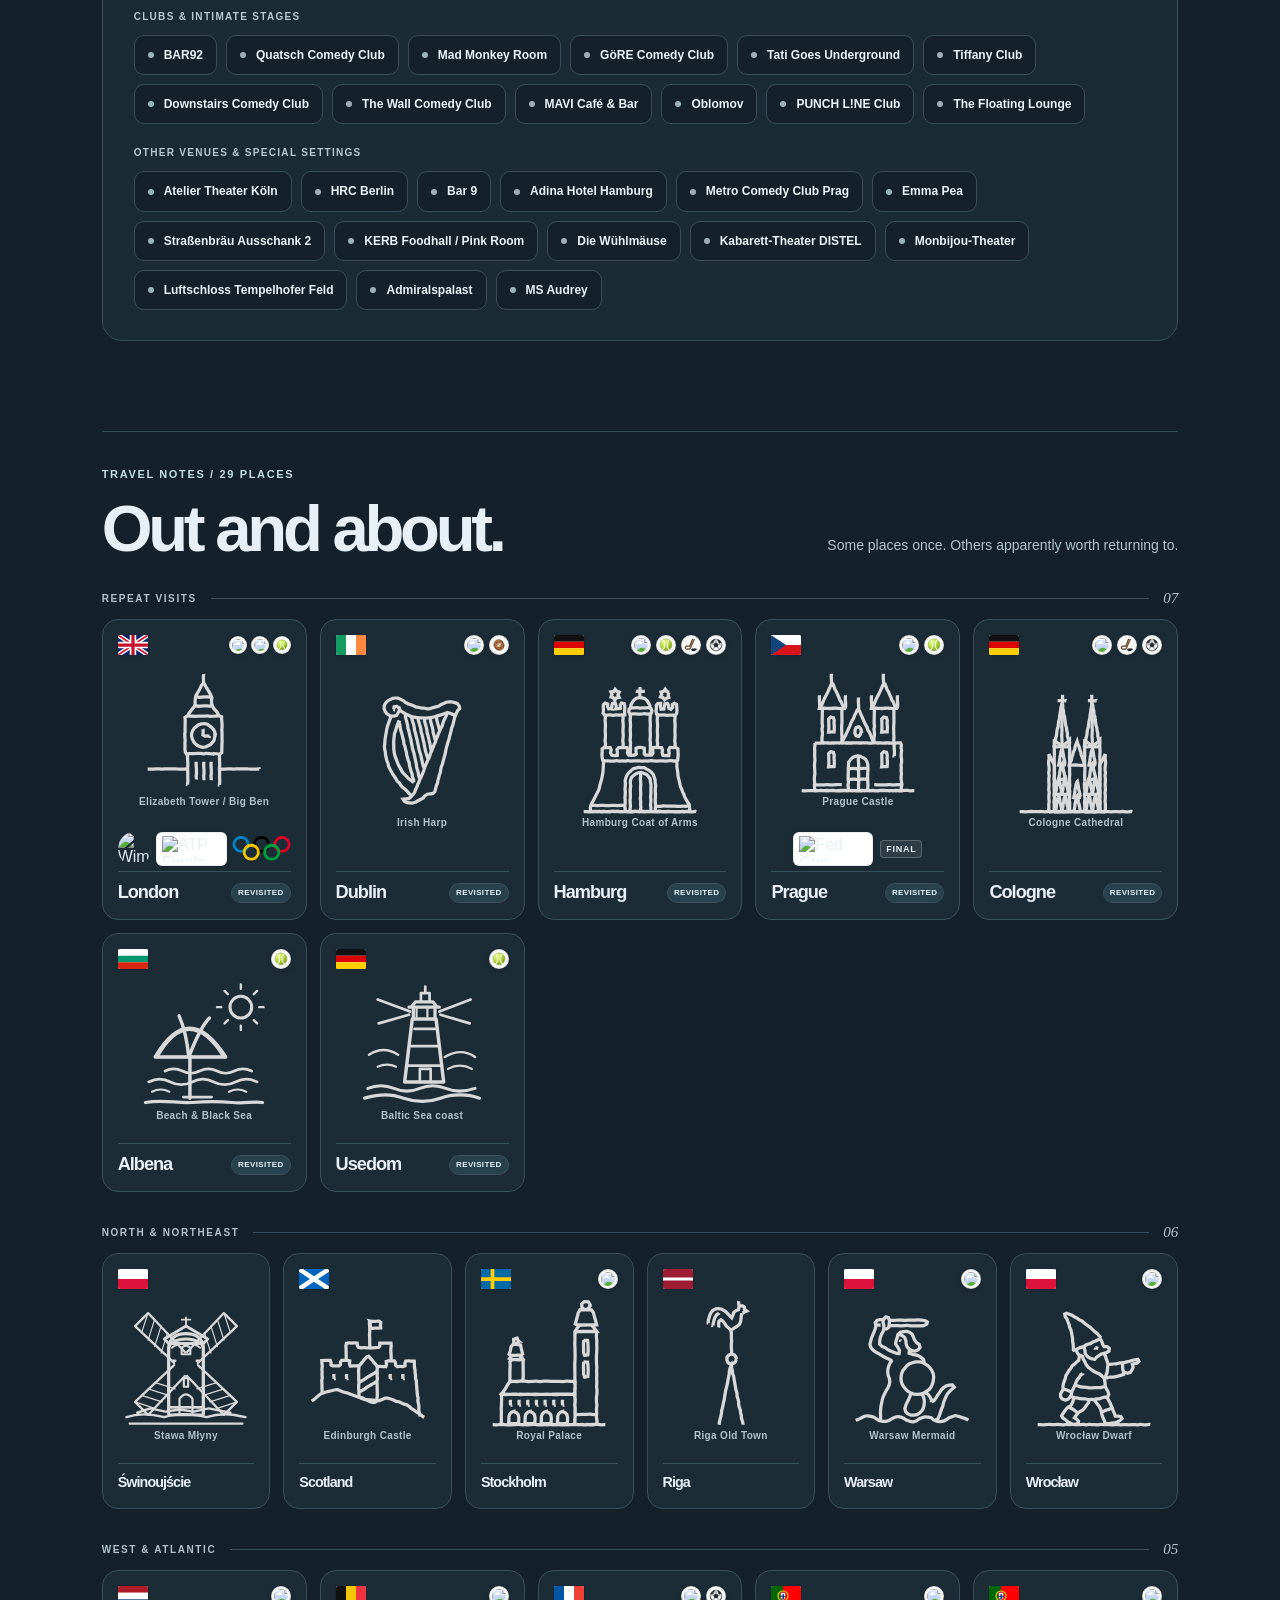
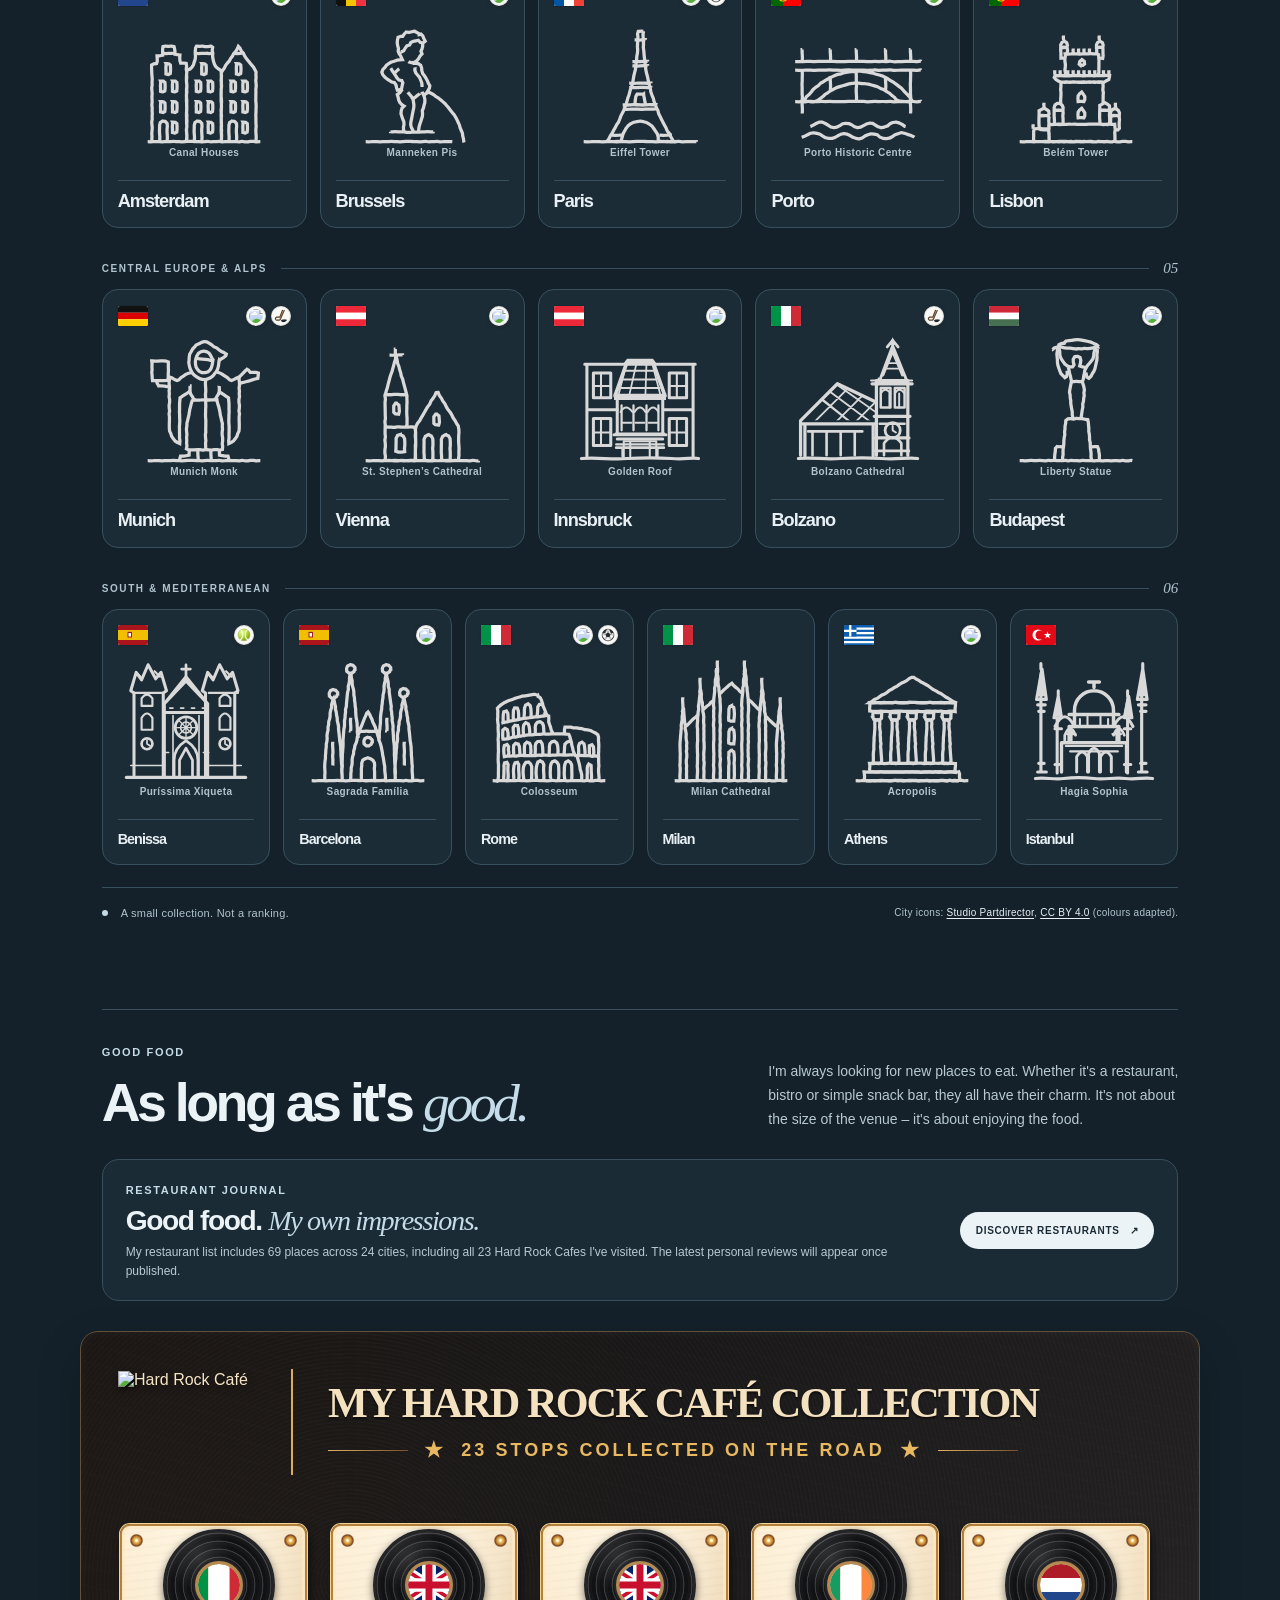
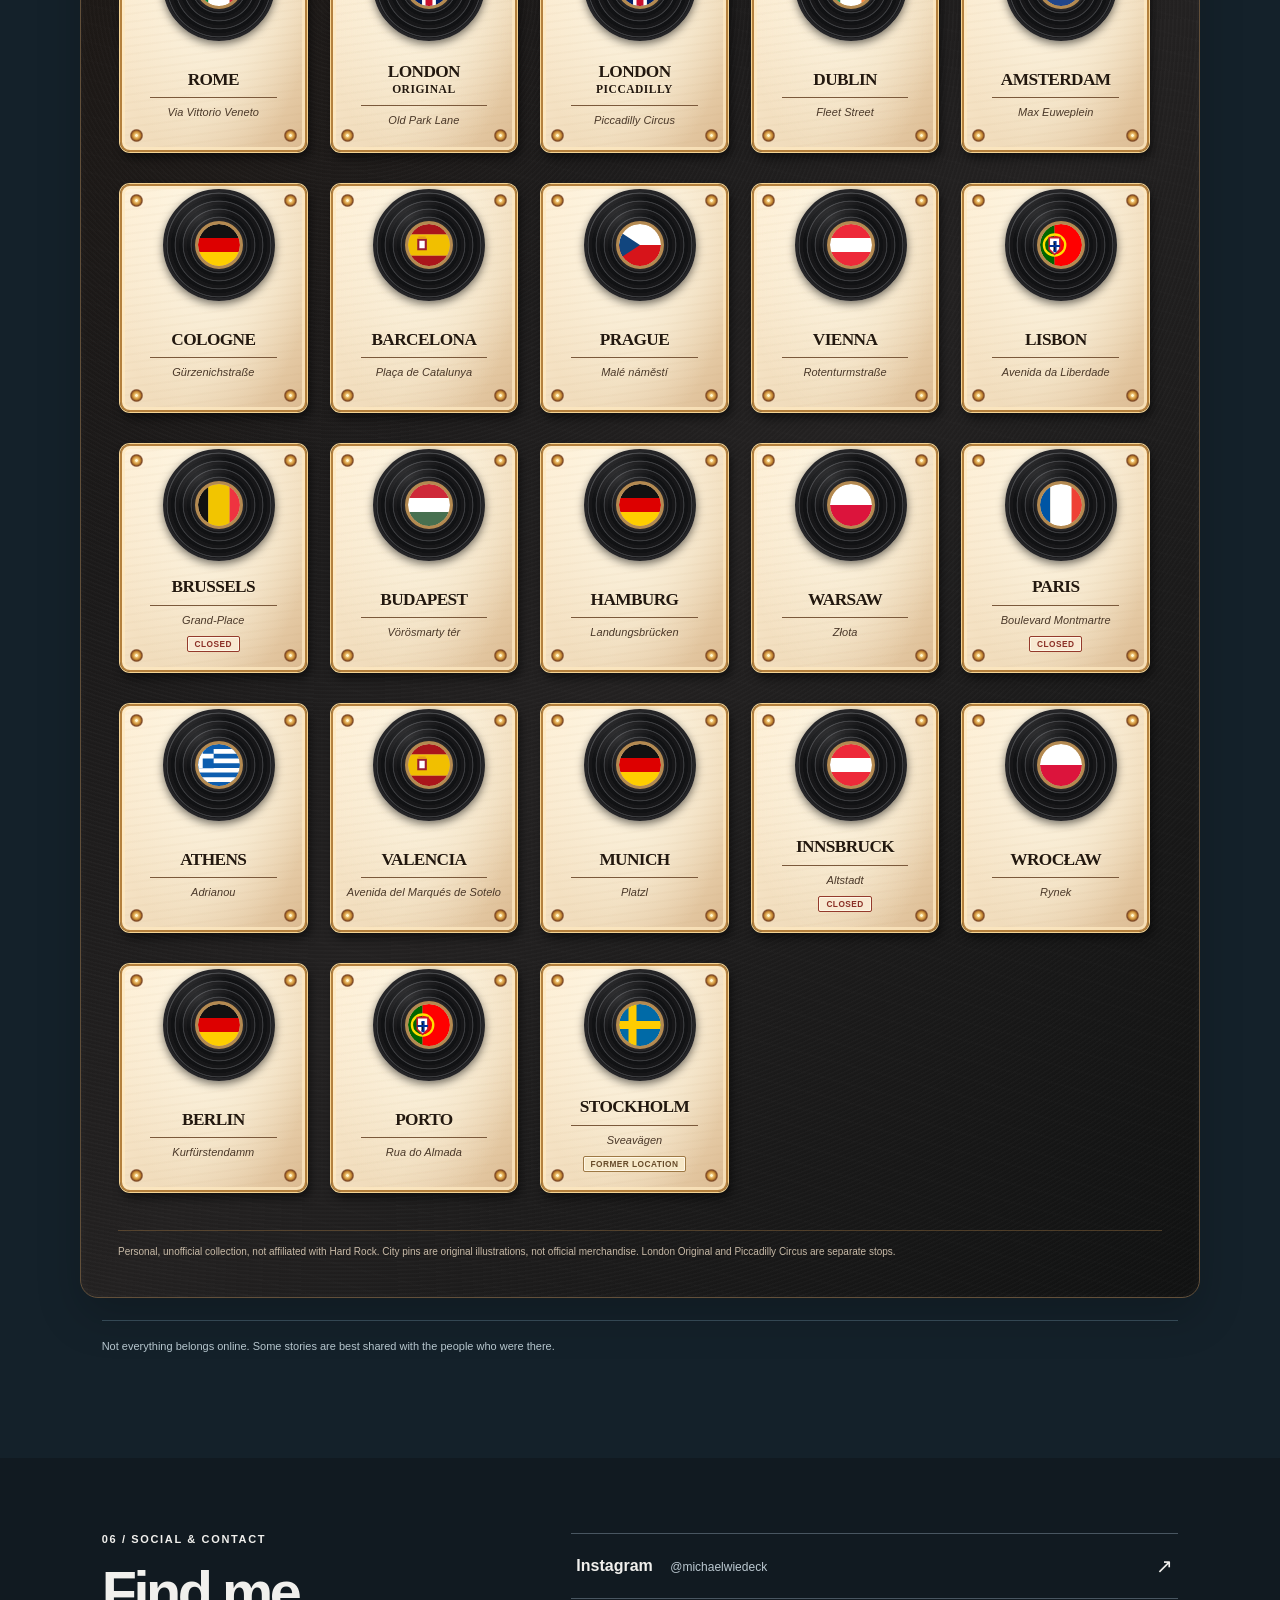
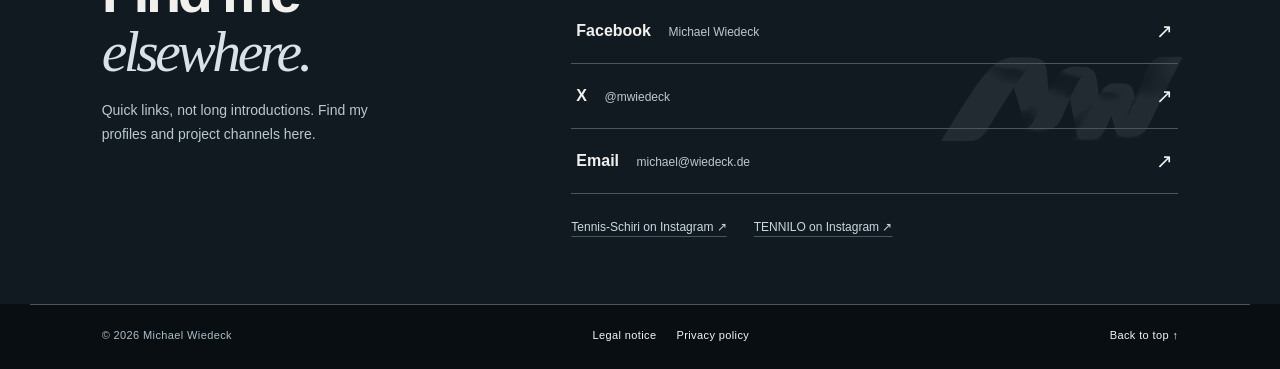
==== commit 0f505104: "Mobil: TENNILO ClubDisplay im Hellmodus kontrastreich und Projektpfeile als SVG statt Emoji darstell" ====
--- a/public/en/index.html
+++ b/public/en/index.html
@@ -97,6 +97,12 @@
 .project-logo--tennilo{width:290px}
 .project-logo--score{width:290px;border-radius:7px}
 .project-logo--umpire{width:290px}
+/* ClubDisplay uses a near-white brand logo: show it on a brand-navy plate
+   only in light mode, preserving the original transparent artwork. */
+.project-logo--clubdisplay{box-sizing:border-box;background:#102735;border:1px solid #25485a;border-radius:12px;padding:10px 12px}
+html[data-theme="dark"] .project-logo--clubdisplay{background:transparent;border-color:transparent}
+.index-arrow svg{width:21px;height:21px;display:block;flex:none;stroke:currentColor}
+
 .logo-mode-dark{display:none}
 html[data-theme="dark"] .logo-mode-light{display:none}
 html[data-theme="dark"] .logo-mode-dark{display:block}
@@ -236,38 +242,38 @@
         <span class="index-number">01</span>
         <span class="index-heading"><img class="project-logo project-logo--ts logo-mode-light" src="../logos/tennis-schiri-on-light.png" alt="Tennis-Schiri" width="1080" height="205" loading="lazy" decoding="async"><img class="project-logo project-logo--ts logo-mode-dark" src="../logos/tennis-schiri.png" alt="Tennis-Schiri" width="1080" height="205" loading="lazy" decoding="async"><span class="index-category">Tournaments &amp; rules</span></span>
         <span class="index-description"><strong>Organising and running tennis tournaments with confidence.</strong> Tennis-Schiri brings together tournament management, referee assignments and services for tennis clubs – including rules advice, workshops and upcoming events.</span>
-        <span class="index-arrow" aria-hidden="true">↗</span>
+        <span class="index-arrow" aria-hidden="true"><svg xmlns="http://www.w3.org/2000/svg" viewBox="0 0 24 24" width="21" height="21" aria-hidden="true" focusable="false" fill="none" stroke="currentColor" stroke-width="2" stroke-linecap="round" stroke-linejoin="round"><path d="M6 18 18 6M8 6h10v10"/></svg></span>
       </a>
       <a class="index-row index-row--websites" href="websites.html" aria-label="wiedeck.de – web design services and examples">
         <span class="index-number">02</span>
         <span class="index-heading"><span class="project-mw-symbol"><img class="project-logo-mw logo-mode-light mw-theme-light" src="../logos/mw-symbol-light.png?v=20261125-mwtheme05" alt="MW" width="662" height="240" loading="lazy" decoding="async"><img class="project-logo-mw logo-mode-dark mw-theme-dark" src="../logos/mw-symbol-dark.png?v=20261125-mwtheme05" alt="" width="662" height="240" loading="lazy" decoding="async"></span><span class="index-category">wiedeck.de · Website design &amp; development</span></span>
         <span class="index-description"><strong>wiedeck.de – my own website and web design project.</strong> Custom websites, development and references: explore services and examples with screenshots and feature lists on the dedicated page, without fixed prices.</span>
-        <span class="index-arrow" aria-hidden="true">↗</span>
+        <span class="index-arrow" aria-hidden="true"><svg xmlns="http://www.w3.org/2000/svg" viewBox="0 0 24 24" width="21" height="21" aria-hidden="true" focusable="false" fill="none" stroke="currentColor" stroke-width="2" stroke-linecap="round" stroke-linejoin="round"><path d="M6 18 18 6M8 6h10v10"/></svg></span>
       </a>
       <a class="index-row" href="https://tennilo.de/#score" target="_blank" rel="noopener noreferrer" aria-label="TENNILO Score – open TENNILO website in a new tab">
         <span class="index-number">03</span>
         <span class="index-heading"><img class="project-logo project-logo--score logo-mode-light" src="../logos/tennilo-score-transparent.png" alt="TENNILO Score" width="863" height="121" loading="lazy" decoding="async"><img class="project-logo project-logo--score logo-mode-dark" src="../logos/tennilo-score-dark-original.png" alt="TENNILO Score" width="863" height="121" loading="lazy" decoding="async"><span class="index-category">Scorekeeping app · Apple Watch · In development</span></span>
         <span class="index-description"><strong>TENNILO Score – keep score right from your wrist.</strong> A tennis scorekeeping app for Apple Watch, with an accompanying iPhone app. Planned beta test: 27 December 2026 at a ranking tournament in Bad Saarow; targeted launch in spring 2027.</span>
-        <span class="index-arrow" aria-hidden="true">↗</span>
+        <span class="index-arrow" aria-hidden="true"><svg xmlns="http://www.w3.org/2000/svg" viewBox="0 0 24 24" width="21" height="21" aria-hidden="true" focusable="false" fill="none" stroke="currentColor" stroke-width="2" stroke-linecap="round" stroke-linejoin="round"><path d="M6 18 18 6M8 6h10v10"/></svg></span>
       </a>
-      <a class="index-row" href="https://tennilo.de/en/clubdisplay/" target="_blank" rel="noopener noreferrer"><span class="index-number">04</span><span class="index-heading"><img class="project-logo project-logo--tennilo" src="../logos/tennilo-clubdisplay.png" alt="TENNILO ClubDisplay" loading="lazy" decoding="async" style="width:290px;max-width:100%;max-height:130px;object-fit:contain;object-position:left center"><span class="index-category">BASIC &amp; PLUS · Pilot</span></span><span class="index-description"><strong>Your club on one display.</strong> Fixtures, events, news, sponsors, dining and weather. Booking integration subject to approval.</span><span class="index-arrow" aria-hidden="true">↗</span></a>
+      <a class="index-row" href="https://tennilo.de/en/clubdisplay/" target="_blank" rel="noopener noreferrer"><span class="index-number">04</span><span class="index-heading"><img class="project-logo project-logo--tennilo project-logo--clubdisplay" src="../logos/tennilo-clubdisplay.png" alt="TENNILO ClubDisplay" loading="lazy" decoding="async" style="width:290px;max-width:100%;max-height:130px;object-fit:contain;object-position:left center"><span class="index-category">BASIC &amp; PLUS · Pilot</span></span><span class="index-description"><strong>Your club on one display.</strong> Fixtures, events, news, sponsors, dining and weather. Booking integration subject to approval.</span><span class="index-arrow" aria-hidden="true"><svg xmlns="http://www.w3.org/2000/svg" viewBox="0 0 24 24" width="21" height="21" aria-hidden="true" focusable="false" fill="none" stroke="currentColor" stroke-width="2" stroke-linecap="round" stroke-linejoin="round"><path d="M6 18 18 6M8 6h10v10"/></svg></span></a>
       <a class="index-row" href="https://tennilo.de/#projekte" target="_blank" rel="noopener noreferrer" aria-label="TENNILO Tournament – open product website in a new tab">
         <span class="index-number">05</span>
         <span class="index-heading"><img class="project-logo project-logo--tennilo" src="../logos/tennilo-tournament-transparent.png?v=tt04-corrected-20261124" alt="TENNILO Tournament" width="1361" height="390" loading="lazy" decoding="async"><span class="index-category">Tournament management · In development</span></span>
         <span class="index-description"><strong>TENNILO Tournament – organise tournaments digitally.</strong> A web app under the TENNILO brand for club and organiser events: formats, draws, schedules, results and live score displays.</span>
-        <span class="index-arrow" aria-hidden="true">↗</span>
+        <span class="index-arrow" aria-hidden="true"><svg xmlns="http://www.w3.org/2000/svg" viewBox="0 0 24 24" width="21" height="21" aria-hidden="true" focusable="false" fill="none" stroke="currentColor" stroke-width="2" stroke-linecap="round" stroke-linejoin="round"><path d="M6 18 18 6M8 6h10v10"/></svg></span>
       </a>
       <a class="index-row" href="https://tennilo.de/#projekte" target="_blank" rel="noopener noreferrer" aria-label="TENNILO Umpire – open TENNILO website in a new tab">
         <span class="index-number">06</span>
         <span class="index-heading"><img class="project-logo project-logo--umpire" src="../logos/tennilo-umpire.png" alt="TENNILO Umpire" width="4096" height="1360" loading="lazy" decoding="async"><span class="index-category">Umpire app · In planning</span></span>
         <span class="index-description"><strong>TENNILO Umpire – digital tools for tennis officials.</strong> Planned features include a modular interface for officiating matches and sending scores to external scoreboards.</span>
-        <span class="index-arrow" aria-hidden="true">↗</span>
+        <span class="index-arrow" aria-hidden="true"><svg xmlns="http://www.w3.org/2000/svg" viewBox="0 0 24 24" width="21" height="21" aria-hidden="true" focusable="false" fill="none" stroke="currentColor" stroke-width="2" stroke-linecap="round" stroke-linejoin="round"><path d="M6 18 18 6M8 6h10v10"/></svg></span>
       </a>
       <a class="index-row index-row--juxilo" href="https://juxilo.de/" target="_blank" rel="noopener noreferrer" aria-label="Open JUXILO website in a new tab">
         <span class="index-number">07</span>
         <span class="index-heading"><span class="project-juxilo-heading"><img class="project-logo project-logo--juxilo juxilo-logo-horizontal juxilo-horizontal--light" src="../logos/juxilo-jx04-horizontal.svg" alt="JUXILO" width="2000" height="555" loading="lazy" decoding="async"><img class="project-logo project-logo--juxilo juxilo-logo-horizontal juxilo-horizontal--dark" src="../logos/juxilo-jx04-horizontal-dark.svg" alt="" width="2000" height="555" loading="lazy" decoding="async"></span><span class="index-category">Fun apps · In development</span></span>
         <span class="index-description"><strong>JUXILO is the home of six playful mini-apps.</strong> Starting with Wer muss?!, the collection includes timing challenges, quick games and silly choices – with a shared design.</span>
-        <span class="index-arrow" aria-hidden="true">↗</span>
+        <span class="index-arrow" aria-hidden="true"><svg xmlns="http://www.w3.org/2000/svg" viewBox="0 0 24 24" width="21" height="21" aria-hidden="true" focusable="false" fill="none" stroke="currentColor" stroke-width="2" stroke-linecap="round" stroke-linejoin="round"><path d="M6 18 18 6M8 6h10v10"/></svg></span>
       </a>
     </div>
   </div></section>
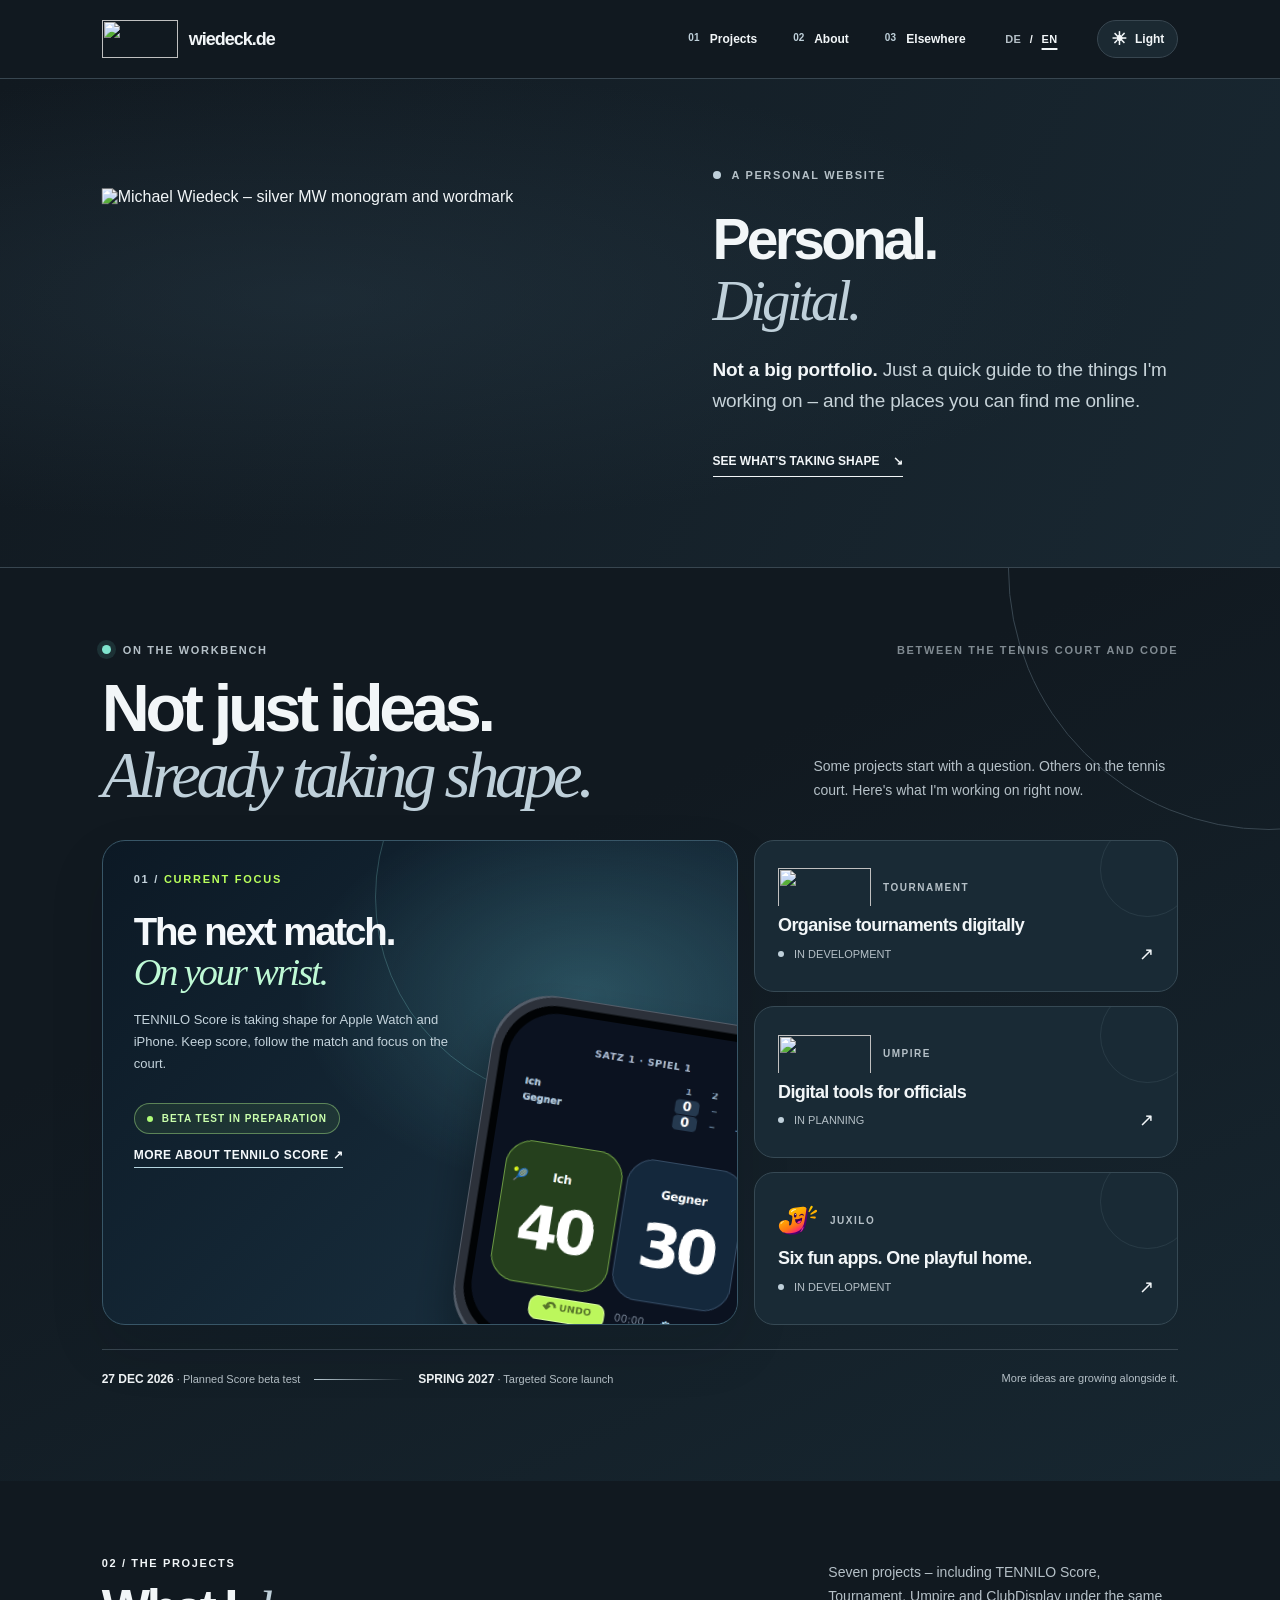
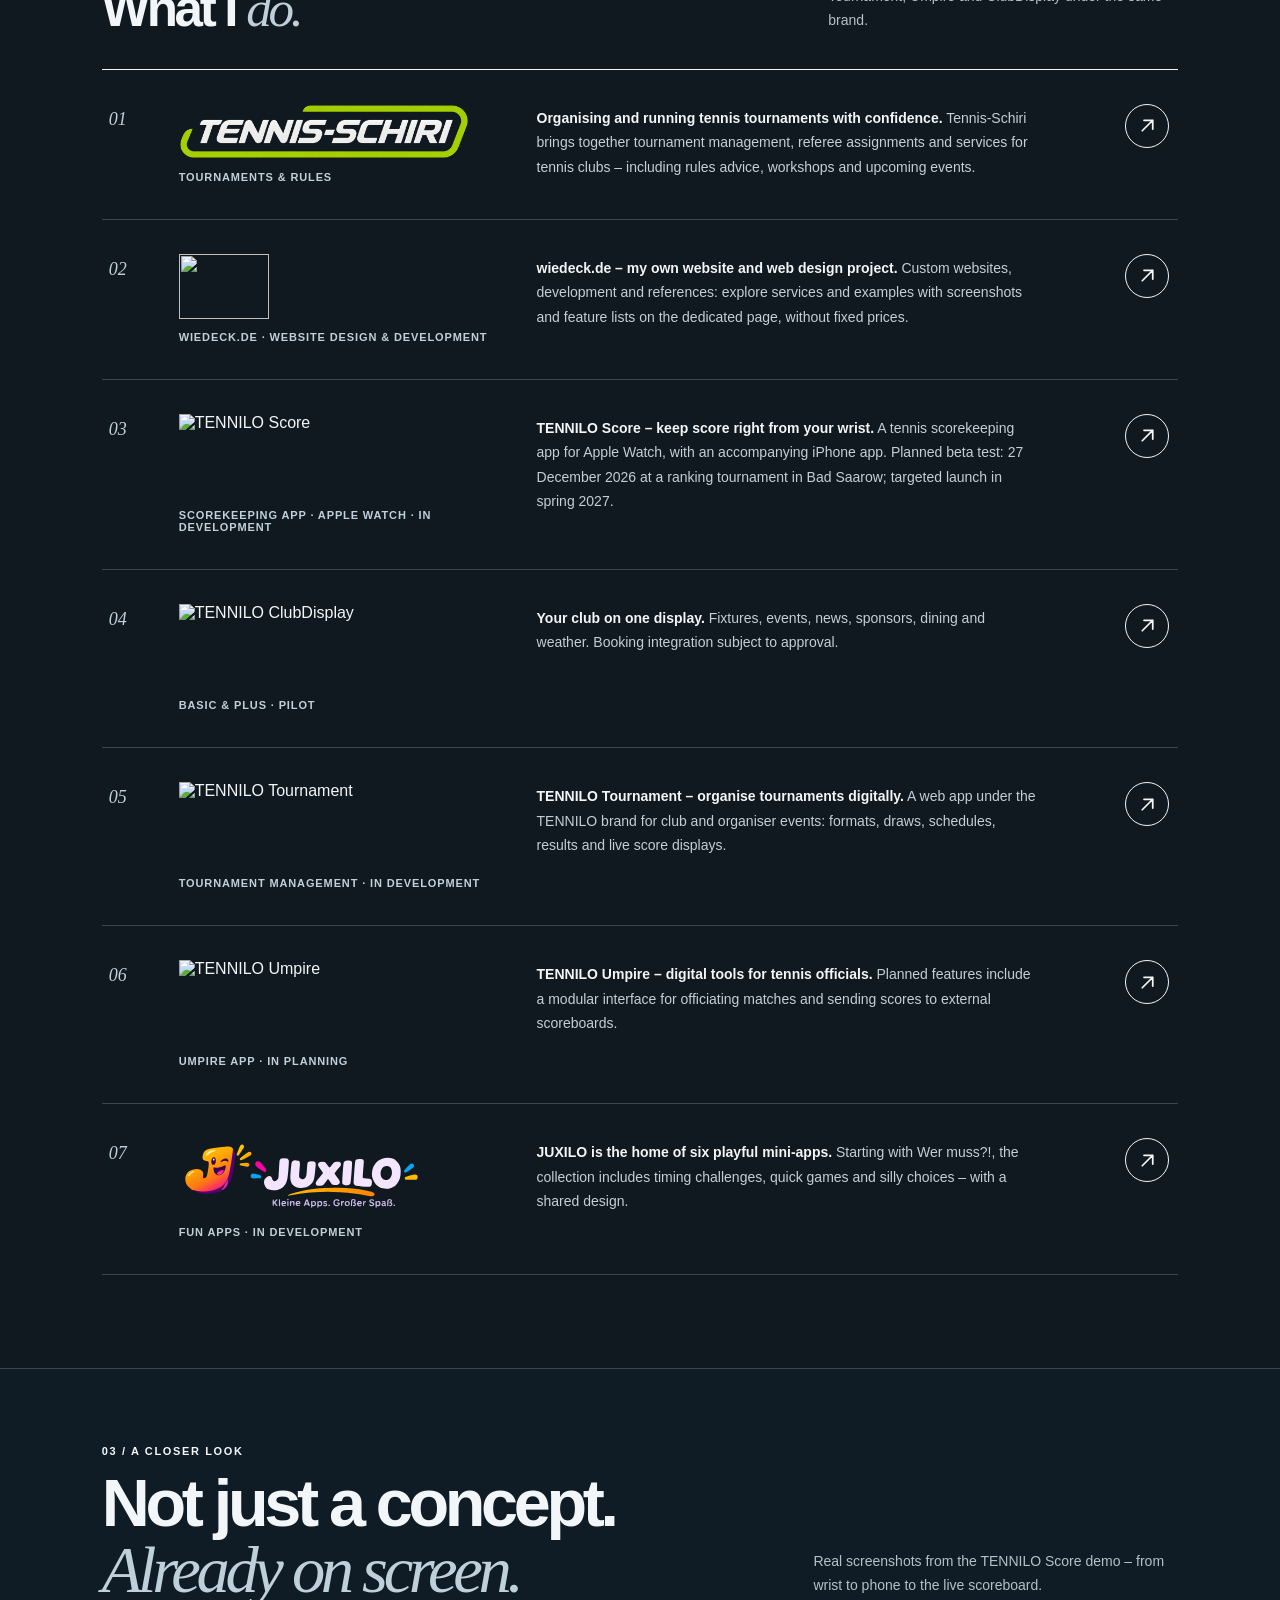
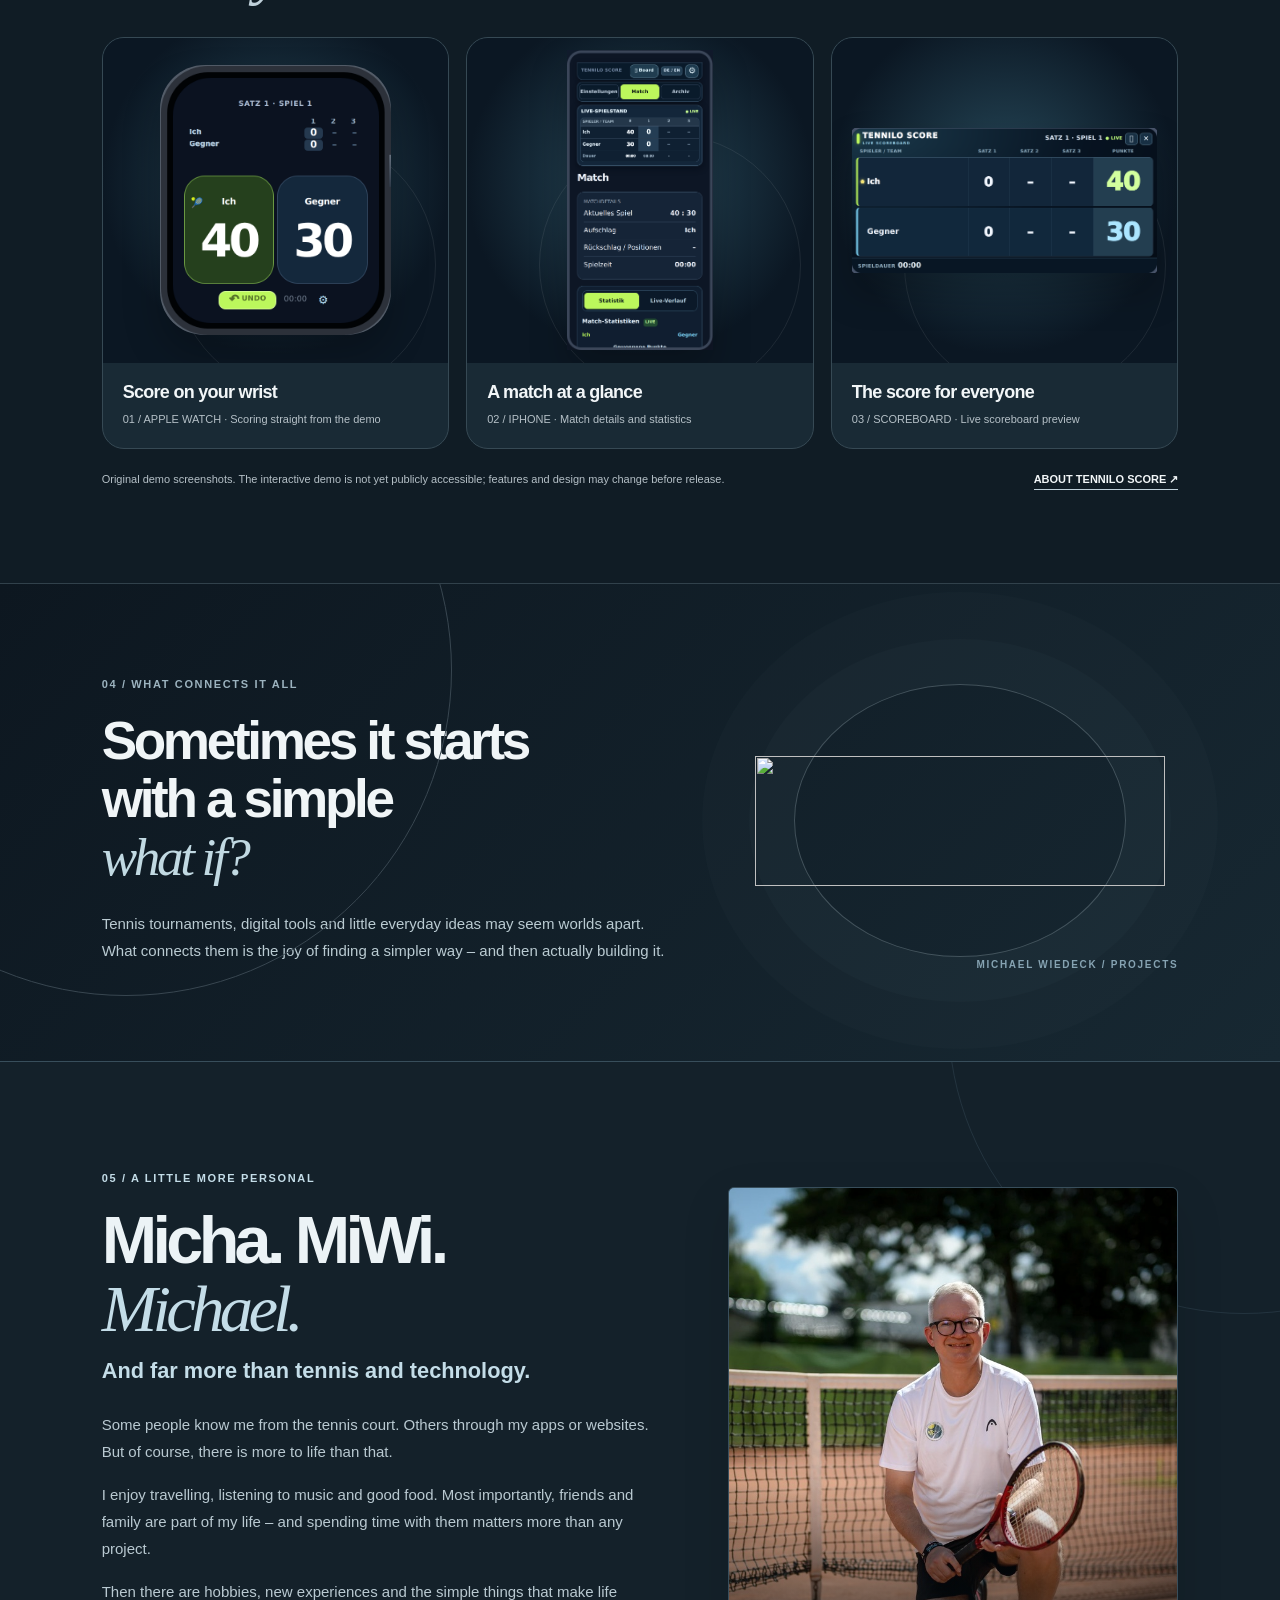
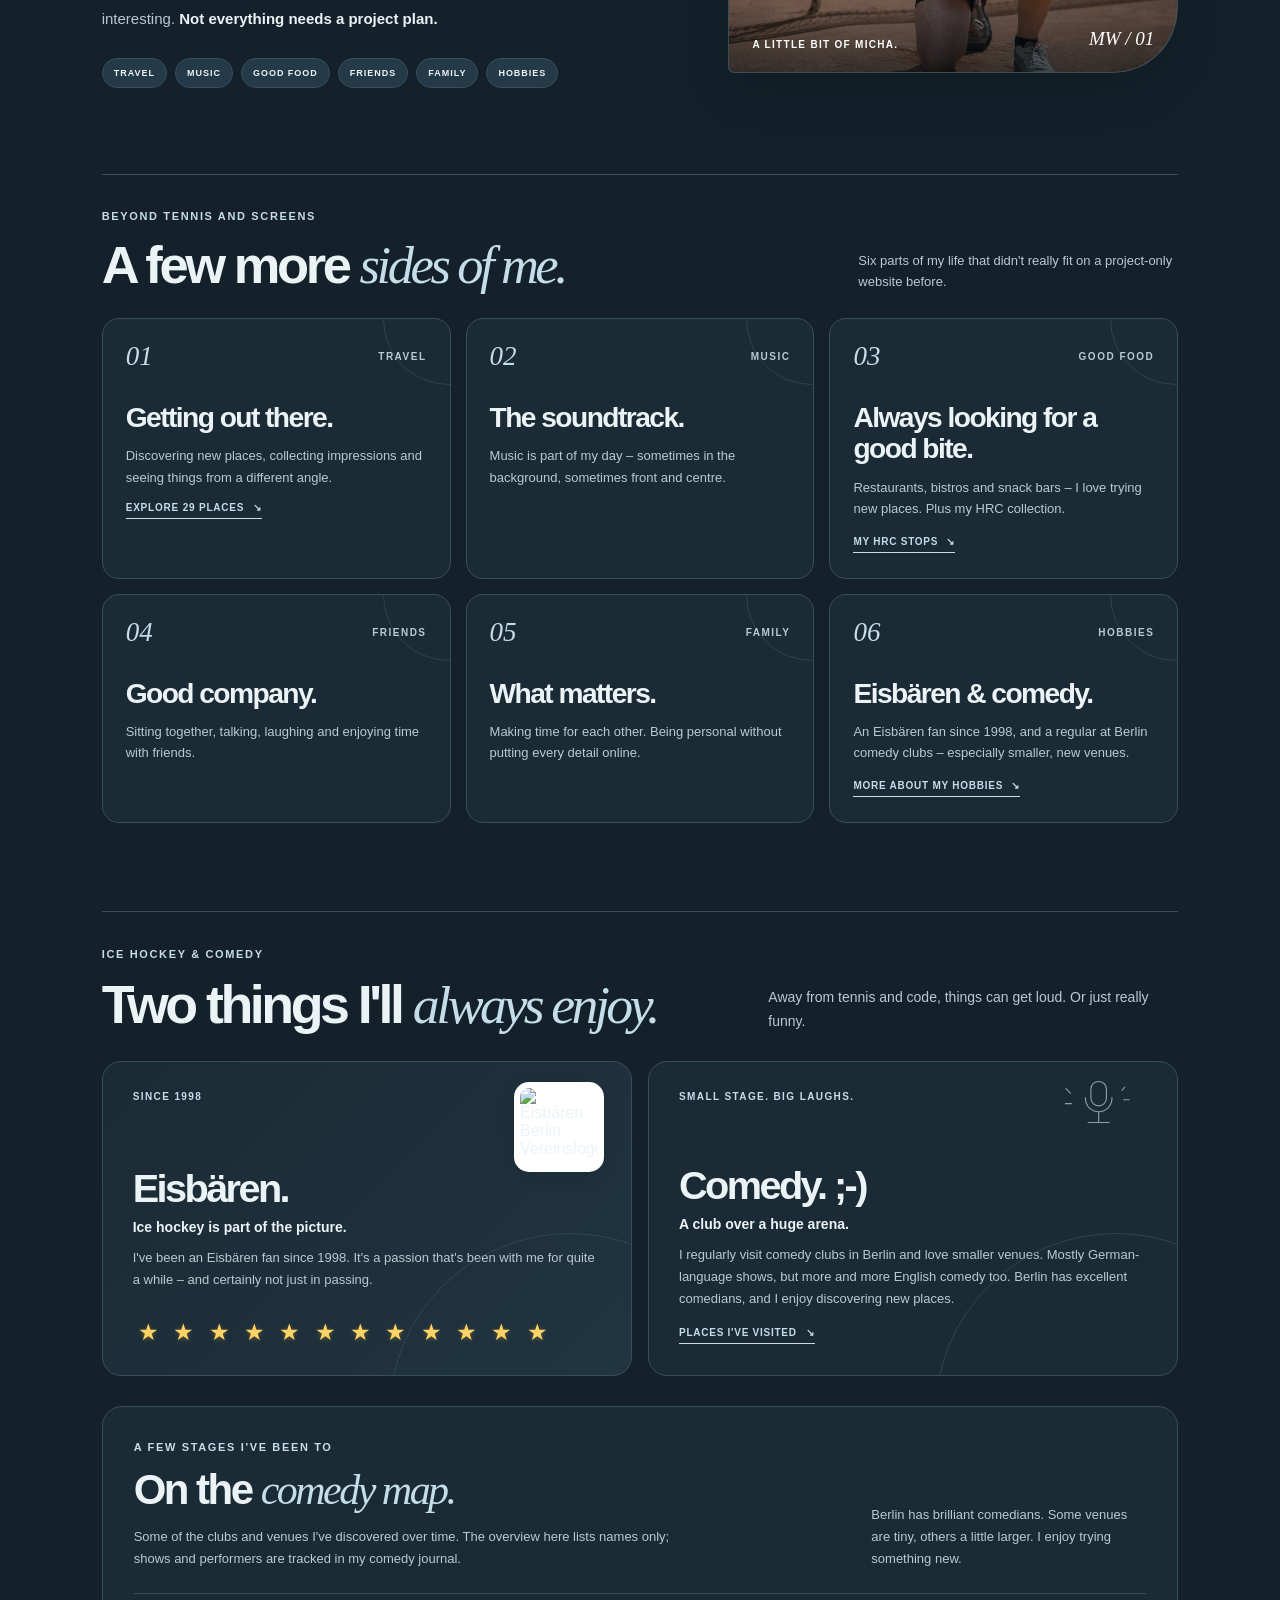
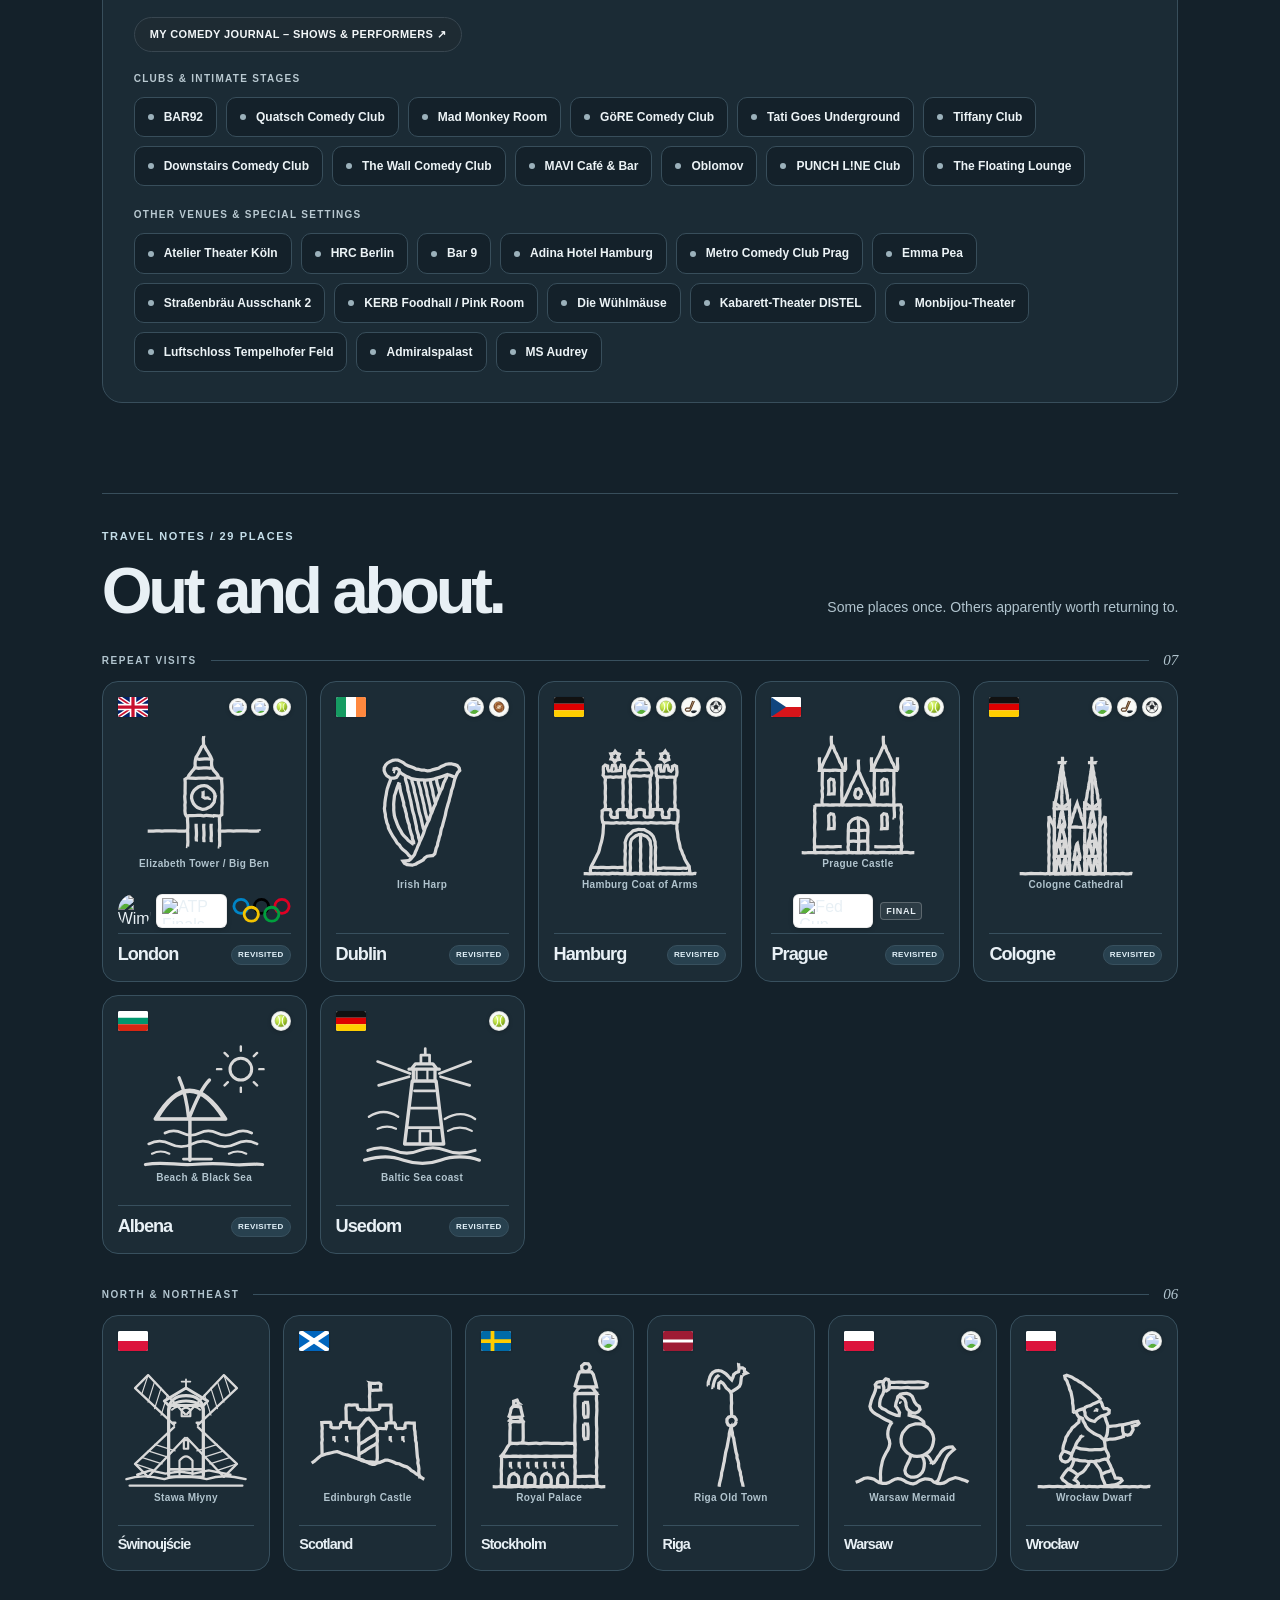
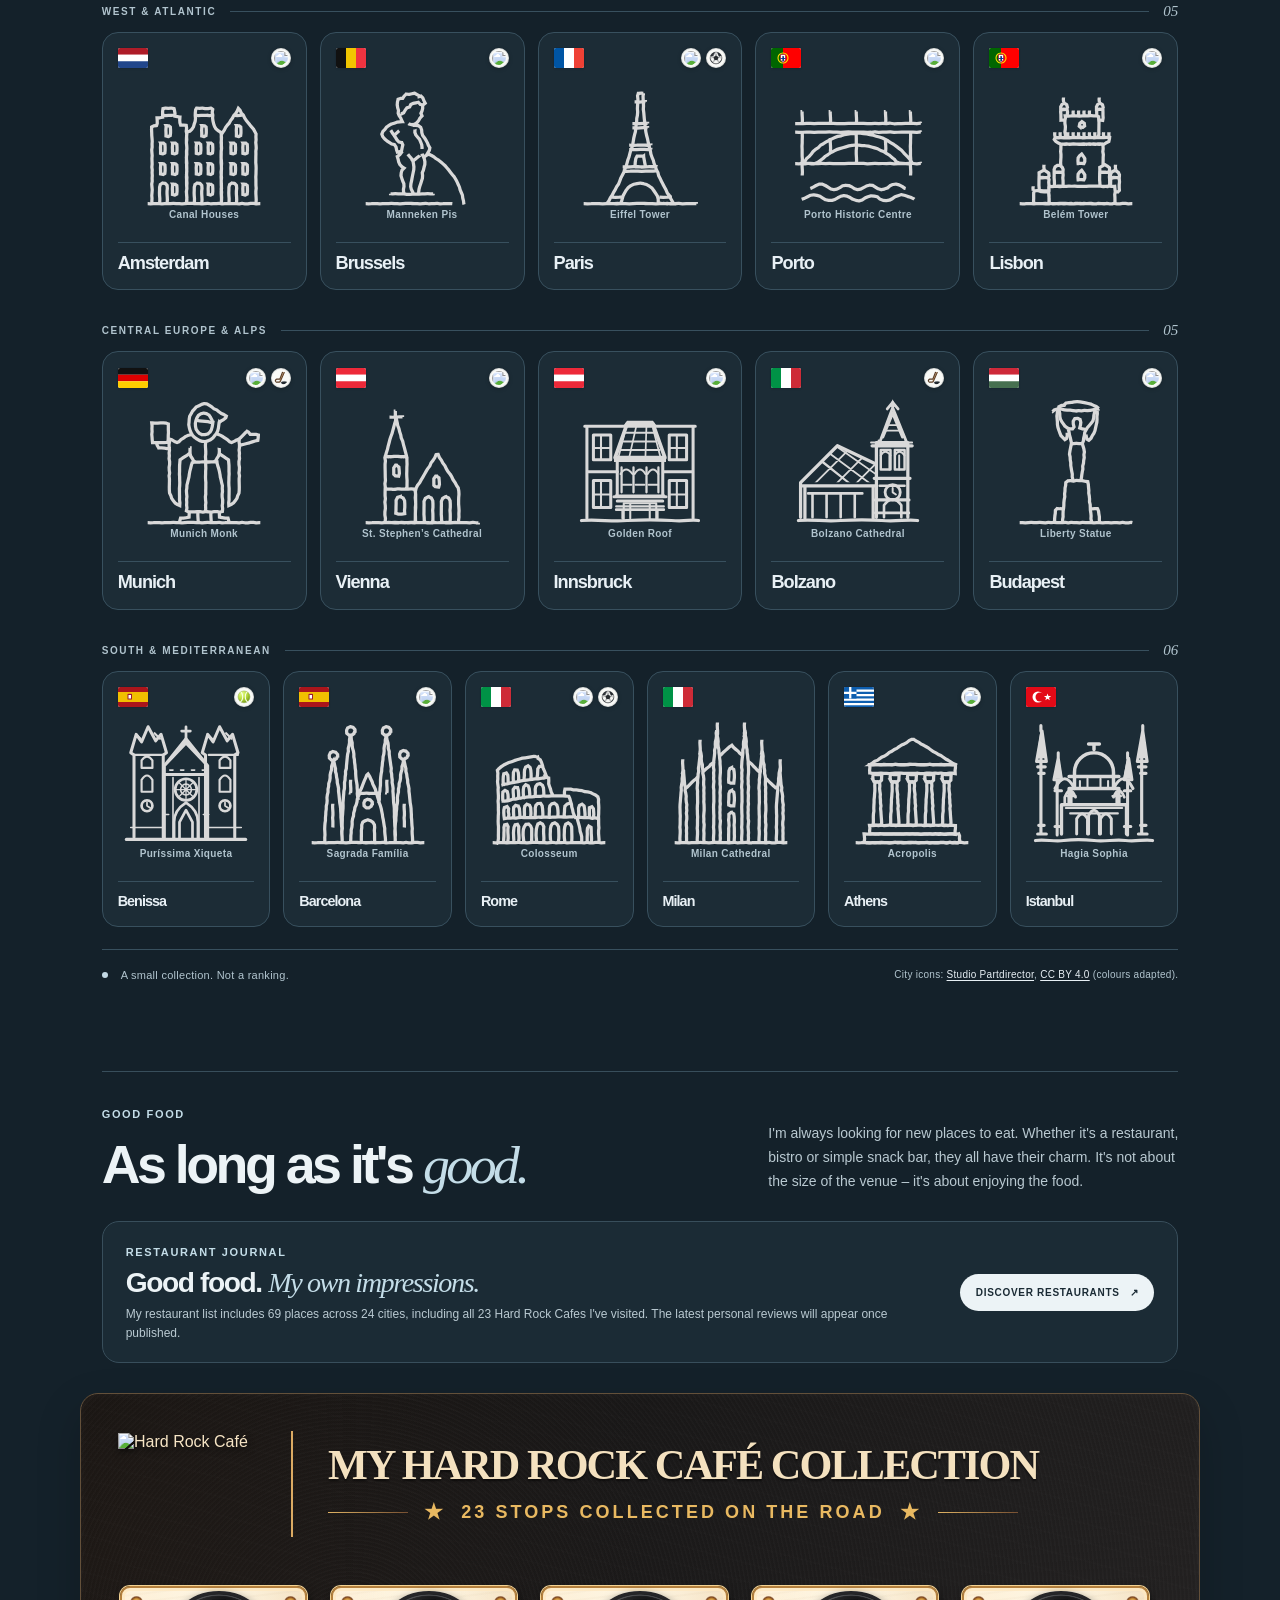
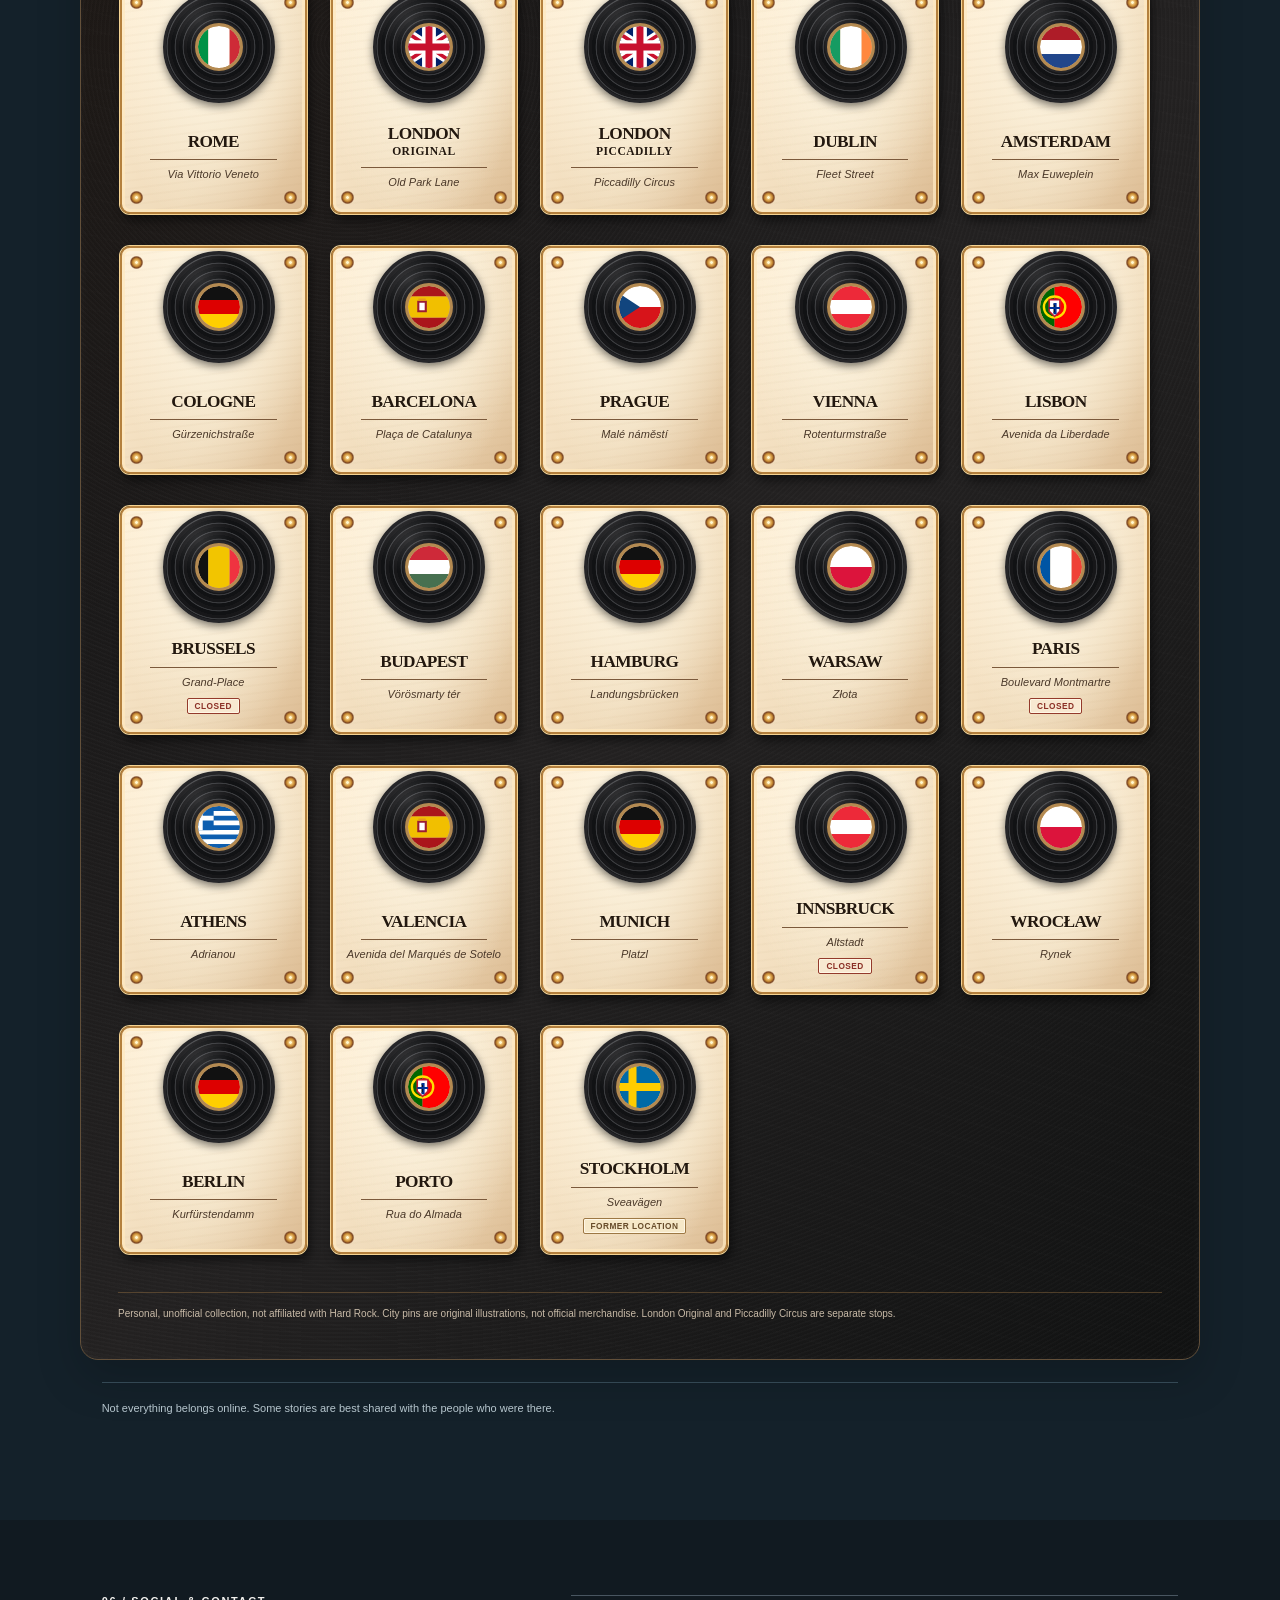
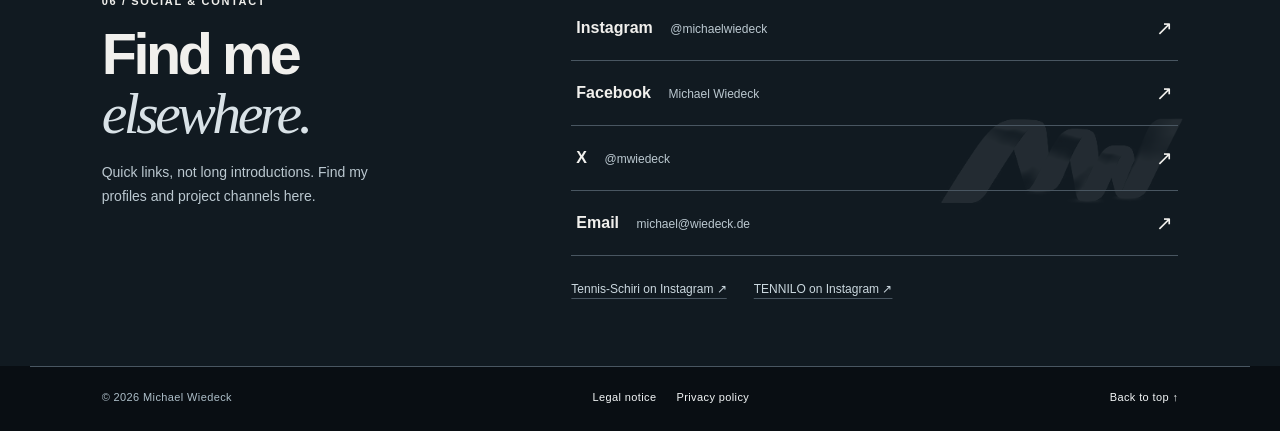
==== commit e18e3ccc: "Einheitliche TENNILO-Produktlogos aus der offiziellen tennilo.de-Uebersicht fuer wiedeck.de (DE/EN)" ====
--- a/public/en/index.html
+++ b/public/en/index.html
@@ -95,19 +95,15 @@
 .project-logo{display:block;max-width:100%;height:auto;object-fit:contain;object-position:left center}
 .project-logo--ts{width:290px}
 .project-logo--tennilo{width:290px}
-.project-logo--score{width:290px;border-radius:7px}
-.project-logo--umpire{width:290px}
-/* ClubDisplay uses a near-white brand logo: show it on a brand-navy plate
-   only in light mode, preserving the original transparent artwork. */
-.project-logo--clubdisplay{box-sizing:border-box;background:#102735;border:1px solid #25485a;border-radius:12px;padding:10px 12px}
-html[data-theme="dark"] .project-logo--clubdisplay{background:transparent;border-color:transparent}
-.index-arrow svg{width:21px;height:21px;display:block;flex:none;stroke:currentColor}
+/* All TENNILO marks come from the same four approved, alpha-cutout product
+   plates on tennilo.de. Identical proportions in light and dark mode. */
+.project-logo--tennilo-badge{width:290px;max-width:100%;height:auto;max-height:104px;aspect-ratio:1361/390;object-fit:contain;object-position:left center;border:0!important;border-radius:0!important;padding:0!important;background:transparent!important;box-shadow:none!important;filter:none!important}
+.index-arrow svg{width:21px;height:21px;display:block;flex:none;stroke:currentColor;pointer-events:none}
 
 .logo-mode-dark{display:none}
 html[data-theme="dark"] .logo-mode-light{display:none}
 html[data-theme="dark"] .logo-mode-dark{display:block}
 html[data-theme="dark"] .project-logo--tennilo{filter:none;background:transparent;padding:0}
-html[data-theme="dark"] .project-logo--score{filter:none;background:transparent;padding:0}
 html[data-theme="dark"] .project-logo--ts{background:transparent;padding:0}
 html[data-theme="dark"] .project-logo--wm{box-shadow:0 0 0 1px #cbb9f5,0 0 22px rgba(170,114,255,.33);border-radius:13px}
 .project-wm-heading{display:flex;align-items:center;gap:12px;min-height:64px;max-width:100%}
@@ -228,8 +224,8 @@
         <div class="pulse-feature-watch"><img src="../media/score-demo-watch-cutout.svg" alt="" width="576" height="674" loading="lazy" decoding="async"></div>
       </a>
       <div class="pulse-minis">
-        <a class="pulse-mini" href="https://tennilo.de/#projekte" target="_blank" rel="noopener noreferrer"><div class="pulse-mini-top"><img src="../logos/tennilo-tournament-transparent.png" alt="" width="1361" height="390" loading="lazy"><span class="mini">TOURNAMENT</span></div><strong>Organise tournaments digitally</strong><span class="pulse-mini-bottom">IN DEVELOPMENT<span aria-hidden="true">↗</span></span></a>
-        <a class="pulse-mini" href="https://tennilo.de/#projekte" target="_blank" rel="noopener noreferrer"><div class="pulse-mini-top"><img src="../logos/tennilo-umpire.png" alt="" width="4096" height="1360" loading="lazy"><span class="mini">UMPIRE</span></div><strong>Digital tools for officials</strong><span class="pulse-mini-bottom">IN PLANNING<span aria-hidden="true">↗</span></span></a>
+        <a class="pulse-mini" href="https://tennilo.de/#projekte" target="_blank" rel="noopener noreferrer"><div class="pulse-mini-top"><img src="../logos/tn-overview-tournament.png?v=20261126-tennilo-unified01" alt="" width="1361" height="390" loading="lazy" decoding="async"><span class="mini">TOURNAMENT</span></div><strong>Organise tournaments digitally</strong><span class="pulse-mini-bottom">IN DEVELOPMENT<span aria-hidden="true">↗</span></span></a>
+        <a class="pulse-mini" href="https://tennilo.de/#projekte" target="_blank" rel="noopener noreferrer"><div class="pulse-mini-top"><img src="../logos/tn-overview-umpire.png?v=20261126-tennilo-unified01" alt="" width="1361" height="390" loading="lazy" decoding="async"><span class="mini">UMPIRE</span></div><strong>Digital tools for officials</strong><span class="pulse-mini-bottom">IN PLANNING<span aria-hidden="true">↗</span></span></a>
         <a class="pulse-mini pulse-mini--juxilo" href="https://juxilo.de/" target="_blank" rel="noopener noreferrer"><div class="pulse-mini-top"><img class="pulse-mini-app pulse-mini-juxilo-icon" src="../logos/juxilo-jx04-icon.svg" alt="" width="96" height="96" loading="lazy" decoding="async"><span class="mini">JUXILO</span></div><strong>Six fun apps. One playful home.</strong><span class="pulse-mini-bottom">IN DEVELOPMENT<span aria-hidden="true">↗</span></span></a>
       </div>
     </div>
@@ -252,20 +248,20 @@
       </a>
       <a class="index-row" href="https://tennilo.de/#score" target="_blank" rel="noopener noreferrer" aria-label="TENNILO Score – open TENNILO website in a new tab">
         <span class="index-number">03</span>
-        <span class="index-heading"><img class="project-logo project-logo--score logo-mode-light" src="../logos/tennilo-score-transparent.png" alt="TENNILO Score" width="863" height="121" loading="lazy" decoding="async"><img class="project-logo project-logo--score logo-mode-dark" src="../logos/tennilo-score-dark-original.png" alt="TENNILO Score" width="863" height="121" loading="lazy" decoding="async"><span class="index-category">Scorekeeping app · Apple Watch · In development</span></span>
+        <span class="index-heading"><img class="project-logo project-logo--tennilo project-logo--tennilo-badge" src="../logos/tn-overview-score.png?v=20261126-tennilo-unified01" alt="TENNILO Score" width="1361" height="390" loading="lazy" decoding="async"><span class="index-category">Scorekeeping app · Apple Watch · In development</span></span>
         <span class="index-description"><strong>TENNILO Score – keep score right from your wrist.</strong> A tennis scorekeeping app for Apple Watch, with an accompanying iPhone app. Planned beta test: 27 December 2026 at a ranking tournament in Bad Saarow; targeted launch in spring 2027.</span>
         <span class="index-arrow" aria-hidden="true"><svg xmlns="http://www.w3.org/2000/svg" viewBox="0 0 24 24" width="21" height="21" aria-hidden="true" focusable="false" fill="none" stroke="currentColor" stroke-width="2" stroke-linecap="round" stroke-linejoin="round"><path d="M6 18 18 6M8 6h10v10"/></svg></span>
       </a>
-      <a class="index-row" href="https://tennilo.de/en/clubdisplay/" target="_blank" rel="noopener noreferrer"><span class="index-number">04</span><span class="index-heading"><img class="project-logo project-logo--tennilo project-logo--clubdisplay" src="../logos/tennilo-clubdisplay.png" alt="TENNILO ClubDisplay" loading="lazy" decoding="async" style="width:290px;max-width:100%;max-height:130px;object-fit:contain;object-position:left center"><span class="index-category">BASIC &amp; PLUS · Pilot</span></span><span class="index-description"><strong>Your club on one display.</strong> Fixtures, events, news, sponsors, dining and weather. Booking integration subject to approval.</span><span class="index-arrow" aria-hidden="true"><svg xmlns="http://www.w3.org/2000/svg" viewBox="0 0 24 24" width="21" height="21" aria-hidden="true" focusable="false" fill="none" stroke="currentColor" stroke-width="2" stroke-linecap="round" stroke-linejoin="round"><path d="M6 18 18 6M8 6h10v10"/></svg></span></a>
+      <a class="index-row" href="https://tennilo.de/en/clubdisplay/" target="_blank" rel="noopener noreferrer"><span class="index-number">04</span><span class="index-heading"><img class="project-logo project-logo--tennilo project-logo--tennilo-badge" src="../logos/tn-overview-clubdisplay.png?v=20261126-tennilo-unified01" alt="TENNILO ClubDisplay" width="1361" height="390" loading="lazy" decoding="async"><span class="index-category">BASIC &amp; PLUS · Pilot</span></span><span class="index-description"><strong>Your club on one display.</strong> Fixtures, events, news, sponsors, dining and weather. Booking integration subject to approval.</span><span class="index-arrow" aria-hidden="true"><svg xmlns="http://www.w3.org/2000/svg" viewBox="0 0 24 24" width="21" height="21" aria-hidden="true" focusable="false" fill="none" stroke="currentColor" stroke-width="2" stroke-linecap="round" stroke-linejoin="round"><path d="M6 18 18 6M8 6h10v10"/></svg></span></a>
       <a class="index-row" href="https://tennilo.de/#projekte" target="_blank" rel="noopener noreferrer" aria-label="TENNILO Tournament – open product website in a new tab">
         <span class="index-number">05</span>
-        <span class="index-heading"><img class="project-logo project-logo--tennilo" src="../logos/tennilo-tournament-transparent.png?v=tt04-corrected-20261124" alt="TENNILO Tournament" width="1361" height="390" loading="lazy" decoding="async"><span class="index-category">Tournament management · In development</span></span>
+        <span class="index-heading"><img class="project-logo project-logo--tennilo project-logo--tennilo-badge" src="../logos/tn-overview-tournament.png?v=20261126-tennilo-unified01" alt="TENNILO Tournament" width="1361" height="390" loading="lazy" decoding="async"><span class="index-category">Tournament management · In development</span></span>
         <span class="index-description"><strong>TENNILO Tournament – organise tournaments digitally.</strong> A web app under the TENNILO brand for club and organiser events: formats, draws, schedules, results and live score displays.</span>
         <span class="index-arrow" aria-hidden="true"><svg xmlns="http://www.w3.org/2000/svg" viewBox="0 0 24 24" width="21" height="21" aria-hidden="true" focusable="false" fill="none" stroke="currentColor" stroke-width="2" stroke-linecap="round" stroke-linejoin="round"><path d="M6 18 18 6M8 6h10v10"/></svg></span>
       </a>
       <a class="index-row" href="https://tennilo.de/#projekte" target="_blank" rel="noopener noreferrer" aria-label="TENNILO Umpire – open TENNILO website in a new tab">
         <span class="index-number">06</span>
-        <span class="index-heading"><img class="project-logo project-logo--umpire" src="../logos/tennilo-umpire.png" alt="TENNILO Umpire" width="4096" height="1360" loading="lazy" decoding="async"><span class="index-category">Umpire app · In planning</span></span>
+        <span class="index-heading"><img class="project-logo project-logo--tennilo project-logo--tennilo-badge" src="../logos/tn-overview-umpire.png?v=20261126-tennilo-unified01" alt="TENNILO Umpire" width="1361" height="390" loading="lazy" decoding="async"><span class="index-category">Umpire app · In planning</span></span>
         <span class="index-description"><strong>TENNILO Umpire – digital tools for tennis officials.</strong> Planned features include a modular interface for officiating matches and sending scores to external scoreboards.</span>
         <span class="index-arrow" aria-hidden="true"><svg xmlns="http://www.w3.org/2000/svg" viewBox="0 0 24 24" width="21" height="21" aria-hidden="true" focusable="false" fill="none" stroke="currentColor" stroke-width="2" stroke-linecap="round" stroke-linejoin="round"><path d="M6 18 18 6M8 6h10v10"/></svg></span>
       </a>
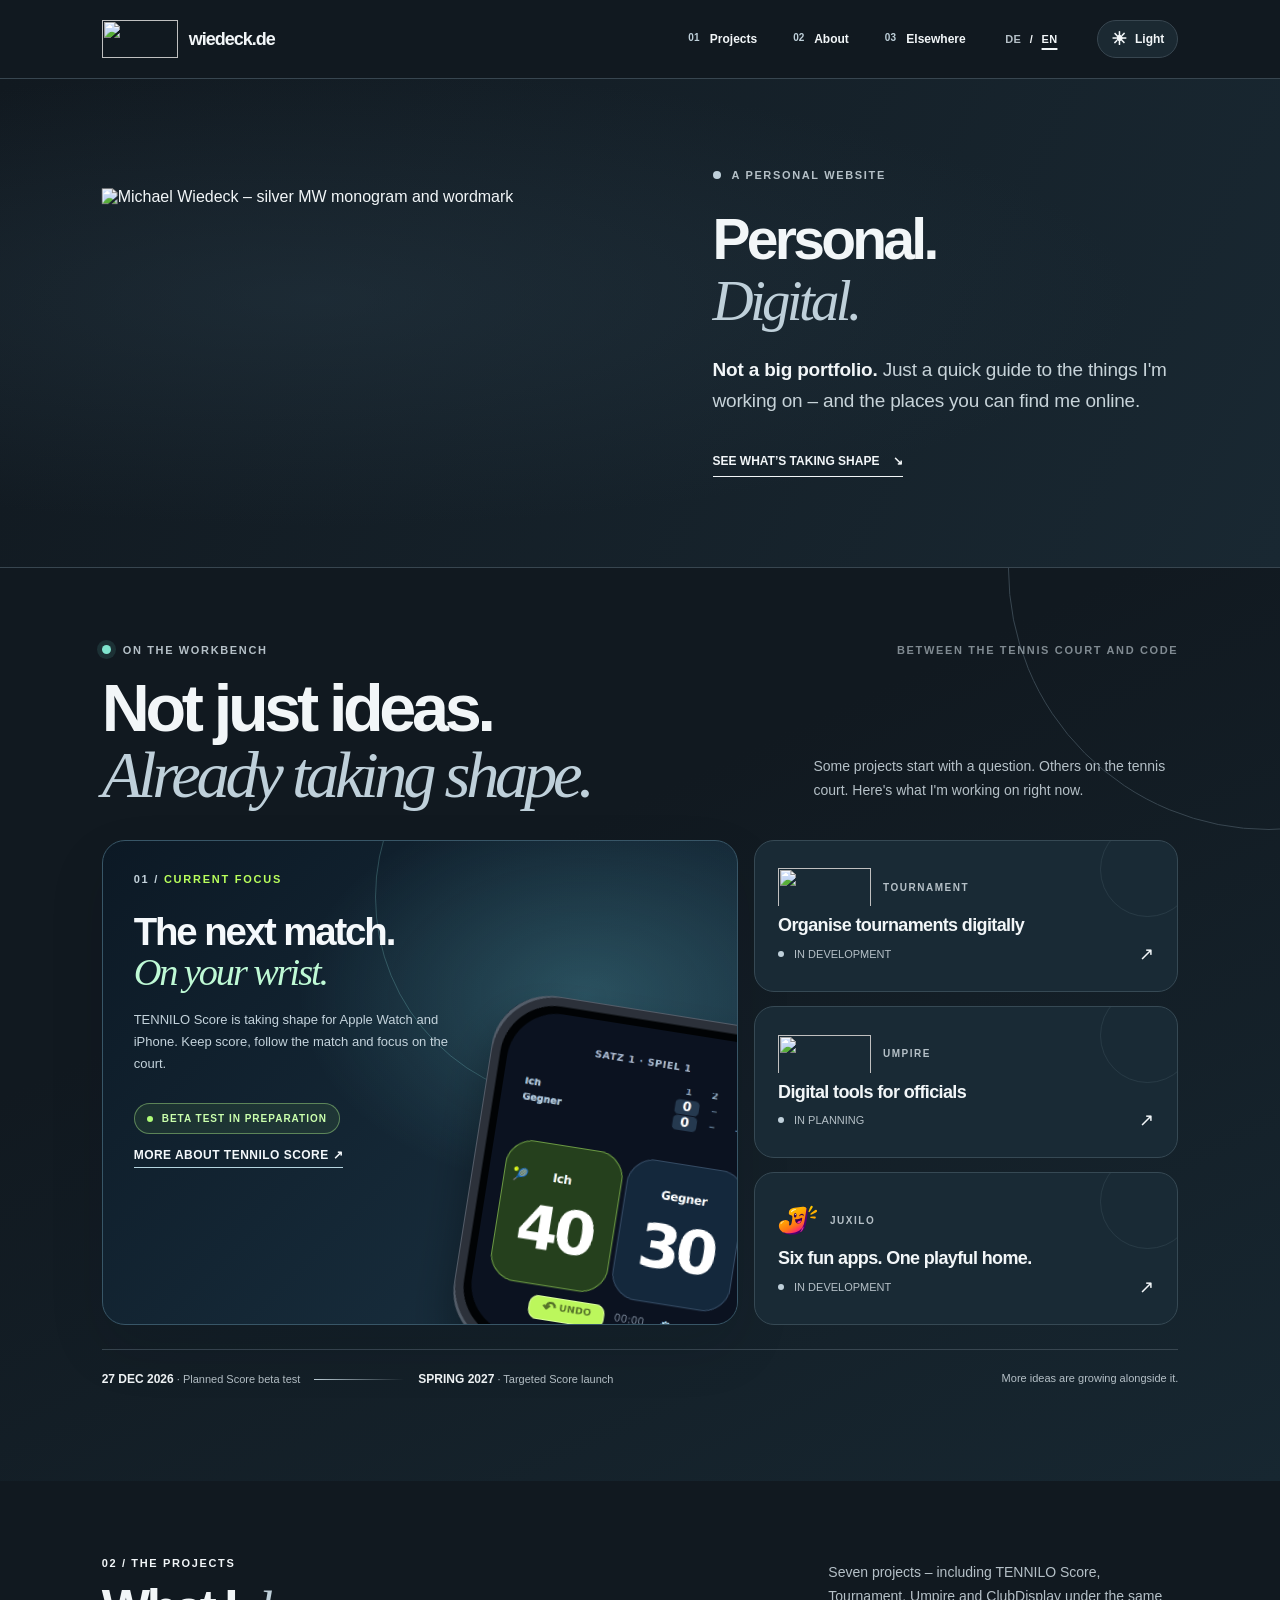
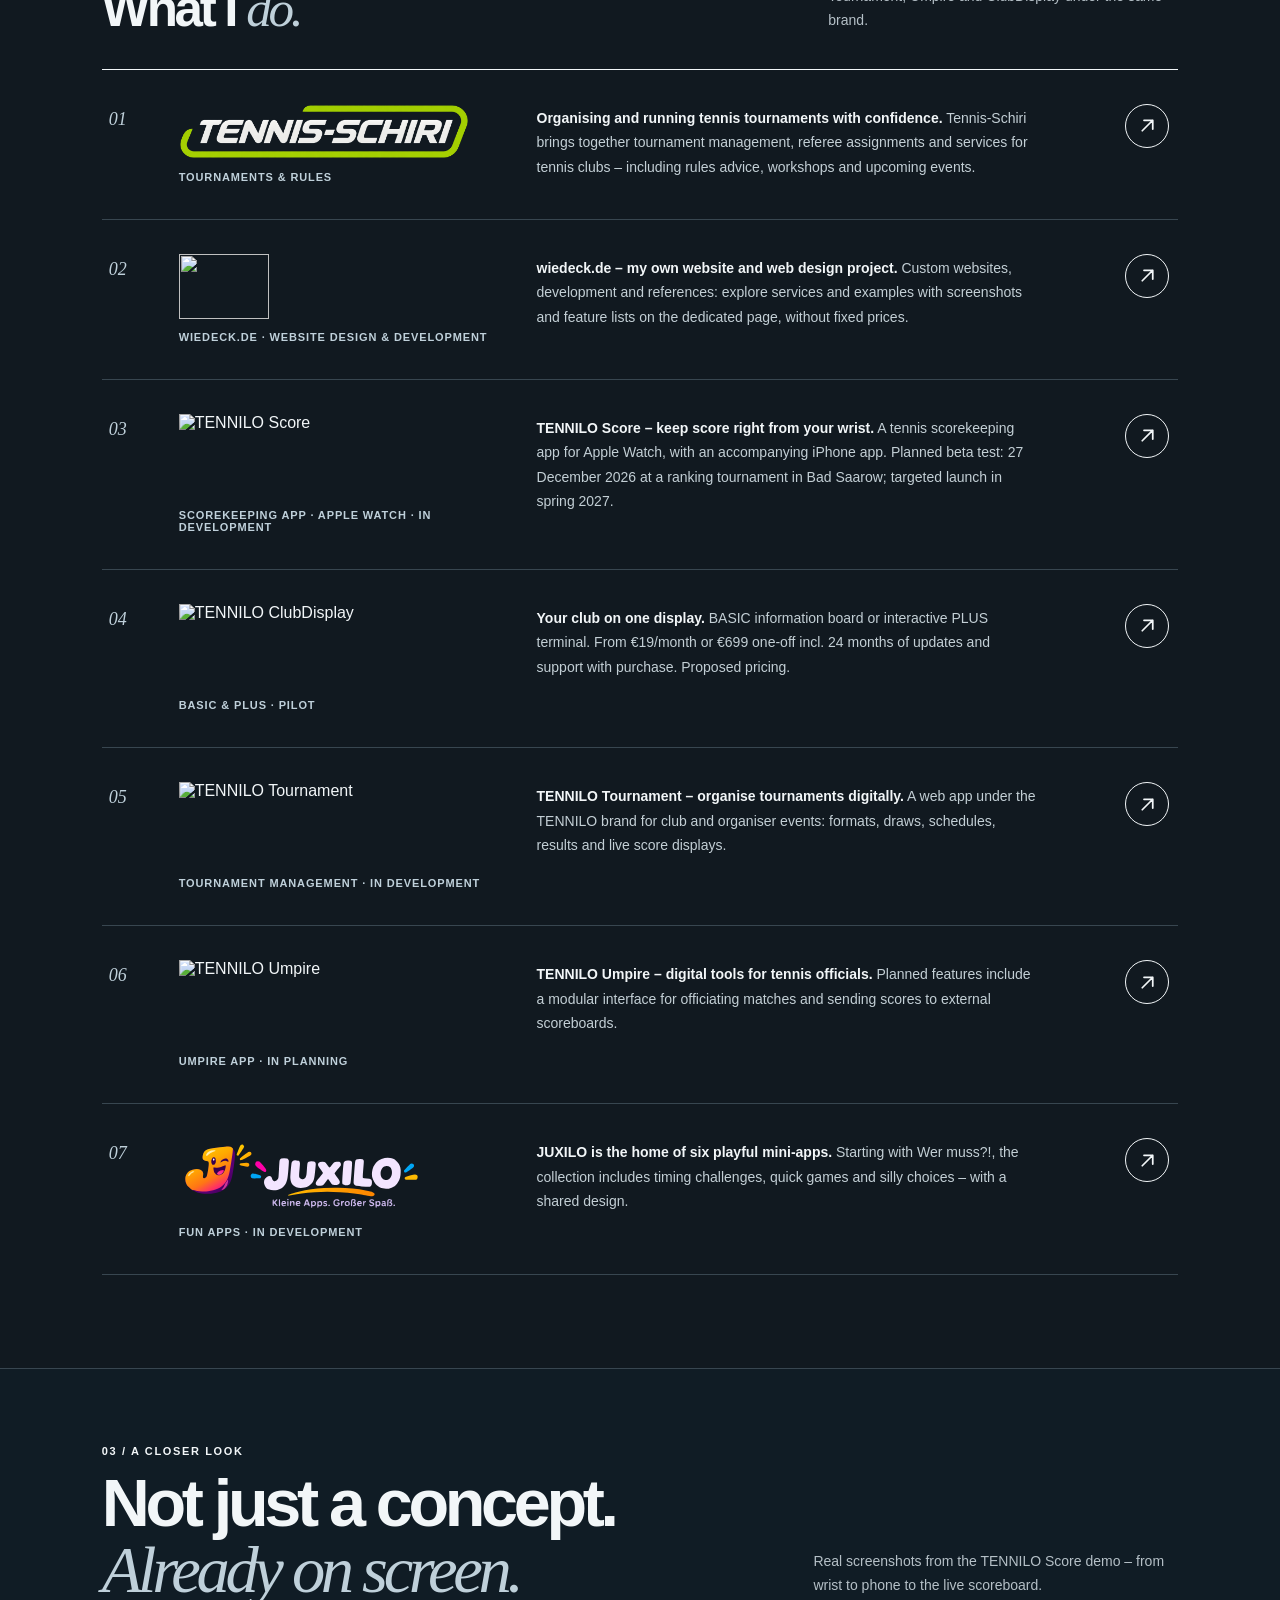
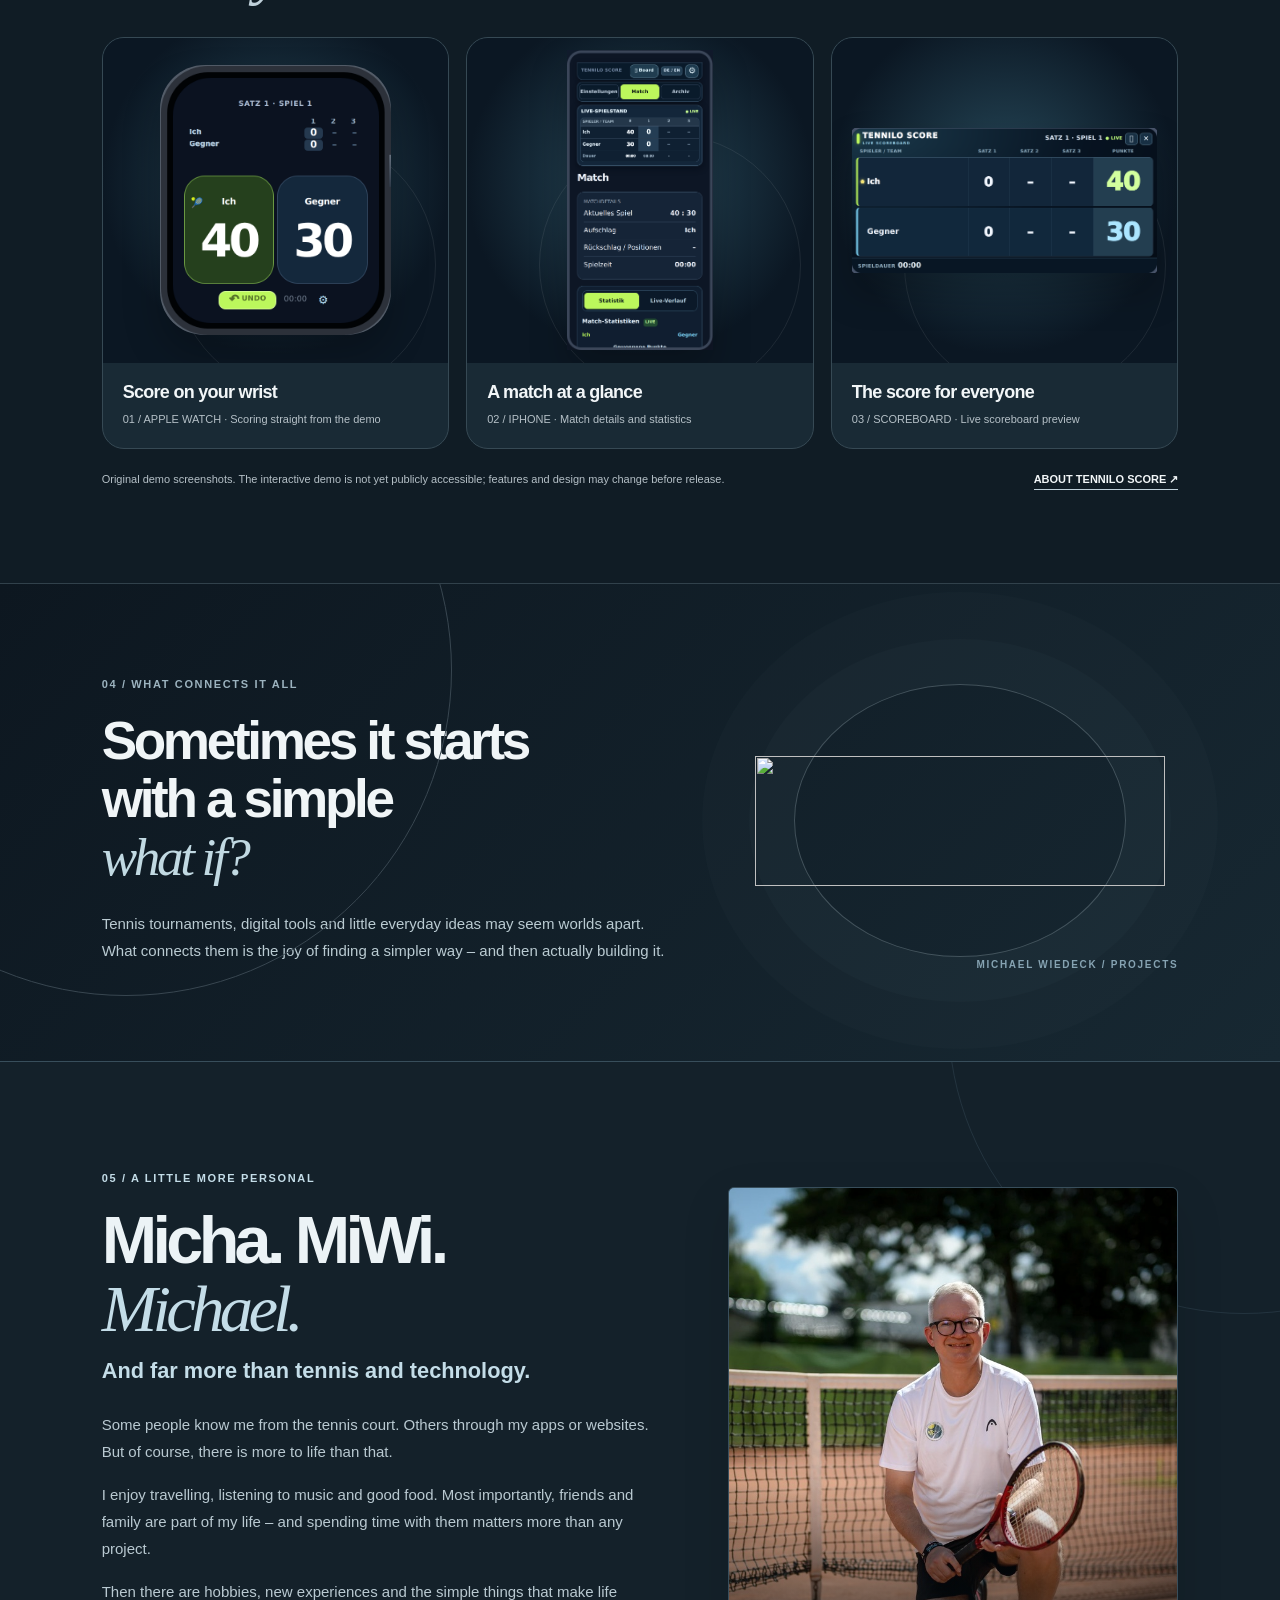
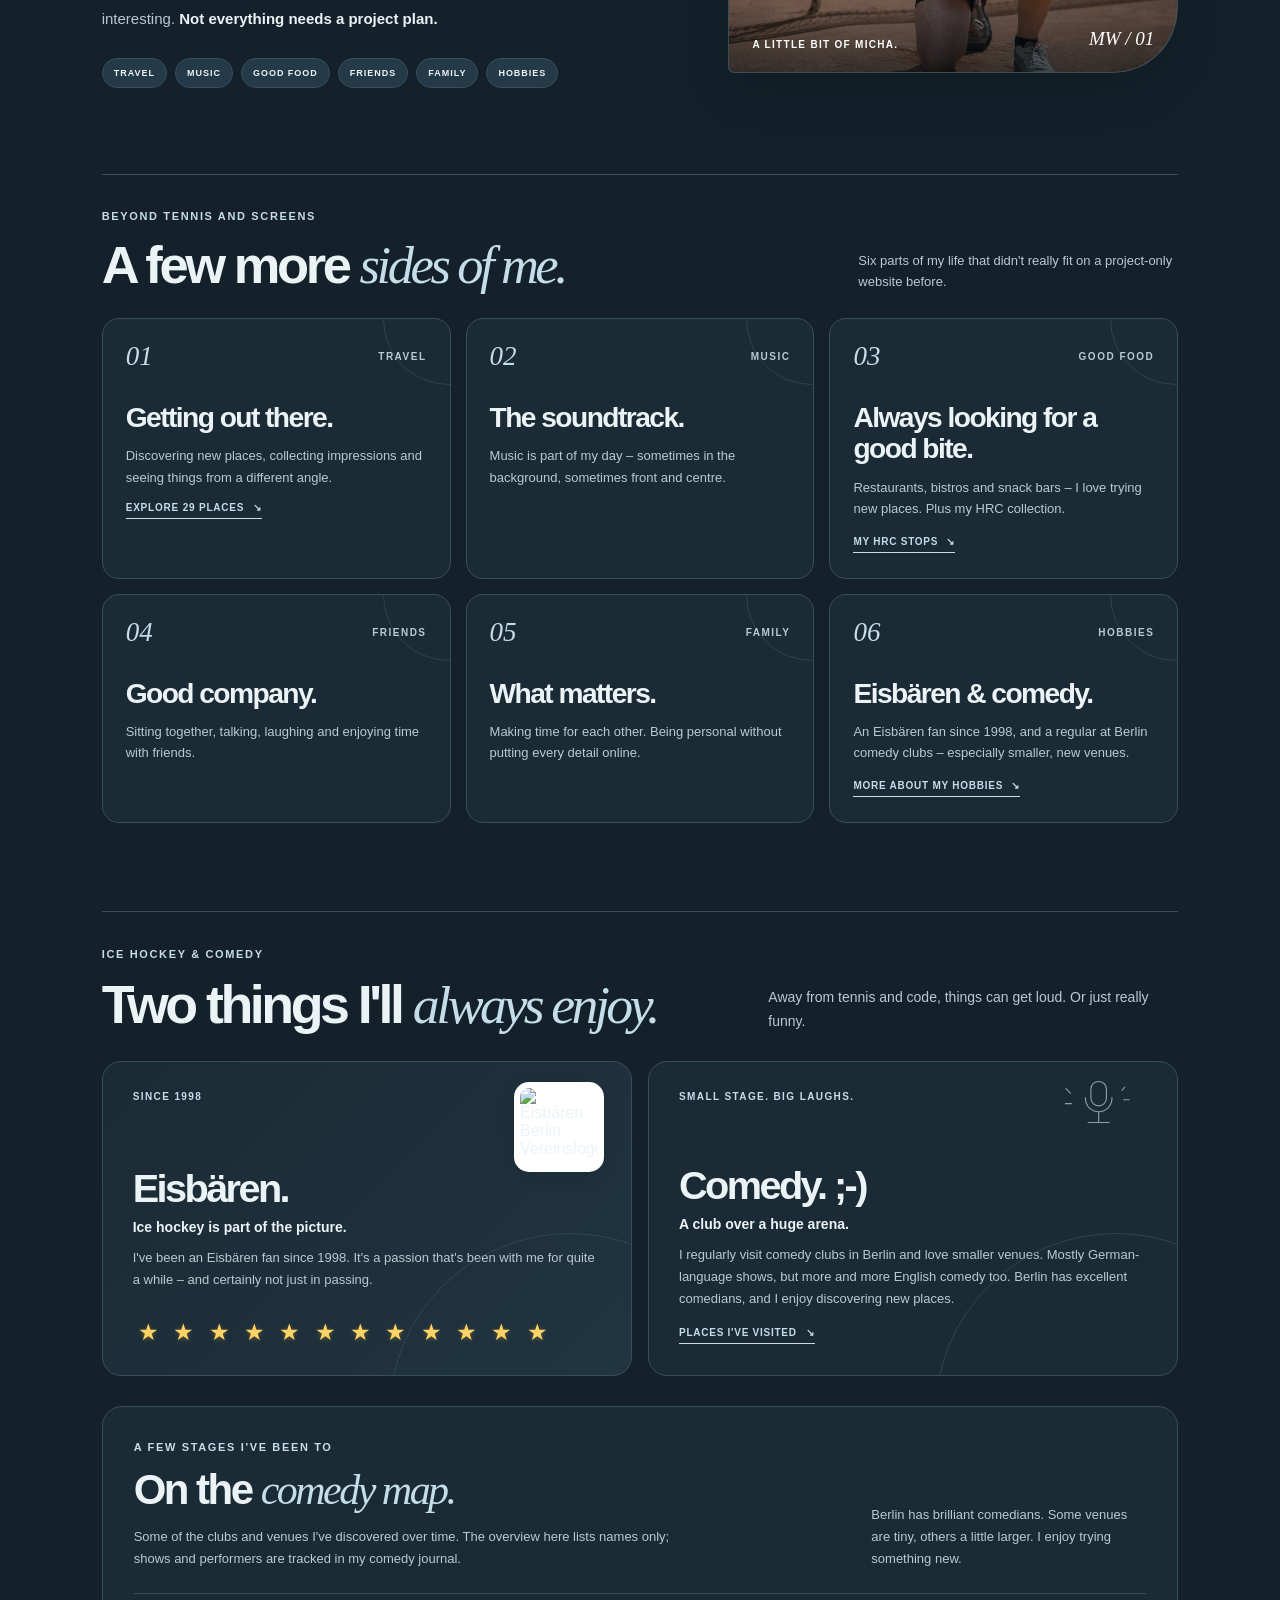
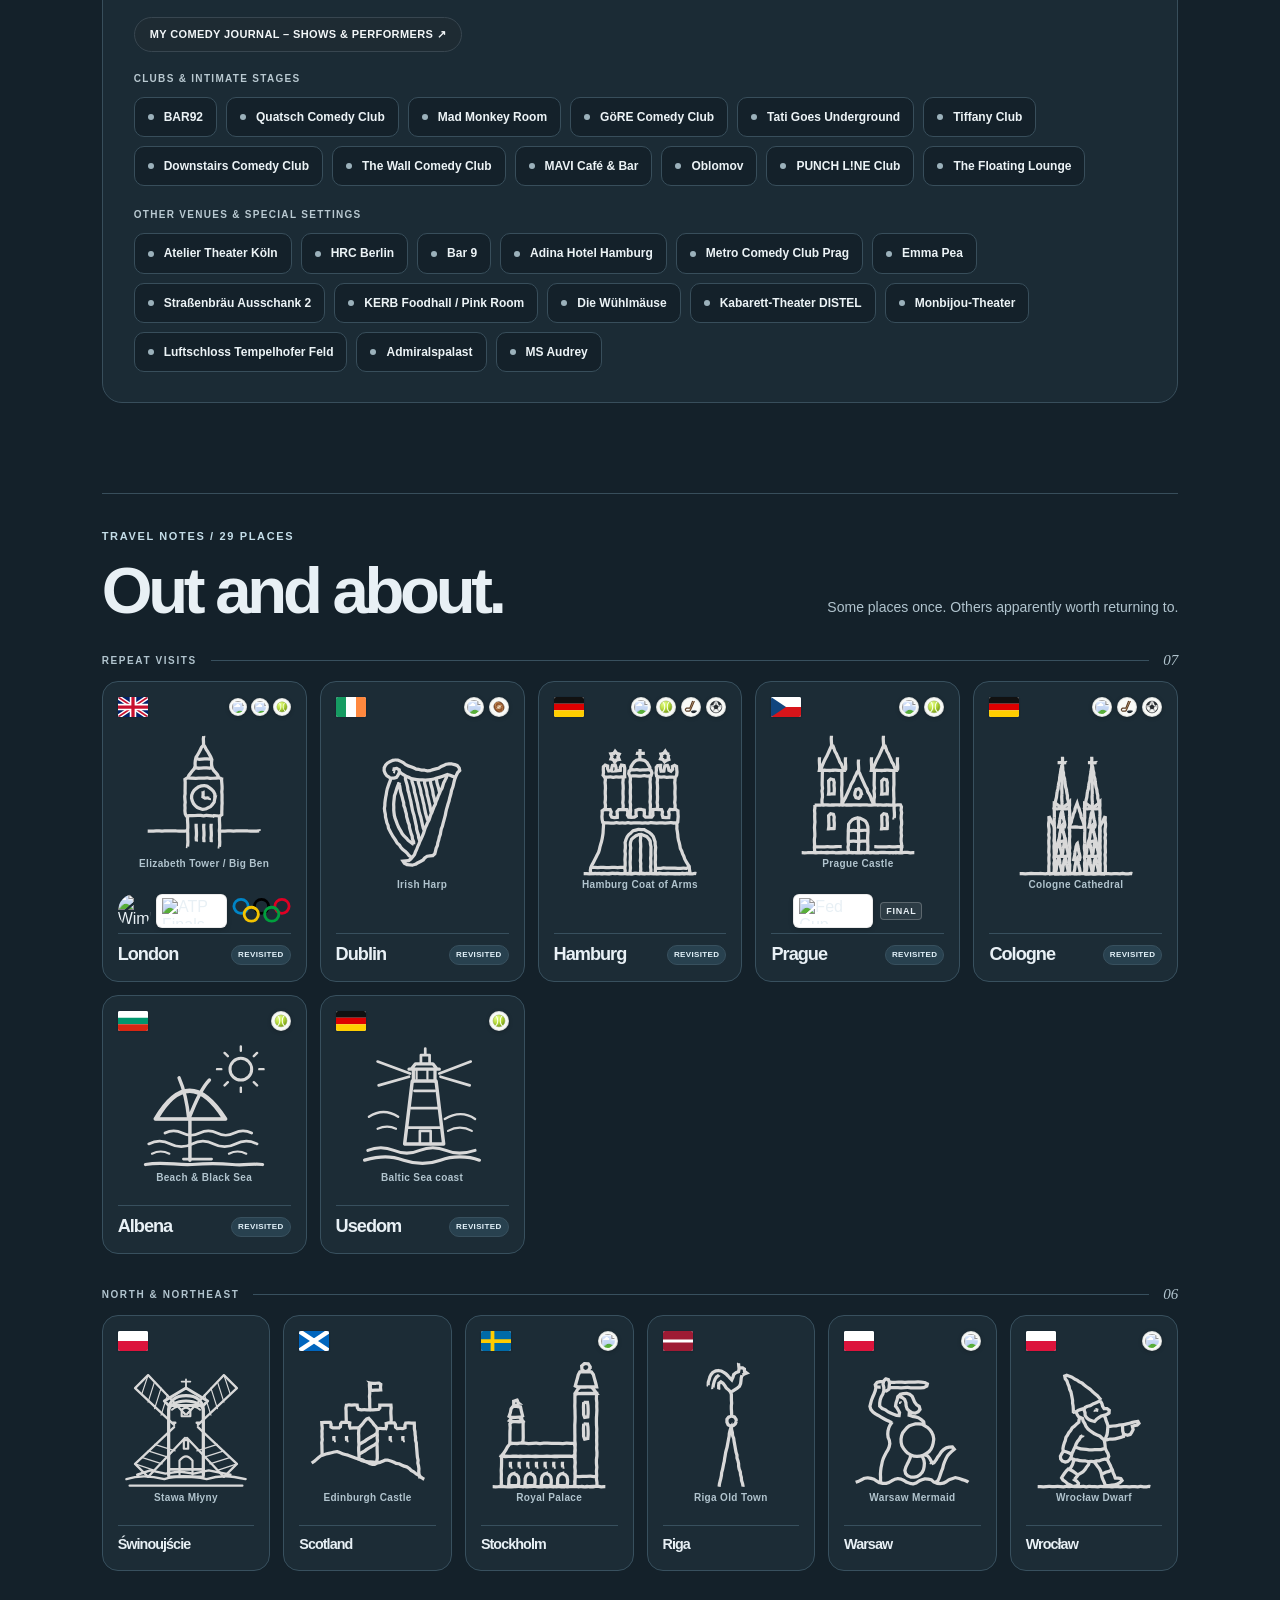
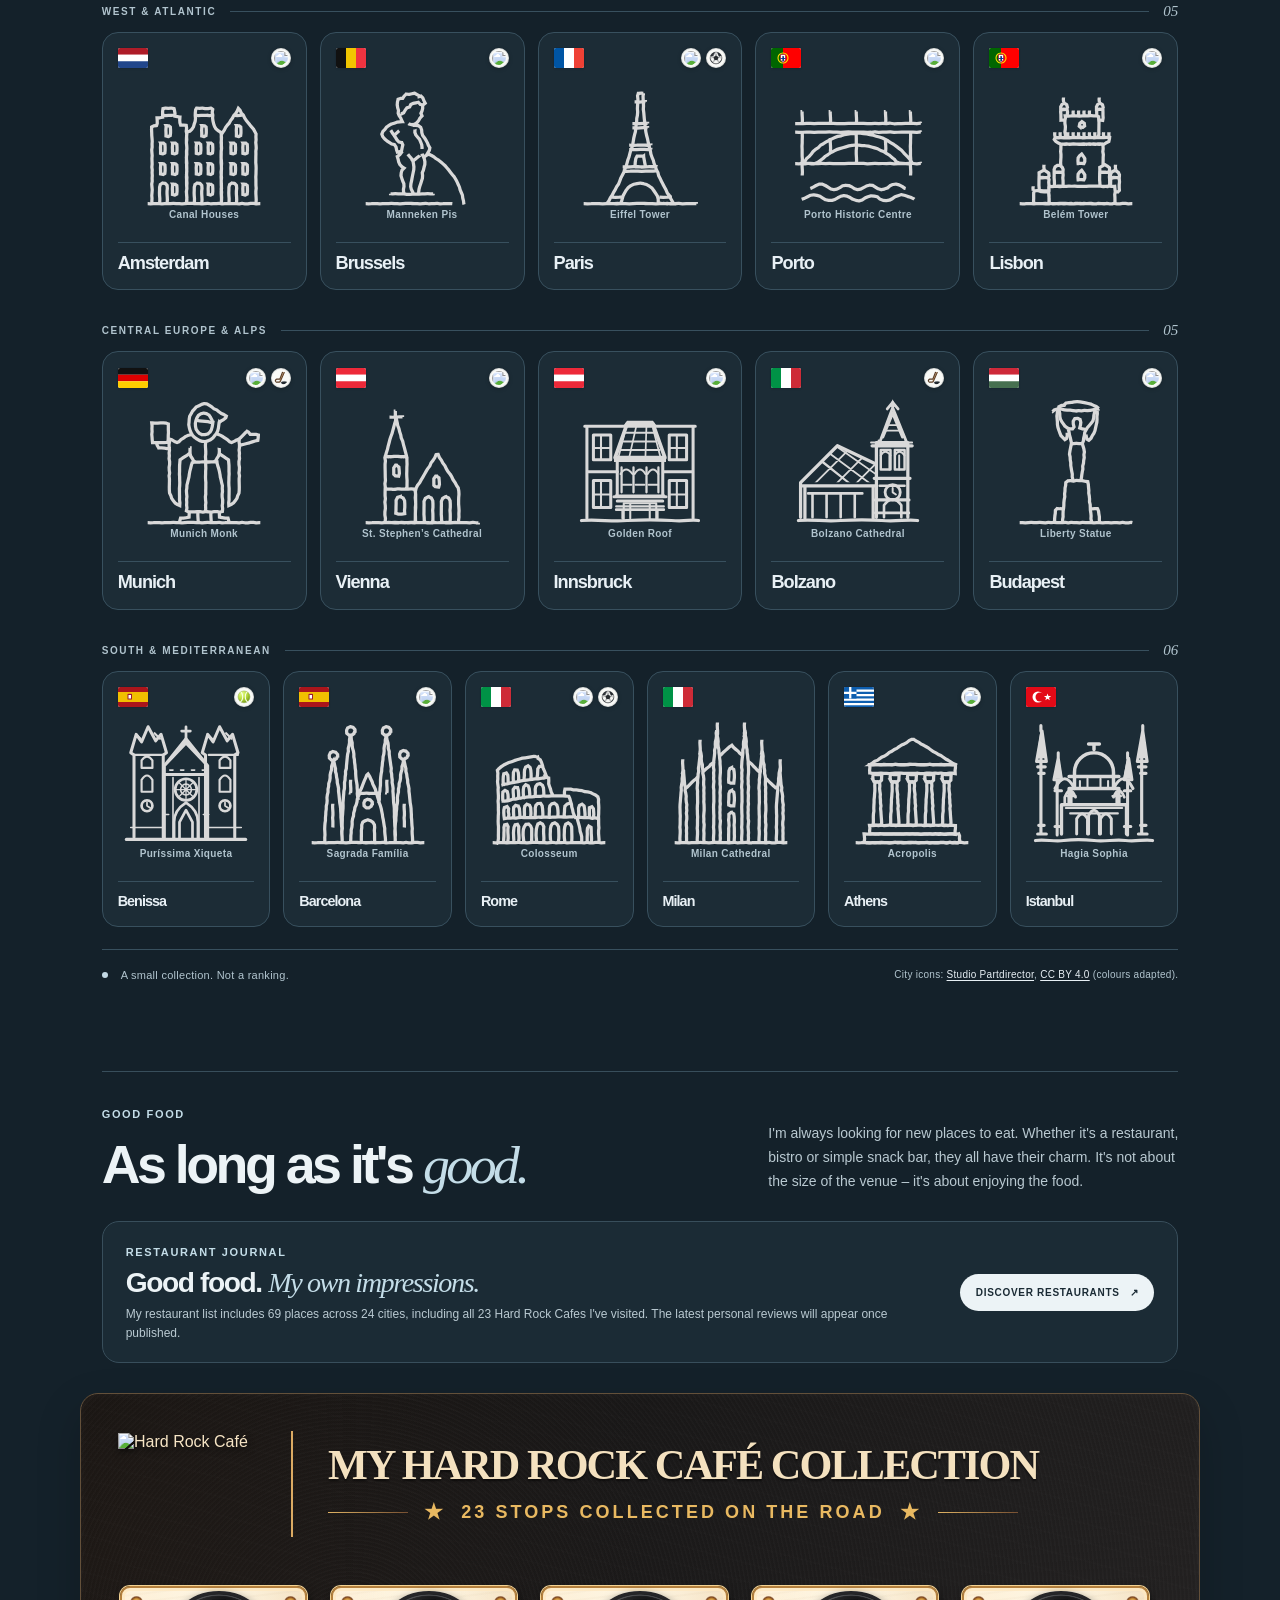
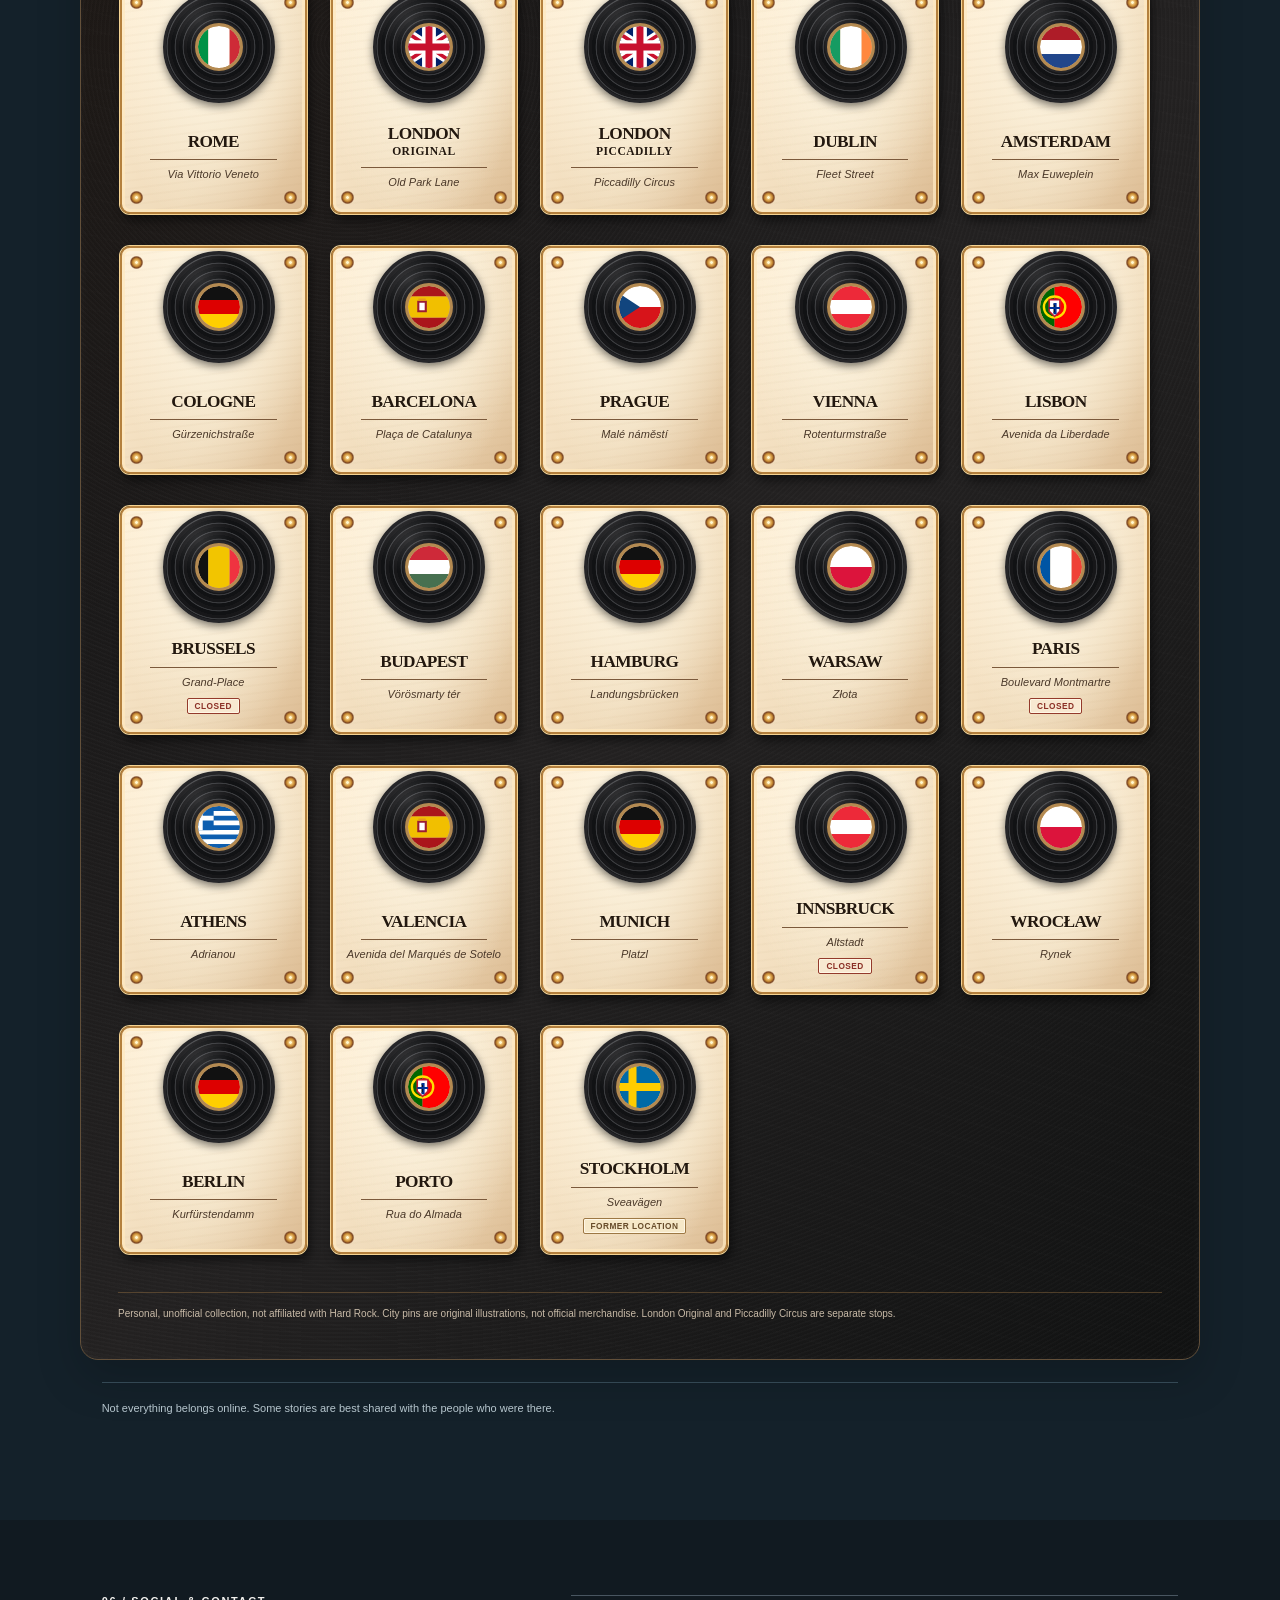
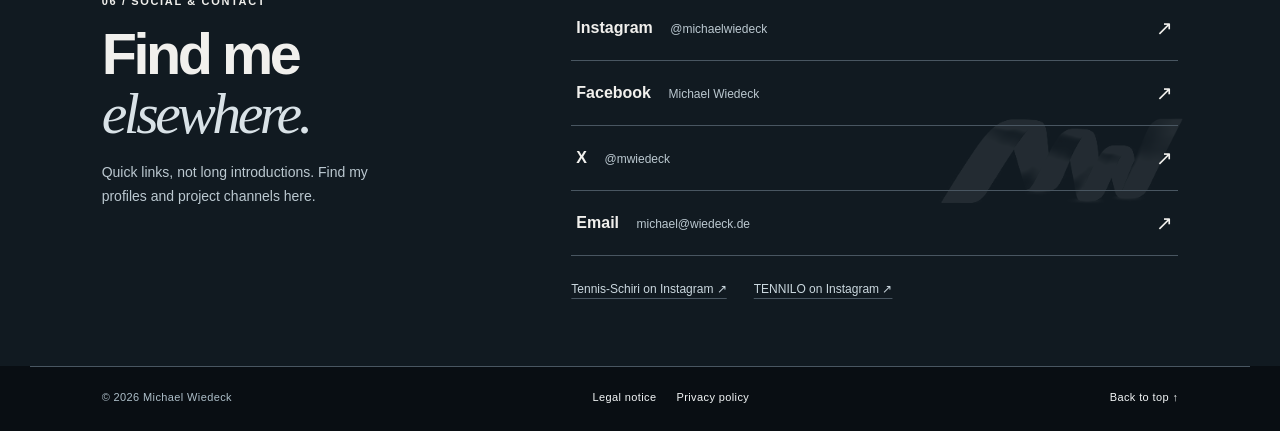
==== commit cbed37f8: "ClubDisplay purchase pricing and 24-month support on project pages [deploy-live]" ====
--- a/public/en/index.html
+++ b/public/en/index.html
@@ -252,7 +252,7 @@
         <span class="index-description"><strong>TENNILO Score – keep score right from your wrist.</strong> A tennis scorekeeping app for Apple Watch, with an accompanying iPhone app. Planned beta test: 27 December 2026 at a ranking tournament in Bad Saarow; targeted launch in spring 2027.</span>
         <span class="index-arrow" aria-hidden="true"><svg xmlns="http://www.w3.org/2000/svg" viewBox="0 0 24 24" width="21" height="21" aria-hidden="true" focusable="false" fill="none" stroke="currentColor" stroke-width="2" stroke-linecap="round" stroke-linejoin="round"><path d="M6 18 18 6M8 6h10v10"/></svg></span>
       </a>
-      <a class="index-row" href="https://tennilo.de/en/clubdisplay/" target="_blank" rel="noopener noreferrer"><span class="index-number">04</span><span class="index-heading"><img class="project-logo project-logo--tennilo project-logo--tennilo-badge" src="../logos/tn-overview-clubdisplay.png?v=20261126-tennilo-unified01" alt="TENNILO ClubDisplay" width="1361" height="390" loading="lazy" decoding="async"><span class="index-category">BASIC &amp; PLUS · Pilot</span></span><span class="index-description"><strong>Your club on one display.</strong> Fixtures, events, news, sponsors, dining and weather. Booking integration subject to approval.</span><span class="index-arrow" aria-hidden="true"><svg xmlns="http://www.w3.org/2000/svg" viewBox="0 0 24 24" width="21" height="21" aria-hidden="true" focusable="false" fill="none" stroke="currentColor" stroke-width="2" stroke-linecap="round" stroke-linejoin="round"><path d="M6 18 18 6M8 6h10v10"/></svg></span></a>
+      <a class="index-row" href="https://tennilo.de/en/clubdisplay/" target="_blank" rel="noopener noreferrer"><span class="index-number">04</span><span class="index-heading"><img class="project-logo project-logo--tennilo project-logo--tennilo-badge" src="../logos/tn-overview-clubdisplay.png?v=20261126-tennilo-unified01" alt="TENNILO ClubDisplay" width="1361" height="390" loading="lazy" decoding="async"><span class="index-category">BASIC &amp; PLUS · Pilot</span></span><span class="index-description"><strong>Your club on one display.</strong> BASIC information board or interactive PLUS terminal. From €19/month or €699 one-off incl. 24 months of updates and support with purchase. Proposed pricing.</span><span class="index-arrow" aria-hidden="true"><svg xmlns="http://www.w3.org/2000/svg" viewBox="0 0 24 24" width="21" height="21" aria-hidden="true" focusable="false" fill="none" stroke="currentColor" stroke-width="2" stroke-linecap="round" stroke-linejoin="round"><path d="M6 18 18 6M8 6h10v10"/></svg></span></a>
       <a class="index-row" href="https://tennilo.de/#projekte" target="_blank" rel="noopener noreferrer" aria-label="TENNILO Tournament – open product website in a new tab">
         <span class="index-number">05</span>
         <span class="index-heading"><img class="project-logo project-logo--tennilo project-logo--tennilo-badge" src="../logos/tn-overview-tournament.png?v=20261126-tennilo-unified01" alt="TENNILO Tournament" width="1361" height="390" loading="lazy" decoding="async"><span class="index-category">Tournament management · In development</span></span>
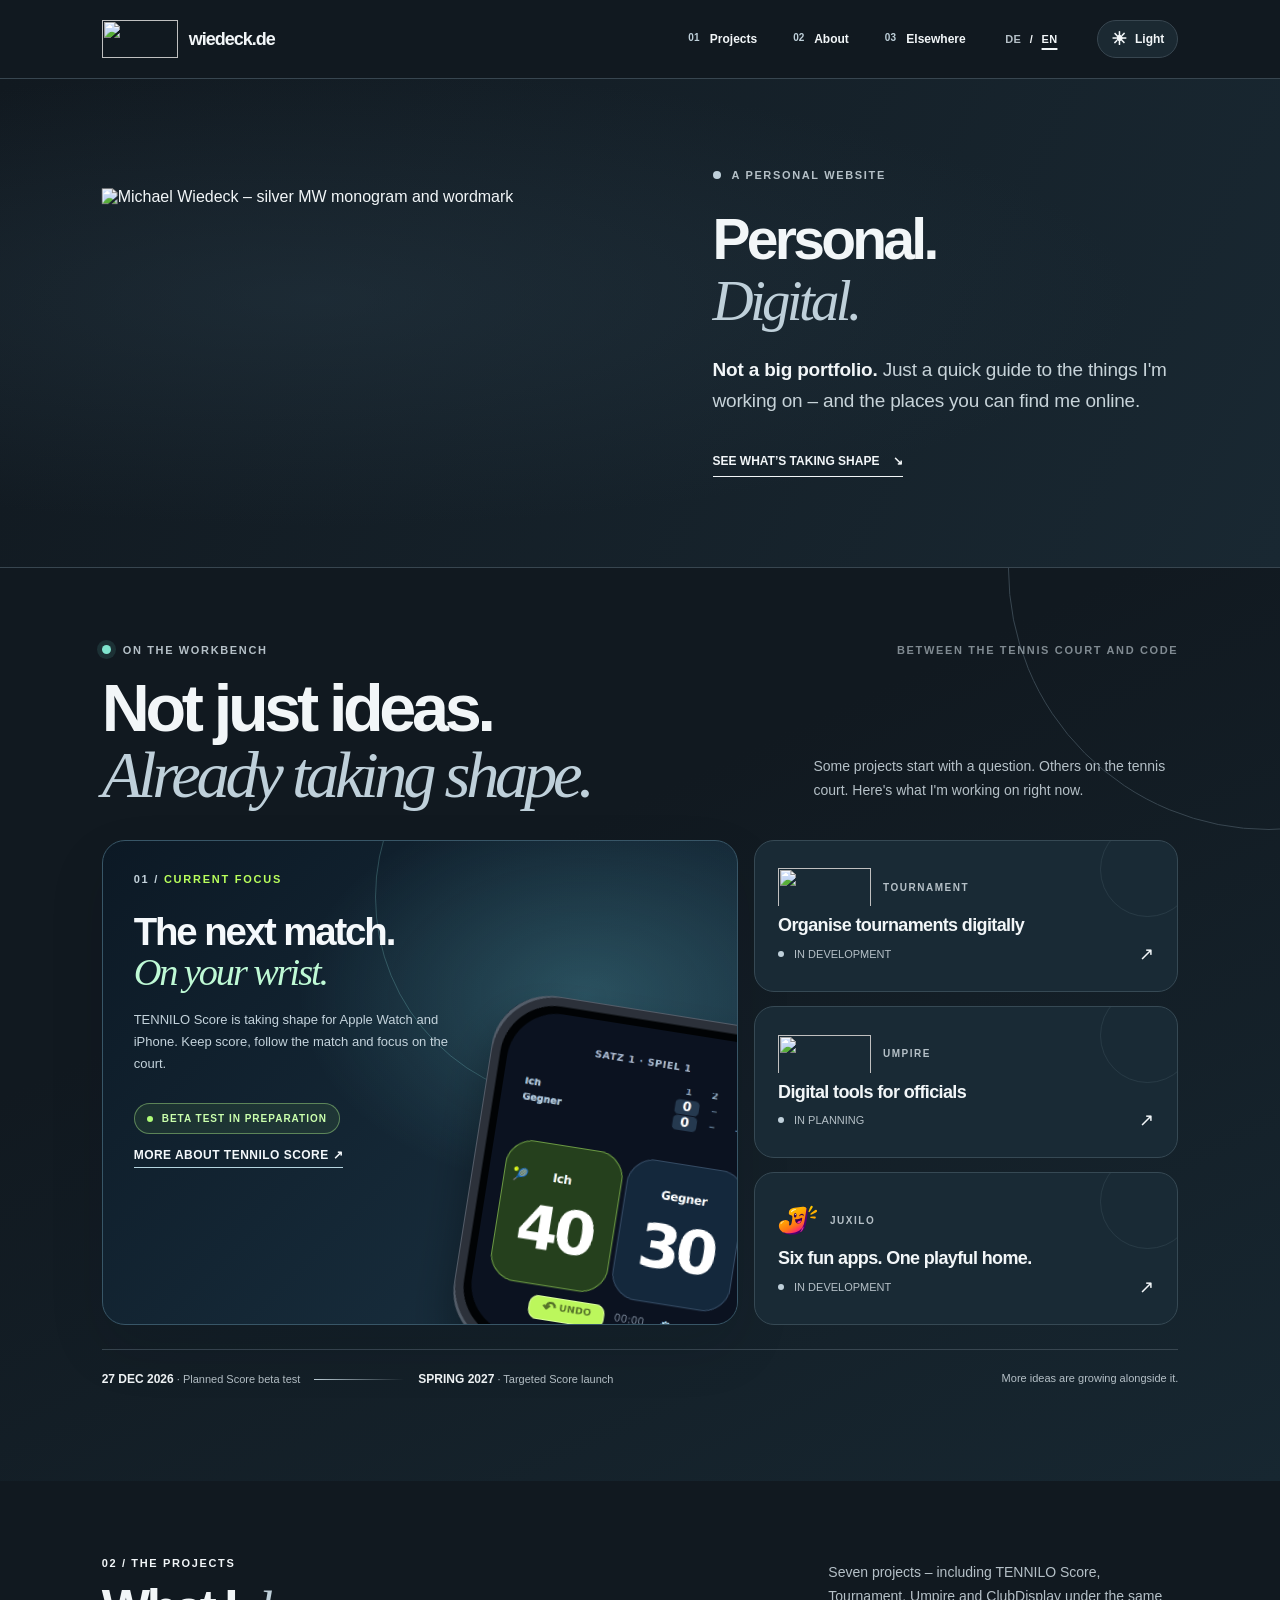
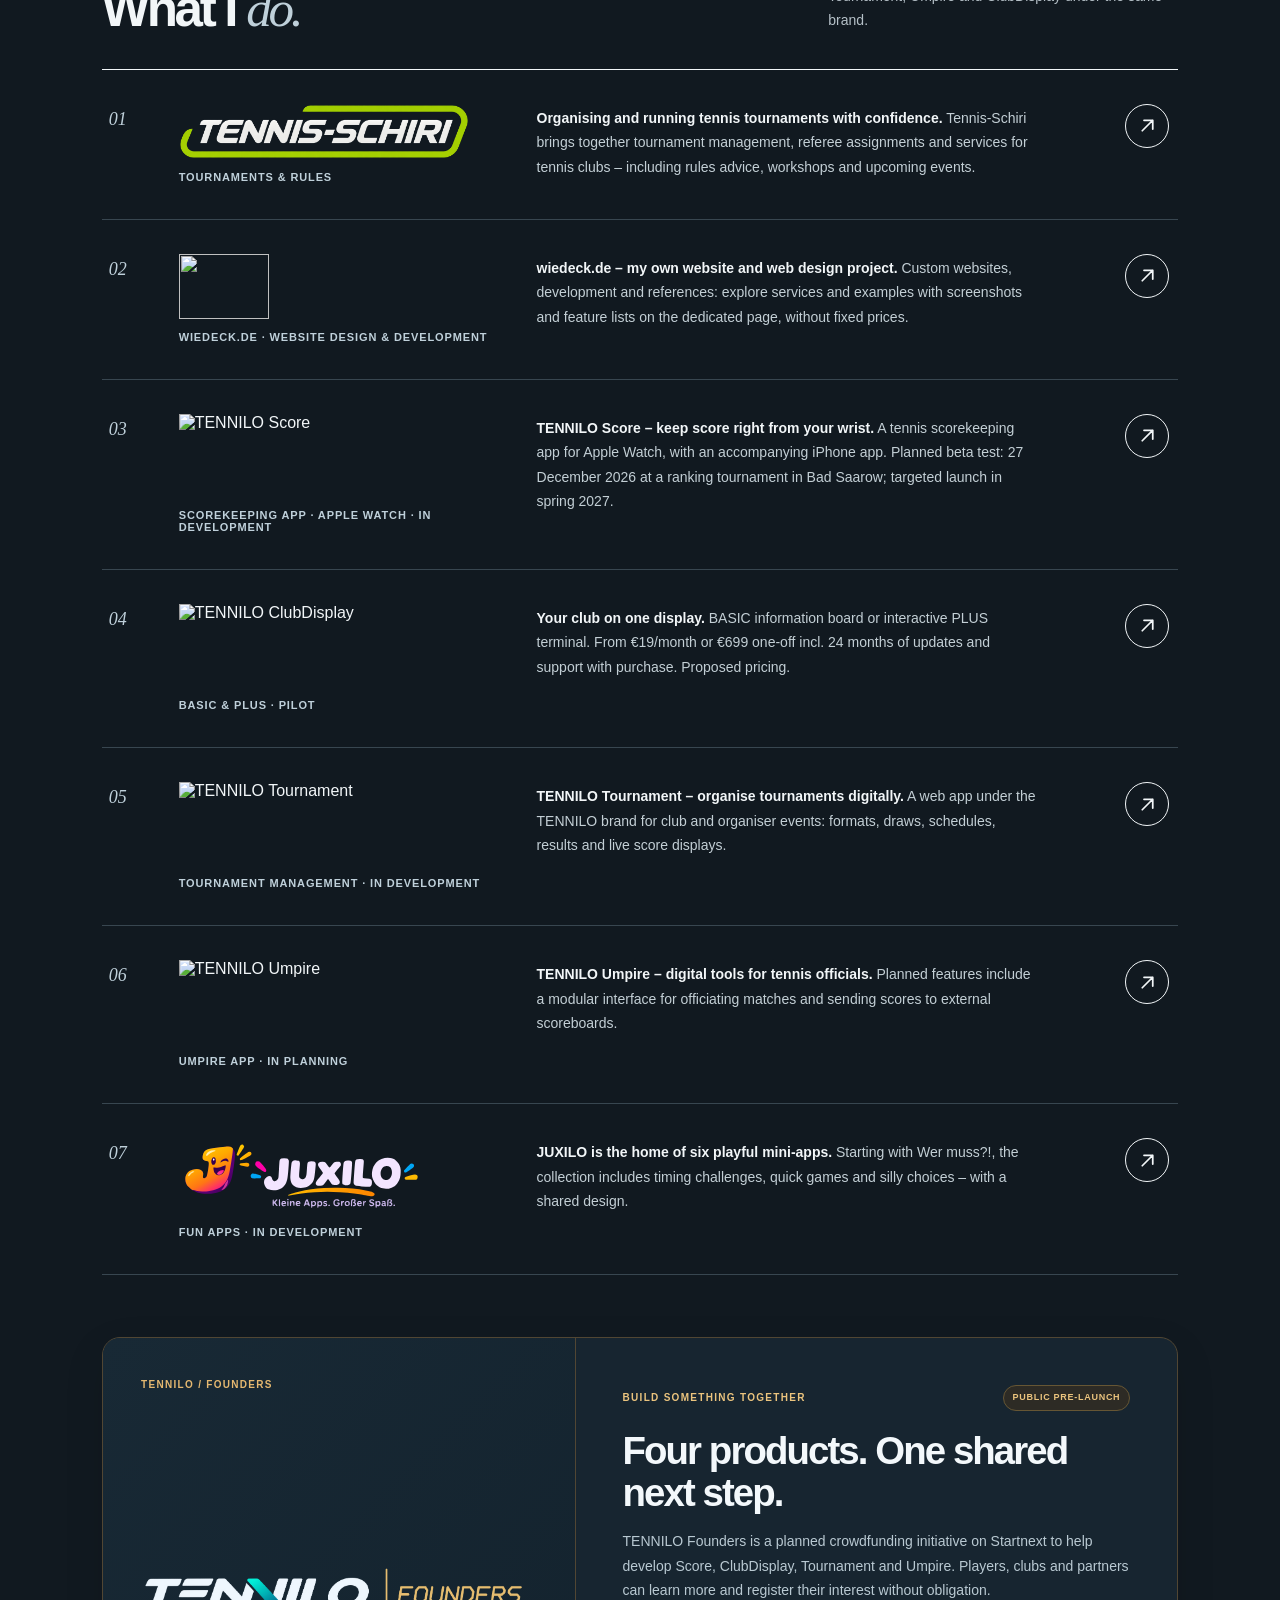
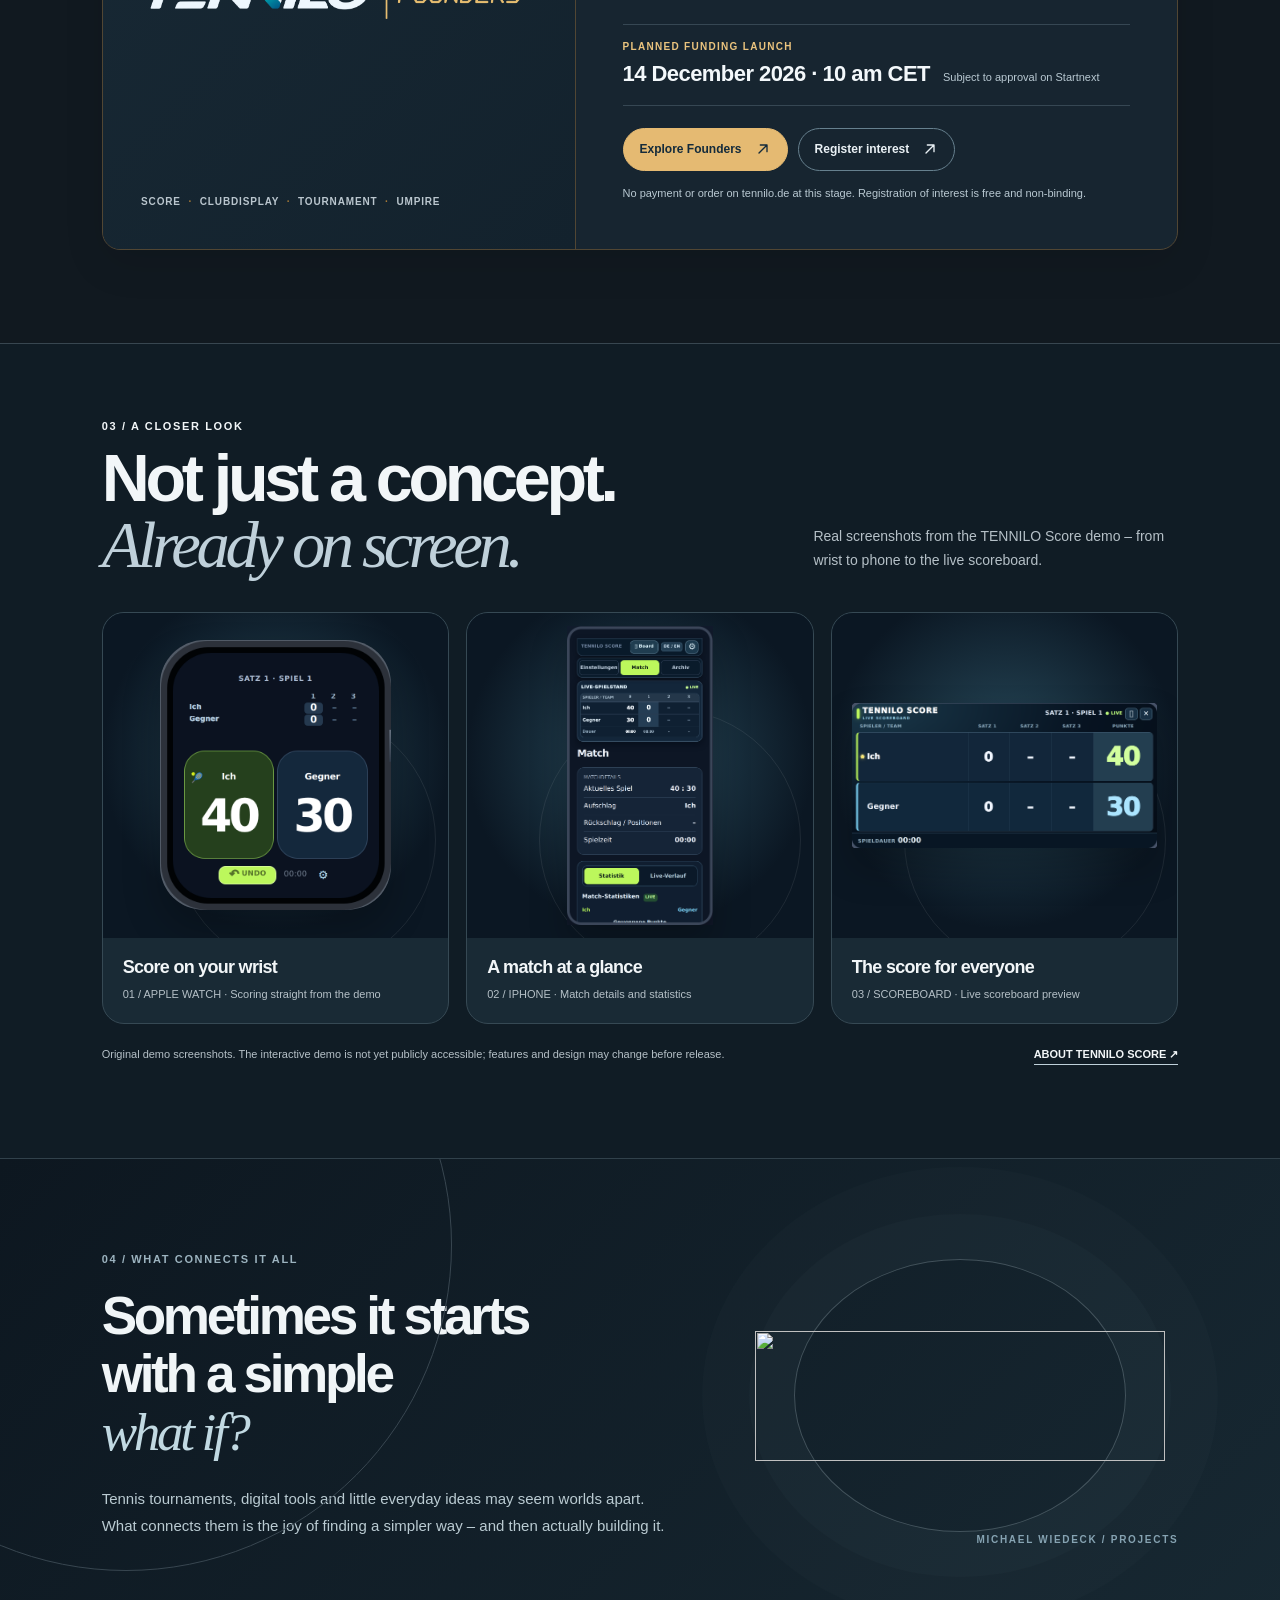
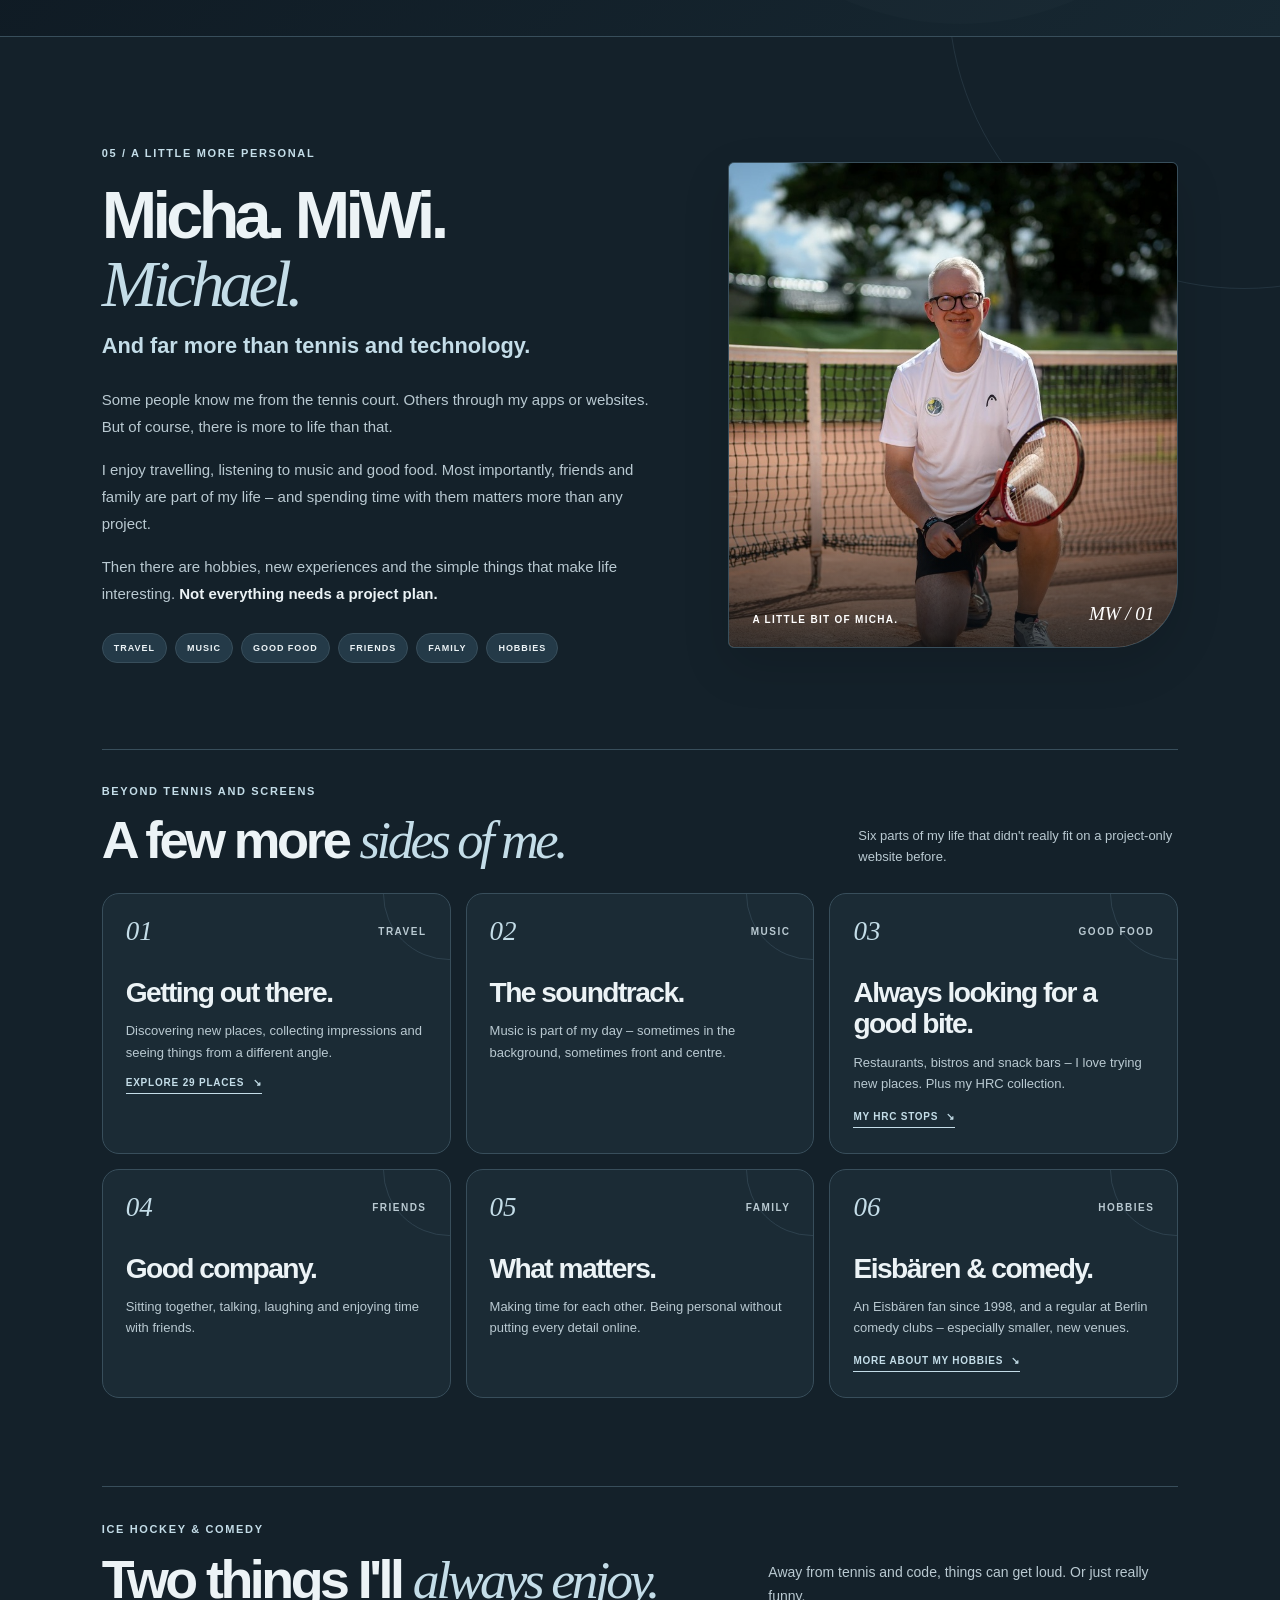
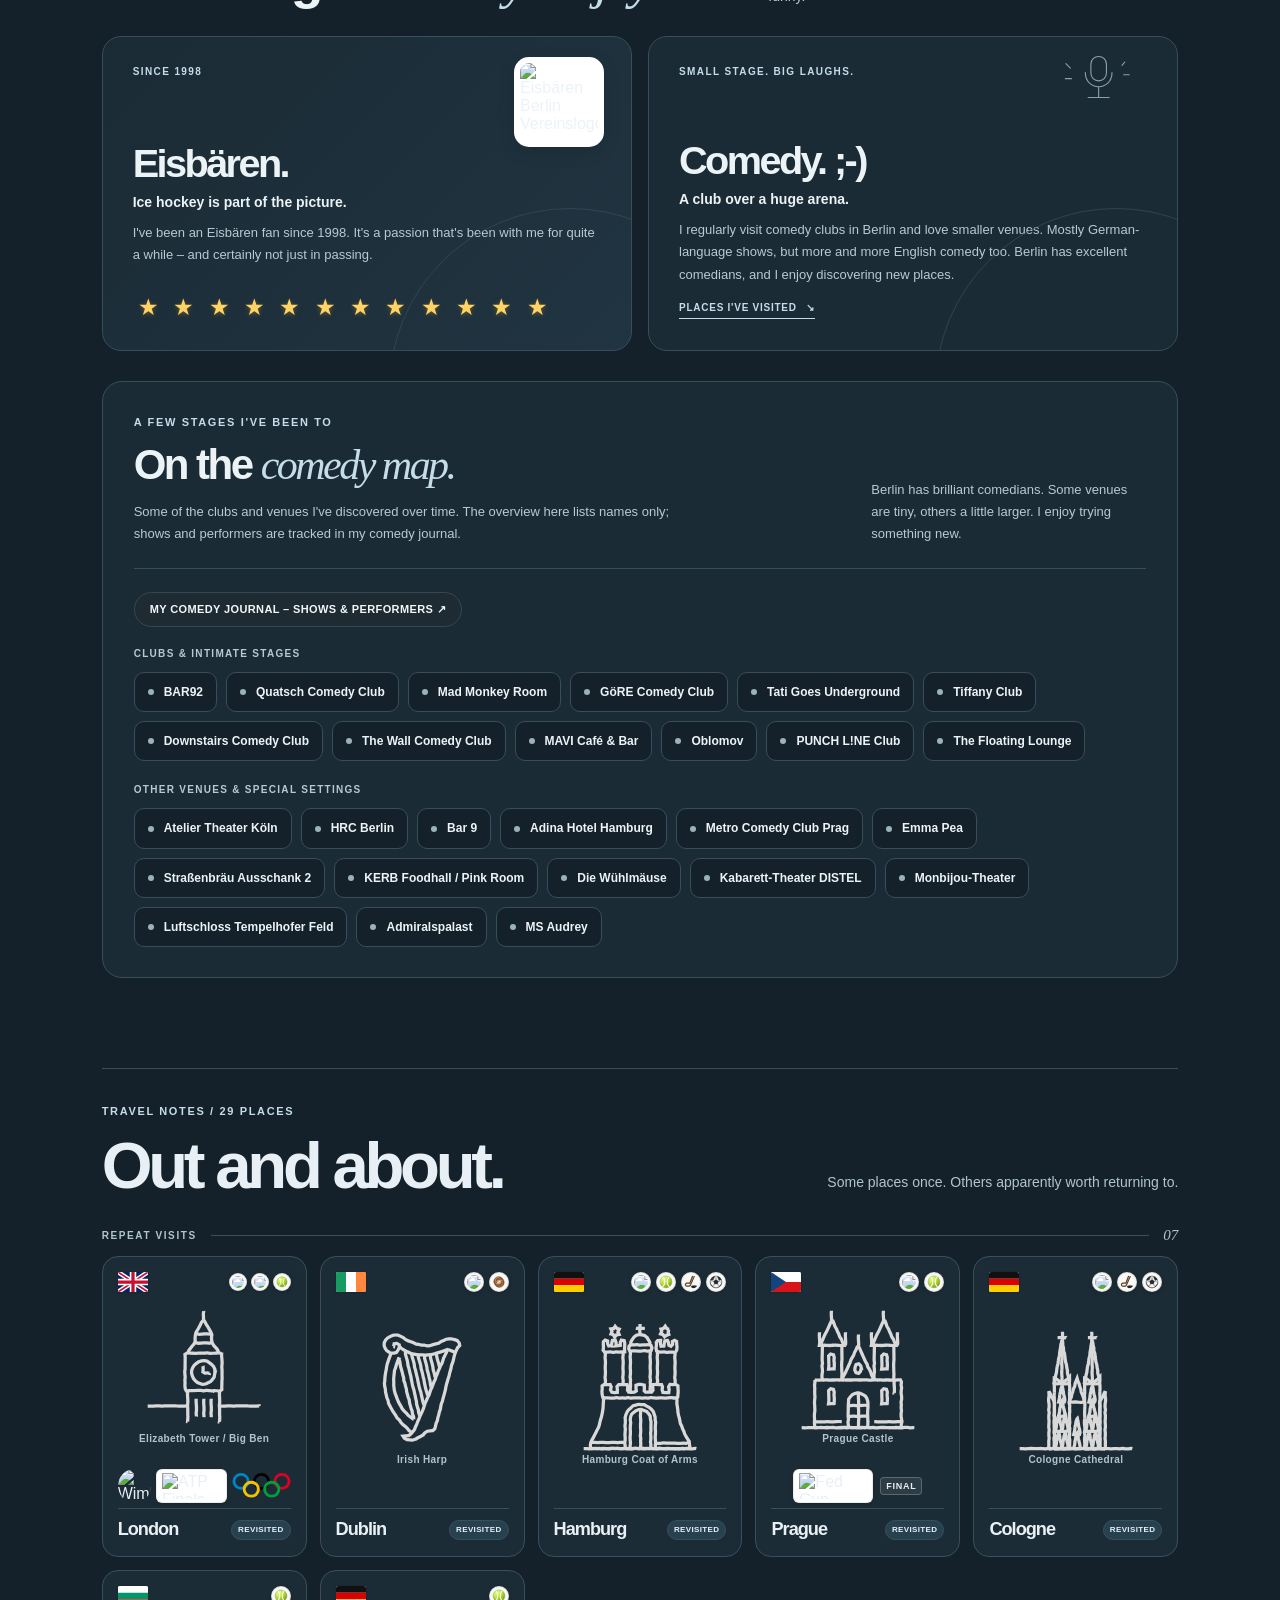
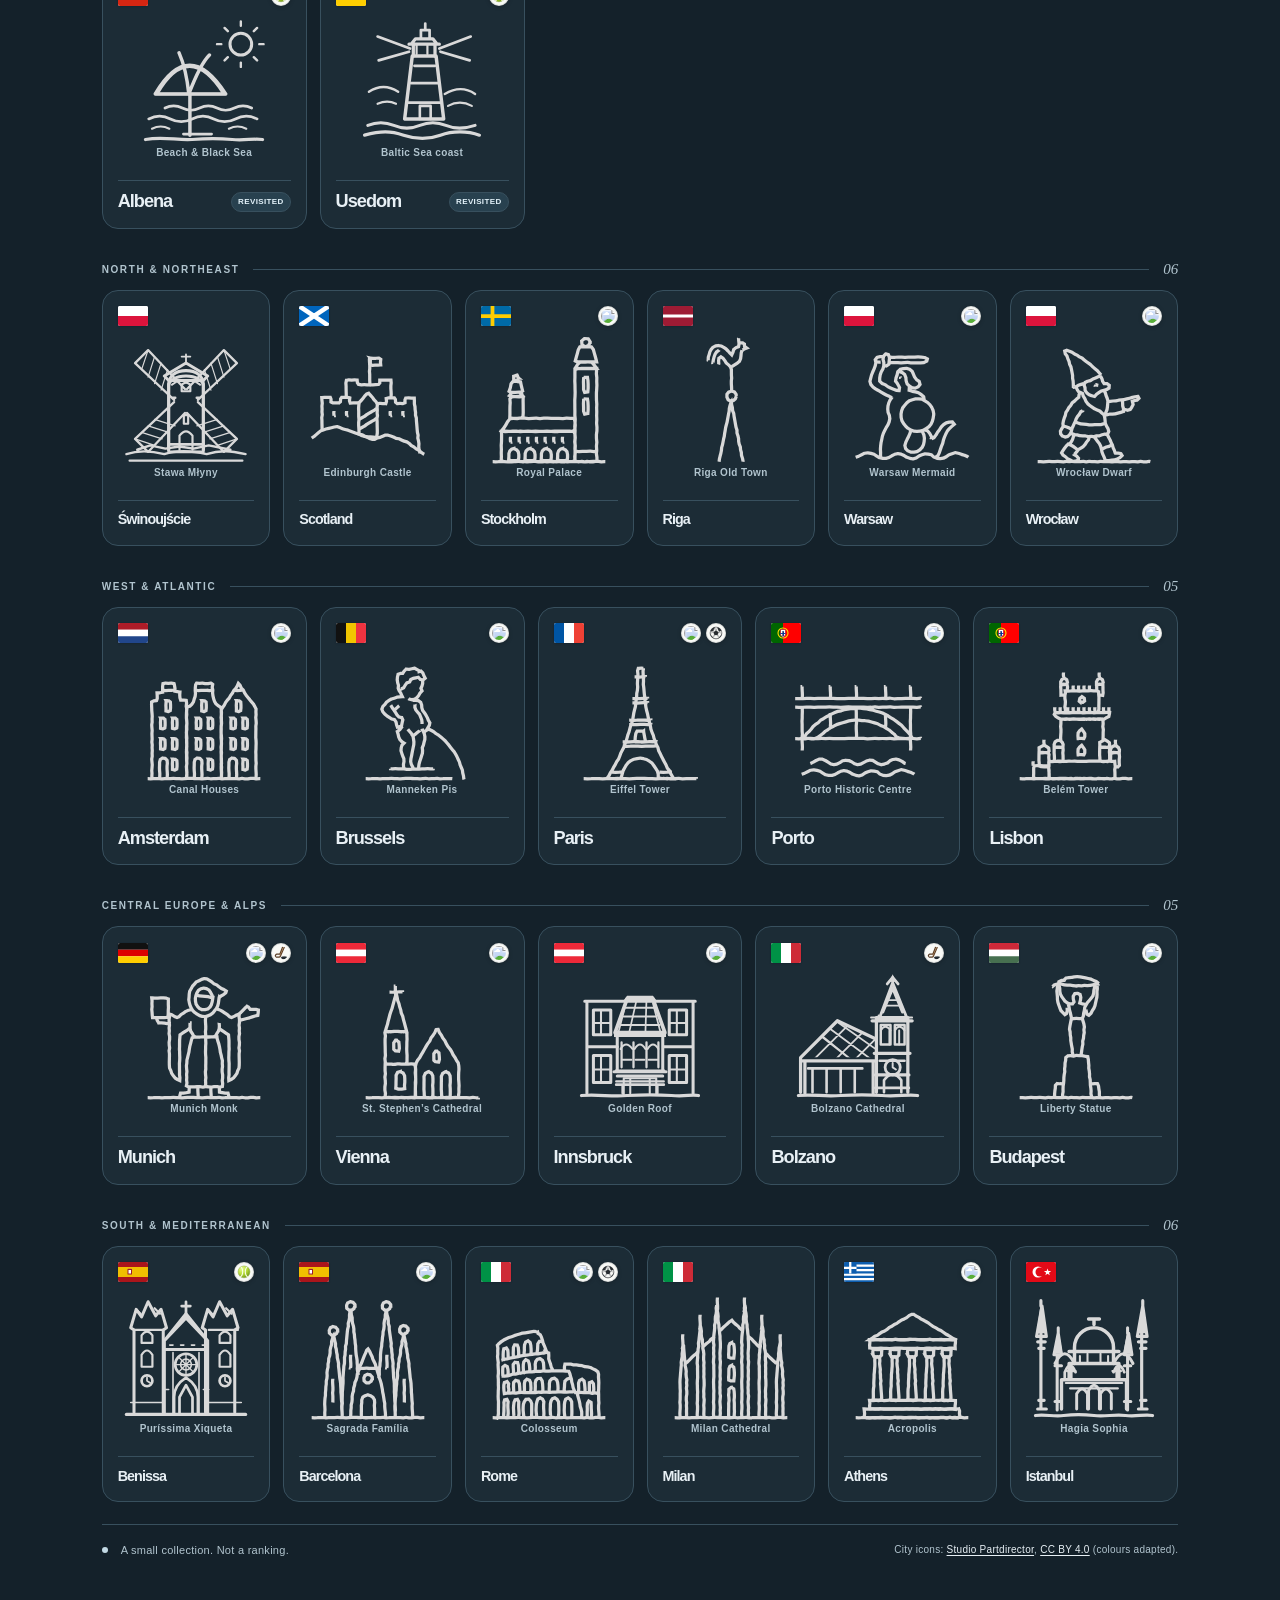
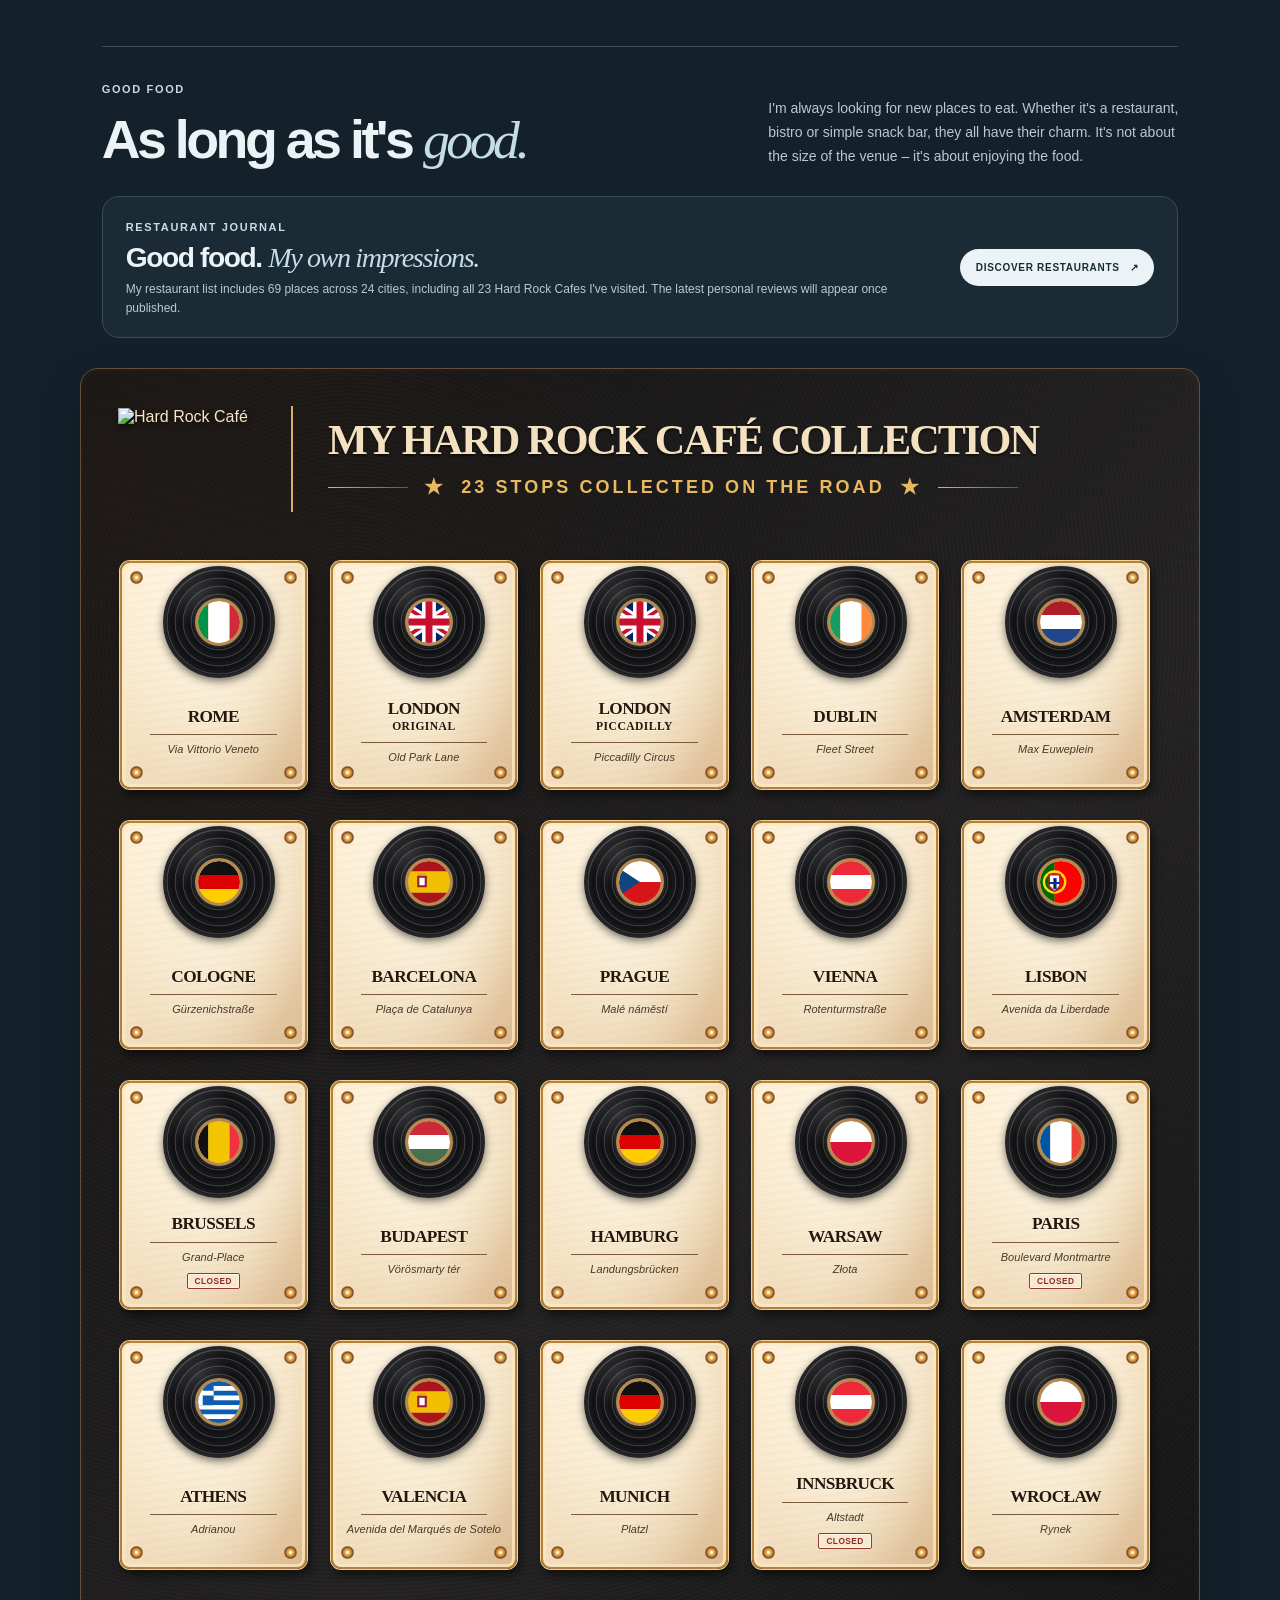
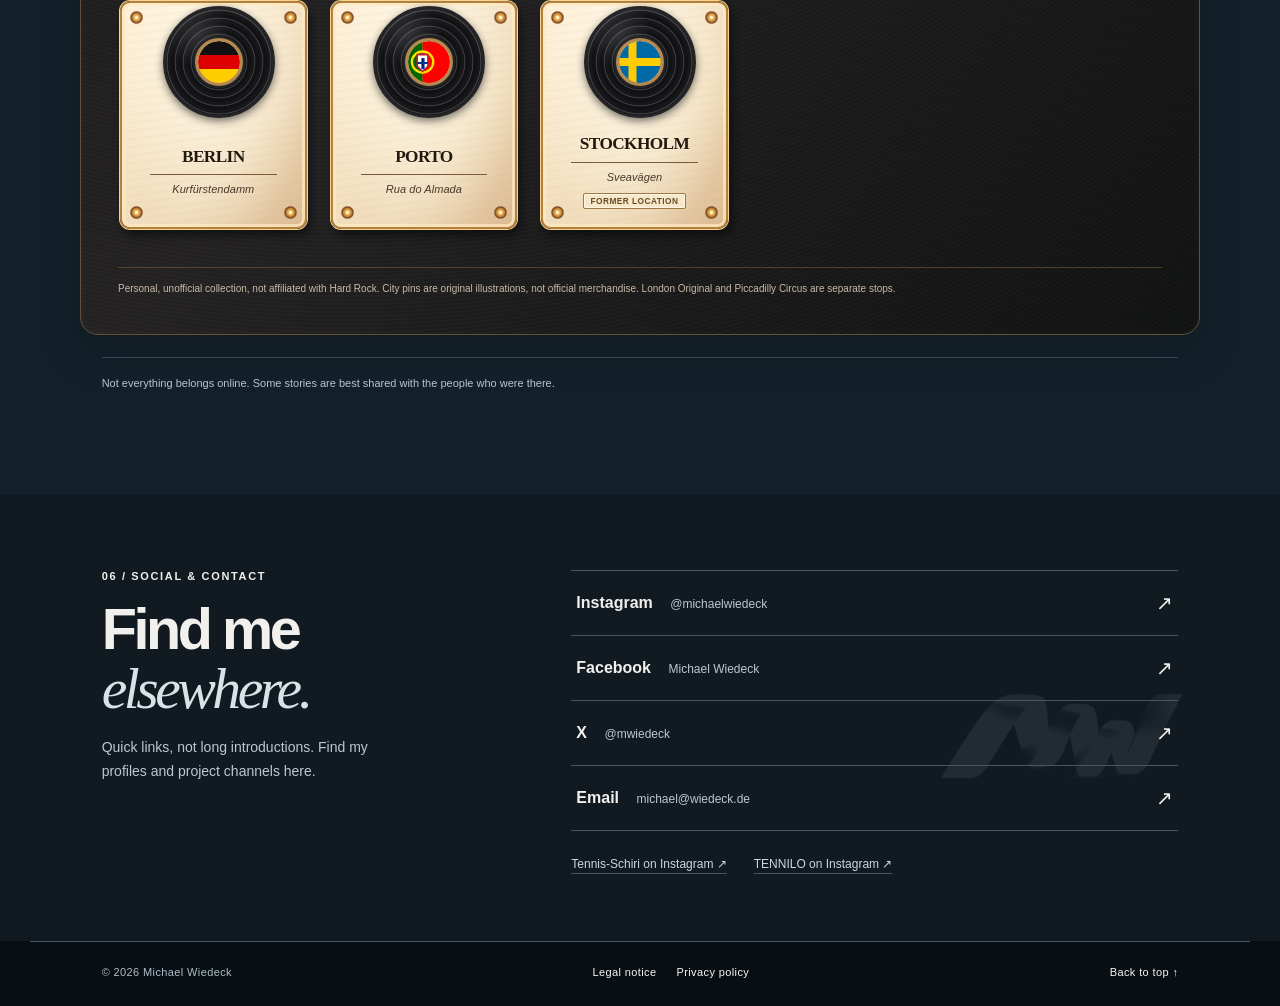
==== commit 9260750e: "TENNILO Founders mit Original-Branding und Startnext-Informationen auf wiedeck.de DE/EN integrieren" ====
--- a/public/en/index.html
+++ b/public/en/index.html
@@ -192,6 +192,7 @@
 <link rel="stylesheet" href="../assets/home-projects.css?v=20261120-restaurant-subpage">
 <link rel="stylesheet" href="../assets/hrc-collector.css?v=20261119-hrc24-real-vinyl-spin">
 <link rel="stylesheet" href="../assets/mw-logo-theme.css?v=20261125-mwtheme05">
+<link rel="stylesheet" href="../assets/founders-feature.css?v=20261127-founders01">
 </head>
 <body>
 <a class="skip" href="#content">Skip to content</a>
@@ -272,6 +273,27 @@
         <span class="index-arrow" aria-hidden="true"><svg xmlns="http://www.w3.org/2000/svg" viewBox="0 0 24 24" width="21" height="21" aria-hidden="true" focusable="false" fill="none" stroke="currentColor" stroke-width="2" stroke-linecap="round" stroke-linejoin="round"><path d="M6 18 18 6M8 6h10v10"/></svg></span>
       </a>
     </div>
+    <aside class="mw-founders-feature" id="tennilo-founders" aria-labelledby="mw-founders-title">
+      <div class="mw-founders-visual">
+        <span class="mw-founders-label">TENNILO / FOUNDERS</span>
+        <span class="mw-founders-logobox">
+          <img class="mw-founders-logo-light" src="../logos/tennilo-founders-tf12-light.png?v=20261127-founders01" alt="TENNILO Founders" width="2550" height="420" loading="lazy" decoding="async">
+          <img class="mw-founders-logo-dark" src="../logos/tennilo-founders-tf12-dark.png?v=20261127-founders01" alt="" aria-hidden="true" width="2550" height="420" loading="lazy" decoding="async">
+        </span>
+        <span class="mw-founders-products">SCORE <span aria-hidden="true">·</span> CLUBDISPLAY <span aria-hidden="true">·</span> TOURNAMENT <span aria-hidden="true">·</span> UMPIRE</span>
+      </div>
+      <div class="mw-founders-content">
+        <div class="mw-founders-topline"><span>BUILD SOMETHING TOGETHER</span><span class="mw-founders-status">PUBLIC PRE-LAUNCH</span></div>
+        <h3 id="mw-founders-title">Four products. One shared next step.</h3>
+        <p>TENNILO Founders is a planned crowdfunding initiative on Startnext to help develop Score, ClubDisplay, Tournament and Umpire. Players, clubs and partners can learn more and register their interest without obligation.</p>
+        <div class="mw-founders-launch"><span>PLANNED FUNDING LAUNCH</span><strong>14 December 2026 · 10 am CET</strong><small>Subject to approval on Startnext</small></div>
+        <div class="mw-founders-actions">
+          <a class="mw-founders-primary" href="https://tennilo.de/en/founders/" target="_blank" rel="noopener noreferrer">Explore Founders<svg xmlns="http://www.w3.org/2000/svg" width="18" height="18" viewBox="0 0 24 24" fill="none" stroke="currentColor" stroke-width="2" stroke-linecap="round" stroke-linejoin="round" aria-hidden="true" focusable="false"><path d="M6 18 18 6M8 6h10v10"/></svg></a>
+          <a class="mw-founders-secondary" href="https://tennilo.de/en/founders/#anmelden" target="_blank" rel="noopener noreferrer">Register interest<svg xmlns="http://www.w3.org/2000/svg" width="18" height="18" viewBox="0 0 24 24" fill="none" stroke="currentColor" stroke-width="2" stroke-linecap="round" stroke-linejoin="round" aria-hidden="true" focusable="false"><path d="M6 18 18 6M8 6h10v10"/></svg></a>
+        </div>
+        <p class="mw-founders-note">No payment or order on tennilo.de at this stage. Registration of interest is free and non-binding.</p>
+      </div>
+    </aside>
   </div></section>
   <section class="showcase-section section" id="glimpses" aria-labelledby="showcase-title"><div class="shell">
     <div class="mini">03 / A CLOSER LOOK</div>
--- a/public/assets/founders-feature.css
+++ b/public/assets/founders-feature.css
@@ -0,0 +1,43 @@
+/* TENNILO Founders · dedicated campaign feature on wiedeck.de (DE/EN).
+   Not an eighth project: this appears after the established seven project cards.
+   Official transparent TF12 light/dark artwork from TENNILO brand archive. */
+.mw-founders-feature{display:grid;grid-template-columns:minmax(0,.88fr) minmax(0,1.12fr);margin:clamp(34px,5.5vw,62px) 0 0;overflow:hidden;border:1px solid #d6c69d;border-radius:18px;background:#fffdf9;color:#142630;box-shadow:0 12px 40px rgba(8,24,34,.055)}
+.mw-founders-visual{display:flex;flex-direction:column;justify-content:space-between;gap:26px;min-width:0;background:linear-gradient(145deg,#eee7d8,#f8f2e7);padding:clamp(24px,3vw,39px);border-right:1px solid #dfcfac}
+.mw-founders-label,.mw-founders-topline,.mw-founders-launch>span{font-size:10px;font-weight:800;letter-spacing:.13em;line-height:1.55}
+.mw-founders-label{color:#8e6828}.mw-founders-logobox{display:block;width:100%;margin:auto 0;min-height:110px;align-content:center}
+.mw-founders-logobox img{display:block;width:100%;height:auto;max-width:100%;object-fit:contain}
+.mw-founders-logo-dark{display:none!important}.mw-founders-products{font-size:10px;letter-spacing:.085em;line-height:1.65;font-weight:750;color:#6b6b69}
+.mw-founders-products span{color:#a67a37;margin:0 4px}
+.mw-founders-content{display:flex;flex-direction:column;gap:0;min-width:0;padding:clamp(23px,3.8vw,47px)}
+.mw-founders-topline{display:flex;align-items:center;justify-content:space-between;flex-wrap:wrap;gap:9px;color:#987139}
+.mw-founders-status{border:1px solid #ddc69b;border-radius:100px;padding:5px 9px;color:#845f20;background:#f8eedc;font-size:9px;white-space:nowrap;letter-spacing:.08em}
+.mw-founders-content h3{margin:19px 0 14px;max-width:550px;font-size:clamp(25px,3.0vw,39px);line-height:1.1;letter-spacing:-.05em;color:#132b3a}
+.mw-founders-content>p:not(.mw-founders-note){font-size:14px;line-height:1.78;color:#54626a;margin:0 0 21px;max-width:650px}
+.mw-founders-launch{display:flex;flex-wrap:wrap;align-items:baseline;gap:4px 13px;border-top:1px solid #e6ddd0;border-bottom:1px solid #e6ddd0;padding:14px 0 15px}
+.mw-founders-launch>span{width:100%;color:#95713e}.mw-founders-launch strong{font-size:clamp(17px,2vw,22px);line-height:1.4;letter-spacing:-.025em;color:#142d3d}
+.mw-founders-launch small{color:#68757c;font-size:11px}
+.mw-founders-actions{display:flex;flex-wrap:wrap;gap:10px;margin-top:22px}
+.mw-founders-actions a{display:inline-flex;align-items:center;justify-content:center;gap:13px;border-radius:999px;min-height:43px;padding:9px 16px;font-size:12px;line-height:1.4;font-weight:800;text-decoration:none;transition:background .18s,transform .18s;white-space:normal}
+.mw-founders-actions a:hover{transform:translateY(-2px)}.mw-founders-actions a:focus-visible{outline:3px solid #bb893e;outline-offset:3px}
+.mw-founders-primary{background:#102d40;color:#fff!important;border:1px solid #102d40}
+.mw-founders-primary:hover{background:#25495d}.mw-founders-secondary{color:#173347!important;background:transparent;border:1px solid #b8c5cb}
+.mw-founders-secondary:hover{background:#e8ebea}.mw-founders-actions svg{width:16px;height:16px;flex:none}
+.mw-founders-note{font-size:11px;line-height:1.6;color:#67737b;margin:14px 0 0}
+html[data-theme="dark"] .mw-founders-feature{background:#172530;color:#ecf4f9;border-color:#514633;box-shadow:0 14px 40px rgba(0,0,0,.1)}
+html[data-theme="dark"] .mw-founders-visual{background:linear-gradient(135deg,#182935,#13222d);border-color:#514633}
+html[data-theme="dark"] .mw-founders-label{color:#e5b870}
+html[data-theme="dark"] .mw-founders-logo-light{display:none!important}
+html[data-theme="dark"] .mw-founders-logo-dark{display:block!important}
+html[data-theme="dark"] .mw-founders-products{color:#bac6ce}
+html[data-theme="dark"] .mw-founders-topline,html[data-theme="dark"] .mw-founders-launch>span{color:#ebc47e}
+html[data-theme="dark"] .mw-founders-status{color:#ebc47e;border-color:#665634;background:#2d2b25}
+html[data-theme="dark"] .mw-founders-content h3,html[data-theme="dark"] .mw-founders-launch strong{color:#f3f8fb}
+html[data-theme="dark"] .mw-founders-content>p:not(.mw-founders-note),html[data-theme="dark"] .mw-founders-launch small,html[data-theme="dark"] .mw-founders-note{color:#b9c9d2}
+html[data-theme="dark"] .mw-founders-launch{border-color:#364753}
+html[data-theme="dark"] .mw-founders-primary{background:#e5ba72;color:#142b3b!important;border-color:#e5ba72}
+html[data-theme="dark"] .mw-founders-primary:hover{background:#f2ca88}
+html[data-theme="dark"] .mw-founders-secondary{background:transparent;color:#eaf1f5!important;border-color:#66808e}
+html[data-theme="dark"] .mw-founders-secondary:hover{background:#274354}
+@media(max-width:850px){.mw-founders-feature{grid-template-columns:1fr}.mw-founders-visual{border-right:0;border-bottom:1px solid #dfcfac;padding:25px;gap:17px}.mw-founders-logobox{min-height:0;max-width:550px;margin:12px 0}.mw-founders-products{font-size:9px}.mw-founders-content{padding:25px}.mw-founders-content h3{margin-top:15px}}
+@media(max-width:420px){.mw-founders-feature{border-radius:13px}.mw-founders-visual,.mw-founders-content{padding:20px}.mw-founders-actions{flex-direction:column;align-items:stretch}.mw-founders-actions a{width:100%}.mw-founders-topline{gap:7px}.mw-founders-status{font-size:8px}.mw-founders-products{font-size:9px;letter-spacing:0}}
+@media(prefers-reduced-motion:reduce){.mw-founders-actions a{transition:none}}
